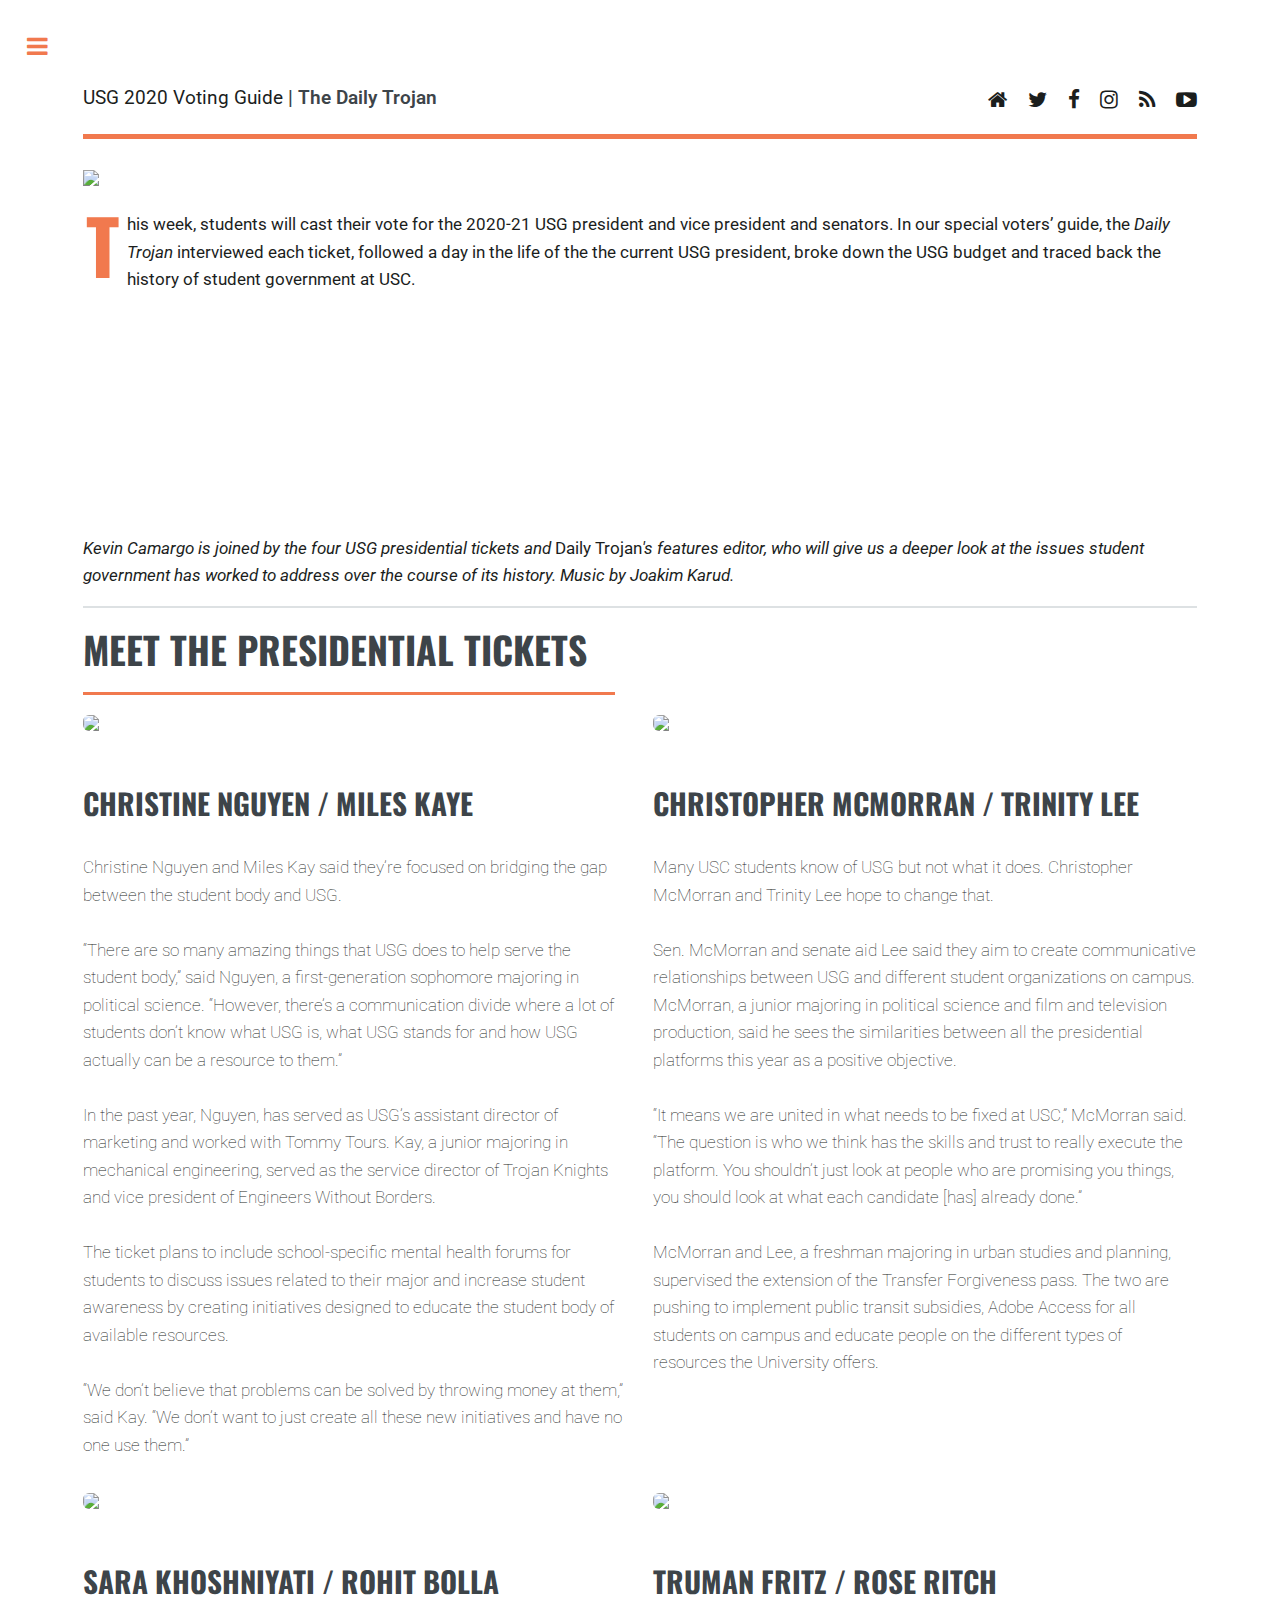
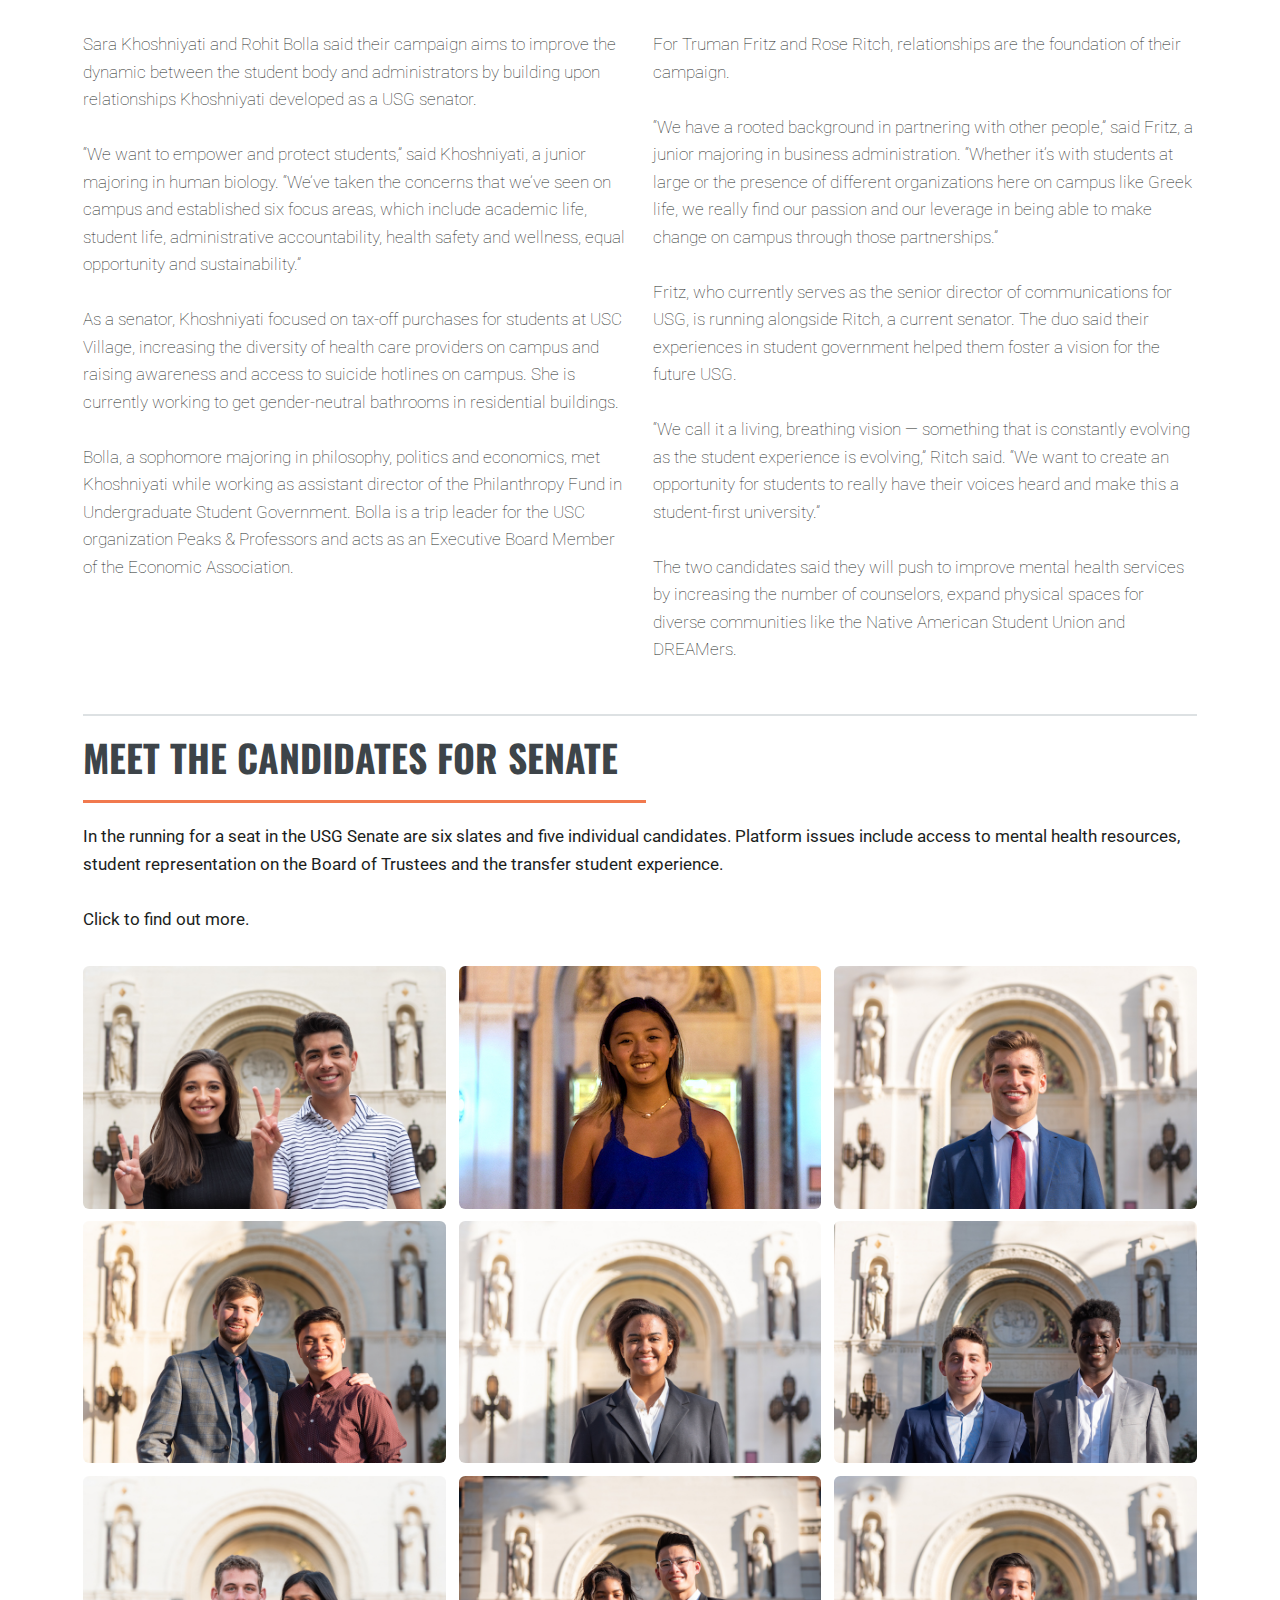
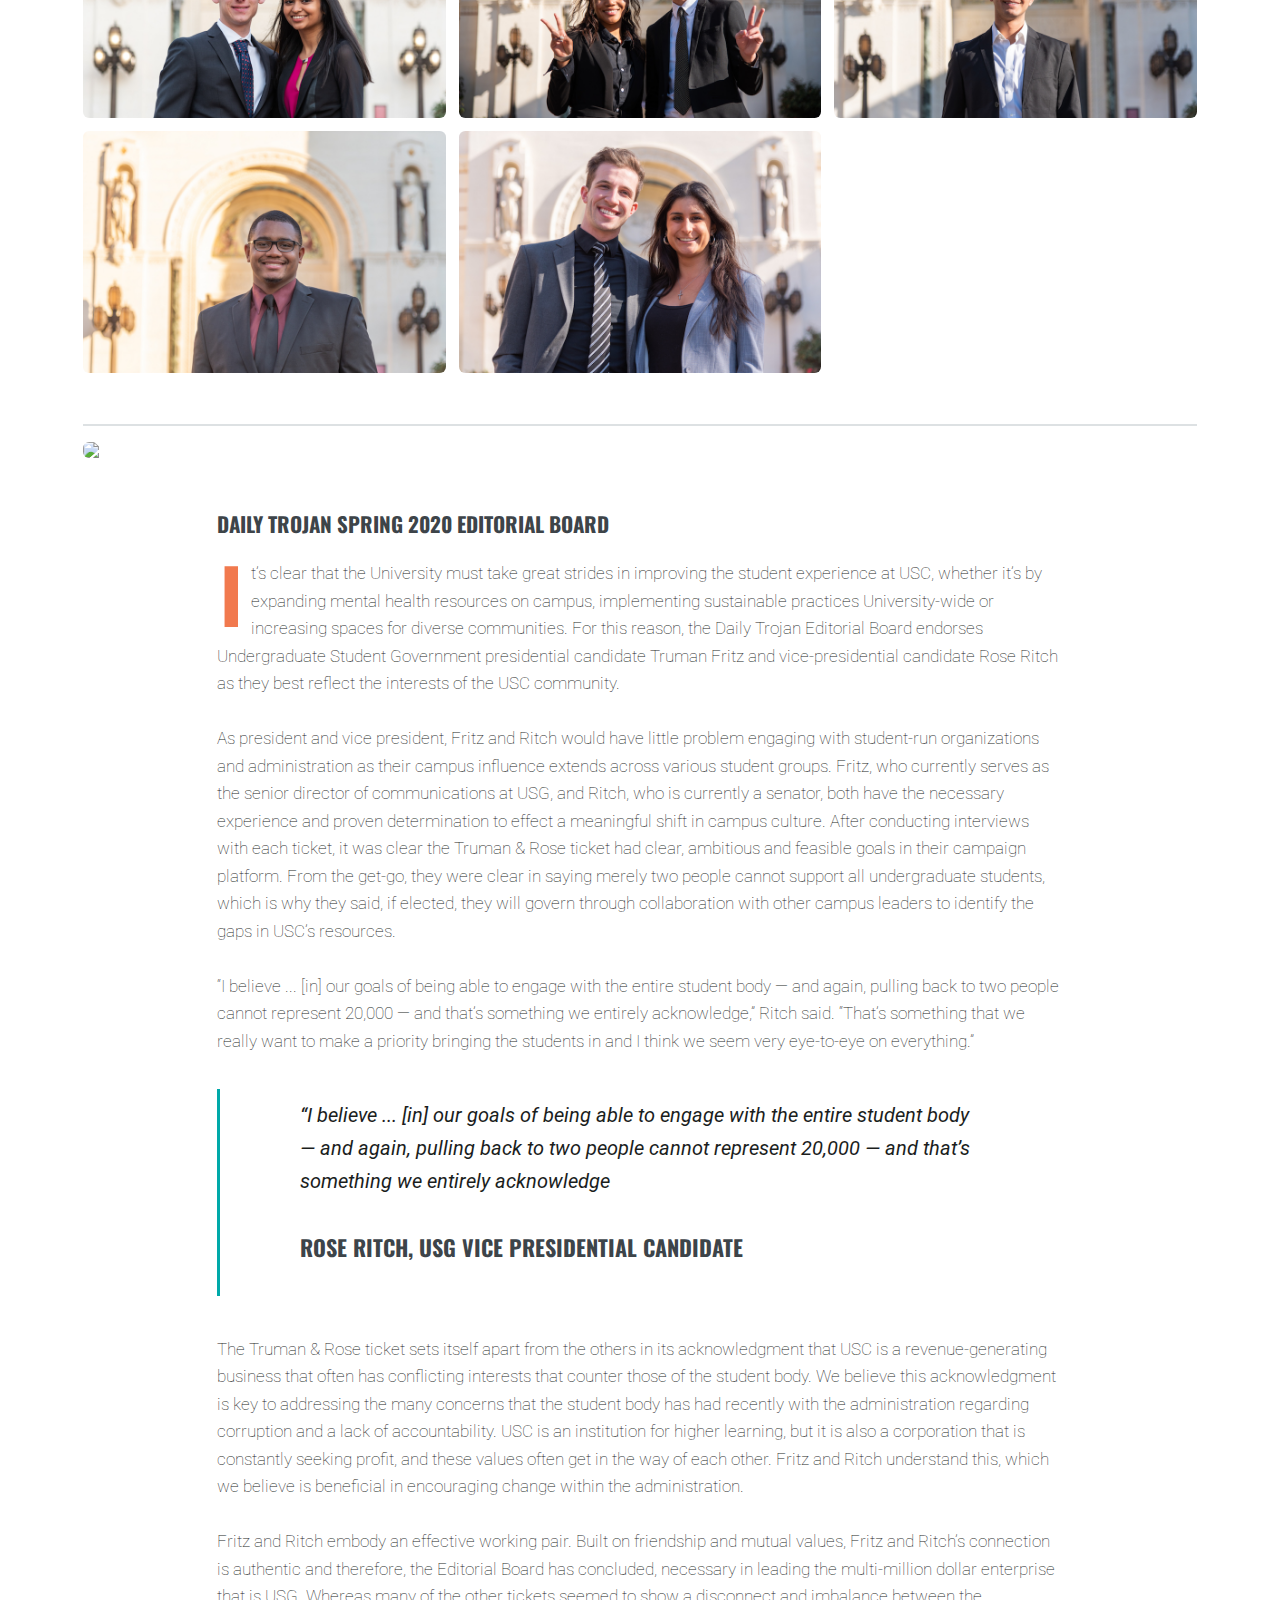
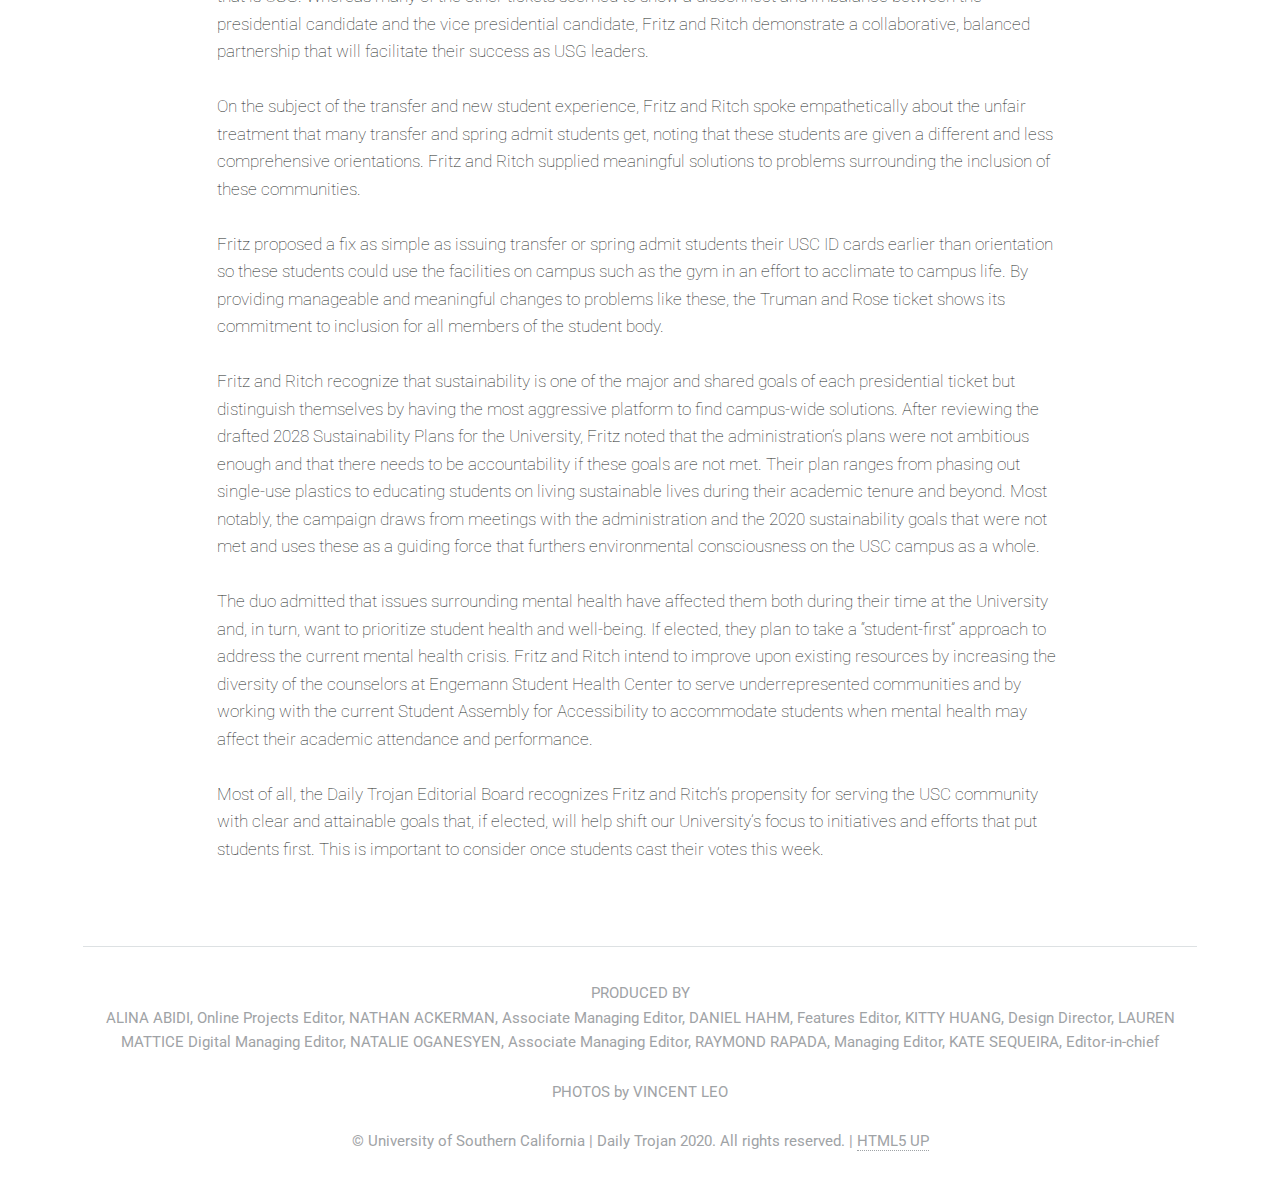
==== index.html @ ed48e62e "add photo credits" ====
<!DOCTYPE HTML>
<html>

<head>
    <link rel="icon" href="images/favicon.png">
    <title>USG 2020 Voting Guide</title>
    <meta charset="utf-8" />
    <meta name="viewport" content="width=device-width, initial-scale=1" />
    <link rel="stylesheet" href="assets/css/main.css" />
    <meta property="og:type" content="article" />
    <meta property="og:title" content="USG 2020 Voting Guide" />
    <meta property="og:description" content="This week, students will cast their vote for the 2020-21 USG president and vice president and senators. In our special voters’ guide, the Daily Trojan interviewed each ticket, followed a day in the life of the the current USG president, broke down the USG budget and traced back the history of student government at USC." />
    <meta property="og:image" content="https://alinaf.github.io/usg20/img/header.jpg" />
    <meta name="twitter:card" content="summary_large_image">
<meta name="twitter:site" content="@dailytrojan">
<meta name="twitter:title" content="USG 2020 Voting Guide">
<meta name="twitter:description" content="This week, students will cast their vote for the 2020-21 USG president and vice president and senators. In our special voters’ guide, the Daily Trojan interviewed each ticket, followed a day in the life of the the current USG president, broke down the USG budget and traced back the history of student government at USC.">
<meta name="twitter:image" content="https://alinaf.github.io/usg20/img/header.jpg">
</head>
<script src="https://ajax.googleapis.com/ajax/libs/jquery/3.3.1/jquery.min.js"></script>

<script>
    $(document).ready(function() {
        // Add smooth scrolling to all links
        $("a").on('click', function(event) {

            // Make sure this.hash has a value before overriding default behavior
            if (this.hash !== "" && $(this.hash).offset()) {
                // Prevent default anchor click behavior
                event.preventDefault();

                // Store hash
                var hash = this.hash;

                // Using jQuery's animate() method to add smooth page scroll
                // The optional number (800) specifies the number of milliseconds it takes to scroll to the specified area
                $('html, body').animate({
                    scrollTop: $(hash).offset().top
                }, 800, function() {

                    // Add hash (#) to URL when done scrolling (default click behavior)
                    window.location.hash = hash;
                });
            } // End if
        });
    });

    $(document).ready(function() {
        $('#show-hidden-menu').click(function() {
            $('.hidden-menu').slideToggle("show");
        });
    });
</script>

<body>

    <!-- Wrapper -->
    <div id="wrapper">

        <!-- Main -->
        <div id="main">
            <div class="inner">

                <!-- Header -->
                <header id="header">
                    <a href="index.html" class="logo">USG 2020 Voting Guide<strong> | The Daily Trojan </strong></a>
                    <ul class="icons">
                       <li><a href="http://dailytrojan.com/" class="icon fa-home"><span class="label" target=_blank>Dribbble</span></a></li>
                       <li><a href="https://twitter.com/dailytrojan" class="icon fa-twitter"><span class="label">Twitter</span></a></li>
                       <li><a href="https://www.facebook.com/DailyTrojan" class="icon fa-facebook"><span class="label">Facebook</span></a></li>
                       <li><a href="https://www.instagram.com/dailytrojan/" class="icon fa-instagram"><span class="label">Instagram</span></a></li>
                       <li><a href="http://dailytrojan.com/feeds/" class="icon fa-rss"><span class="label" target=_blank>RSS</span></a></li>
                       <li><a href="https://www.youtube.com/user/DailyTrojan" class="icon fa-youtube-play"><span class="label" target=_blank>RSS</span></a></li>
                   </ul>
               </header>

               <!-- Content -->
               <br><img id="bannerImage" src="img/header.jpg">

               <section id="intro">
                <span class="firstcharacter">T</span>his week, students will cast their vote for the 2020-21 USG president and vice president and senators. In our special voters’ guide, the <i>Daily Trojan</i> interviewed each ticket, followed a day in the life of the the current USG president, broke down the USG budget and traced back the history of student government at USC.
                <br><br><br>


                <iframe src="https://anchor.fm/dailytrojan/embed/episodes/A-look-at-the-2020-presidential-elections-eao8ns/a-a1ebiph" width="100%" frameborder="0" scrolling="no"></iframe>
                <br><br><i>
                Kevin Camargo is joined by the four USG presidential tickets and </i>Daily Trojan<i>'s features editor, who will give us a deeper look at the issues student government has worked to address over the course of its history. Music by Joakim Karud.</i>
            </section>

            <section style="margin-top: 0px;" id="pres">
                <header class="major">
                    <h1>MEET THE PRESIDENTIAL TICKETS</h1>
                </header>
                <div id="pres-blurbs">

                    <div class="row">
                        <div class="6u 12u$(small)">
                            <span class="image main"><img src="img/pres/miles-christine.jpg" /></span>

                            <h2>CHRISTINE NGUYEN / MILES KAYE
                            </h2>
                            <p>Christine Nguyen and Miles Kay said they’re focused on bridging the gap between the student body and USG. <br><br>
                                “There are so many amazing things that USG does to help serve the student body,” said Nguyen, a first-generation sophomore majoring in political science. “However, there’s a communication divide where a lot of students don’t know what USG is, what USG stands for and how USG actually can be a resource to them.” <br><br>
                                In the past year, Nguyen, has served as USG’s assistant director of marketing and worked with Tommy Tours. Kay, a junior majoring in mechanical engineering, served as the service director of Trojan Knights and vice president of Engineers Without Borders. <br><br>
                                The ticket plans to include school-specific mental health forums for students to discuss issues related to their major and increase student awareness by creating initiatives designed to educate the student body of available resources.  <br><br>
                                “We don’t believe that problems can be solved by throwing money at them,” said Kay. “We don’t want to just create all these new initiatives and have no one use them.”
                            </p>

                        </div>
                        <div class="6u$ 12u$(small)">
                         <span class="image main"><img src="img/pres/christopher-trinity.jpg" /></span>

                         <h2>CHRISTOPHER MCMORRAN / TRINITY LEE
                         </h2>

                         <p>Many USC students know of USG but not what it does. Christopher McMorran and Trinity Lee hope to change that. <br><br>
                            Sen. McMorran and senate aid Lee said they aim to create communicative relationships between USG and different student organizations on campus.
                            McMorran, a junior majoring in political science and film and television production, said he sees the similarities between all the presidential platforms this year as a positive objective.<br><br>
                            “It means we are united in what needs to be fixed at USC,” McMorran said. “The question is who we think has the skills and trust to really execute the platform. You shouldn’t just look at people who are promising you things, you should look at what each candidate [has] already done.”<br><br>
                            McMorran and Lee, a freshman majoring in urban studies and planning, supervised the extension of the Transfer Forgiveness pass. The two are pushing to implement public transit subsidies, Adobe Access for all students on campus and educate people on the different types of resources the University offers. 
                        </p>

                    </div>
                </div>

                <div class="row">
                    <div class="6u 12u$(small)">
                        <span class="image main"><img src="img/pres/sara-rohit.jpg" /></span>

                        <h2>SARA KHOSHNIYATI / ROHIT BOLLA

                        </h2>
                        <p>Sara Khoshniyati and Rohit Bolla said their campaign aims to improve the dynamic between the student body and administrators by building upon relationships Khoshniyati developed as a USG senator.<br><br>
                            “We want to empower and protect students,” said Khoshniyati, a junior majoring in human biology. “We’ve taken the concerns that we’ve seen on campus and established six focus areas, which include academic life, student life, administrative accountability, health safety and wellness, equal opportunity and sustainability.”<br><br>
                            As a senator, Khoshniyati focused on tax-off purchases for students at USC Village, increasing the diversity of health care providers on campus and raising awareness and access to suicide hotlines on campus. She is currently working to get gender-neutral bathrooms in residential buildings.<br><br>
                            Bolla, a sophomore majoring in philosophy, politics and economics, met Khoshniyati while working as assistant director of the Philanthropy Fund in Undergraduate Student Government. Bolla is a trip leader for the USC organization Peaks & Professors and acts as an Executive Board Member of the Economic Association. 
                        </p>
                    </div>
                    <div class="6u$ 12u$(small)">
                     <span class="image main"><img src="img/pres/truman-rose.jpg" /></span>

                     <h2>TRUMAN FRITZ / ROSE RITCH
                     </h2>

                     <p>For Truman Fritz and Rose Ritch, relationships are the foundation of their campaign.<br><br>
                        “We have a rooted background in partnering with other people,” said Fritz, a junior majoring in business administration. “Whether it’s with students at large or the presence of different organizations here on campus like Greek life, we really find our passion and our leverage in being able to make change on campus through those partnerships.”<br><br>
                        Fritz, who currently serves as the senior director of communications for USG, is running alongside Ritch, a current senator. The duo said their experiences in student government  helped them foster a vision for the future USG. <br><br>
                        “We call it a living, breathing vision — something that is constantly evolving as the student experience is evolving,” Ritch said. “We want to create an opportunity for students to really have their voices heard and make this a student-first university.”<br><br>
                        The two candidates said they will push to improve mental health services by increasing the number of counselors, expand physical spaces for diverse communities like the Native American Student Union and DREAMers.
                    </p>
                </div>
            </div>
        </div>

    </section>

    <section id="sen">
        <header class="major">
            <h1>MEET THE CANDIDATES FOR SENATE</h1>
        </header>
        <p> In the running for a seat in the USG Senate are six slates and five individual candidates. Platform issues include access to mental health resources, student representation on the Board of Trustees and the transfer student experience.<br><br>
         Click to find out more.
     </p>

     <div class="box alt">
        <div class="row gtr-50 gtr-uniform">

            <div class="col-4"><span class="image fit"><a href="senate.html#senate1"><img src="img/senators/alexis-max.jpg" alt="" /></a></span></div>
            <div class="col-4"><span class="image fit"><a href="senate.html#senate2"><img src="img/senators/cathy.jpg" alt="" /></a></span></div>
            <!-- Break -->
            <div class="col-4"><span class="image fit"><a href="senate.html#senate3"><img src="img/senators/dario.jpg" alt="" /></a></span></div>
            <div class="col-4"><span class="image fit"><a href="senate.html#senate4"><img src="img/senators/gabe-ruben.jpg" alt="" /></a></span></div>
            <div class="col-4"><span class="image fit"><a href="senate.html#senate5"><img src="img/senators/isabel.jpg" alt="" /></a></span></div>
            <!-- Break -->
            <div class="col-4"><span class="image fit"><a href="senate.html#senate6"><img src="img/senators/jonathan-vahim.jpg" alt="" /></a></span></div>
            <div class="col-4"><span class="image fit"><a href="senate.html#senate7"><img src="img/senators/joshua-shreya.jpg" alt="" /></a></span></div>
            <div class="col-4"><span class="image fit"><a href="senate.html#senate8"><img src="img/senators/julian-trinity.jpg" alt="" /></a></span></div>
            <!-- Break -->
            <div class="col-4"><span class="image fit"><a href="senate.html#senate9"><img src="img/senators/kevin.jpg" alt="" /></a></span></div>
            <div class="col-4"><span class="image fit"><a href="senate.html#senate10"><img src="img/senators/lennon.jpg" alt="" /></a></span></div>
            <div class="col-4"><span class="image fit"><a href="senate.html#senate11"><img src="img/senators/mayra-nathan.jpg" alt="" /></a></span></div>
        </div>
    </div>

</section>

<section id="endorse">
  <span class="image main"><img src="img/endorsement.png"></span>

  <div class="story">
                <h3>DAILY TROJAN SPRING 2020 EDITORIAL BOARD</h3>

      <p><span class="firstcharacter">I</span>t’s clear that the University must take great strides in improving the student experience at USC, whether it’s by expanding mental health resources on campus, implementing sustainable practices University-wide or increasing spaces for diverse communities. For this reason, the Daily Trojan Editorial Board endorses Undergraduate Student Government presidential candidate Truman Fritz and vice-presidential candidate Rose Ritch as they best reflect the interests of the USC community.<br><br>
        As president and vice president, Fritz and Ritch would have little problem engaging with student-run organizations and administration as their campus influence extends across various student groups. Fritz, who currently serves as the senior director of communications at USG, and Ritch, who is currently a senator, both have the necessary experience and proven determination to effect a meaningful shift in campus culture. 
        After conducting interviews with each ticket, it was clear the Truman & Rose ticket had clear, ambitious and feasible goals in their campaign platform. From the get-go, they were clear in saying merely two people cannot support all undergraduate students, which is why they said, if elected, they will govern through collaboration with other campus leaders to identify the gaps in USC’s resources. <br><br>
    “I believe ... [in] our goals of being able to engage with the entire student body — and again, pulling back to two people cannot represent 20,000 — and that’s something we entirely acknowledge,” Ritch said. “That’s something that we really want to make a priority bringing the students in and I think we seem very eye-to-eye on everything.”</p>
    <blockquote>“I believe ... [in] our goals of being able to engage with
        the entire student body — and again, pulling back to two
        people cannot represent 20,000 — and that’s something
        we entirely acknowledge<br><br><h4>ROSE RITCH, USG VICE PRESIDENTIAL CANDIDATE</h4></blockquote><p>


            The Truman & Rose ticket sets itself apart from the others in its acknowledgment that USC is a revenue-generating business that often has conflicting interests that counter those of the student body. We believe this acknowledgment is key to addressing the many concerns that the student body has had recently with the administration regarding corruption and a lack of accountability. USC is an institution for higher learning, but it is also a corporation that is constantly seeking profit, and these values often get in the way of each other. Fritz and Ritch understand this, which we believe is beneficial in encouraging change within the administration.<br><br>
            Fritz and Ritch embody an effective working pair. Built on friendship and mutual values, Fritz and Ritch’s connection is authentic and therefore, the Editorial Board has concluded, necessary in leading the multi-million dollar enterprise that is USG. Whereas many of the other tickets seemed to show a disconnect and imbalance between the presidential candidate and the vice presidential candidate, Fritz and Ritch demonstrate a collaborative, balanced partnership that will facilitate their success as USG leaders.<br><br>
            On the subject of the transfer and new student experience, Fritz and Ritch spoke empathetically about the unfair treatment that many transfer and spring admit students get, noting that these students are given a different and less comprehensive orientations. Fritz and Ritch supplied meaningful solutions to problems surrounding the inclusion of these communities. <br><br>
            Fritz proposed a fix as simple as issuing transfer or spring admit students their USC ID cards earlier than orientation so these students could use the facilities on campus such as the gym in an effort to acclimate to campus life. By providing manageable and meaningful changes to problems like these, the Truman and Rose ticket shows its commitment to inclusion for all members of the student body.<br><br>
            Fritz and Ritch recognize that sustainability is one of the major and shared goals of each presidential ticket but distinguish themselves by having the most aggressive platform to find campus-wide solutions. After reviewing the drafted 2028 Sustainability Plans for the University, Fritz noted that the administration’s plans were not ambitious enough and that there needs to be accountability if these goals are not met. 
            Their plan ranges from phasing out single-use plastics to educating students on living sustainable lives during their academic tenure and beyond. Most notably, the campaign draws from meetings with the administration and the 2020 sustainability goals that were not met and uses these as a guiding force that furthers environmental consciousness on the USC campus as a whole. <br><br>
            The duo admitted that issues surrounding mental health have affected them both during their time at the University and, in turn, want to prioritize student health and well-being. If elected, they plan to take a “student-first” approach to address the current mental health crisis. Fritz and Ritch intend to improve upon existing resources by increasing the diversity of the counselors at Engemann Student Health Center to serve underrepresented communities and by working with the current Student Assembly for Accessibility to accommodate students when mental health may affect their academic attendance and performance.<br><br>
            Most of all, the Daily Trojan Editorial Board recognizes Fritz and Ritch’s propensity for serving the USC community with clear and attainable goals that, if elected, will help shift our University’s focus to initiatives and efforts that put students first. This is important to consider once students cast their votes this week.

           </p>
        </div>
    </section>

    <!-- Footer -->
    <footer id="footer">
        <hr>
        <p class="copyright" style="text-align:center;">
            PRODUCED BY <br>
            ALINA ABIDI, Online Projects Editor, NATHAN ACKERMAN, Associate Managing Editor, DANIEL HAHM, Features Editor, KITTY HUANG, Design Director, LAUREN MATTICE Digital Managing Editor, NATALIE OGANESYEN, Associate Managing Editor, RAYMOND RAPADA, Managing Editor, KATE SEQUEIRA, Editor-in-chief<br><br>

            PHOTOS by VINCENT LEO
          
            <br>
            <br> &copy; University of Southern California | Daily Trojan 2020. All rights reserved. | <a href="http://html5up.net">HTML5 UP</a></p>
        </footer>

    </div>
</div>

<!-- Sidebar -->
<div id="sidebar">
    <div class="inner">
        <!-- Menu -->
        <nav id="menu">
            <header class="major">
                <h2>MENU</h2>
            </header>
            <ul>
                <li><a href=#pres>Meet the Presidential Candidates</a></li>
                <li><a href=#sen>About The Senators</a></li>
                <li><a href=#endorse>Our Endorsement</a></li>
                <li>
                    <span class="opener">More stories</span>
                    <ul>
                      <li><a target=_blank href="http://dailytrojan.com/2020/02/09/unpacking-a-hectic-day/">A day in the life of the USG President</a></li>
                      <li><a target=_blank href="http://dailytrojan.com/2020/02/09/how-uscs-1962-student-elections-created-the-path-to-watergate/">How USC’s 1962 student elections created the path to Watergate</a></li>
                      <li><a target=_blank href="http://dailytrojan.com/2020/02/09/evaluating-usgs-multi-million-dollar-budget/">Evaluating USG’s multi-million dollar budget</a></li>
                  </ul>
              </li>
              <li>
              </ul>
          </li>
      </ul>

  </nav>
</div>
</div>

</div>

<!-- Scripts -->
<script src="assets/js/jquery.min.js"></script>
<script src="assets/js/skel.min.js"></script>
<script src="assets/js/util.js"></script>
<!--[if lte IE 8]><script src="assets/js/ie/respond.min.js"></script><![endif]-->
<script src="assets/js/main.js"></script>

</body>

</html>
---- assets/css/main.css ----
/*
colors: 
main: #F1794E (orange)
accent: #00a9a9 ()
 */

@import url('https://fonts.googleapis.com/css?family=Roboto:300,400,500&display=swap');
@import url(font-awesome.min.css);
@import url('https://fonts.googleapis.com/css?family=Oswald&display=swap');

	.firstcharacter {
	  color: #F1794E;
	  float: left;
	  font-family: 'Oswald', sans-serif;
	  font-weight: bold;
	  font-size: 75px;
	  line-height: 60px;
	  padding-top: 4px;
	  padding-right: 8px;
	  padding-left: 3px;
	}

	.firstcharacterRed {
	  color: #00a9a9;
	  float: left;
	  font-family: 'Oswald', sans-serif;;
	  font-weight: bold;
	  font-size: 75px;
	  line-height: 60px;
	  padding-top: 4px;
	  padding-right: 8px;
	  padding-left: 3px;
	}

	audio {
		width: 80%;
		background-color: #f3e2c0;
	}

	h1 {
		font-family: 'Oswald', sans-serif;;
		font-weight: bold;
	}

	html, body, div, span, applet, object, iframe, h1, h2, h3, h4, h5, h6, p, blockquote, pre, a, abbr, acronym, address, big, cite, code, del, dfn, em, img, ins, kbd, q, s, samp, small, strike, strong, sub, sup, tt, var, b, u, i, center, dl, dt, dd, ol, ul, li, fieldset, form, label, legend, table, caption, tbody, tfoot, thead, tr, th, td, article, aside, canvas, details, embed, figure, figcaption, footer, header, hgroup, menu, nav, output, ruby, section, summary, time, mark, audio, video {
		margin: 0;
		padding: 0;
		border: 0;
		font-size: 100%;
		font-family: 'Roboto', 'sans-serif';
		font-weight: 400;
		vertical-align: baseline;
	}

	article, aside, details, figcaption, figure, footer, header, hgroup, menu, nav, section {
		display: block;
	}

	body {
		line-height: 1;
	}

	ol, ul {
		list-style: none;
	}

	blockquote, q {
		quotes: none;
	}

	blockquote:before, blockquote:after, q:before, q:after {
		content: '';
		content: none;
	}

	table {
		border-collapse: collapse;
		border-spacing: 0;
	}

	body {
		-webkit-text-size-adjust: none;
	}

	/* Box Model */

	*, *:before, *:after {
		-moz-box-sizing: border-box;
		-webkit-box-sizing: border-box;
		box-sizing: border-box;
	}

	/* Grid */

	.row {
		border-bottom: solid 1px transparent;
		-moz-box-sizing: border-box;
		-webkit-box-sizing: border-box;
		box-sizing: border-box;
	}

	.row > * {
		float: left;
		-moz-box-sizing: border-box;
		-webkit-box-sizing: border-box;
		box-sizing: border-box;
	}

	.row:after, .row:before {
		content: '';
		display: block;
		clear: both;
		height: 0;
	}

	.row.uniform > * > :first-child {
		margin-top: 0;
	}

	.row.uniform > * > :last-child {
		margin-bottom: 0;
	}

	.row.\30 \25 > * {
		padding: 0 0 0 0em;
	}

	.row.\30 \25 {
		margin: 0 0 -1px 0em;
	}

	.row.uniform.\30 \25 > * {
		padding: 0em 0 0 0em;
	}

	.row.uniform.\30 \25 {
		margin: 0em 0 -1px 0em;
	}

	.row > * {
		padding: 0 0 0 1.5em;
	}

	.row {
		margin: 0 0 -1px -1.5em;
	}

	.row.uniform > * {
		padding: 1.5em 0 0 1.5em;
	}

	.row.uniform {
		margin: -1.5em 0 -1px -1.5em;
	}

	.row.\32 00\25 > * {
		padding: 0 0 0 3em;
	}

	.row.\32 00\25 {
		margin: 0 0 -1px -3em;
	}

	.row.uniform.\32 00\25 > * {
		padding: 3em 0 0 3em;
	}

	.row.uniform.\32 00\25 {
		margin: -3em 0 -1px -3em;
	}

	.row.\31 50\25 > * {
		padding: 0 0 0 2.25em;
	}

	.row.\31 50\25 {
		margin: 0 0 -1px -2.25em;
	}

	.row.uniform.\31 50\25 > * {
		padding: 2.25em 0 0 2.25em;
	}

	.row.uniform.\31 50\25 {
		margin: -2.25em 0 -1px -2.25em;
	}

	.row.\35 0\25 > * {
		padding: 0 0 0 0.75em;
	}

	.row.\35 0\25 {
		margin: 0 0 -1px -0.75em;
	}

	.row.uniform.\35 0\25 > * {
		padding: 0.75em 0 0 0.75em;
	}

	.row.uniform.\35 0\25 {
		margin: -0.75em 0 -1px -0.75em;
	}

	.row.\32 5\25 > * {
		padding: 0 0 0 0.375em;
	}

	.row.\32 5\25 {
		margin: 0 0 -1px -0.375em;
	}

	.row.uniform.\32 5\25 > * {
		padding: 0.375em 0 0 0.375em;
	}

	.row.uniform.\32 5\25 {
		margin: -0.375em 0 -1px -0.375em;
	}

	.\31 2u, .\31 2u\24 {
		width: 100%;
		clear: none;
		margin-left: 0;
	}

	.\31 1u, .\31 1u\24 {
		width: 91.6666666667%;
		clear: none;
		margin-left: 0;
	}

	.\31 0u, .\31 0u\24 {
		width: 83.3333333333%;
		clear: none;
		margin-left: 0;
	}

	.\39 u, .\39 u\24 {
		width: 75%;
		clear: none;
		margin-left: 0;
	}

	.\38 u, .\38 u\24 {
		width: 66.6666666667%;
		clear: none;
		margin-left: 0;
	}

	.\37 u, .\37 u\24 {
		width: 58.3333333333%;
		clear: none;
		margin-left: 0;
	}

	.\36 u, .\36 u\24 {
		width: 50%;
		clear: none;
		margin-left: 0;
	}

	.\35 u, .\35 u\24 {
		width: 41.6666666667%;
		clear: none;
		margin-left: 0;
	}

	.\34 u, .\34 u\24 {
		width: 33.3333333333%;
		clear: none;
		margin-left: 0;
	}

	.\33 u, .\33 u\24 {
		width: 25%;
		clear: none;
		margin-left: 0;
	}

	.\32 u, .\32 u\24 {
		width: 16.6666666667%;
		clear: none;
		margin-left: 0;
	}

	.\31 u, .\31 u\24 {
		width: 8.3333333333%;
		clear: none;
		margin-left: 0;
	}

	.\31 2u\24 + *,
	.\31 1u\24 + *,
	.\31 0u\24 + *,
	.\39 u\24 + *,
	.\38 u\24 + *,
	.\37 u\24 + *,
	.\36 u\24 + *,
	.\35 u\24 + *,
	.\34 u\24 + *,
	.\33 u\24 + *,
	.\32 u\24 + *,
	.\31 u\24 + * {
		clear: left;
	}

	.\-11u {
		margin-left: 91.66667%;
	}

	.\-10u {
		margin-left: 83.33333%;
	}

	.\-9u {
		margin-left: 75%;
	}

	.\-8u {
		margin-left: 66.66667%;
	}

	.\-7u {
		margin-left: 58.33333%;
	}

	.\-6u {
		margin-left: 50%;
	}

	.\-5u {
		margin-left: 41.66667%;
	}

	.\-4u {
		margin-left: 33.33333%;
	}

	.\-3u {
		margin-left: 25%;
	}

	.\-2u {
		margin-left: 16.66667%;
	}

	.\-1u {
		margin-left: 8.33333%;
	}

	@media screen and (max-width: 1680px) {

		.row > * {
			padding: 0 0 0 1.5em;
		}

		.row {
			margin: 0 0 -1px -1.5em;
		}

		.row.uniform > * {
			padding: 1.5em 0 0 1.5em;
		}

		.row.uniform {
			margin: -1.5em 0 -1px -1.5em;
		}

		.row.\32 00\25 > * {
			padding: 0 0 0 3em;
		}

		.row.\32 00\25 {
			margin: 0 0 -1px -3em;
		}

		.row.uniform.\32 00\25 > * {
			padding: 3em 0 0 3em;
		}

		.row.uniform.\32 00\25 {
			margin: -3em 0 -1px -3em;
		}

		.row.\31 50\25 > * {
			padding: 0 0 0 2.25em;
		}

		.row.\31 50\25 {
			margin: 0 0 -1px -2.25em;
		}

		.row.uniform.\31 50\25 > * {
			padding: 2.25em 0 0 2.25em;
		}

		.row.uniform.\31 50\25 {
			margin: -2.25em 0 -1px -2.25em;
		}

		.row.\35 0\25 > * {
			padding: 0 0 0 0.75em;
		}

		.row.\35 0\25 {
			margin: 0 0 -1px -0.75em;
		}

		.row.uniform.\35 0\25 > * {
			padding: 0.75em 0 0 0.75em;
		}

		.row.uniform.\35 0\25 {
			margin: -0.75em 0 -1px -0.75em;
		}

		.row.\32 5\25 > * {
			padding: 0 0 0 0.375em;
		}

		.row.\32 5\25 {
			margin: 0 0 -1px -0.375em;
		}

		.row.uniform.\32 5\25 > * {
			padding: 0.375em 0 0 0.375em;
		}

		.row.uniform.\32 5\25 {
			margin: -0.375em 0 -1px -0.375em;
		}

		.\31 2u\28xlarge\29, .\31 2u\24\28xlarge\29 {
			width: 100%;
			clear: none;
			margin-left: 0;
		}

		.\31 1u\28xlarge\29, .\31 1u\24\28xlarge\29 {
			width: 91.6666666667%;
			clear: none;
			margin-left: 0;
		}

		.\31 0u\28xlarge\29, .\31 0u\24\28xlarge\29 {
			width: 83.3333333333%;
			clear: none;
			margin-left: 0;
		}

		.\39 u\28xlarge\29, .\39 u\24\28xlarge\29 {
			width: 75%;
			clear: none;
			margin-left: 0;
		}

		.\38 u\28xlarge\29, .\38 u\24\28xlarge\29 {
			width: 66.6666666667%;
			clear: none;
			margin-left: 0;
		}

		.\37 u\28xlarge\29, .\37 u\24\28xlarge\29 {
			width: 58.3333333333%;
			clear: none;
			margin-left: 0;
		}

		.\36 u\28xlarge\29, .\36 u\24\28xlarge\29 {
			width: 50%;
			clear: none;
			margin-left: 0;
		}

		.\35 u\28xlarge\29, .\35 u\24\28xlarge\29 {
			width: 41.6666666667%;
			clear: none;
			margin-left: 0;
		}

		.\34 u\28xlarge\29, .\34 u\24\28xlarge\29 {
			width: 33.3333333333%;
			clear: none;
			margin-left: 0;
		}

		.\33 u\28xlarge\29, .\33 u\24\28xlarge\29 {
			width: 25%;
			clear: none;
			margin-left: 0;
		}

		.\32 u\28xlarge\29, .\32 u\24\28xlarge\29 {
			width: 16.6666666667%;
			clear: none;
			margin-left: 0;
		}

		.\31 u\28xlarge\29, .\31 u\24\28xlarge\29 {
			width: 8.3333333333%;
			clear: none;
			margin-left: 0;
		}

		.\31 2u\24\28xlarge\29 + *,
		.\31 1u\24\28xlarge\29 + *,
		.\31 0u\24\28xlarge\29 + *,
		.\39 u\24\28xlarge\29 + *,
		.\38 u\24\28xlarge\29 + *,
		.\37 u\24\28xlarge\29 + *,
		.\36 u\24\28xlarge\29 + *,
		.\35 u\24\28xlarge\29 + *,
		.\34 u\24\28xlarge\29 + *,
		.\33 u\24\28xlarge\29 + *,
		.\32 u\24\28xlarge\29 + *,
		.\31 u\24\28xlarge\29 + * {
			clear: left;
		}

		.\-11u\28xlarge\29 {
			margin-left: 91.66667%;
		}

		.\-10u\28xlarge\29 {
			margin-left: 83.33333%;
		}

		.\-9u\28xlarge\29 {
			margin-left: 75%;
		}

		.\-8u\28xlarge\29 {
			margin-left: 66.66667%;
		}

		.\-7u\28xlarge\29 {
			margin-left: 58.33333%;
		}

		.\-6u\28xlarge\29 {
			margin-left: 50%;
		}

		.\-5u\28xlarge\29 {
			margin-left: 41.66667%;
		}

		.\-4u\28xlarge\29 {
			margin-left: 33.33333%;
		}

		.\-3u\28xlarge\29 {
			margin-left: 25%;
		}

		.\-2u\28xlarge\29 {
			margin-left: 16.66667%;
		}

		.\-1u\28xlarge\29 {
			margin-left: 8.33333%;
		}

	}

	@media screen and (max-width: 1000px) {

		.row > * {
			padding: 0 0 0 1.5em;
		}

		.row {
			margin: 0 0 -1px -1.5em;
		}

		.row.uniform > * {
			padding: 1.5em 0 0 1.5em;
		}

		.row.uniform {
			margin: -1.5em 0 -1px -1.5em;
		}

		.row.\32 00\25 > * {
			padding: 0 0 0 3em;
		}

		.row.\32 00\25 {
			margin: 0 0 -1px -3em;
		}

		.row.uniform.\32 00\25 > * {
			padding: 3em 0 0 3em;
		}

		.row.uniform.\32 00\25 {
			margin: -3em 0 -1px -3em;
		}

		.row.\31 50\25 > * {
			padding: 0 0 0 2.25em;
		}

		.row.\31 50\25 {
			margin: 0 0 -1px -2.25em;
		}

		.row.uniform.\31 50\25 > * {
			padding: 2.25em 0 0 2.25em;
		}

		.row.uniform.\31 50\25 {
			margin: -2.25em 0 -1px -2.25em;
		}

		.row.\35 0\25 > * {
			padding: 0 0 0 0.75em;
		}

		.row.\35 0\25 {
			margin: 0 0 -1px -0.75em;
		}

		.row.uniform.\35 0\25 > * {
			padding: 0.75em 0 0 0.75em;
		}

		.row.uniform.\35 0\25 {
			margin: -0.75em 0 -1px -0.75em;
		}

		.row.\32 5\25 > * {
			padding: 0 0 0 0.375em;
		}

		.row.\32 5\25 {
			margin: 0 0 -1px -0.375em;
		}

		.row.uniform.\32 5\25 > * {
			padding: 0.375em 0 0 0.375em;
		}

		.row.uniform.\32 5\25 {
			margin: -0.375em 0 -1px -0.375em;
		}

		.\31 2u\28large\29, .\31 2u\24\28large\29 {
			width: 100%;
			clear: none;
			margin-left: 0;
		}

		.\31 1u\28large\29, .\31 1u\24\28large\29 {
			width: 91.6666666667%;
			clear: none;
			margin-left: 0;
		}

		.\31 0u\28large\29, .\31 0u\24\28large\29 {
			width: 83.3333333333%;
			clear: none;
			margin-left: 0;
		}

		.\39 u\28large\29, .\39 u\24\28large\29 {
			width: 75%;
			clear: none;
			margin-left: 0;
		}

		.\38 u\28large\29, .\38 u\24\28large\29 {
			width: 66.6666666667%;
			clear: none;
			margin-left: 0;
		}

		.\37 u\28large\29, .\37 u\24\28large\29 {
			width: 58.3333333333%;
			clear: none;
			margin-left: 0;
		}

		.\36 u\28large\29, .\36 u\24\28large\29 {
			width: 50%;
			clear: none;
			margin-left: 0;
		}

		.\35 u\28large\29, .\35 u\24\28large\29 {
			width: 41.6666666667%;
			clear: none;
			margin-left: 0;
		}

		.\34 u\28large\29, .\34 u\24\28large\29 {
			width: 33.3333333333%;
			clear: none;
			margin-left: 0;
		}

		.\33 u\28large\29, .\33 u\24\28large\29 {
			width: 25%;
			clear: none;
			margin-left: 0;
		}

		.\32 u\28large\29, .\32 u\24\28large\29 {
			width: 16.6666666667%;
			clear: none;
			margin-left: 0;
		}

		.\31 u\28large\29, .\31 u\24\28large\29 {
			width: 8.3333333333%;
			clear: none;
			margin-left: 0;
		}

		.\31 2u\24\28large\29 + *,
		.\31 1u\24\28large\29 + *,
		.\31 0u\24\28large\29 + *,
		.\39 u\24\28large\29 + *,
		.\38 u\24\28large\29 + *,
		.\37 u\24\28large\29 + *,
		.\36 u\24\28large\29 + *,
		.\35 u\24\28large\29 + *,
		.\34 u\24\28large\29 + *,
		.\33 u\24\28large\29 + *,
		.\32 u\24\28large\29 + *,
		.\31 u\24\28large\29 + * {
			clear: left;
		}

		.\-11u\28large\29 {
			margin-left: 91.66667%;
		}

		.\-10u\28large\29 {
			margin-left: 83.33333%;
		}

		.\-9u\28large\29 {
			margin-left: 75%;
		}

		.\-8u\28large\29 {
			margin-left: 66.66667%;
		}

		.\-7u\28large\29 {
			margin-left: 58.33333%;
		}

		.\-6u\28large\29 {
			margin-left: 50%;
		}

		.\-5u\28large\29 {
			margin-left: 41.66667%;
		}

		.\-4u\28large\29 {
			margin-left: 33.33333%;
		}

		.\-3u\28large\29 {
			margin-left: 25%;
		}

		.\-2u\28large\29 {
			margin-left: 16.66667%;
		}

		.\-1u\28large\29 {
			margin-left: 8.33333%;
		}

	}

	@media screen and (max-width: 980px) {

		.row > * {
			padding: 0 0 0 1.5em;
		}

		.row {
			margin: 0 0 -1px -1.5em;
		}

		.row.uniform > * {
			padding: 1.5em 0 0 1.5em;
		}

		.row.uniform {
			margin: -1.5em 0 -1px -1.5em;
		}

		.row.\32 00\25 > * {
			padding: 0 0 0 3em;
		}

		.row.\32 00\25 {
			margin: 0 0 -1px -3em;
		}

		.row.uniform.\32 00\25 > * {
			padding: 3em 0 0 3em;
		}

		.row.uniform.\32 00\25 {
			margin: -3em 0 -1px -3em;
		}

		.row.\31 50\25 > * {
			padding: 0 0 0 2.25em;
		}

		.row.\31 50\25 {
			margin: 0 0 -1px -2.25em;
		}

		.row.uniform.\31 50\25 > * {
			padding: 2.25em 0 0 2.25em;
		}

		.row.uniform.\31 50\25 {
			margin: -2.25em 0 -1px -2.25em;
		}

		.row.\35 0\25 > * {
			padding: 0 0 0 0.75em;
		}

		.row.\35 0\25 {
			margin: 0 0 -1px -0.75em;
		}

		.row.uniform.\35 0\25 > * {
			padding: 0.75em 0 0 0.75em;
		}

		.row.uniform.\35 0\25 {
			margin: -0.75em 0 -1px -0.75em;
		}

		.row.\32 5\25 > * {
			padding: 0 0 0 0.375em;
		}

		.row.\32 5\25 {
			margin: 0 0 -1px -0.375em;
		}

		.row.uniform.\32 5\25 > * {
			padding: 0.375em 0 0 0.375em;
		}

		.row.uniform.\32 5\25 {
			margin: -0.375em 0 -1px -0.375em;
		}

		.\31 2u\28medium\29, .\31 2u\24\28medium\29 {
			width: 100%;
			clear: none;
			margin-left: 0;
		}

		.\31 1u\28medium\29, .\31 1u\24\28medium\29 {
			width: 91.6666666667%;
			clear: none;
			margin-left: 0;
		}

		.\31 0u\28medium\29, .\31 0u\24\28medium\29 {
			width: 83.3333333333%;
			clear: none;
			margin-left: 0;
		}

		.\39 u\28medium\29, .\39 u\24\28medium\29 {
			width: 75%;
			clear: none;
			margin-left: 0;
		}

		.\38 u\28medium\29, .\38 u\24\28medium\29 {
			width: 66.6666666667%;
			clear: none;
			margin-left: 0;
		}

		.\37 u\28medium\29, .\37 u\24\28medium\29 {
			width: 58.3333333333%;
			clear: none;
			margin-left: 0;
		}

		.\36 u\28medium\29, .\36 u\24\28medium\29 {
			width: 50%;
			clear: none;
			margin-left: 0;
		}

		.\35 u\28medium\29, .\35 u\24\28medium\29 {
			width: 41.6666666667%;
			clear: none;
			margin-left: 0;
		}

		.\34 u\28medium\29, .\34 u\24\28medium\29 {
			width: 33.3333333333%;
			clear: none;
			margin-left: 0;
		}

		.\33 u\28medium\29, .\33 u\24\28medium\29 {
			width: 25%;
			clear: none;
			margin-left: 0;
		}

		.\32 u\28medium\29, .\32 u\24\28medium\29 {
			width: 16.6666666667%;
			clear: none;
			margin-left: 0;
		}

		.\31 u\28medium\29, .\31 u\24\28medium\29 {
			width: 8.3333333333%;
			clear: none;
			margin-left: 0;
		}

		.\31 2u\24\28medium\29 + *,
		.\31 1u\24\28medium\29 + *,
		.\31 0u\24\28medium\29 + *,
		.\39 u\24\28medium\29 + *,
		.\38 u\24\28medium\29 + *,
		.\37 u\24\28medium\29 + *,
		.\36 u\24\28medium\29 + *,
		.\35 u\24\28medium\29 + *,
		.\34 u\24\28medium\29 + *,
		.\33 u\24\28medium\29 + *,
		.\32 u\24\28medium\29 + *,
		.\31 u\24\28medium\29 + * {
			clear: left;
		}

		.\-11u\28medium\29 {
			margin-left: 91.66667%;
		}

		.\-10u\28medium\29 {
			margin-left: 83.33333%;
		}

		.\-9u\28medium\29 {
			margin-left: 75%;
		}

		.\-8u\28medium\29 {
			margin-left: 66.66667%;
		}

		.\-7u\28medium\29 {
			margin-left: 58.33333%;
		}

		.\-6u\28medium\29 {
			margin-left: 50%;
		}

		.\-5u\28medium\29 {
			margin-left: 41.66667%;
		}

		.\-4u\28medium\29 {
			margin-left: 33.33333%;
		}

		.\-3u\28medium\29 {
			margin-left: 25%;
		}

		.\-2u\28medium\29 {
			margin-left: 16.66667%;
		}

		.\-1u\28medium\29 {
			margin-left: 8.33333%;
		}

	}

	@media screen and (max-width: 736px) {

		.row > * {
			padding: 0 0 0 1.5em;
		}

		.row {
			margin: 0 0 -1px -1.5em;
		}

		.row.uniform > * {
			padding: 1.5em 0 0 1.5em;
		}

		.row.uniform {
			margin: -1.5em 0 -1px -1.5em;
		}

		.row.\32 00\25 > * {
			padding: 0 0 0 3em;
		}

		.row.\32 00\25 {
			margin: 0 0 -1px -3em;
		}

		.row.uniform.\32 00\25 > * {
			padding: 3em 0 0 3em;
		}

		.row.uniform.\32 00\25 {
			margin: -3em 0 -1px -3em;
		}

		.row.\31 50\25 > * {
			padding: 0 0 0 2.25em;
		}

		.row.\31 50\25 {
			margin: 0 0 -1px -2.25em;
		}

		.row.uniform.\31 50\25 > * {
			padding: 2.25em 0 0 2.25em;
		}

		.row.uniform.\31 50\25 {
			margin: -2.25em 0 -1px -2.25em;
		}

		.row.\35 0\25 > * {
			padding: 0 0 0 0.75em;
		}

		.row.\35 0\25 {
			margin: 0 0 -1px -0.75em;
		}

		.row.uniform.\35 0\25 > * {
			padding: 0.75em 0 0 0.75em;
		}

		.row.uniform.\35 0\25 {
			margin: -0.75em 0 -1px -0.75em;
		}

		.row.\32 5\25 > * {
			padding: 0 0 0 0.375em;
		}

		.row.\32 5\25 {
			margin: 0 0 -1px -0.375em;
		}

		.row.uniform.\32 5\25 > * {
			padding: 0.375em 0 0 0.375em;
		}

		.row.uniform.\32 5\25 {
			margin: -0.375em 0 -1px -0.375em;
		}

		.\31 2u\28small\29, .\31 2u\24\28small\29 {
			width: 100%;
			clear: none;
			margin-left: 0;
		}

		.\31 1u\28small\29, .\31 1u\24\28small\29 {
			width: 91.6666666667%;
			clear: none;
			margin-left: 0;
		}

		.\31 0u\28small\29, .\31 0u\24\28small\29 {
			width: 83.3333333333%;
			clear: none;
			margin-left: 0;
		}

		.\39 u\28small\29, .\39 u\24\28small\29 {
			width: 75%;
			clear: none;
			margin-left: 0;
		}

		.\38 u\28small\29, .\38 u\24\28small\29 {
			width: 66.6666666667%;
			clear: none;
			margin-left: 0;
		}

		.\37 u\28small\29, .\37 u\24\28small\29 {
			width: 58.3333333333%;
			clear: none;
			margin-left: 0;
		}

		.\36 u\28small\29, .\36 u\24\28small\29 {
			width: 50%;
			clear: none;
			margin-left: 0;
		}

		.\35 u\28small\29, .\35 u\24\28small\29 {
			width: 41.6666666667%;
			clear: none;
			margin-left: 0;
		}

		.\34 u\28small\29, .\34 u\24\28small\29 {
			width: 33.3333333333%;
			clear: none;
			margin-left: 0;
		}

		.\33 u\28small\29, .\33 u\24\28small\29 {
			width: 25%;
			clear: none;
			margin-left: 0;
		}

		.\32 u\28small\29, .\32 u\24\28small\29 {
			width: 16.6666666667%;
			clear: none;
			margin-left: 0;
		}

		.\31 u\28small\29, .\31 u\24\28small\29 {
			width: 8.3333333333%;
			clear: none;
			margin-left: 0;
		}

		.\31 2u\24\28small\29 + *,
		.\31 1u\24\28small\29 + *,
		.\31 0u\24\28small\29 + *,
		.\39 u\24\28small\29 + *,
		.\38 u\24\28small\29 + *,
		.\37 u\24\28small\29 + *,
		.\36 u\24\28small\29 + *,
		.\35 u\24\28small\29 + *,
		.\34 u\24\28small\29 + *,
		.\33 u\24\28small\29 + *,
		.\32 u\24\28small\29 + *,
		.\31 u\24\28small\29 + * {
			clear: left;
		}

		.\-11u\28small\29 {
			margin-left: 91.66667%;
		}

		.\-10u\28small\29 {
			margin-left: 83.33333%;
		}

		.\-9u\28small\29 {
			margin-left: 75%;
		}

		.\-8u\28small\29 {
			margin-left: 66.66667%;
		}

		.\-7u\28small\29 {
			margin-left: 58.33333%;
		}

		.\-6u\28small\29 {
			margin-left: 50%;
		}

		.\-5u\28small\29 {
			margin-left: 41.66667%;
		}

		.\-4u\28small\29 {
			margin-left: 33.33333%;
		}

		.\-3u\28small\29 {
			margin-left: 25%;
		}

		.\-2u\28small\29 {
			margin-left: 16.66667%;
		}

		.\-1u\28small\29 {
			margin-left: 8.33333%;
		}

	}

	@media screen and (max-width: 480px) {

		.row > * {
			padding: 0 0 0 1.5em;
		}

		.row {
			margin: 0 0 -1px -1.5em;
		}

		.row.uniform > * {
			padding: 1.5em 0 0 1.5em;
		}

		.row.uniform {
			margin: -1.5em 0 -1px -1.5em;
		}

		.row.\32 00\25 > * {
			padding: 0 0 0 3em;
		}

		.row.\32 00\25 {
			margin: 0 0 -1px -3em;
		}

		.row.uniform.\32 00\25 > * {
			padding: 3em 0 0 3em;
		}

		.row.uniform.\32 00\25 {
			margin: -3em 0 -1px -3em;
		}

		.row.\31 50\25 > * {
			padding: 0 0 0 2.25em;
		}

		.row.\31 50\25 {
			margin: 0 0 -1px -2.25em;
		}

		.row.uniform.\31 50\25 > * {
			padding: 2.25em 0 0 2.25em;
		}

		.row.uniform.\31 50\25 {
			margin: -2.25em 0 -1px -2.25em;
		}

		.row.\35 0\25 > * {
			padding: 0 0 0 0.75em;
		}

		.row.\35 0\25 {
			margin: 0 0 -1px -0.75em;
		}

		.row.uniform.\35 0\25 > * {
			padding: 0.75em 0 0 0.75em;
		}

		.row.uniform.\35 0\25 {
			margin: -0.75em 0 -1px -0.75em;
		}

		.row.\32 5\25 > * {
			padding: 0 0 0 0.375em;
		}

		.row.\32 5\25 {
			margin: 0 0 -1px -0.375em;
		}

		.row.uniform.\32 5\25 > * {
			padding: 0.375em 0 0 0.375em;
		}

		.row.uniform.\32 5\25 {
			margin: -0.375em 0 -1px -0.375em;
		}

		.\31 2u\28xsmall\29, .\31 2u\24\28xsmall\29 {
			width: 100%;
			clear: none;
			margin-left: 0;
		}

		.\31 1u\28xsmall\29, .\31 1u\24\28xsmall\29 {
			width: 91.6666666667%;
			clear: none;
			margin-left: 0;
		}

		.\31 0u\28xsmall\29, .\31 0u\24\28xsmall\29 {
			width: 83.3333333333%;
			clear: none;
			margin-left: 0;
		}

		.\39 u\28xsmall\29, .\39 u\24\28xsmall\29 {
			width: 75%;
			clear: none;
			margin-left: 0;
		}

		.\38 u\28xsmall\29, .\38 u\24\28xsmall\29 {
			width: 66.6666666667%;
			clear: none;
			margin-left: 0;
		}

		.\37 u\28xsmall\29, .\37 u\24\28xsmall\29 {
			width: 58.3333333333%;
			clear: none;
			margin-left: 0;
		}

		.\36 u\28xsmall\29, .\36 u\24\28xsmall\29 {
			width: 50%;
			clear: none;
			margin-left: 0;
		}

		.\35 u\28xsmall\29, .\35 u\24\28xsmall\29 {
			width: 41.6666666667%;
			clear: none;
			margin-left: 0;
		}

		.\34 u\28xsmall\29, .\34 u\24\28xsmall\29 {
			width: 33.3333333333%;
			clear: none;
			margin-left: 0;
		}

		.\33 u\28xsmall\29, .\33 u\24\28xsmall\29 {
			width: 25%;
			clear: none;
			margin-left: 0;
		}

		.\32 u\28xsmall\29, .\32 u\24\28xsmall\29 {
			width: 16.6666666667%;
			clear: none;
			margin-left: 0;
		}

		.\31 u\28xsmall\29, .\31 u\24\28xsmall\29 {
			width: 8.3333333333%;
			clear: none;
			margin-left: 0;
		}

		.\31 2u\24\28xsmall\29 + *,
		.\31 1u\24\28xsmall\29 + *,
		.\31 0u\24\28xsmall\29 + *,
		.\39 u\24\28xsmall\29 + *,
		.\38 u\24\28xsmall\29 + *,
		.\37 u\24\28xsmall\29 + *,
		.\36 u\24\28xsmall\29 + *,
		.\35 u\24\28xsmall\29 + *,
		.\34 u\24\28xsmall\29 + *,
		.\33 u\24\28xsmall\29 + *,
		.\32 u\24\28xsmall\29 + *,
		.\31 u\24\28xsmall\29 + * {
			clear: left;
		}

		.\-11u\28xsmall\29 {
			margin-left: 91.66667%;
		}

		.\-10u\28xsmall\29 {
			margin-left: 83.33333%;
		}

		.\-9u\28xsmall\29 {
			margin-left: 75%;
		}

		.\-8u\28xsmall\29 {
			margin-left: 66.66667%;
		}

		.\-7u\28xsmall\29 {
			margin-left: 58.33333%;
		}

		.\-6u\28xsmall\29 {
			margin-left: 50%;
		}

		.\-5u\28xsmall\29 {
			margin-left: 41.66667%;
		}

		.\-4u\28xsmall\29 {
			margin-left: 33.33333%;
		}

		.\-3u\28xsmall\29 {
			margin-left: 25%;
		}

		.\-2u\28xsmall\29 {
			margin-left: 16.66667%;
		}

		.\-1u\28xsmall\29 {
			margin-left: 8.33333%;
		}

	}

	@media screen and (max-width: 360px) {

		.row > * {
			padding: 0 0 0 1.5em;
		}

		.row {
			margin: 0 0 -1px -1.5em;
		}

		.row.uniform > * {
			padding: 1.5em 0 0 1.5em;
		}

		.row.uniform {
			margin: -1.5em 0 -1px -1.5em;
		}

		.row.\32 00\25 > * {
			padding: 0 0 0 3em;
		}

		.row.\32 00\25 {
			margin: 0 0 -1px -3em;
		}

		.row.uniform.\32 00\25 > * {
			padding: 3em 0 0 3em;
		}

		.row.uniform.\32 00\25 {
			margin: -3em 0 -1px -3em;
		}

		.row.\31 50\25 > * {
			padding: 0 0 0 2.25em;
		}

		.row.\31 50\25 {
			margin: 0 0 -1px -2.25em;
		}

		.row.uniform.\31 50\25 > * {
			padding: 2.25em 0 0 2.25em;
		}

		.row.uniform.\31 50\25 {
			margin: -2.25em 0 -1px -2.25em;
		}

		.row.\35 0\25 > * {
			padding: 0 0 0 0.75em;
		}

		.row.\35 0\25 {
			margin: 0 0 -1px -0.75em;
		}

		.row.uniform.\35 0\25 > * {
			padding: 0.75em 0 0 0.75em;
		}

		.row.uniform.\35 0\25 {
			margin: -0.75em 0 -1px -0.75em;
		}

		.row.\32 5\25 > * {
			padding: 0 0 0 0.375em;
		}

		.row.\32 5\25 {
			margin: 0 0 -1px -0.375em;
		}

		.row.uniform.\32 5\25 > * {
			padding: 0.375em 0 0 0.375em;
		}

		.row.uniform.\32 5\25 {
			margin: -0.375em 0 -1px -0.375em;
		}

		.\31 2u\28xxsmall\29, .\31 2u\24\28xxsmall\29 {
			width: 100%;
			clear: none;
			margin-left: 0;
		}

		.\31 1u\28xxsmall\29, .\31 1u\24\28xxsmall\29 {
			width: 91.6666666667%;
			clear: none;
			margin-left: 0;
		}

		.\31 0u\28xxsmall\29, .\31 0u\24\28xxsmall\29 {
			width: 83.3333333333%;
			clear: none;
			margin-left: 0;
		}

		.\39 u\28xxsmall\29, .\39 u\24\28xxsmall\29 {
			width: 75%;
			clear: none;
			margin-left: 0;
		}

		.\38 u\28xxsmall\29, .\38 u\24\28xxsmall\29 {
			width: 66.6666666667%;
			clear: none;
			margin-left: 0;
		}

		.\37 u\28xxsmall\29, .\37 u\24\28xxsmall\29 {
			width: 58.3333333333%;
			clear: none;
			margin-left: 0;
		}

		.\36 u\28xxsmall\29, .\36 u\24\28xxsmall\29 {
			width: 50%;
			clear: none;
			margin-left: 0;
		}

		.\35 u\28xxsmall\29, .\35 u\24\28xxsmall\29 {
			width: 41.6666666667%;
			clear: none;
			margin-left: 0;
		}

		.\34 u\28xxsmall\29, .\34 u\24\28xxsmall\29 {
			width: 33.3333333333%;
			clear: none;
			margin-left: 0;
		}

		.\33 u\28xxsmall\29, .\33 u\24\28xxsmall\29 {
			width: 25%;
			clear: none;
			margin-left: 0;
		}

		.\32 u\28xxsmall\29, .\32 u\24\28xxsmall\29 {
			width: 16.6666666667%;
			clear: none;
			margin-left: 0;
		}

		.\31 u\28xxsmall\29, .\31 u\24\28xxsmall\29 {
			width: 8.3333333333%;
			clear: none;
			margin-left: 0;
		}

		.\31 2u\24\28xxsmall\29 + *,
		.\31 1u\24\28xxsmall\29 + *,
		.\31 0u\24\28xxsmall\29 + *,
		.\39 u\24\28xxsmall\29 + *,
		.\38 u\24\28xxsmall\29 + *,
		.\37 u\24\28xxsmall\29 + *,
		.\36 u\24\28xxsmall\29 + *,
		.\35 u\24\28xxsmall\29 + *,
		.\34 u\24\28xxsmall\29 + *,
		.\33 u\24\28xxsmall\29 + *,
		.\32 u\24\28xxsmall\29 + *,
		.\31 u\24\28xxsmall\29 + * {
			clear: left;
		}

		.\-11u\28xxsmall\29 {
			margin-left: 91.66667%;
		}

		.\-10u\28xxsmall\29 {
			margin-left: 83.33333%;
		}

		.\-9u\28xxsmall\29 {
			margin-left: 75%;
		}

		.\-8u\28xxsmall\29 {
			margin-left: 66.66667%;
		}

		.\-7u\28xxsmall\29 {
			margin-left: 58.33333%;
		}

		.\-6u\28xxsmall\29 {
			margin-left: 50%;
		}

		.\-5u\28xxsmall\29 {
			margin-left: 41.66667%;
		}

		.\-4u\28xxsmall\29 {
			margin-left: 33.33333%;
		}

		.\-3u\28xxsmall\29 {
			margin-left: 25%;
		}

		.\-2u\28xxsmall\29 {
			margin-left: 16.66667%;
		}

		.\-1u\28xxsmall\29 {
			margin-left: 8.33333%;
		}

	}

	@media screen and (min-width: 1681px) {

		.row > * {
			padding: 0 0 0 1.5em;
		}

		.row {
			margin: 0 0 -1px -1.5em;
		}

		.row.uniform > * {
			padding: 1.5em 0 0 1.5em;
		}

		.row.uniform {
			margin: -1.5em 0 -1px -1.5em;
		}

		.row.\32 00\25 > * {
			padding: 0 0 0 3em;
		}

		.row.\32 00\25 {
			margin: 0 0 -1px -3em;
		}

		.row.uniform.\32 00\25 > * {
			padding: 3em 0 0 3em;
		}

		.row.uniform.\32 00\25 {
			margin: -3em 0 -1px -3em;
		}

		.row.\31 50\25 > * {
			padding: 0 0 0 2.25em;
		}

		.row.\31 50\25 {
			margin: 0 0 -1px -2.25em;
		}

		.row.uniform.\31 50\25 > * {
			padding: 2.25em 0 0 2.25em;
		}

		.row.uniform.\31 50\25 {
			margin: -2.25em 0 -1px -2.25em;
		}

		.row.\35 0\25 > * {
			padding: 0 0 0 0.75em;
		}

		.row.\35 0\25 {
			margin: 0 0 -1px -0.75em;
		}

		.row.uniform.\35 0\25 > * {
			padding: 0.75em 0 0 0.75em;
		}

		.row.uniform.\35 0\25 {
			margin: -0.75em 0 -1px -0.75em;
		}

		.row.\32 5\25 > * {
			padding: 0 0 0 0.375em;
		}

		.row.\32 5\25 {
			margin: 0 0 -1px -0.375em;
		}

		.row.uniform.\32 5\25 > * {
			padding: 0.375em 0 0 0.375em;
		}

		.row.uniform.\32 5\25 {
			margin: -0.375em 0 -1px -0.375em;
		}

		.\31 2u\28xlarge-to-max\29, .\31 2u\24\28xlarge-to-max\29 {
			width: 100%;
			clear: none;
			margin-left: 0;
		}

		.\31 1u\28xlarge-to-max\29, .\31 1u\24\28xlarge-to-max\29 {
			width: 91.6666666667%;
			clear: none;
			margin-left: 0;
		}

		.\31 0u\28xlarge-to-max\29, .\31 0u\24\28xlarge-to-max\29 {
			width: 83.3333333333%;
			clear: none;
			margin-left: 0;
		}

		.\39 u\28xlarge-to-max\29, .\39 u\24\28xlarge-to-max\29 {
			width: 75%;
			clear: none;
			margin-left: 0;
		}

		.\38 u\28xlarge-to-max\29, .\38 u\24\28xlarge-to-max\29 {
			width: 66.6666666667%;
			clear: none;
			margin-left: 0;
		}

		.\37 u\28xlarge-to-max\29, .\37 u\24\28xlarge-to-max\29 {
			width: 58.3333333333%;
			clear: none;
			margin-left: 0;
		}

		.\36 u\28xlarge-to-max\29, .\36 u\24\28xlarge-to-max\29 {
			width: 50%;
			clear: none;
			margin-left: 0;
		}

		.\35 u\28xlarge-to-max\29, .\35 u\24\28xlarge-to-max\29 {
			width: 41.6666666667%;
			clear: none;
			margin-left: 0;
		}

		.\34 u\28xlarge-to-max\29, .\34 u\24\28xlarge-to-max\29 {
			width: 33.3333333333%;
			clear: none;
			margin-left: 0;
		}

		.\33 u\28xlarge-to-max\29, .\33 u\24\28xlarge-to-max\29 {
			width: 25%;
			clear: none;
			margin-left: 0;
		}

		.\32 u\28xlarge-to-max\29, .\32 u\24\28xlarge-to-max\29 {
			width: 16.6666666667%;
			clear: none;
			margin-left: 0;
		}

		.\31 u\28xlarge-to-max\29, .\31 u\24\28xlarge-to-max\29 {
			width: 8.3333333333%;
			clear: none;
			margin-left: 0;
		}

		.\31 2u\24\28xlarge-to-max\29 + *,
		.\31 1u\24\28xlarge-to-max\29 + *,
		.\31 0u\24\28xlarge-to-max\29 + *,
		.\39 u\24\28xlarge-to-max\29 + *,
		.\38 u\24\28xlarge-to-max\29 + *,
		.\37 u\24\28xlarge-to-max\29 + *,
		.\36 u\24\28xlarge-to-max\29 + *,
		.\35 u\24\28xlarge-to-max\29 + *,
		.\34 u\24\28xlarge-to-max\29 + *,
		.\33 u\24\28xlarge-to-max\29 + *,
		.\32 u\24\28xlarge-to-max\29 + *,
		.\31 u\24\28xlarge-to-max\29 + * {
			clear: left;
		}

		.\-11u\28xlarge-to-max\29 {
			margin-left: 91.66667%;
		}

		.\-10u\28xlarge-to-max\29 {
			margin-left: 83.33333%;
		}

		.\-9u\28xlarge-to-max\29 {
			margin-left: 75%;
		}

		.\-8u\28xlarge-to-max\29 {
			margin-left: 66.66667%;
		}

		.\-7u\28xlarge-to-max\29 {
			margin-left: 58.33333%;
		}

		.\-6u\28xlarge-to-max\29 {
			margin-left: 50%;
		}

		.\-5u\28xlarge-to-max\29 {
			margin-left: 41.66667%;
		}

		.\-4u\28xlarge-to-max\29 {
			margin-left: 33.33333%;
		}

		.\-3u\28xlarge-to-max\29 {
			margin-left: 25%;
		}

		.\-2u\28xlarge-to-max\29 {
			margin-left: 16.66667%;
		}

		.\-1u\28xlarge-to-max\29 {
			margin-left: 8.33333%;
		}

	}

	@media screen and (min-width: 481px) and (max-width: 1680px) {

		.row > * {
			padding: 0 0 0 1.5em;
		}

		.row {
			margin: 0 0 -1px -1.5em;
		}

		.row.uniform > * {
			padding: 1.5em 0 0 1.5em;
		}

		.row.uniform {
			margin: -1.5em 0 -1px -1.5em;
		}

		.row.\32 00\25 > * {
			padding: 0 0 0 3em;
		}

		.row.\32 00\25 {
			margin: 0 0 -1px -3em;
		}

		.row.uniform.\32 00\25 > * {
			padding: 3em 0 0 3em;
		}

		.row.uniform.\32 00\25 {
			margin: -3em 0 -1px -3em;
		}

		.row.\31 50\25 > * {
			padding: 0 0 0 2.25em;
		}

		.row.\31 50\25 {
			margin: 0 0 -1px -2.25em;
		}

		.row.uniform.\31 50\25 > * {
			padding: 2.25em 0 0 2.25em;
		}

		.row.uniform.\31 50\25 {
			margin: -2.25em 0 -1px -2.25em;
		}

		.row.\35 0\25 > * {
			padding: 0 0 0 0.75em;
		}

		.row.\35 0\25 {
			margin: 0 0 -1px -0.75em;
		}

		.row.uniform.\35 0\25 > * {
			padding: 0.75em 0 0 0.75em;
		}

		.row.uniform.\35 0\25 {
			margin: -0.75em 0 -1px -0.75em;
		}

		.row.\32 5\25 > * {
			padding: 0 0 0 0.375em;
		}

		.row.\32 5\25 {
			margin: 0 0 -1px -0.375em;
		}

		.row.uniform.\32 5\25 > * {
			padding: 0.375em 0 0 0.375em;
		}

		.row.uniform.\32 5\25 {
			margin: -0.375em 0 -1px -0.375em;
		}

		.\31 2u\28small-to-xlarge\29, .\31 2u\24\28small-to-xlarge\29 {
			width: 100%;
			clear: none;
			margin-left: 0;
		}

		.\31 1u\28small-to-xlarge\29, .\31 1u\24\28small-to-xlarge\29 {
			width: 91.6666666667%;
			clear: none;
			margin-left: 0;
		}

		.\31 0u\28small-to-xlarge\29, .\31 0u\24\28small-to-xlarge\29 {
			width: 83.3333333333%;
			clear: none;
			margin-left: 0;
		}

		.\39 u\28small-to-xlarge\29, .\39 u\24\28small-to-xlarge\29 {
			width: 75%;
			clear: none;
			margin-left: 0;
		}

		.\38 u\28small-to-xlarge\29, .\38 u\24\28small-to-xlarge\29 {
			width: 66.6666666667%;
			clear: none;
			margin-left: 0;
		}

		.\37 u\28small-to-xlarge\29, .\37 u\24\28small-to-xlarge\29 {
			width: 58.3333333333%;
			clear: none;
			margin-left: 0;
		}

		.\36 u\28small-to-xlarge\29, .\36 u\24\28small-to-xlarge\29 {
			width: 50%;
			clear: none;
			margin-left: 0;
		}

		.\35 u\28small-to-xlarge\29, .\35 u\24\28small-to-xlarge\29 {
			width: 41.6666666667%;
			clear: none;
			margin-left: 0;
		}

		.\34 u\28small-to-xlarge\29, .\34 u\24\28small-to-xlarge\29 {
			width: 33.3333333333%;
			clear: none;
			margin-left: 0;
		}

		.\33 u\28small-to-xlarge\29, .\33 u\24\28small-to-xlarge\29 {
			width: 25%;
			clear: none;
			margin-left: 0;
		}

		.\32 u\28small-to-xlarge\29, .\32 u\24\28small-to-xlarge\29 {
			width: 16.6666666667%;
			clear: none;
			margin-left: 0;
		}

		.\31 u\28small-to-xlarge\29, .\31 u\24\28small-to-xlarge\29 {
			width: 8.3333333333%;
			clear: none;
			margin-left: 0;
		}

		.\31 2u\24\28small-to-xlarge\29 + *,
		.\31 1u\24\28small-to-xlarge\29 + *,
		.\31 0u\24\28small-to-xlarge\29 + *,
		.\39 u\24\28small-to-xlarge\29 + *,
		.\38 u\24\28small-to-xlarge\29 + *,
		.\37 u\24\28small-to-xlarge\29 + *,
		.\36 u\24\28small-to-xlarge\29 + *,
		.\35 u\24\28small-to-xlarge\29 + *,
		.\34 u\24\28small-to-xlarge\29 + *,
		.\33 u\24\28small-to-xlarge\29 + *,
		.\32 u\24\28small-to-xlarge\29 + *,
		.\31 u\24\28small-to-xlarge\29 + * {
			clear: left;
		}

		.\-11u\28small-to-xlarge\29 {
			margin-left: 91.66667%;
		}

		.\-10u\28small-to-xlarge\29 {
			margin-left: 83.33333%;
		}

		.\-9u\28small-to-xlarge\29 {
			margin-left: 75%;
		}

		.\-8u\28small-to-xlarge\29 {
			margin-left: 66.66667%;
		}

		.\-7u\28small-to-xlarge\29 {
			margin-left: 58.33333%;
		}

		.\-6u\28small-to-xlarge\29 {
			margin-left: 50%;
		}

		.\-5u\28small-to-xlarge\29 {
			margin-left: 41.66667%;
		}

		.\-4u\28small-to-xlarge\29 {
			margin-left: 33.33333%;
		}

		.\-3u\28small-to-xlarge\29 {
			margin-left: 25%;
		}

		.\-2u\28small-to-xlarge\29 {
			margin-left: 16.66667%;
		}

		.\-1u\28small-to-xlarge\29 {
			margin-left: 8.33333%;
		}

	}

	/* Basic */

	@-ms-viewport {
		width: device-width;
	}

	body {
		-ms-overflow-style: scrollbar;
	}

	@media screen and (max-width: 480px) {

		html, body {
			min-width: 320px;
		}

	}

	body {
		background: #ffffff;
	}

	body.is-loading *, body.is-loading *:before, body.is-loading *:after, body.is-resizing *, body.is-resizing *:before, body.is-resizing *:after {
		-moz-animation: none !important;
		-webkit-animation: none !important;
		-ms-animation: none !important;
		animation: none !important;
		-moz-transition: none !important;
		-webkit-transition: none !important;
		-ms-transition: none !important;
		transition: none !important;
	}

	/* Type */

	body, input, select, textarea {
		color: #1b1e1d;
		font-size: 13pt;
		font-weight: 100;
		line-height: 1.65;
	}

	@media screen and (max-width: 1680px) {

		body, input, select, textarea {
			font-size: 12.5pt;
		}

	}

	@media screen and (max-width: 1000px) {

		body, input, select, textarea {
			font-size: 12pt;
		}

	}

	@media screen and (max-width: 360px) {

		body, input, select, textarea {
			font-size: 11.5pt;
		}
	}

	a {
		-moz-transition: color 0.2s ease-in-out, border-bottom-color 0.2s ease-in-out;
		-webkit-transition: color 0.2s ease-in-out, border-bottom-color 0.2s ease-in-out;
		-ms-transition: color 0.2s ease-in-out, border-bottom-color 0.2s ease-in-out;
		transition: color 0.2s ease-in-out, border-bottom-color 0.2s ease-in-out;
		border-bottom: dotted 1px;
		color: #F1794E;
		text-decoration: none;
	}

	a:hover {
		border-bottom-color: #F1794E;
		color: #F1794E !important;
	}

	a:hover strong {
		color: inherit;
	}

	strong, b {
		color: #3d4449;
		font-weight: 600;
	}

	em, i {
		font-style: italic;
	}

	p {
		margin: 0 0 2em 0;
	}

	h1, h2, h3, h4, h5, h6 {
		color: #3d4449;
		font-family: 'Oswald', sans-serif;, serif;
		font-weight: 700;
		line-height: 1.5;
		margin: 0 0 1em 0;
		text-transform: uppercase;
	}

	h1 a, h2 a, h3 a, h4 a, h5 a, h6 a {
		color: inherit;
		text-decoration: none;
	}

	h1 {
		font-size: 2em;
		line-height: 1.3;
	}

	h2 {
		font-size: 1.75em;
	}

	h3 {
		font-size: 1.25em;
	}

	h4 {
		font-size: 1.1em;
	}

	h5 {
		font-family: 'Oswald', sans-serif;;
		font-weight: lighter;
		font-size: 0.9em;
	}

	h6 {
		font-size: 0.7em;
	}

	@media screen and (max-width: 1680px) {

		h1 {
			font-size: 3em;
		}

	}

	@media screen and (max-width: 980px) {

		h1 {
			font-size: 3.25em;
		}

	}

	@media screen and (max-width: 736px) {

		h1 {
			font-size: 2em;
			line-height: 1.4;
		}

		h2 {
			font-size: 1.5em;
		}

	}

	sub {
		font-size: 0.8em;
		position: relative;
		top: 0.5em;
	}

	sup {
		font-size: 0.8em;
		position: relative;
		top: -0.5em;
	}

	blockquote{
		border-left: solid 3px #00a9a9;
		margin: 0 0 2em 0;
		padding: 0.5em 4em 0.5em 4em;
		font-style: italic;
		font-size: 1.2em;
	}

	blockquote h4 {
		font-style: normal;

	}

	code {
		background: rgba(230, 235, 237, 0.25);
		border-radius: 0.375em;
		border: solid 1px rgba(210, 215, 217, 0.75);
		font-family: "Courier New", monospace;
		font-size: 0.9em;
		margin: 0 0.25em;
		padding: 0.25em 0.65em;
	}

	pre {
		-webkit-overflow-scrolling: touch;
		font-family: "Courier New", monospace;
		font-size: 0.9em;
		margin: 0 0 2em 0;
	}

	pre code {
		display: block;
		line-height: 1.75;
		padding: 1em 1.5em;
		overflow-x: auto;
	}

	hr {
		border: 0;
		border-bottom: solid 1px rgba(210, 215, 217, 0.75);
		margin: 2em 0;
	}

	hr.major {
		margin: 3em 0;
	}

	.align-left {
		text-align: left;
	}

	.align-center {
		text-align: center;
	}

	.align-right {
		text-align: right;
	}

	/* Sections with paragraphs */
	.story {
		margin-left: 12%;
		margin-right: 12%;
	}

	.story p {
		font-weight: lighter;
	}

	/* Senate grid */

	#sen .col-4:hover img {
		-moz-transform: scale(1.075);
		-webkit-transform: scale(1.075);
		-ms-transform: scale(1.075);
		transform: scale(1.075);
	}

	/* Pres blurbs */

	#pres-blurbs p {
		/*font-size: 12.5px;*/
		font-weight: lighter;
	}

	/* Senate Blurbs */
	.senateProfile {
		margin-left: 15%;
		margin-right: 15%;
		font-weight: lighter;
	}

	.senateIntro {
		text-align: center;
	}

	/* Row */
.row {
  display: flex;
  flex-wrap: wrap;
  box-sizing: border-box;
  align-items: stretch; }
  .row > * {
    box-sizing: border-box; }
  .row.gtr-uniform > * > :last-child {
    margin-bottom: 0; }
  .row.aln-left {
    justify-content: flex-start; }
  .row.aln-center {
    justify-content: center; }
  .row.aln-right {
    justify-content: flex-end; }
  .row.aln-top {
    align-items: flex-start; }
  .row.aln-middle {
    align-items: center; }
  .row.aln-bottom {
    align-items: flex-end; }
  .row > .imp {
    order: -1; }
  .row > .col-1 {
    width: 8.33333%; }
  .row > .off-1 {
    margin-left: 8.33333%; }
  .row > .col-2 {
    width: 16.66667%; }
  .row > .off-2 {
    margin-left: 16.66667%; }
  .row > .col-3 {
    width: 25%; }
  .row > .off-3 {
    margin-left: 25%; }
  .row > .col-4 {
    width: 33.33333%; }
  .row > .off-4 {
    margin-left: 33.33333%; }
  .row > .col-5 {
    width: 41.66667%; }
  .row > .off-5 {
    margin-left: 41.66667%; }
  .row > .col-6 {
    width: 50%; }
  .row > .off-6 {
    margin-left: 50%; }
  .row > .col-7 {
    width: 58.33333%; }
  .row > .off-7 {
    margin-left: 58.33333%; }
  .row > .col-8 {
    width: 66.66667%; }
  .row > .off-8 {
    margin-left: 66.66667%; }
  .row > .col-9 {
    width: 75%; }
  .row > .off-9 {
    margin-left: 75%; }
  .row > .col-10 {
    width: 83.33333%; }
  .row > .off-10 {
    margin-left: 83.33333%; }
  .row > .col-11 {
    width: 91.66667%; }
  .row > .off-11 {
    margin-left: 91.66667%; }
  .row > .col-12 {
    width: 100%; }
  .row > .off-12 {
    margin-left: 100%; }
  .row.gtr-0 {
    margin-top: 0;
    margin-left: 0em; }
    .row.gtr-0 > * {
      padding: 0 0 0 0em; }
    .row.gtr-0.gtr-uniform {
      margin-top: 0em; }
      .row.gtr-0.gtr-uniform > * {
        padding-top: 0em; }
  .row.gtr-25 {
    margin-top: 0;
    margin-left: -0.375em; }
    .row.gtr-25 > * {
      padding: 0 0 0 0.375em; }
    .row.gtr-25.gtr-uniform {
      margin-top: -0.375em; }
      .row.gtr-25.gtr-uniform > * {
        padding-top: 0.375em; }
  .row.gtr-50 {
    margin-top: 0;
    margin-left: -0.75em; }
    .row.gtr-50 > * {
      padding: 0 0 0 0.75em; }
    .row.gtr-50.gtr-uniform {
      margin-top: -0.75em; }
      .row.gtr-50.gtr-uniform > * {
        padding-top: 0.75em; }
  .row {
    margin-top: 0;
    margin-left: -1.5em; }
    .row > * {
      padding: 0 0 0 1.5em; }
    .row.gtr-uniform {
      margin-top: -1.5em; }
      .row.gtr-uniform > * {
        padding-top: 1.5em; }
  .row.gtr-150 {
    margin-top: 0;
    margin-left: -2.25em; }
    .row.gtr-150 > * {
      padding: 0 0 0 2.25em; }
    .row.gtr-150.gtr-uniform {
      margin-top: -2.25em; }
      .row.gtr-150.gtr-uniform > * {
        padding-top: 2.25em; }
  .row.gtr-200 {
    margin-top: 0;
    margin-left: -3em; }
    .row.gtr-200 > * {
      padding: 0 0 0 3em; }
    .row.gtr-200.gtr-uniform {
      margin-top: -3em; }
      .row.gtr-200.gtr-uniform > * {
        padding-top: 3em; }
  @media screen and (max-width: 1680px) {
    .row {
      display: flex;
      flex-wrap: wrap;
      box-sizing: border-box;
      align-items: stretch; }
      .row > * {
        box-sizing: border-box; }
      .row.gtr-uniform > * > :last-child {
        margin-bottom: 0; }
      .row.aln-left {
        justify-content: flex-start; }
      .row.aln-center {
        justify-content: center; }
      .row.aln-right {
        justify-content: flex-end; }
      .row.aln-top {
        align-items: flex-start; }
      .row.aln-middle {
        align-items: center; }
      .row.aln-bottom {
        align-items: flex-end; }
      .row > .imp-xlarge {
        order: -1; }
      .row > .col-1-xlarge {
        width: 8.33333%; }
      .row > .off-1-xlarge {
        margin-left: 8.33333%; }
      .row > .col-2-xlarge {
        width: 16.66667%; }
      .row > .off-2-xlarge {
        margin-left: 16.66667%; }
      .row > .col-3-xlarge {
        width: 25%; }
      .row > .off-3-xlarge {
        margin-left: 25%; }
      .row > .col-4-xlarge {
        width: 33.33333%; }
      .row > .off-4-xlarge {
        margin-left: 33.33333%; }
      .row > .col-5-xlarge {
        width: 41.66667%; }
      .row > .off-5-xlarge {
        margin-left: 41.66667%; }
      .row > .col-6-xlarge {
        width: 50%; }
      .row > .off-6-xlarge {
        margin-left: 50%; }
      .row > .col-7-xlarge {
        width: 58.33333%; }
      .row > .off-7-xlarge {
        margin-left: 58.33333%; }
      .row > .col-8-xlarge {
        width: 66.66667%; }
      .row > .off-8-xlarge {
        margin-left: 66.66667%; }
      .row > .col-9-xlarge {
        width: 75%; }
      .row > .off-9-xlarge {
        margin-left: 75%; }
      .row > .col-10-xlarge {
        width: 83.33333%; }
      .row > .off-10-xlarge {
        margin-left: 83.33333%; }
      .row > .col-11-xlarge {
        width: 91.66667%; }
      .row > .off-11-xlarge {
        margin-left: 91.66667%; }
      .row > .col-12-xlarge {
        width: 100%; }
      .row > .off-12-xlarge {
        margin-left: 100%; }
      .row.gtr-0 {
        margin-top: 0;
        margin-left: 0em; }
        .row.gtr-0 > * {
          padding: 0 0 0 0em; }
        .row.gtr-0.gtr-uniform {
          margin-top: 0em; }
          .row.gtr-0.gtr-uniform > * {
            padding-top: 0em; }
      .row.gtr-25 {
        margin-top: 0;
        margin-left: -0.375em; }
        .row.gtr-25 > * {
          padding: 0 0 0 0.375em; }
        .row.gtr-25.gtr-uniform {
          margin-top: -0.375em; }
          .row.gtr-25.gtr-uniform > * {
            padding-top: 0.375em; }
      .row.gtr-50 {
        margin-top: 0;
        margin-left: -0.75em; }
        .row.gtr-50 > * {
          padding: 0 0 0 0.75em; }
        .row.gtr-50.gtr-uniform {
          margin-top: -0.75em; }
          .row.gtr-50.gtr-uniform > * {
            padding-top: 0.75em; }
      .row {
        margin-top: 0;
        margin-left: -1.5em; }
        .row > * {
          padding: 0 0 0 1.5em; }
        .row.gtr-uniform {
          margin-top: -1.5em; }
          .row.gtr-uniform > * {
            padding-top: 1.5em; }
      .row.gtr-150 {
        margin-top: 0;
        margin-left: -2.25em; }
        .row.gtr-150 > * {
          padding: 0 0 0 2.25em; }
        .row.gtr-150.gtr-uniform {
          margin-top: -2.25em; }
          .row.gtr-150.gtr-uniform > * {
            padding-top: 2.25em; }
      .row.gtr-200 {
        margin-top: 0;
        margin-left: -3em; }
        .row.gtr-200 > * {
          padding: 0 0 0 3em; }
        .row.gtr-200.gtr-uniform {
          margin-top: -3em; }
          .row.gtr-200.gtr-uniform > * {
            padding-top: 3em; } }
  @media screen and (max-width: 1280px) {
    .row {
      display: flex;
      flex-wrap: wrap;
      box-sizing: border-box;
      align-items: stretch; }
      .row > * {
        box-sizing: border-box; }
      .row.gtr-uniform > * > :last-child {
        margin-bottom: 0; }
      .row.aln-left {
        justify-content: flex-start; }
      .row.aln-center {
        justify-content: center; }
      .row.aln-right {
        justify-content: flex-end; }
      .row.aln-top {
        align-items: flex-start; }
      .row.aln-middle {
        align-items: center; }
      .row.aln-bottom {
        align-items: flex-end; }
      .row > .imp-large {
        order: -1; }
      .row > .col-1-large {
        width: 8.33333%; }
      .row > .off-1-large {
        margin-left: 8.33333%; }
      .row > .col-2-large {
        width: 16.66667%; }
      .row > .off-2-large {
        margin-left: 16.66667%; }
      .row > .col-3-large {
        width: 25%; }
      .row > .off-3-large {
        margin-left: 25%; }
      .row > .col-4-large {
        width: 33.33333%; }
      .row > .off-4-large {
        margin-left: 33.33333%; }
      .row > .col-5-large {
        width: 41.66667%; }
      .row > .off-5-large {
        margin-left: 41.66667%; }
      .row > .col-6-large {
        width: 50%; }
      .row > .off-6-large {
        margin-left: 50%; }
      .row > .col-7-large {
        width: 58.33333%; }
      .row > .off-7-large {
        margin-left: 58.33333%; }
      .row > .col-8-large {
        width: 66.66667%; }
      .row > .off-8-large {
        margin-left: 66.66667%; }
      .row > .col-9-large {
        width: 75%; }
      .row > .off-9-large {
        margin-left: 75%; }
      .row > .col-10-large {
        width: 83.33333%; }
      .row > .off-10-large {
        margin-left: 83.33333%; }
      .row > .col-11-large {
        width: 91.66667%; }
      .row > .off-11-large {
        margin-left: 91.66667%; }
      .row > .col-12-large {
        width: 100%; }
      .row > .off-12-large {
        margin-left: 100%; }
      .row.gtr-0 {
        margin-top: 0;
        margin-left: 0em; }
        .row.gtr-0 > * {
          padding: 0 0 0 0em; }
        .row.gtr-0.gtr-uniform {
          margin-top: 0em; }
          .row.gtr-0.gtr-uniform > * {
            padding-top: 0em; }
      .row.gtr-25 {
        margin-top: 0;
        margin-left: -0.375em; }
        .row.gtr-25 > * {
          padding: 0 0 0 0.375em; }
        .row.gtr-25.gtr-uniform {
          margin-top: -0.375em; }
          .row.gtr-25.gtr-uniform > * {
            padding-top: 0.375em; }
      .row.gtr-50 {
        margin-top: 0;
        margin-left: -0.75em; }
        .row.gtr-50 > * {
          padding: 0 0 0 0.75em; }
        .row.gtr-50.gtr-uniform {
          margin-top: -0.75em; }
          .row.gtr-50.gtr-uniform > * {
            padding-top: 0.75em; }
      .row {
        margin-top: 0;
        margin-left: -1.5em; }
        .row > * {
          padding: 0 0 0 1.5em; }
        .row.gtr-uniform {
          margin-top: -1.5em; }
          .row.gtr-uniform > * {
            padding-top: 1.5em; }
      .row.gtr-150 {
        margin-top: 0;
        margin-left: -2.25em; }
        .row.gtr-150 > * {
          padding: 0 0 0 2.25em; }
        .row.gtr-150.gtr-uniform {
          margin-top: -2.25em; }
          .row.gtr-150.gtr-uniform > * {
            padding-top: 2.25em; }
      .row.gtr-200 {
        margin-top: 0;
        margin-left: -3em; }
        .row.gtr-200 > * {
          padding: 0 0 0 3em; }
        .row.gtr-200.gtr-uniform {
          margin-top: -3em; }
          .row.gtr-200.gtr-uniform > * {
            padding-top: 3em; } }
  @media screen and (max-width: 980px) {
    .row {
      display: flex;
      flex-wrap: wrap;
      box-sizing: border-box;
      align-items: stretch; }
      .row > * {
        box-sizing: border-box; }
      .row.gtr-uniform > * > :last-child {
        margin-bottom: 0; }
      .row.aln-left {
        justify-content: flex-start; }
      .row.aln-center {
        justify-content: center; }
      .row.aln-right {
        justify-content: flex-end; }
      .row.aln-top {
        align-items: flex-start; }
      .row.aln-middle {
        align-items: center; }
      .row.aln-bottom {
        align-items: flex-end; }
      .row > .imp-medium {
        order: -1; }
      .row > .col-1-medium {
        width: 8.33333%; }
      .row > .off-1-medium {
        margin-left: 8.33333%; }
      .row > .col-2-medium {
        width: 16.66667%; }
      .row > .off-2-medium {
        margin-left: 16.66667%; }
      .row > .col-3-medium {
        width: 25%; }
      .row > .off-3-medium {
        margin-left: 25%; }
      .row > .col-4-medium {
        width: 33.33333%; }
      .row > .off-4-medium {
        margin-left: 33.33333%; }
      .row > .col-5-medium {
        width: 41.66667%; }
      .row > .off-5-medium {
        margin-left: 41.66667%; }
      .row > .col-6-medium {
        width: 50%; }
      .row > .off-6-medium {
        margin-left: 50%; }
      .row > .col-7-medium {
        width: 58.33333%; }
      .row > .off-7-medium {
        margin-left: 58.33333%; }
      .row > .col-8-medium {
        width: 66.66667%; }
      .row > .off-8-medium {
        margin-left: 66.66667%; }
      .row > .col-9-medium {
        width: 75%; }
      .row > .off-9-medium {
        margin-left: 75%; }
      .row > .col-10-medium {
        width: 83.33333%; }
      .row > .off-10-medium {
        margin-left: 83.33333%; }
      .row > .col-11-medium {
        width: 91.66667%; }
      .row > .off-11-medium {
        margin-left: 91.66667%; }
      .row > .col-12-medium {
        width: 100%; }
      .row > .off-12-medium {
        margin-left: 100%; }
      .row.gtr-0 {
        margin-top: 0;
        margin-left: 0em; }
        .row.gtr-0 > * {
          padding: 0 0 0 0em; }
        .row.gtr-0.gtr-uniform {
          margin-top: 0em; }
          .row.gtr-0.gtr-uniform > * {
            padding-top: 0em; }
      .row.gtr-25 {
        margin-top: 0;
        margin-left: -0.375em; }
        .row.gtr-25 > * {
          padding: 0 0 0 0.375em; }
        .row.gtr-25.gtr-uniform {
          margin-top: -0.375em; }
          .row.gtr-25.gtr-uniform > * {
            padding-top: 0.375em; }
      .row.gtr-50 {
        margin-top: 0;
        margin-left: -0.75em; }
        .row.gtr-50 > * {
          padding: 0 0 0 0.75em; }
        .row.gtr-50.gtr-uniform {
          margin-top: -0.75em; }
          .row.gtr-50.gtr-uniform > * {
            padding-top: 0.75em; }
      .row {
        margin-top: 0;
        margin-left: -1.5em; }
        .row > * {
          padding: 0 0 0 1.5em; }
        .row.gtr-uniform {
          margin-top: -1.5em; }
          .row.gtr-uniform > * {
            padding-top: 1.5em; }
      .row.gtr-150 {
        margin-top: 0;
        margin-left: -2.25em; }
        .row.gtr-150 > * {
          padding: 0 0 0 2.25em; }
        .row.gtr-150.gtr-uniform {
          margin-top: -2.25em; }
          .row.gtr-150.gtr-uniform > * {
            padding-top: 2.25em; }
      .row.gtr-200 {
        margin-top: 0;
        margin-left: -3em; }
        .row.gtr-200 > * {
          padding: 0 0 0 3em; }
        .row.gtr-200.gtr-uniform {
          margin-top: -3em; }
          .row.gtr-200.gtr-uniform > * {
            padding-top: 3em; } }
  @media screen and (max-width: 736px) {
    .row {
      display: flex;
      flex-wrap: wrap;
      box-sizing: border-box;
      align-items: stretch; }
      .row > * {
        box-sizing: border-box; }
      .row.gtr-uniform > * > :last-child {
        margin-bottom: 0; }
      .row.aln-left {
        justify-content: flex-start; }
      .row.aln-center {
        justify-content: center; }
      .row.aln-right {
        justify-content: flex-end; }
      .row.aln-top {
        align-items: flex-start; }
      .row.aln-middle {
        align-items: center; }
      .row.aln-bottom {
        align-items: flex-end; }
      .row > .imp-small {
        order: -1; }
      .row > .col-1-small {
        width: 8.33333%; }
      .row > .off-1-small {
        margin-left: 8.33333%; }
      .row > .col-2-small {
        width: 16.66667%; }
      .row > .off-2-small {
        margin-left: 16.66667%; }
      .row > .col-3-small {
        width: 25%; }
      .row > .off-3-small {
        margin-left: 25%; }
      .row > .col-4-small {
        width: 33.33333%; }
      .row > .off-4-small {
        margin-left: 33.33333%; }
      .row > .col-5-small {
        width: 41.66667%; }
      .row > .off-5-small {
        margin-left: 41.66667%; }
      .row > .col-6-small {
        width: 50%; }
      .row > .off-6-small {
        margin-left: 50%; }
      .row > .col-7-small {
        width: 58.33333%; }
      .row > .off-7-small {
        margin-left: 58.33333%; }
      .row > .col-8-small {
        width: 66.66667%; }
      .row > .off-8-small {
        margin-left: 66.66667%; }
      .row > .col-9-small {
        width: 75%; }
      .row > .off-9-small {
        margin-left: 75%; }
      .row > .col-10-small {
        width: 83.33333%; }
      .row > .off-10-small {
        margin-left: 83.33333%; }
      .row > .col-11-small {
        width: 91.66667%; }
      .row > .off-11-small {
        margin-left: 91.66667%; }
      .row > .col-12-small {
        width: 100%; }
      .row > .off-12-small {
        margin-left: 100%; }
      .row.gtr-0 {
        margin-top: 0;
        margin-left: 0em; }
        .row.gtr-0 > * {
          padding: 0 0 0 0em; }
        .row.gtr-0.gtr-uniform {
          margin-top: 0em; }
          .row.gtr-0.gtr-uniform > * {
            padding-top: 0em; }
      .row.gtr-25 {
        margin-top: 0;
        margin-left: -0.375em; }
        .row.gtr-25 > * {
          padding: 0 0 0 0.375em; }
        .row.gtr-25.gtr-uniform {
          margin-top: -0.375em; }
          .row.gtr-25.gtr-uniform > * {
            padding-top: 0.375em; }
      .row.gtr-50 {
        margin-top: 0;
        margin-left: -0.75em; }
        .row.gtr-50 > * {
          padding: 0 0 0 0.75em; }
        .row.gtr-50.gtr-uniform {
          margin-top: -0.75em; }
          .row.gtr-50.gtr-uniform > * {
            padding-top: 0.75em; }
      .row {
        margin-top: 0;
        margin-left: -1.5em; }
        .row > * {
          padding: 0 0 0 1.5em; }
        .row.gtr-uniform {
          margin-top: -1.5em; }
          .row.gtr-uniform > * {
            padding-top: 1.5em; }
      .row.gtr-150 {
        margin-top: 0;
        margin-left: -2.25em; }
        .row.gtr-150 > * {
          padding: 0 0 0 2.25em; }
        .row.gtr-150.gtr-uniform {
          margin-top: -2.25em; }
          .row.gtr-150.gtr-uniform > * {
            padding-top: 2.25em; }
      .row.gtr-200 {
        margin-top: 0;
        margin-left: -3em; }
        .row.gtr-200 > * {
          padding: 0 0 0 3em; }
        .row.gtr-200.gtr-uniform {
          margin-top: -3em; }
          .row.gtr-200.gtr-uniform > * {
            padding-top: 3em; } }
  @media screen and (max-width: 480px) {
    .row {
      display: flex;
      flex-wrap: wrap;
      box-sizing: border-box;
      align-items: stretch; }
      .row > * {
        box-sizing: border-box; }
      .row.gtr-uniform > * > :last-child {
        margin-bottom: 0; }
      .row.aln-left {
        justify-content: flex-start; }
      .row.aln-center {
        justify-content: center; }
      .row.aln-right {
        justify-content: flex-end; }
      .row.aln-top {
        align-items: flex-start; }
      .row.aln-middle {
        align-items: center; }
      .row.aln-bottom {
        align-items: flex-end; }
      .row > .imp-xsmall {
        order: -1; }
      .row > .col-1-xsmall {
        width: 8.33333%; }
      .row > .off-1-xsmall {
        margin-left: 8.33333%; }
      .row > .col-2-xsmall {
        width: 16.66667%; }
      .row > .off-2-xsmall {
        margin-left: 16.66667%; }
      .row > .col-3-xsmall {
        width: 25%; }
      .row > .off-3-xsmall {
        margin-left: 25%; }
      .row > .col-4-xsmall {
        width: 33.33333%; }
      .row > .off-4-xsmall {
        margin-left: 33.33333%; }
      .row > .col-5-xsmall {
        width: 41.66667%; }
      .row > .off-5-xsmall {
        margin-left: 41.66667%; }
      .row > .col-6-xsmall {
        width: 50%; }
      .row > .off-6-xsmall {
        margin-left: 50%; }
      .row > .col-7-xsmall {
        width: 58.33333%; }
      .row > .off-7-xsmall {
        margin-left: 58.33333%; }
      .row > .col-8-xsmall {
        width: 66.66667%; }
      .row > .off-8-xsmall {
        margin-left: 66.66667%; }
      .row > .col-9-xsmall {
        width: 75%; }
      .row > .off-9-xsmall {
        margin-left: 75%; }
      .row > .col-10-xsmall {
        width: 83.33333%; }
      .row > .off-10-xsmall {
        margin-left: 83.33333%; }
      .row > .col-11-xsmall {
        width: 91.66667%; }
      .row > .off-11-xsmall {
        margin-left: 91.66667%; }
      .row > .col-12-xsmall {
        width: 100%; }
      .row > .off-12-xsmall {
        margin-left: 100%; }
      .row.gtr-0 {
        margin-top: 0;
        margin-left: 0em; }
        .row.gtr-0 > * {
          padding: 0 0 0 0em; }
        .row.gtr-0.gtr-uniform {
          margin-top: 0em; }
          .row.gtr-0.gtr-uniform > * {
            padding-top: 0em; }
      .row.gtr-25 {
        margin-top: 0;
        margin-left: -0.375em; }
        .row.gtr-25 > * {
          padding: 0 0 0 0.375em; }
        .row.gtr-25.gtr-uniform {
          margin-top: -0.375em; }
          .row.gtr-25.gtr-uniform > * {
            padding-top: 0.375em; }
      .row.gtr-50 {
        margin-top: 0;
        margin-left: -0.75em; }
        .row.gtr-50 > * {
          padding: 0 0 0 0.75em; }
        .row.gtr-50.gtr-uniform {
          margin-top: -0.75em; }
          .row.gtr-50.gtr-uniform > * {
            padding-top: 0.75em; }
      .row {
        margin-top: 0;
        margin-left: -1.5em; }
        .row > * {
          padding: 0 0 0 1.5em; }
        .row.gtr-uniform {
          margin-top: -1.5em; }
          .row.gtr-uniform > * {
            padding-top: 1.5em; }
      .row.gtr-150 {
        margin-top: 0;
        margin-left: -2.25em; }
        .row.gtr-150 > * {
          padding: 0 0 0 2.25em; }
        .row.gtr-150.gtr-uniform {
          margin-top: -2.25em; }
          .row.gtr-150.gtr-uniform > * {
            padding-top: 2.25em; }
      .row.gtr-200 {
        margin-top: 0;
        margin-left: -3em; }
        .row.gtr-200 > * {
          padding: 0 0 0 3em; }
        .row.gtr-200.gtr-uniform {
          margin-top: -3em; }
          .row.gtr-200.gtr-uniform > * {
            padding-top: 3em; } }

	/* Section/Article */

	section.special, article.special {
		text-align: center;
	}

	header p {
		font-family: 'Roboto', sans-serif;, serif;
		font-size: 1em;
		font-weight: 400;
		letter-spacing: 0.075em;
		margin-top: -0.5em;
		text-transform: uppercase;
	}

	header.major > :last-child {
		border-bottom: solid 3px #F1794E;
		display: inline-block;
		margin: 0 0 2em 0;
		padding: 0 0.75em 0.5em 0;
	}

	header.main > :last-child {
		margin: 0 0 1em 0;
	}

	/* Form */

	form {
		margin: 0 0 2em 0;
	}

	label {
		color: #3d4449;
		display: block;
		font-size: 0.9em;
		font-weight: 600;
		margin: 0 0 1em 0;
	}

	input[type="text"],
	input[type="password"],
	input[type="email"],
	input[type="tel"],
	input[type="search"],
	input[type="url"],
	select,
	textarea {
		-moz-appearance: none;
		-webkit-appearance: none;
		-ms-appearance: none;
		appearance: none;
		background: #ffffff;
		border-radius: 0.375em;
		border: none;
		border: solid 1px rgba(210, 215, 217, 0.75);
		color: inherit;
		display: block;
		outline: 0;
		padding: 0 1em;
		text-decoration: none;
		width: 100%;
	}

	input[type="text"]:invalid,
	input[type="password"]:invalid,
	input[type="email"]:invalid,
	input[type="tel"]:invalid,
	input[type="search"]:invalid,
	input[type="url"]:invalid,
	select:invalid,
	textarea:invalid {
		box-shadow: none;
	}

	input[type="text"]:focus,
	input[type="password"]:focus,
	input[type="email"]:focus,
	input[type="tel"]:focus,
	input[type="search"]:focus,
	input[type="url"]:focus,
	select:focus,
	textarea:focus {
		border-color: #F1794E;
		box-shadow: 0 0 0 1px #F1794E;
	}

	.select-wrapper {
		text-decoration: none;
		display: block;
		position: relative;
	}

	.select-wrapper:before {
		-moz-osx-font-smoothing: grayscale;
		-webkit-font-smoothing: antialiased;
		font-family: FontAwesome;
		font-style: normal;
		font-weight: normal;
		text-transform: none !important;
	}

	.select-wrapper:before {
		color: rgba(210, 215, 217, 0.75);
		content: '\f078';
		display: block;
		height: 2.75em;
		line-height: 2.75em;
		pointer-events: none;
		position: absolute;
		right: 0;
		text-align: center;
		top: 0;
		width: 2.75em;
	}

	.select-wrapper select::-ms-expand {
		display: none;
	}

	input[type="text"],
	input[type="password"],
	input[type="email"],
	input[type="tel"],
	input[type="search"],
	input[type="url"],
	select {
		height: 2.75em;
	}

	textarea {
		padding: 0.75em 1em;
	}

	input[type="checkbox"],
	input[type="radio"] {
		-moz-appearance: none;
		-webkit-appearance: none;
		-ms-appearance: none;
		appearance: none;
		display: block;
		float: left;
		margin-right: -2em;
		opacity: 0;
		width: 1em;
		z-index: -1;
	}

	input[type="checkbox"] + label,
	input[type="radio"] + label {
		text-decoration: none;
		color: #7f888f;
		cursor: pointer;
		display: inline-block;
		font-size: 1em;
		font-weight: 400;
		padding-left: 2.4em;
		padding-right: 0.75em;
		position: relative;
	}

	input[type="checkbox"] + label:before,
	input[type="radio"] + label:before {
		-moz-osx-font-smoothing: grayscale;
		-webkit-font-smoothing: antialiased;
		font-family: FontAwesome;
		font-style: normal;
		font-weight: normal;
		text-transform: none !important;
	}

	input[type="checkbox"] + label:before,
	input[type="radio"] + label:before {
		background: #ffffff;
		border-radius: 0.375em;
		border: solid 1px rgba(210, 215, 217, 0.75);
		content: '';
		display: inline-block;
		height: 1.65em;
		left: 0;
		line-height: 1.58125em;
		position: absolute;
		text-align: center;
		top: 0;
		width: 1.65em;
	}

	input[type="checkbox"]:checked + label:before,
	input[type="radio"]:checked + label:before {
		background: #3d4449;
		border-color: #3d4449;
		color: #ffffff;
		content: '\f00c';
	}

	input[type="checkbox"]:focus + label:before,
	input[type="radio"]:focus + label:before {
		border-color: #F1794E;
		box-shadow: 0 0 0 1px #F1794E;
	}

	input[type="checkbox"] + label:before {
		border-radius: 0.375em;
	}

	input[type="radio"] + label:before {
		border-radius: 100%;
	}

	::-webkit-input-placeholder {
		color: #9fa3a6 !important;
		opacity: 1.0;
	}

	:-moz-placeholder {
		color: #9fa3a6 !important;
		opacity: 1.0;
	}

	::-moz-placeholder {
		color: #9fa3a6 !important;
		opacity: 1.0;
	}

	:-ms-input-placeholder {
		color: #9fa3a6 !important;
		opacity: 1.0;
	}

	.formerize-placeholder {
		color: #9fa3a6 !important;
		opacity: 1.0;
	}

	/* Box */

	.box {
		border-radius: 0.375em;
		border: solid 1px rgba(210, 215, 217, 0.75);
		margin-bottom: 2em;
		padding: 1.5em;
	}

	.box img {
		width: 200px;
	}

	.box > :last-child,
	.box > :last-child > :last-child,
	.box > :last-child > :last-child > :last-child {
		margin-bottom: 0;
	}

	.box.alt {
		border: 0;
		border-radius: 0;
		padding: 0;
	}

	/* Icon */

	.icon {
		text-decoration: none;
		border-bottom: none;
		position: relative;
	}

	.icon:before {
		-moz-osx-font-smoothing: grayscale;
		-webkit-font-smoothing: antialiased;
		font-family: FontAwesome;
		font-style: normal;
		font-weight: normal;
		text-transform: none !important;
	}

	.icon > .label {
		display: none;
	}

	/* Image */

	.image {
		border-radius: 0.375em;
		border: 0;
		display: inline-block;
		position: relative;
	}

	.image img {
		border-radius: 0.375em;
		display: block;
	}

	.image video {
		border-radius: 0.375em;
		display: block;
	}

	.image.left, .image.right {
		max-width: 40%;
	}

	.image.left img, .image.right img {
		width: 100%;
	}

	.image.left video, .image.right video {
		width: 100%;
	}

	.image.left {
		float: left;
		padding: 0 1.5em 1em 0;
		top: 0.25em;
	}

	.image.right {
		float: right;
		padding: 0 0 1em 1.5em;
		top: 0.25em;
	}

	.image.fit {
		display: block;
		margin: 0 0 2em 0;
		width: 100%;
	}

	.image.fit img {
		width: 100%;
	}

	.image.fit video {
		width: 100%;
	}

	.image.main {
		display: block;
		margin: 0 0 3em 0;
		width: 100%;
	}

	.image.main img {
		width: 100%;
	}

	.image.main video {
		width: 100%;
	}

	a.image {
		overflow: hidden;
	}

	a.image img {
		-moz-transition: -moz-transform 0.2s ease;
		-webkit-transition: -webkit-transform 0.2s ease;
		-ms-transition: -ms-transform 0.2s ease;
		transition: transform 0.2s ease;
	}

	a.image:hover img {
		-moz-transform: scale(1.075);
		-webkit-transform: scale(1.075);
		-ms-transform: scale(1.075);
		transform: scale(1.075);
	}

	/* List */

	ol {
		list-style: decimal;
		margin: 0 0 2em 0;
		padding-left: 1.25em;
	}

	ol li {
		padding-left: 0.25em;
	}

	ul {
		list-style: disc;
		margin: 0 0 2em 0;
		padding-left: 1em;
	}

	ul li {
		padding-left: 0.5em;
	}

	ul.alt {
		list-style: none;
		padding-left: 0;
	}

	ul.alt li {
		border-top: solid 1px rgba(210, 215, 217, 0.75);
		padding: 0.5em 0;
	}

	ul.alt li:first-child {
		border-top: 0;
		padding-top: 0;
	}

	ul.icons {
		cursor: default;
		list-style: none;
		padding-left: 0;
	}

	ul.icons li {
		display: inline-block;
		padding: 0 1em 0 0;
	}

	ul.icons li:last-child {
		padding-right: 0;
	}

	ul.icons li .icon {
		color: inherit;
	}

	ul.icons li .icon:before {
		font-size: 1.25em;
	}

	ul.contact {
		list-style: none;
		padding: 0;
	}

	ul.contact li {
		text-decoration: none;
		border-top: solid 1px rgba(210, 215, 217, 0.75);
		margin: 1.5em 0 0 0;
		padding: 1.5em 0 0 3em;
		position: relative;
	}

	ul.contact li:before {
		-moz-osx-font-smoothing: grayscale;
		-webkit-font-smoothing: antialiased;
		font-family: FontAwesome;
		font-style: normal;
		font-weight: normal;
		text-transform: none !important;
	}

	ul.contact li:before {
		color: #F1794E;
		display: inline-block;
		font-size: 1.5em;
		height: 1.125em;
		left: 0;
		line-height: 1.125em;
		position: absolute;
		text-align: center;
		top: 1em;
		width: 1.5em;
	}

	ul.contact li:first-child {
		border-top: 0;
		margin-top: 0;
		padding-top: 0;
	}

	ul.contact li:first-child:before {
		top: 0;
	}

	ul.contact li a {
		color: inherit;
	}

	ul.actions {
		cursor: default;
		list-style: none;
		padding-left: 0;
	}

	ul.actions li {
		display: inline-block;
		padding: 0 1em 0 0;
		vertical-align: middle;
	}

	ul.actions li:last-child {
		padding-right: 0;
	}

	ul.actions.small li {
		padding: 0 0.5em 0 0;
	}

	ul.actions.vertical li {
		display: block;
		padding: 1em 0 0 0;
	}

	ul.actions.vertical li:first-child {
		padding-top: 0;
	}

	ul.actions.vertical li > * {
		margin-bottom: 0;
	}

	ul.actions.vertical.small li {
		padding: 0.5em 0 0 0;
	}

	ul.actions.vertical.small li:first-child {
		padding-top: 0;
	}

	ul.actions.fit {
		display: table;
		margin-left: -1em;
		padding: 0;
		table-layout: fixed;
		width: calc(100% + 1em);
	}

	ul.actions.fit li {
		display: table-cell;
		padding: 0 0 0 1em;
	}

	ul.actions.fit li > * {
		margin-bottom: 0;
	}

	ul.actions.fit.small {
		margin-left: -0.5em;
		width: calc(100% + 0.5em);
	}

	ul.actions.fit.small li {
		padding: 0 0 0 0.5em;
	}

	ul.pagination {
		cursor: default;
		list-style: none;
		padding-left: 0;
	}

	ul.pagination li {
		display: inline-block;
		padding-left: 0;
		vertical-align: middle;
	}

	ul.pagination li > .page {
		-moz-transition: background-color 0.2s ease-in-out, color 0.2s ease-in-out;
		-webkit-transition: background-color 0.2s ease-in-out, color 0.2s ease-in-out;
		-ms-transition: background-color 0.2s ease-in-out, color 0.2s ease-in-out;
		transition: background-color 0.2s ease-in-out, color 0.2s ease-in-out;
		border-bottom: 0;
		border-radius: 0.375em;
		display: inline-block;
		font-size: 0.8em;
		font-weight: 600;
		height: 2em;
		line-height: 2em;
		margin: 0 0.125em;
		min-width: 2em;
		padding: 0 0.5em;
		text-align: center;
	}

	ul.pagination li > .page.active {
		background-color: #F1794E;
		color: #ffffff !important;
	}

	ul.pagination li > .page.active:hover {
		background-color: #f67878;
	}

	ul.pagination li > .page.active:active {
		background-color: #f45c5c;
	}

	ul.pagination li:first-child {
		padding-right: 0.75em;
	}

	ul.pagination li:last-child {
		padding-left: 0.75em;
	}

	@media screen and (max-width: 480px) {

		ul.pagination li:nth-child(n+2):nth-last-child(n+2) {
			display: none;
		}

		ul.pagination li:first-child {
			padding-right: 0;
		}

	}

	dl {
		margin: 0 0 2em 0;
	}

	dl dt {
		display: block;
		font-weight: 600;
		margin: 0 0 1em 0;
	}

	dl dd {
		margin-left: 2em;
	}

	/* Table */

	.table-wrapper {
		-webkit-overflow-scrolling: touch;
		overflow-x: auto;
	}

	table {
		margin: 0 0 0em 0;
		width: 100%;
	}

	table {
		font-size: .85em;
	}

	table img {
		width:  100%;
	}

	table tbody tr {
		border: solid 1px rgba(210, 215, 217, 0.75);
		border-left: 0;
		border-right: 0;
	}

	table tbody tr:nth-child(2n + 1) {
		background-color: rgba(230, 235, 237, 0.25);
	}

	table td {
		padding: 0.75em 0.75em;
	}

	table th {
		color: #3d4449;
		font-size: 0.9em;
		font-weight: 600;
		padding: 0 0.75em 0.75em 0.75em;
		text-align: left;
	}

	table thead {
		border-bottom: solid 2px rgba(210, 215, 217, 0.75);
	}

	table tfoot {
		border-top: solid 2px rgba(210, 215, 217, 0.75);
	}

	table.alt {
		border-collapse: separate;
	}

	table.alt tbody tr td {
		border: solid 1px rgba(210, 215, 217, 0.75);
		border-left-width: 0;
		border-top-width: 0;
	}

	table.alt tbody tr td:first-child {
		border-left-width: 1px;
	}

	table.alt tbody tr:first-child td {
		border-top-width: 1px;
	}

	table.alt thead {
		border-bottom: 0;
	}

	table.alt tfoot {
		border-top: 0;
	}

	/* Button */

	input[type="submit"],
	input[type="reset"],
	input[type="button"],
	button,
	.button {
		-moz-appearance: none;
		-webkit-appearance: none;
		-ms-appearance: none;
		appearance: none;
		-moz-transition: background-color 0.2s ease-in-out, color 0.2s ease-in-out;
		-webkit-transition: background-color 0.2s ease-in-out, color 0.2s ease-in-out;
		-ms-transition: background-color 0.2s ease-in-out, color 0.2s ease-in-out;
		transition: background-color 0.2s ease-in-out, color 0.2s ease-in-out;
		background-color: transparent;
		border-radius: 0.375em;
		border: 0;
		box-shadow: inset 0 0 0 2px #F1794E;
		color: #F1794E !important;
		cursor: pointer;
		display: inline-block;
		font-family: "Roboto Slab", serif;
		font-size: 0.8em;
		font-weight: 700;
		height: 3.5em;
		letter-spacing: 0.075em;
		line-height: 3.5em;
		padding: 0 2.25em;
		text-align: center;
		text-decoration: none;
		text-transform: uppercase;
		white-space: nowrap;
	}

	input[type="submit"]:hover,
	input[type="reset"]:hover,
	input[type="button"]:hover,
	button:hover,
	.button:hover {
		background-color: rgba(245, 106, 106, 0.05);
	}

	input[type="submit"]:active,
	input[type="reset"]:active,
	input[type="button"]:active,
	button:active,
	.button:active {
		background-color: rgba(245, 106, 106, 0.15);
	}

	input[type="submit"].icon:before,
	input[type="reset"].icon:before,
	input[type="button"].icon:before,
	button.icon:before,
	.button.icon:before {
		margin-right: 0.5em;
	}

	input[type="submit"].fit,
	input[type="reset"].fit,
	input[type="button"].fit,
	button.fit,
	.button.fit {
		display: block;
		margin: 0 0 1em 0;
		width: 100%;
	}

	input[type="submit"].small,
	input[type="reset"].small,
	input[type="button"].small,
	button.small,
	.button.small {
		font-size: 0.6em;
	}

	input[type="submit"].big,
	input[type="reset"].big,
	input[type="button"].big,
	button.big,
	.button.big {
		font-size: 1em;
		height: 3.65em;
		line-height: 3.65em;
	}

	input[type="submit"].special,
	input[type="reset"].special,
	input[type="button"].special,
	button.special,
	.button.special {
		background-color: #F1794E;
		box-shadow: none;
		color: #ffffff !important;
	}

	input[type="submit"].special:hover,
	input[type="reset"].special:hover,
	input[type="button"].special:hover,
	button.special:hover,
	.button.special:hover {
		background-color: #f67878;
	}

	input[type="submit"].special:active,
	input[type="reset"].special:active,
	input[type="button"].special:active,
	button.special:active,
	.button.special:active {
		background-color: #f45c5c;
	}

	input[type="submit"].disabled, input[type="submit"]:disabled,
	input[type="reset"].disabled,
	input[type="reset"]:disabled,
	input[type="button"].disabled,
	input[type="button"]:disabled,
	button.disabled,
	button:disabled,
	.button.disabled,
	.button:disabled {
		-moz-pointer-events: none;
		-webkit-pointer-events: none;
		-ms-pointer-events: none;
		pointer-events: none;
		opacity: 0.25;
	}

	/* Mini Posts */

	.mini-posts article {
		border-top: solid 1px rgba(210, 215, 217, 0.75);
		text-align: center;
	}

	.mini-posts article .image {

	}

	.mini-posts p {
		margin-bottom: 5px;
	}

	.mini-posts article .image img {
		margin-left: auto;
		margin-right: auto;
		width: 77%;
	}

	.mini-posts article:first-child {
		border-top: 0;
		margin-top: -8px;
		padding-top: 0;
	}

	/* Features */

	.features {
		display: -moz-flex;
		display: -webkit-flex;
		display: -ms-flex;
		display: flex;
		-moz-flex-wrap: wrap;
		-webkit-flex-wrap: wrap;
		-ms-flex-wrap: wrap;
		flex-wrap: wrap;
		margin: 0 0 2em -3em;
		width: calc(100% + 3em);
	}

	.features article {
		-moz-align-items: center;
		-webkit-align-items: center;
		-ms-align-items: center;
		align-items: center;
		display: -moz-flex;
		display: -webkit-flex;
		display: -ms-flex;
		display: flex;
		margin: 0 0 3em 3em;
		position: relative;
		width: calc(50% - 3em);
	}

	.features article:nth-child(2n - 1) {
		margin-right: 1.5em;
	}

	.features article:nth-child(2n) {
		margin-left: 1.5em;
	}

	.features article:nth-last-child(1), .features article:nth-last-child(2) {
		margin-bottom: 0;
	}

	.features article .icon {
		-moz-flex-grow: 0;
		-webkit-flex-grow: 0;
		-ms-flex-grow: 0;
		flex-grow: 0;
		-moz-flex-shrink: 0;
		-webkit-flex-shrink: 0;
		-ms-flex-shrink: 0;
		flex-shrink: 0;
		display: block;
		height: 10em;
		line-height: 10em;
		margin: 0 2em 0 0;
		text-align: center;
		width: 10em;
	}

	.features article .icon:before {
		color: #F1794E;
		font-size: 2.75rem;
		position: relative;
		top: 0.05em;
	}

	.features article .icon:after {
		-moz-transform: rotate(45deg);
		-webkit-transform: rotate(45deg);
		-ms-transform: rotate(45deg);
		transform: rotate(45deg);
		border-radius: 0.25rem;
		border: solid 2px rgba(210, 215, 217, 0.75);
		content: '';
		display: block;
		height: 7em;
		left: 50%;
		margin: -3.5em 0 0 -3.5em;
		position: absolute;
		top: 50%;
		width: 7em;
	}

	.features article .content {
		-moz-flex-grow: 1;
		-webkit-flex-grow: 1;
		-ms-flex-grow: 1;
		flex-grow: 1;
		-moz-flex-shrink: 1;
		-webkit-flex-shrink: 1;
		-ms-flex-shrink: 1;
		flex-shrink: 1;
		width: 100%;
	}

	.features article .content > :last-child {
		margin-bottom: 0;
	}

	@media screen and (max-width: 980px) {

		.features {
			margin: 0 0 2em 0;
			width: 100%;
		}

		.features article {
			margin: 0 0 3em 0;
			width: 100%;
		}

		.features article:nth-child(2n - 1) {
			margin-right: 0;
		}

		.features article:nth-child(2n) {
			margin-left: 0;
		}

		.features article:nth-last-child(1), .features article:nth-last-child(2) {
			margin-bottom: 3em;
		}

		.features article:last-child {
			margin-bottom: 0;
		}

		.features article .icon {
			height: 8em;
			line-height: 8em;
			width: 8em;
		}

		.features article .icon:before {
			font-size: 2.25rem;
		}

		.features article .icon:after {
			height: 6em;
			margin: -3em 0 0 -3em;
			width: 6em;
		}

	}

	@media screen and (max-width: 480px) {

		.features article {
			-moz-flex-direction: column;
			-webkit-flex-direction: column;
			-ms-flex-direction: column;
			flex-direction: column;
			-moz-align-items: -moz-flex-start;
			-webkit-align-items: -webkit-flex-start;
			-ms-align-items: -ms-flex-start;
			align-items: flex-start;
		}

		.features article .icon {
			height: 6em;
			line-height: 6em;
			margin: 0 0 1.5em 0;
			width: 6em;
		}

		.features article .icon:before {
			font-size: 1.5rem;
		}

		.features article .icon:after {
			height: 4em;
			margin: -2em 0 0 -2em;
			width: 4em;
		}

	}

	@media screen and (max-width: 480px) {

		.features article .icon:before {
			font-size: 1.25rem;
		}

	}

	/* Posts */

	.posts {
		display: -moz-flex;
		display: -webkit-flex;
		display: -ms-flex;
		display: flex;
		-moz-flex-wrap: wrap;
		-webkit-flex-wrap: wrap;
		-ms-flex-wrap: wrap;
		flex-wrap: wrap;
		margin: 0 0 2em -6em;
		width: calc(100% + 6em);
	}

	.posts article {
		-moz-flex-grow: 0;
		-webkit-flex-grow: 0;
		-ms-flex-grow: 0;
		flex-grow: 0;
		-moz-flex-shrink: 1;
		-webkit-flex-shrink: 1;
		-ms-flex-shrink: 1;
		flex-shrink: 1;
		margin: 0 0 6em 6em;
		position: relative;
		width: calc(33.33333% - 6em);
	}

	.posts article:before {
		background: rgba(210, 215, 217, 0.75);
		content: '';
		display: block;
		height: calc(100% + 6em);
		left: -3em;
		position: absolute;
		top: 0;
		width: 1px;
	}

	.posts article:after {
		background: rgba(210, 215, 217, 0.75);
		bottom: -3em;
		content: '';
		display: block;
		height: 1px;
		position: absolute;
		right: 0;
		width: calc(100% + 6em);
	}

	.posts article > :last-child {
		margin-bottom: 0;
	}

	.posts article .image {
		display: block;
		margin: 0 0 2em 0;
	}

	.posts article .image img {
		display: block;
		width: 100%;
	}

	@media screen and (min-width: 1681px) {

		.posts article:nth-child(3n + 1):before {
			display: none;
		}

		.posts article:nth-child(3n + 1):after {
			width: 100%;
		}

		.posts article:nth-last-child(1), .posts article:nth-last-child(2), .posts article:nth-last-child(3) {
			margin-bottom: 0;
		}

		.posts article:nth-last-child(1):before, .posts article:nth-last-child(2):before, .posts article:nth-last-child(3):before {
			height: 100%;
		}

		.posts article:nth-last-child(1):after, .posts article:nth-last-child(2):after, .posts article:nth-last-child(3):after {
			display: none;
		}

	}

	@media screen and (max-width: 1680px) {

		.posts article {
			width: calc(50% - 6em);
		}

		.posts article:nth-last-child(3) {
			margin-bottom: 6em;
		}

	}

	@media screen and (min-width: 481px) and (max-width: 1680px) {

		.posts article:nth-child(2n + 1):before {
			display: none;
		}

		.posts article:nth-child(2n + 1):after {
			width: 100%;
		}

		.posts article:nth-last-child(1), .posts article:nth-last-child(2) {
			margin-bottom: 0;
		}

		.posts article:nth-last-child(1):before, .posts article:nth-last-child(2):before {
			height: 100%;
		}

		.posts article:nth-last-child(1):after, .posts article:nth-last-child(2):after {
			display: none;
		}

	}

	@media screen and (max-width: 736px) {

		.posts {
			margin: 0 0 2em -4.5em;
			width: calc(100% + 4.5em);
		}

		.posts article {
			margin: 0 0 4.5em 4.5em;
			width: calc(50% - 4.5em);
		}

		.posts article:before {
			height: calc(100% + 4.5em);
			left: -2.25em;
		}

		.posts article:after {
			bottom: -2.25em;
			width: calc(100% + 4.5em);
		}

		.posts article:nth-last-child(3) {
			margin-bottom: 4.5em;
		}

	}

	@media screen and (max-width: 480px) {

		.posts {
			margin: 0 0 2em 0;
			width: 100%;
		}

		.posts article {
			margin: 0 0 4.5em 0;
			width: 100%;
		}

		.posts article:before {
			display: none;
		}

		.posts article:after {
			width: 100%;
		}

		.posts article:last-child {
			margin-bottom: 0;
		}

		.posts article:last-child:after {
			display: none;
		}

	}

	/* Wrapper */

	#wrapper {
		display: -moz-flex;
		display: -webkit-flex;
		display: -ms-flex;
		display: flex;
		-moz-flex-direction: row-reverse;
		-webkit-flex-direction: row-reverse;
		-ms-flex-direction: row-reverse;
		flex-direction: row-reverse;
		min-height: 100vh;
	}

	/* Main */

	#main {
		-moz-flex-grow: 1;
		-webkit-flex-grow: 1;
		-ms-flex-grow: 1;
		flex-grow: 1;
		-moz-flex-shrink: 1;
		-webkit-flex-shrink: 1;
		-ms-flex-shrink: 1;
		flex-shrink: 1;
		width: 100%;
	}

	#main h1 {
		margin-bottom: 20px;
		font-size: 2.25em;
	}

	#main > .inner {
		padding: 0 6em 0.1em 6em ;
		margin: 0 auto;
		max-width: 110em;
	}

	#main > .inner > section {
		padding: 6em 0 4em 0 ;
		border-top: solid 2px rgba(210, 215, 217, 0.75);
	}

	#main > .inner > section:first-of-type {
		border-top: 0 !important;
	}

	@media screen and (max-width: 1680px) {

		#main > .inner {
			padding: 0 5em 0.1em 5em ;
		}

		#main > .inner > section {
			padding: 1em 0 1em 0 ;
		}

		#main > .inner > section .senateProfile {
			padding: 2em 0 2em 0 ;
		}

	}

	@media screen and (max-width: 1000px) {

		#main > .inner {
			padding: 0 4em 0.1em 4em ;
		}

		#main > .inner > section {
			padding: 4em 0 2em 0 ;
		}
	}

	@media screen and (max-width: 736px) {

		#main > .inner {
			padding: 0 2em 0.1em 2em ;
		}

		#main > .inner > section {
			padding: 3em 0 1em 0 ;
		}

	}

	/* Sidebar */

	#sidebar {
		margin-top: 0px;
		-moz-flex-grow: 0;
		-webkit-flex-grow: 0;
		-ms-flex-grow: 0;
		flex-grow: 0;
		-moz-flex-shrink: 0;
		-webkit-flex-shrink: 0;
		-ms-flex-shrink: 0;
		flex-shrink: 0;
		-moz-transition: margin-left 0.5s ease, box-shadow 0.5s ease;
		-webkit-transition: margin-left 0.5s ease, box-shadow 0.5s ease;
		-ms-transition: margin-left 0.5s ease, box-shadow 0.5s ease;
		transition: margin-left 0.5s ease, box-shadow 0.5s ease;
		background-color: #f5f6f7;
		font-size: 0.9em;
		position: relative;
		width: 26em;
	}

	#sidebar h2 {
		font-size: 1.38889em;
	}
}

#sidebar > .inner {
	padding: 0.22222em 2.22222em 2.44444em 2.22222em ;
	position: relative;
	width: 26em;
}

#sidebar > .inner > * {
	border-bottom: solid 2px rgba(210, 215, 217, 0.75);
	margin: 0 0 3.5em 0;
	padding: 0 0 3.5em 0;
}

#sidebar > .inner > * > :last-child {
	margin-bottom: 0;
}

#sidebar > .inner > *:last-child {
	border-bottom: 0;
	margin-bottom: 0;
	padding-bottom: 0;
}

#sidebar > .inner > .alt {
	background-color: #eff1f2;
	border-bottom: 0;
	margin: -2.22222em 0 4.44444em -2.22222em;
	padding: 2.22222em;
	width: calc(100% + 4.44444em);
}

#sidebar .toggle {
	text-decoration: none;
	-moz-transition: left 0.5s ease;
	-webkit-transition: left 0.5s ease;
	-ms-transition: left 0.5s ease;
	transition: left 0.5s ease;
	-webkit-tap-highlight-color: rgba(255, 255, 255, 0);
	border: 0;
	display: block;
	height: 7.5em;
	left: 26em;
	line-height: 7.5em;
	outline: 0;
	overflow: hidden;
	position: absolute;
	text-align: center;
	text-indent: 7.5em;
	top: 0;
	width: 6em;
	z-index: 10000;
}

#sidebar .toggle:before {
	-moz-osx-font-smoothing: grayscale;
	-webkit-font-smoothing: antialiased;
	font-family: FontAwesome;
	font-style: normal;
	font-weight: normal;
	text-transform: none !important;
}

#sidebar .toggle:before {
	content: '\f0c9';
	font-size: 2rem;
	height: inherit;
	left: 0;
	line-height: inherit;
	position: absolute;
	text-indent: 0;
	top: 0;
	width: inherit;
}

#sidebar.inactive {
	margin-left: -26em;
}

@media screen and (max-width: 1680px) {

	#sidebar {
		width: 24em;
	}

	#sidebar > .inner {
		padding: 1.66667em 1.66667em 0em 1.66667em ;
		width: 24em;
	}

	#sidebar > .inner > .alt {
		margin: -1.66667em 0 3.33333em -1.66667em;
		padding: 1.66667em;
		width: calc(100% + 3.33333em);
	}

	#sidebar .toggle {
		height: 6.25em;
		left: 24em;
		line-height: 6.25em;
		text-indent: 5em;
		width: 5em;
	}

	#sidebar .toggle:before {
		font-size: 1.5rem;
	}

	#sidebar.inactive {
		margin-left: -24em;
	}

}

@media screen and (max-width: 1000px) {

	#sidebar {
		box-shadow: 0 0 5em 0 rgba(0, 0, 0, 0.175);
		height: 100%;
		left: 0;
		position: fixed;
		top: 0;
		z-index: 10000;
	}

	#sidebar.inactive {
		box-shadow: none;
	}

	#sidebar > .inner {
		-webkit-overflow-scrolling: touch;
		height: 100%;
		left: 0;
		overflow-x: hidden;
		overflow-y: auto;
		position: absolute;
		top: 0;
	}

	#sidebar > .inner:after {
		content: '';
		display: block;
		height: 4em;
		width: 100%;
	}

	#sidebar .toggle {
		text-indent: 6em;
		width: 6em;
	}

	#sidebar .toggle:before {
		font-size: 1.5rem;
		margin-left: -0.4375em;
	}

	body.is-loading #sidebar {
		display: none;
	}

}

@media screen and (max-width: 736px) {

	#sidebar .toggle {
		text-indent: 7.25em;
		width: 7.25em;
	}

	#sidebar .toggle:before {
		color: #7f888f;
		margin-left: -0.0625em;
		margin-top: -0.25em;
		font-size: 1.1rem;
		z-index: 1;
	}

	#sidebar .toggle:after {
		background: rgba(222, 225, 226, 0.75);
		border-radius: 0.375em;
		content: '';
		height: 3.5em;
		left: 1em;
		position: absolute;
		top: 1em;
		width: 5em;
	}

}

/* Header */

#header {
	display: -moz-flex;
	display: -webkit-flex;
	display: -ms-flex;
	display: flex;
	border-bottom: solid 5px #F1794E;
	padding: 6em 0 1em 0;
	position: relative;
}

#bannerImage {
	width: 100%;
	margin-bottom: 0px;
}

#header > * {
	-moz-flex: 1;
	-webkit-flex: 1;
	-ms-flex: 1;
	flex: 1;
	margin-bottom: 0;
}

#header .logo {
	border-bottom: 0;
	color: inherit;
	font-family: 'Roboto', sans-serif;, serif;
	font-size: 1.125em;
}

#header .icons {
	text-align: right;
}

@media screen and (max-width: 1680px) {

	#header {
		padding-top: 5em;
	}

}

@media screen and (max-width: 736px) {

	#header {
		padding-top: 6.5em;
	}

	#header .logo {
		font-size: 1.25em;
		margin: 0;
	}

	#header .icons {
		height: 5em;
		line-height: 5em;
		position: absolute;
		right: -0.5em;
		top: 0;
	}

}

/* Banner */

#banner {
	padding: 6em 0 4em 0 ;
	display: -moz-flex;
	display: -webkit-flex;
	display: -ms-flex;
	display: flex;
}

#banner h1 {
	margin-top: -0.125em;
}

#banner .content {
	-moz-flex-grow: 1;
	-webkit-flex-grow: 1;
	-ms-flex-grow: 1;
	flex-grow: 1;
	-moz-flex-shrink: 1;
	-webkit-flex-shrink: 1;
	-ms-flex-shrink: 1;
	flex-shrink: 1;
	width: 50%;
}

#banner .image {
	-moz-flex-grow: 0;
	-webkit-flex-grow: 0;
	-ms-flex-grow: 0;
	flex-grow: 0;
	-moz-flex-shrink: 0;
	-webkit-flex-shrink: 0;
	-ms-flex-shrink: 0;
	flex-shrink: 0;
	display: block;
	margin: 0 0 2em 4em;
	width: 50%;
}

#banner .image img {
	height: 100%;
	-moz-object-fit: cover;
	-webkit-object-fit: cover;
	-ms-object-fit: cover;
	object-fit: cover;
	-moz-object-position: center;
	-webkit-object-position: center;
	-ms-object-position: center;
	object-position: center;
	width: 100%;
}

@media screen and (orientation: portrait) {

	#banner {
		-moz-flex-direction: column-reverse;
		-webkit-flex-direction: column-reverse;
		-ms-flex-direction: column-reverse;
		flex-direction: column-reverse;
	}

	#banner h1 br {
		display: none;
	}

	#banner .content {
		-moz-flex-grow: 0;
		-webkit-flex-grow: 0;
		-ms-flex-grow: 0;
		flex-grow: 0;
		-moz-flex-shrink: 0;
		-webkit-flex-shrink: 0;
		-ms-flex-shrink: 0;
		flex-shrink: 0;
		width: 100%;
	}

	#banner .image {
		-moz-flex-grow: 0;
		-webkit-flex-grow: 0;
		-ms-flex-grow: 0;
		flex-grow: 0;
		-moz-flex-shrink: 0;
		-webkit-flex-shrink: 0;
		-ms-flex-shrink: 0;
		flex-shrink: 0;
		margin: 0 0 4em 0;
		height: 25em;
		max-height: 50vh;
		min-height: 18em;
		width: 100%;
	}

}

@media screen and (orientation: portrait) and (max-width: 480px) {

	#banner .image {
		max-height: 35vh;
	}

}

/* Footer */

#footer .copyright {
	color: #9fa3a6;
	font-size: 0.9em;
}

#footer .copyright a {
	color: inherit;
}

#footer {
	margin-bottom: 0px;
}
/* Menu */

#menu h2 {
	margin-bottom: 20px;
	margin-top: -40px;
}

#menu ul {
	-moz-user-select: none;
	-webkit-user-select: none;
	-ms-user-select: none;
	user-select: none;
	color: #3d4449;
	font-family: 'Oswald', sans-serif;, serif;
	font-family: 400;
	letter-spacing: 0.075em;
	list-style: none;
	margin-bottom: 0;
	padding: 0;
	text-transform: uppercase;
}

#menu ul a, #menu ul span {
	border-bottom: 0;
	color: inherit;
	cursor: pointer;
	display: block;
	font-size: 0.9em;
	padding: 0.625em 0;
}

#menu ul a:hover, #menu ul span:hover {
	color: #F1794E;
}

#menu ul a.opener, #menu ul span.opener {
	-moz-transition: color 0.2s ease-in-out;
	-webkit-transition: color 0.2s ease-in-out;
	-ms-transition: color 0.2s ease-in-out;
	transition: color 0.2s ease-in-out;
	text-decoration: none;
	-webkit-tap-highlight-color: rgba(255, 255, 255, 0);
	position: relative;
}

#menu ul a.opener:before, #menu ul span.opener:before {
	-moz-osx-font-smoothing: grayscale;
	-webkit-font-smoothing: antialiased;
	font-family: FontAwesome;
	font-style: normal;
	font-weight: normal;
	text-transform: none !important;
}

#menu ul a.opener:before, #menu ul span.opener:before {
	-moz-transition: color 0.2s ease-in-out, -moz-transform 0.2s ease-in-out;
	-webkit-transition: color 0.2s ease-in-out, -webkit-transform 0.2s ease-in-out;
	-ms-transition: color 0.2s ease-in-out, -ms-transform 0.2s ease-in-out;
	transition: color 0.2s ease-in-out, transform 0.2s ease-in-out;
	color: #9fa3a6;
	content: '\f078';
	position: absolute;
	right: 0;
}

#menu ul a.opener:hover:before, #menu ul span.opener:hover:before {
	color: #F1794E;
}

#menu ul a.opener.active + ul, #menu ul span.opener.active + ul {
	display: block;
}

#menu ul a.opener.active:before, #menu ul span.opener.active:before {
	-moz-transform: rotate(-180deg);
	-webkit-transform: rotate(-180deg);
	-ms-transform: rotate(-180deg);
	transform: rotate(-180deg);
}

#menu > ul > li {
	border-top: solid 1px rgba(210, 215, 217, 0.75);
	margin: 0.5em 0 0 0;
	padding: 0.5em 0 0 0;
}

#menu > ul > li > ul {
	color: #9fa3a6;
	display: none;
	margin: 0.5em 0 1.5em 0;
	padding-left: 1em;
}

#menu > ul > li > ul a, #menu > ul > li > ul span {
	font-size: 0.8em;
}

#menu > ul > li > ul > li {
	margin: 0.125em 0 0 0;
	padding: 0.125em 0 0 0;
}

#menu > ul > li:first-child {
	border-top: 0;
	margin-top: 0;
	padding-top: 0;
}
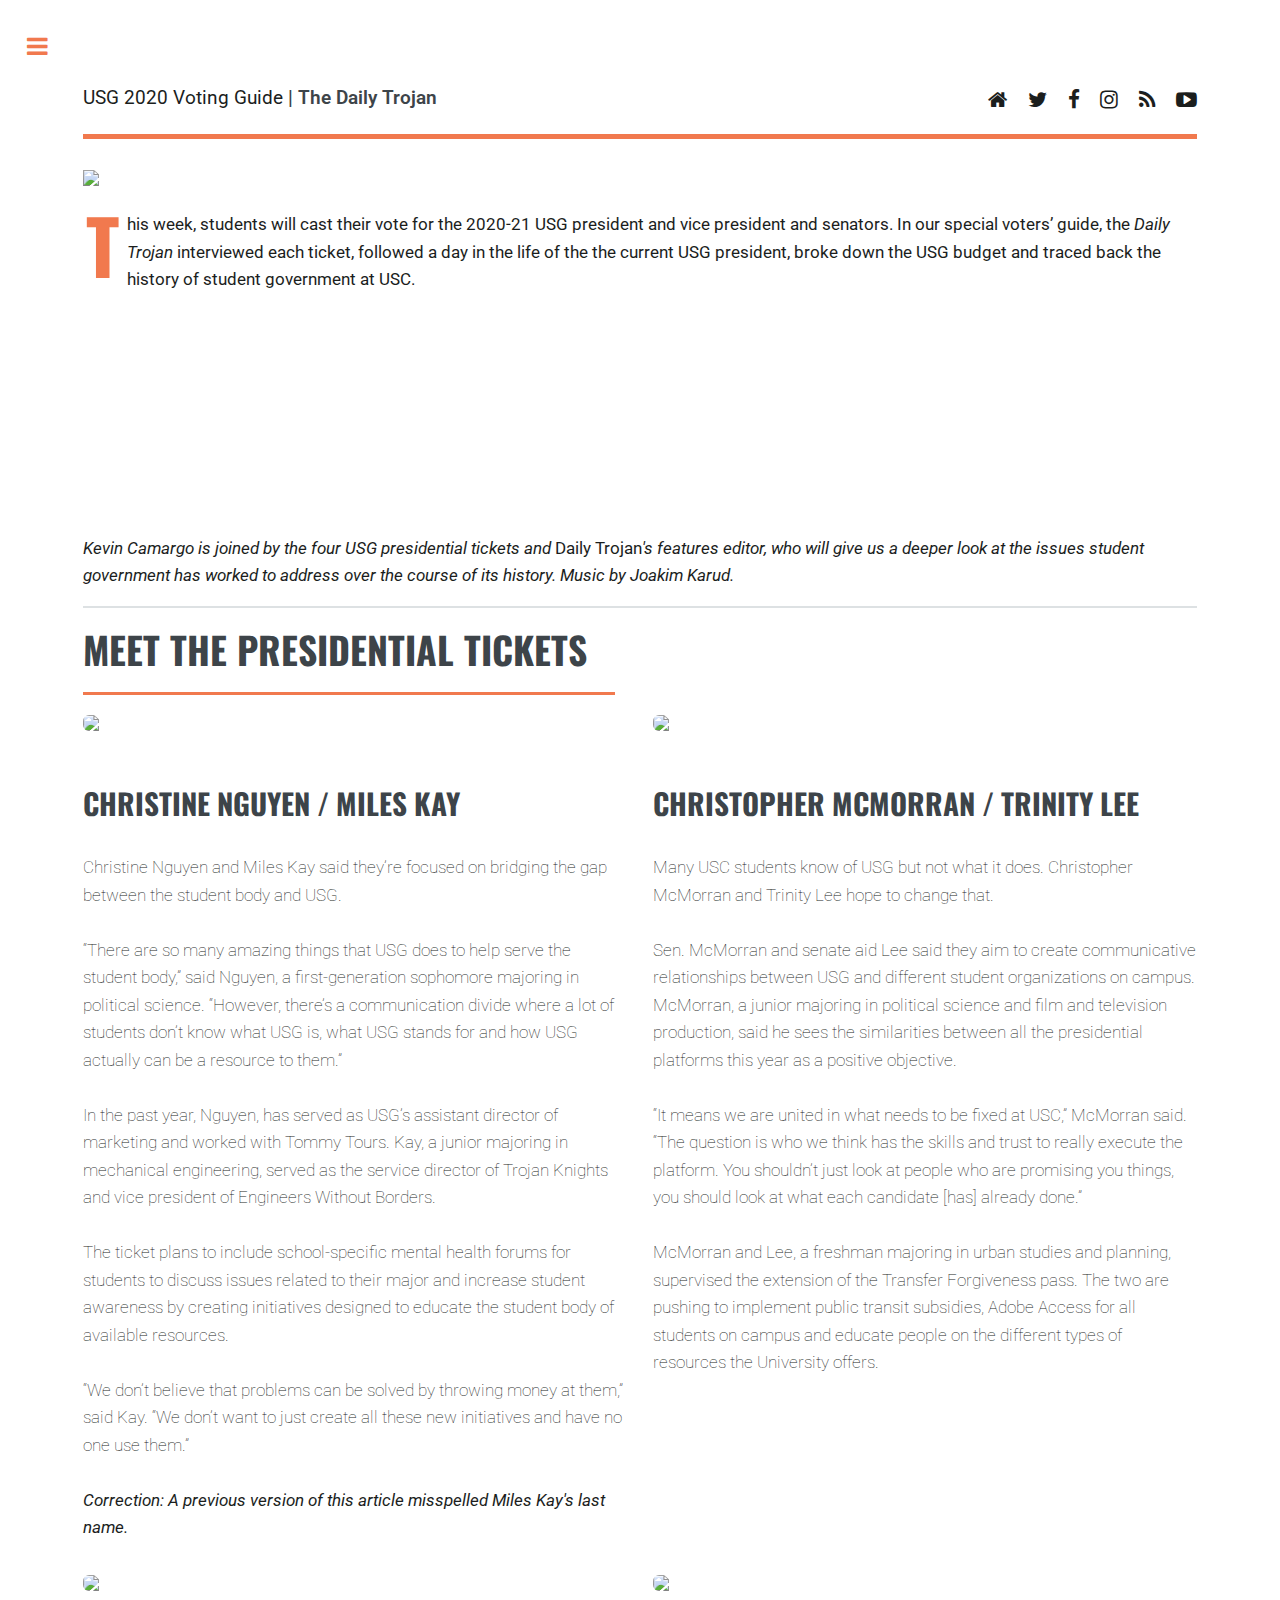
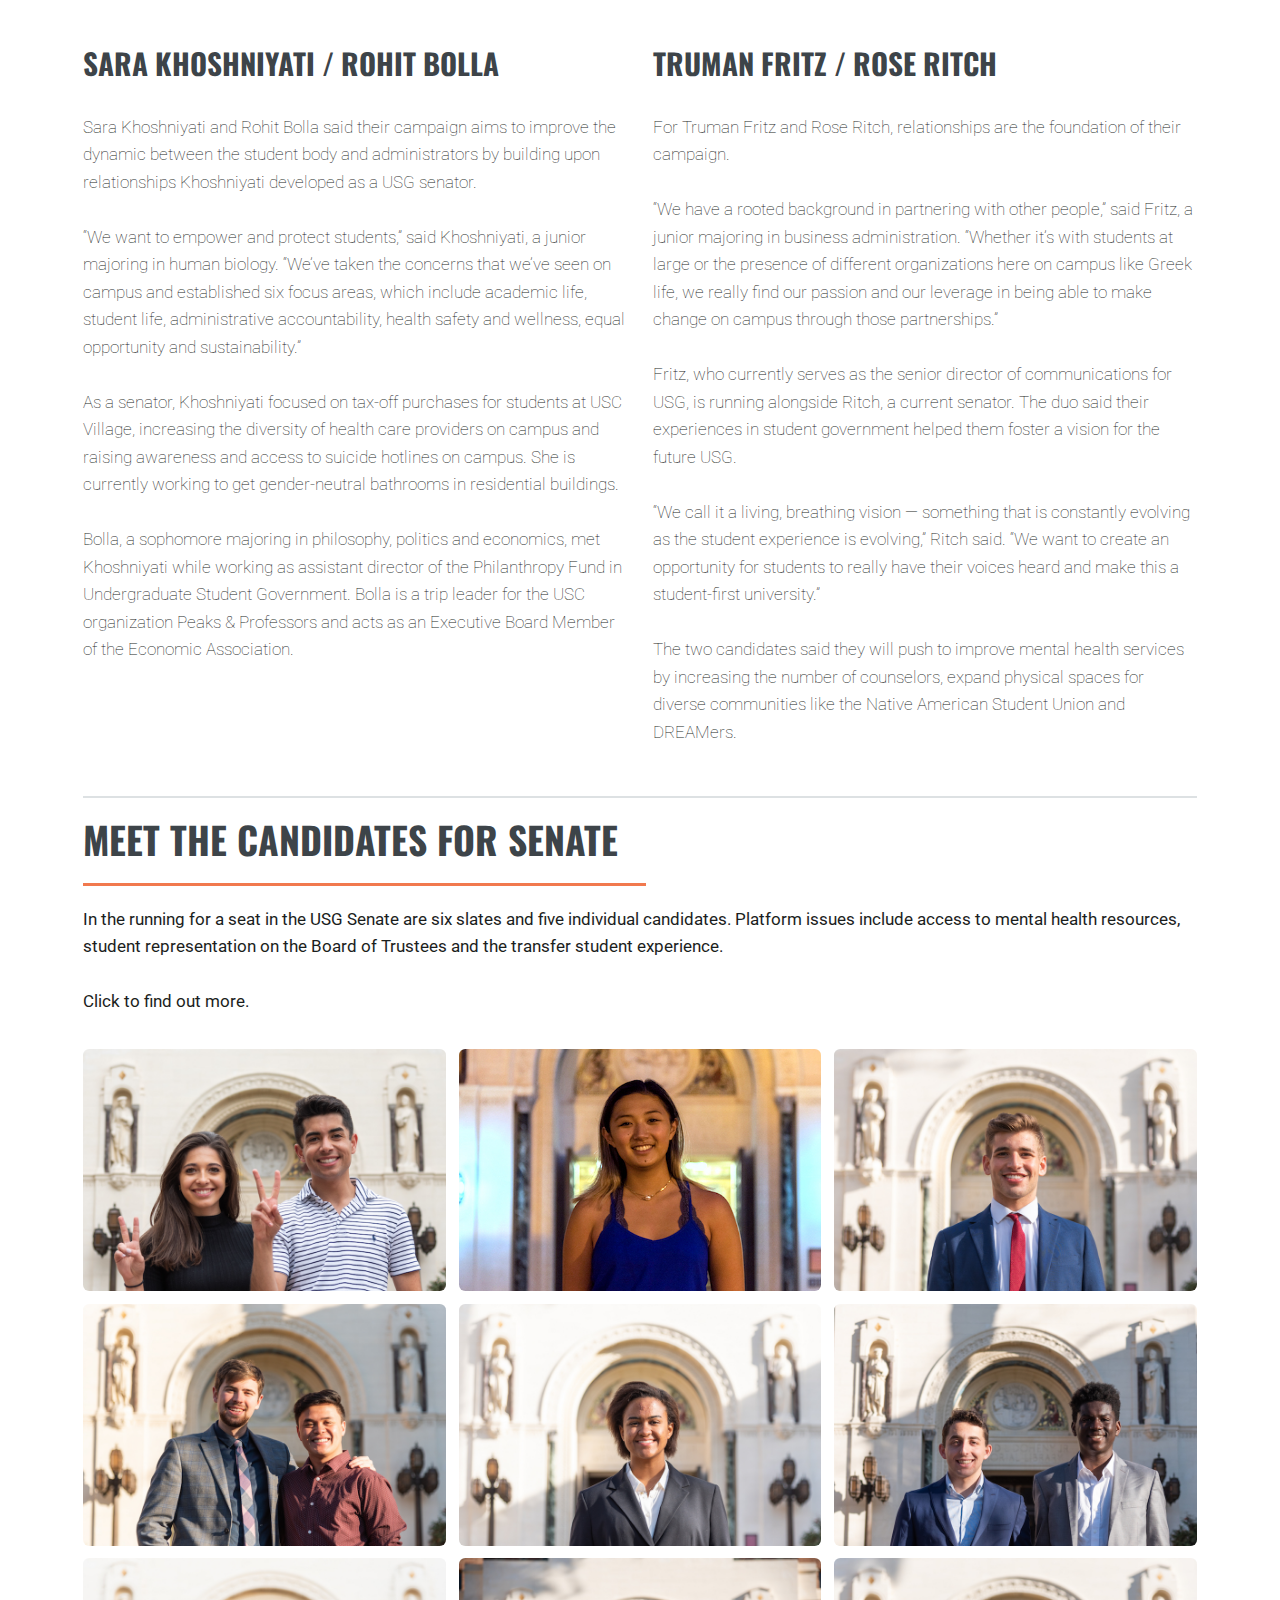
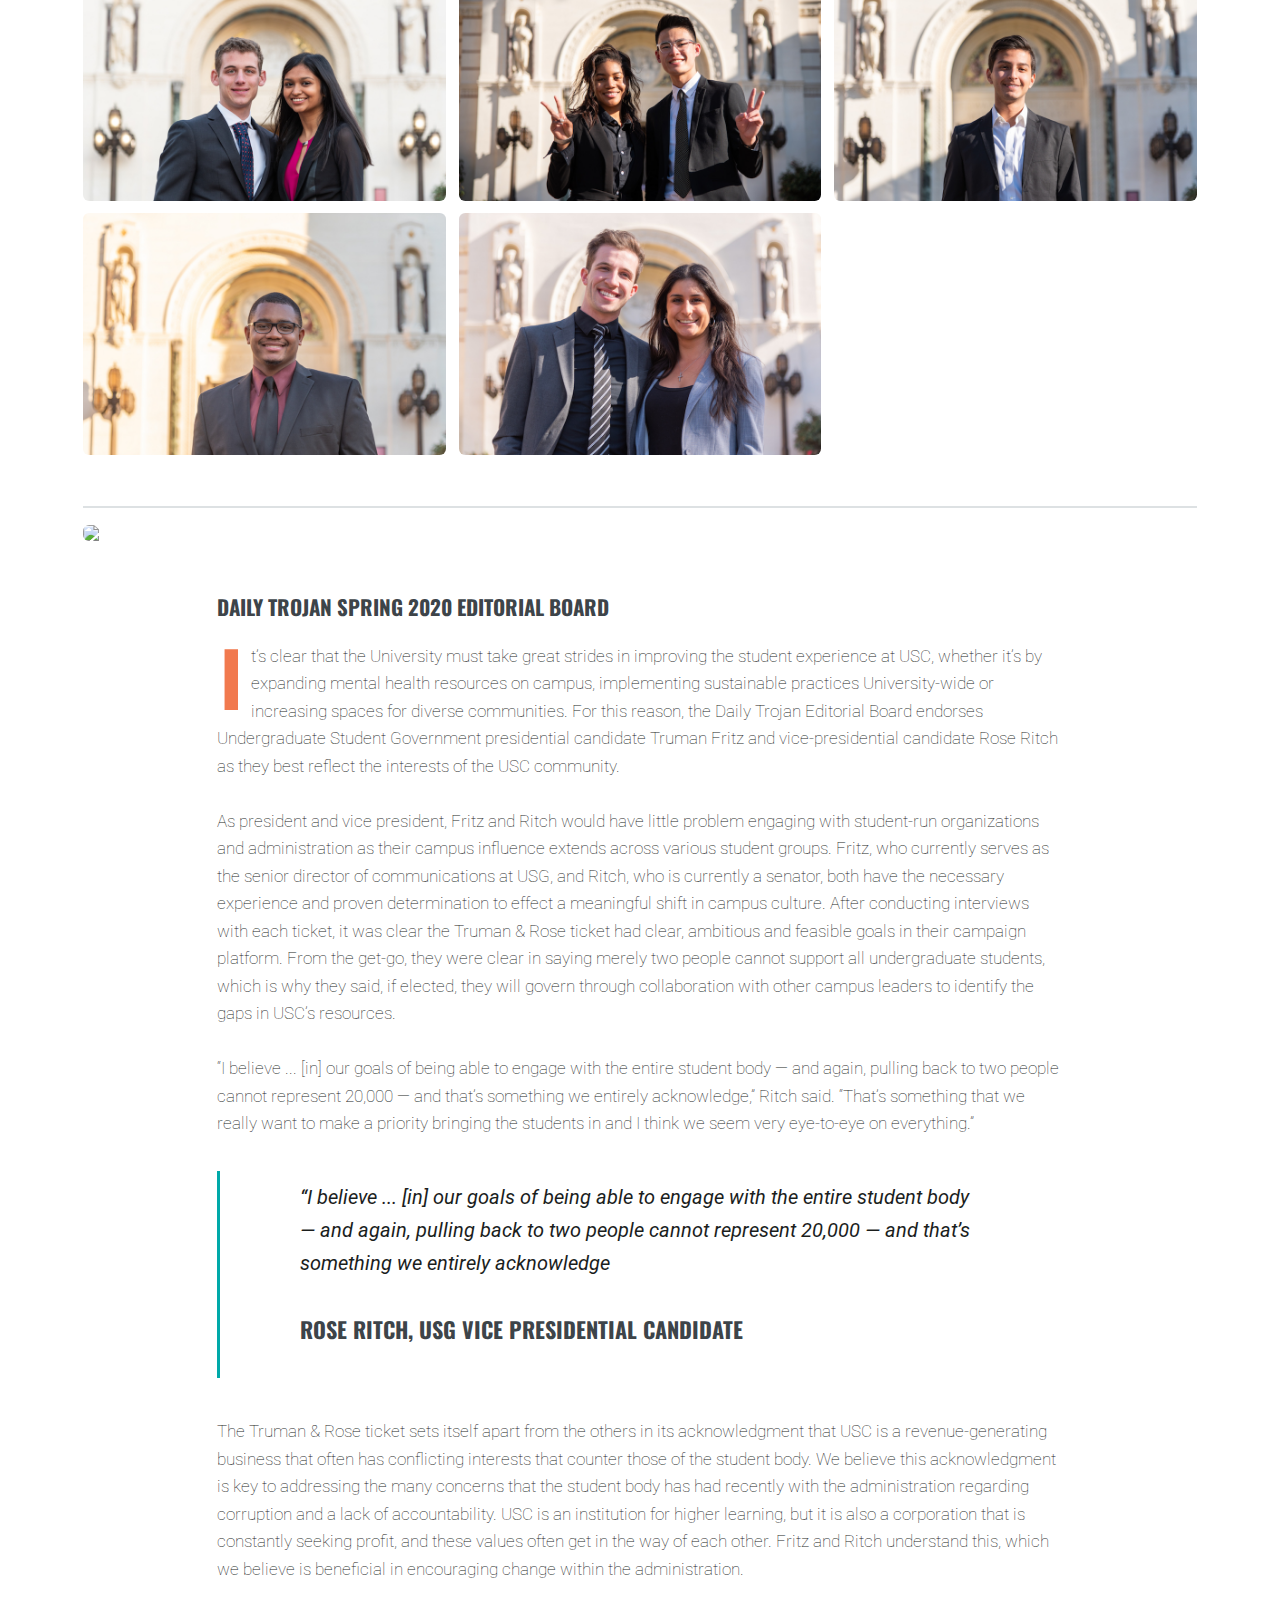
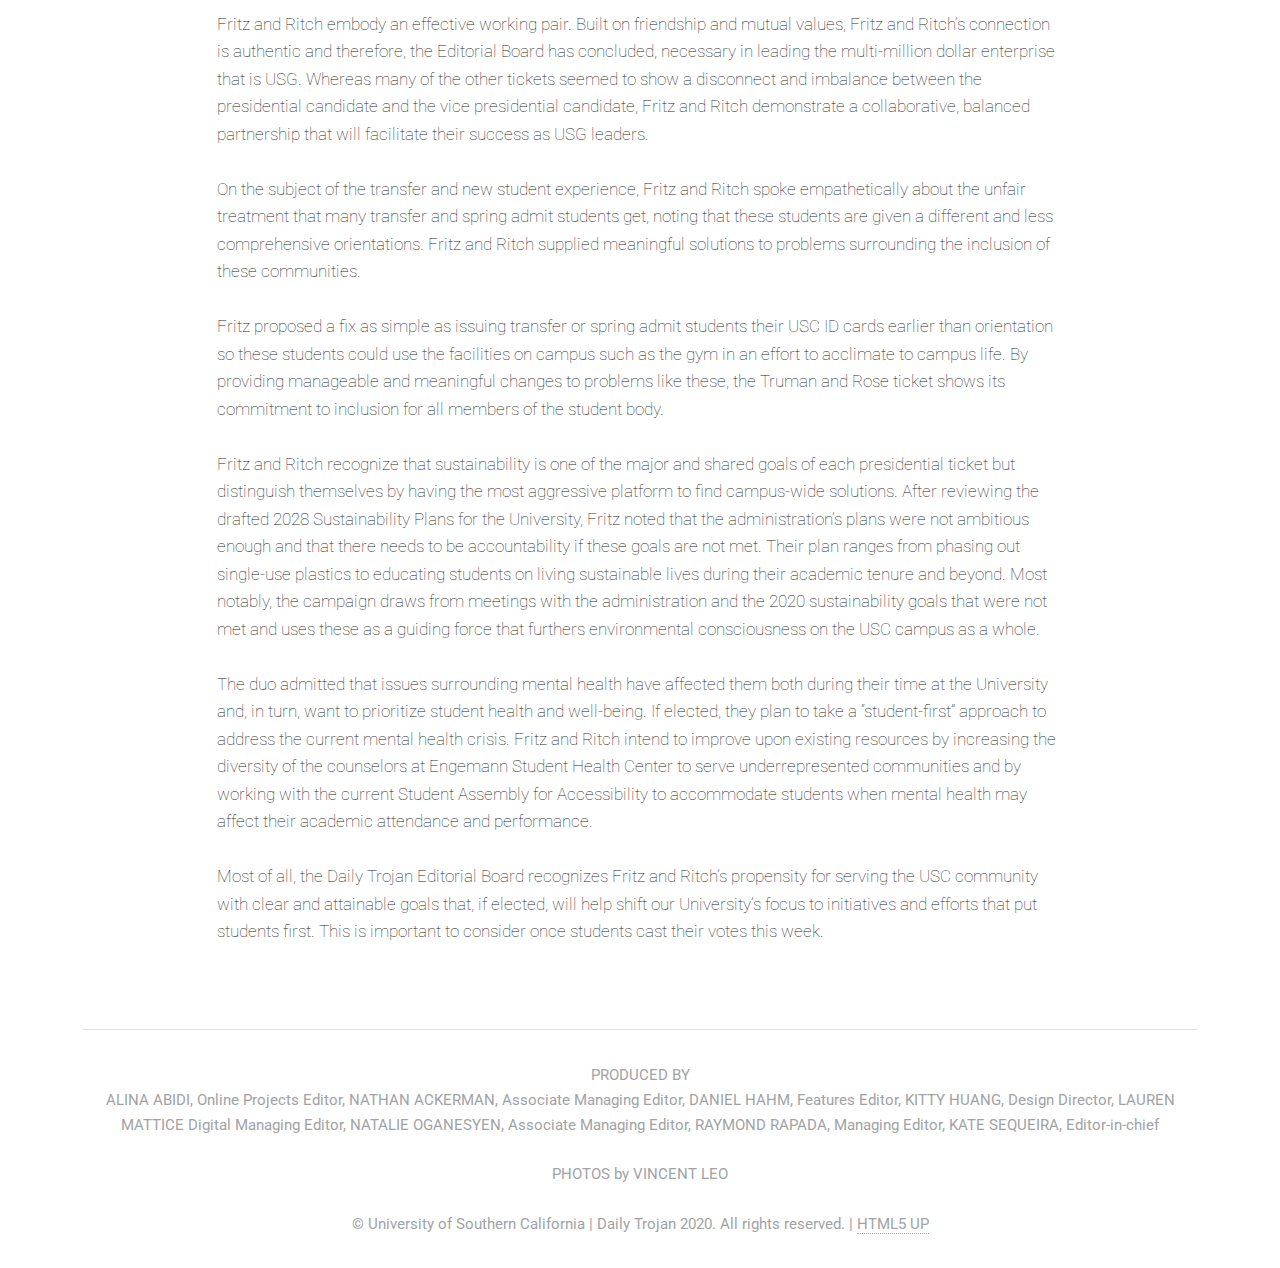
==== commit 8734d606: "fix typo" ====
--- a/index.html
+++ b/index.html
@@ -82,7 +82,7 @@
                 <br><br><br>
 
 
-                <iframe src="https://anchor.fm/dailytrojan/embed/episodes/A-look-at-the-2020-presidential-elections-eao8ns/a-a1ebiph" width="100%" frameborder="0" scrolling="no"></iframe>
+                <iframe src="https://anchor.fm/daily-trojan-pods/embed/episodes/A-look-at-the-2020-USG-presidential-elections-eapmtk/a-a1esd2p" width="100%" frameborder="0" scrolling="no"></iframe>
                 <br><br><i>
                 Kevin Camargo is joined by the four USG presidential tickets and </i>Daily Trojan<i>'s features editor, who will give us a deeper look at the issues student government has worked to address over the course of its history. Music by Joakim Karud.</i>
             </section>
@@ -97,13 +97,15 @@
                         <div class="6u 12u$(small)">
                             <span class="image main"><img src="img/pres/miles-christine.jpg" /></span>
 
-                            <h2>CHRISTINE NGUYEN / MILES KAYE
+                            <h2>CHRISTINE NGUYEN / MILES KAY
                             </h2>
                             <p>Christine Nguyen and Miles Kay said they’re focused on bridging the gap between the student body and USG. <br><br>
                                 “There are so many amazing things that USG does to help serve the student body,” said Nguyen, a first-generation sophomore majoring in political science. “However, there’s a communication divide where a lot of students don’t know what USG is, what USG stands for and how USG actually can be a resource to them.” <br><br>
                                 In the past year, Nguyen, has served as USG’s assistant director of marketing and worked with Tommy Tours. Kay, a junior majoring in mechanical engineering, served as the service director of Trojan Knights and vice president of Engineers Without Borders. <br><br>
                                 The ticket plans to include school-specific mental health forums for students to discuss issues related to their major and increase student awareness by creating initiatives designed to educate the student body of available resources.  <br><br>
                                 “We don’t believe that problems can be solved by throwing money at them,” said Kay. “We don’t want to just create all these new initiatives and have no one use them.”
+                                <br><br>
+                                <i>Correction: A previous version of this article misspelled Miles Kay's last name.</i>
                             </p>
 
                         </div>
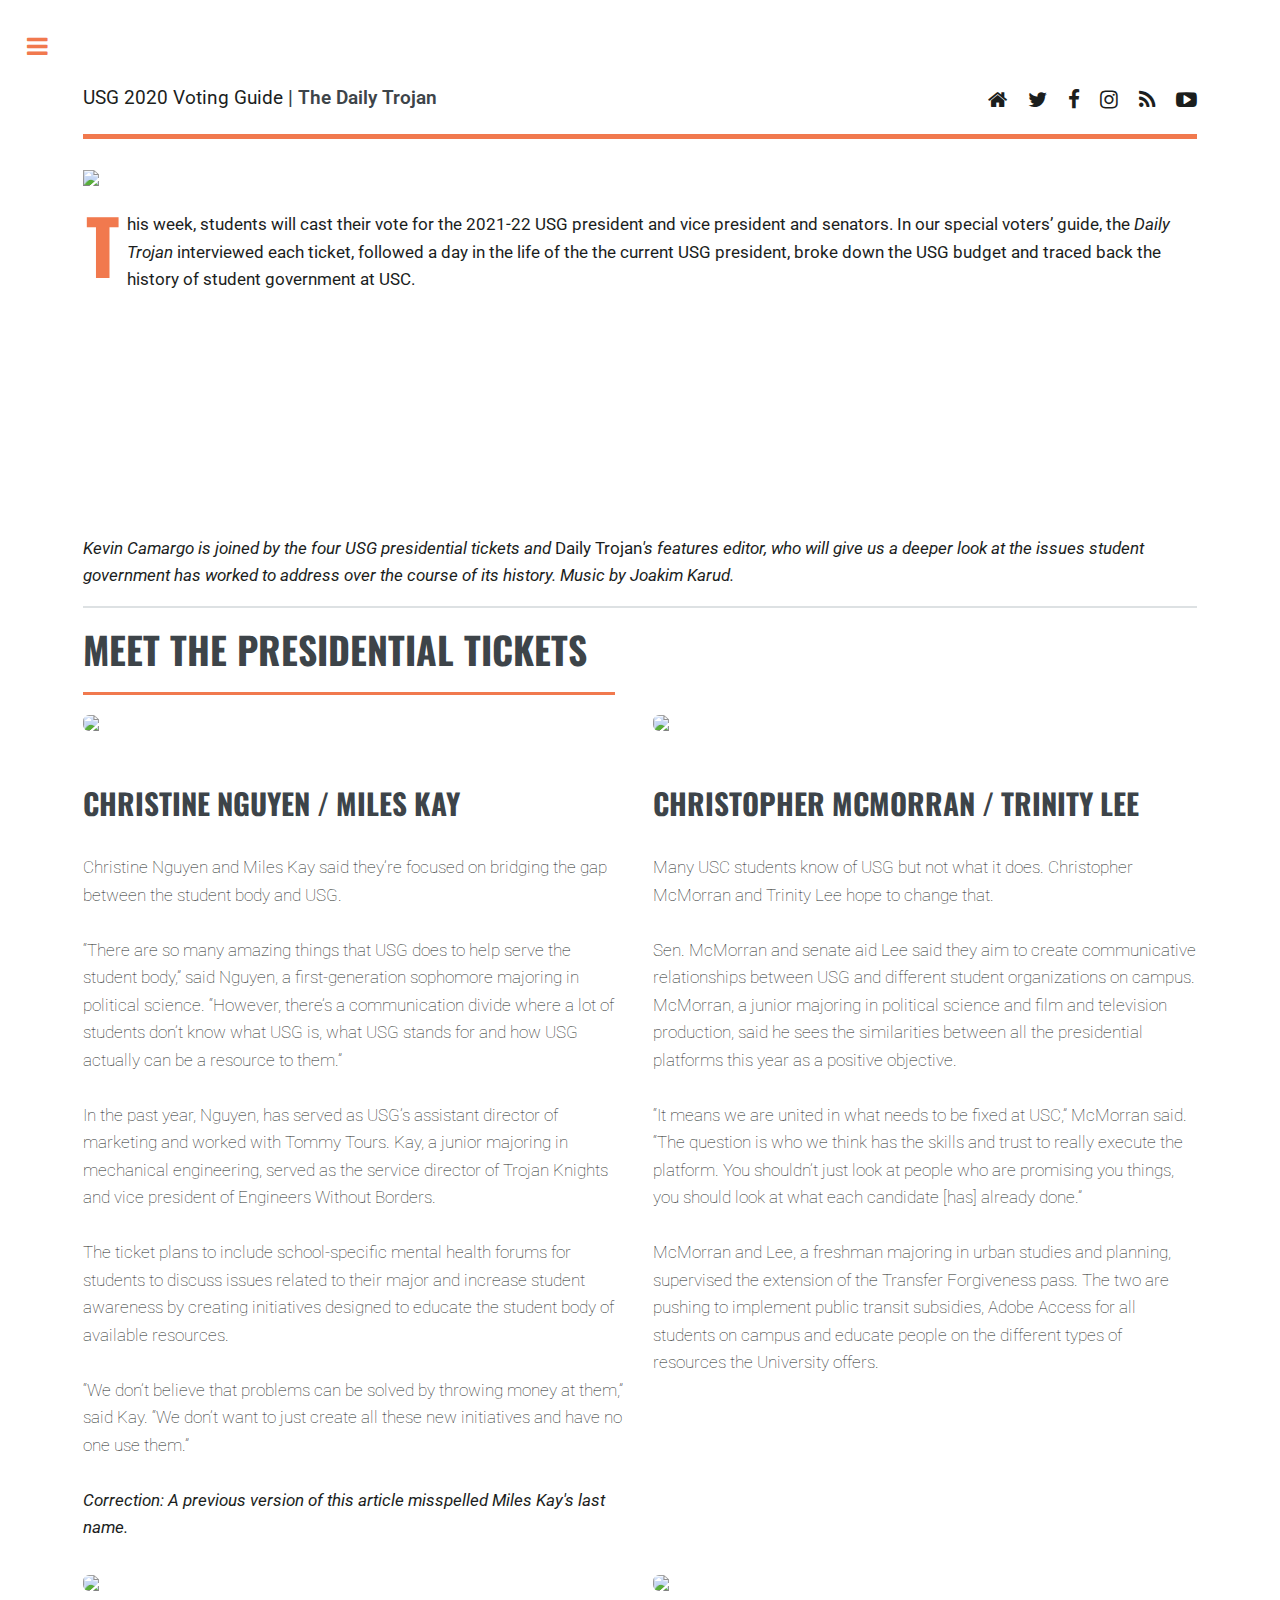
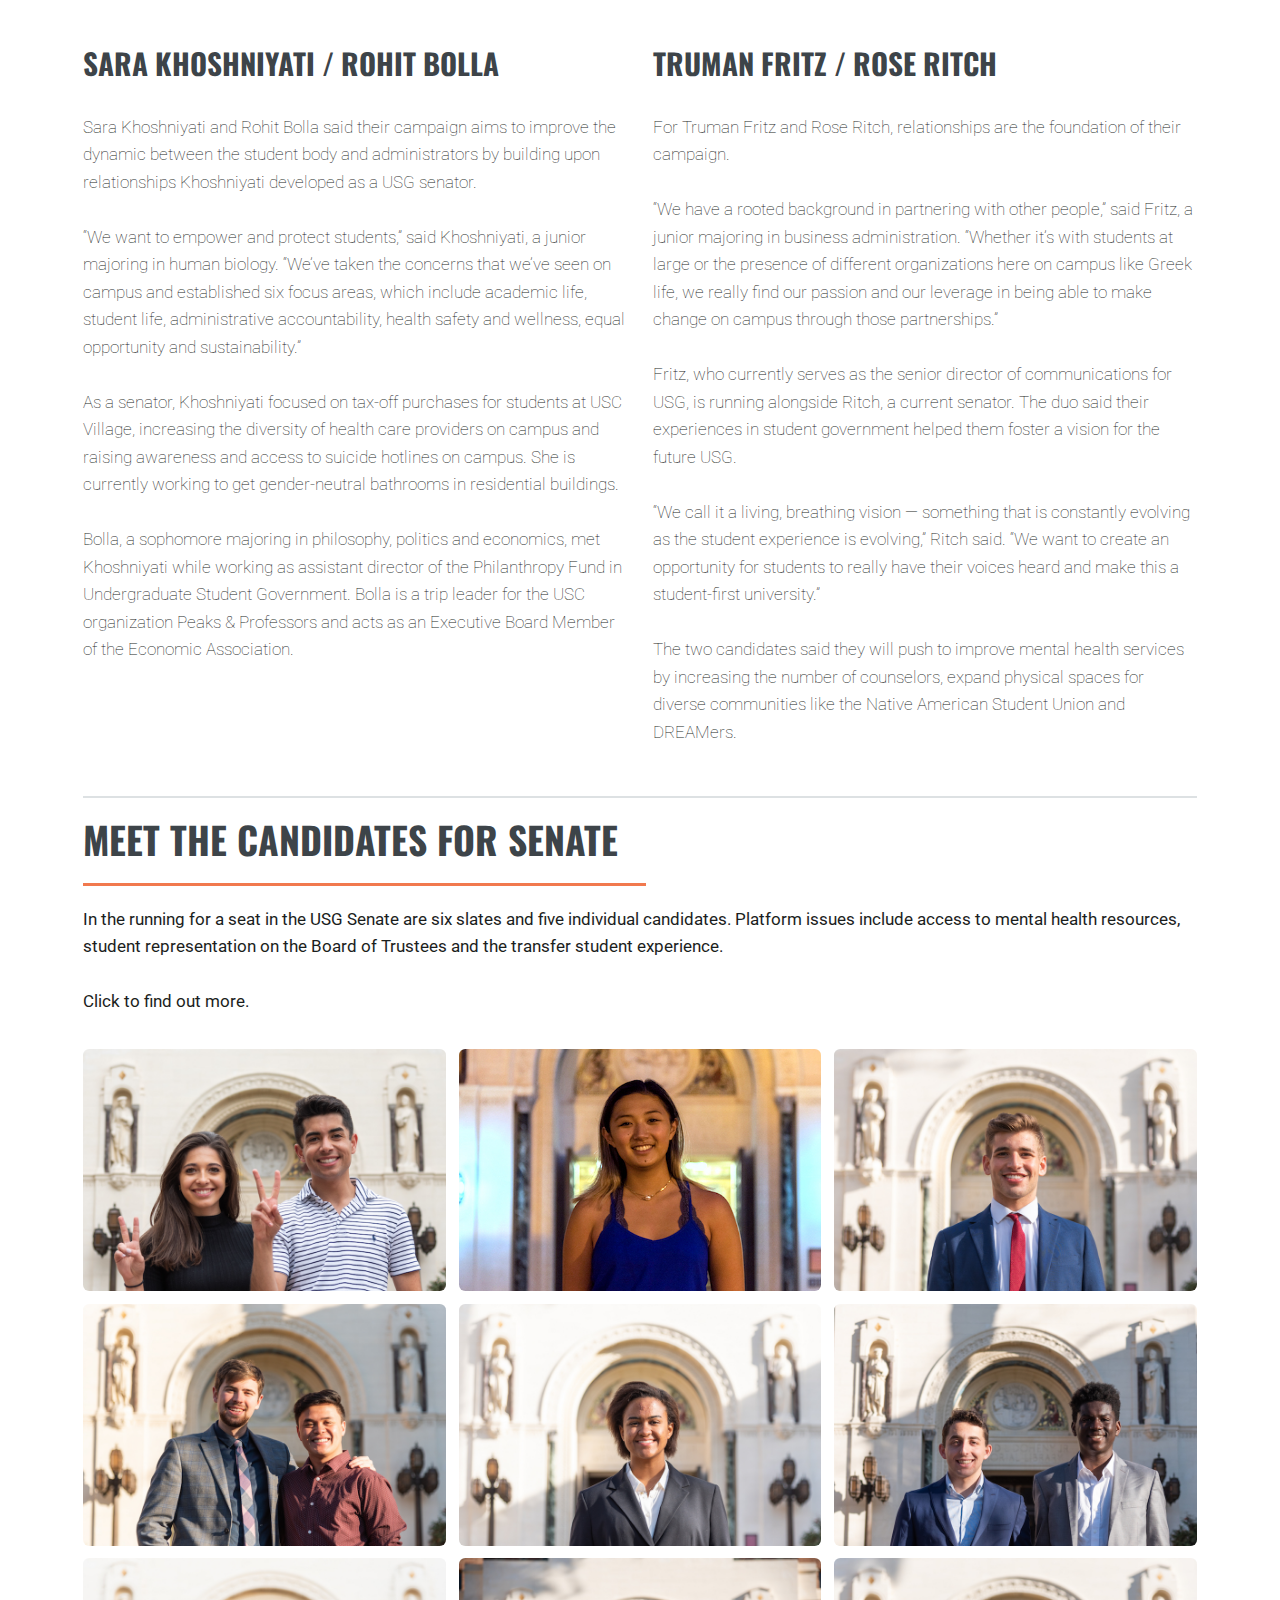
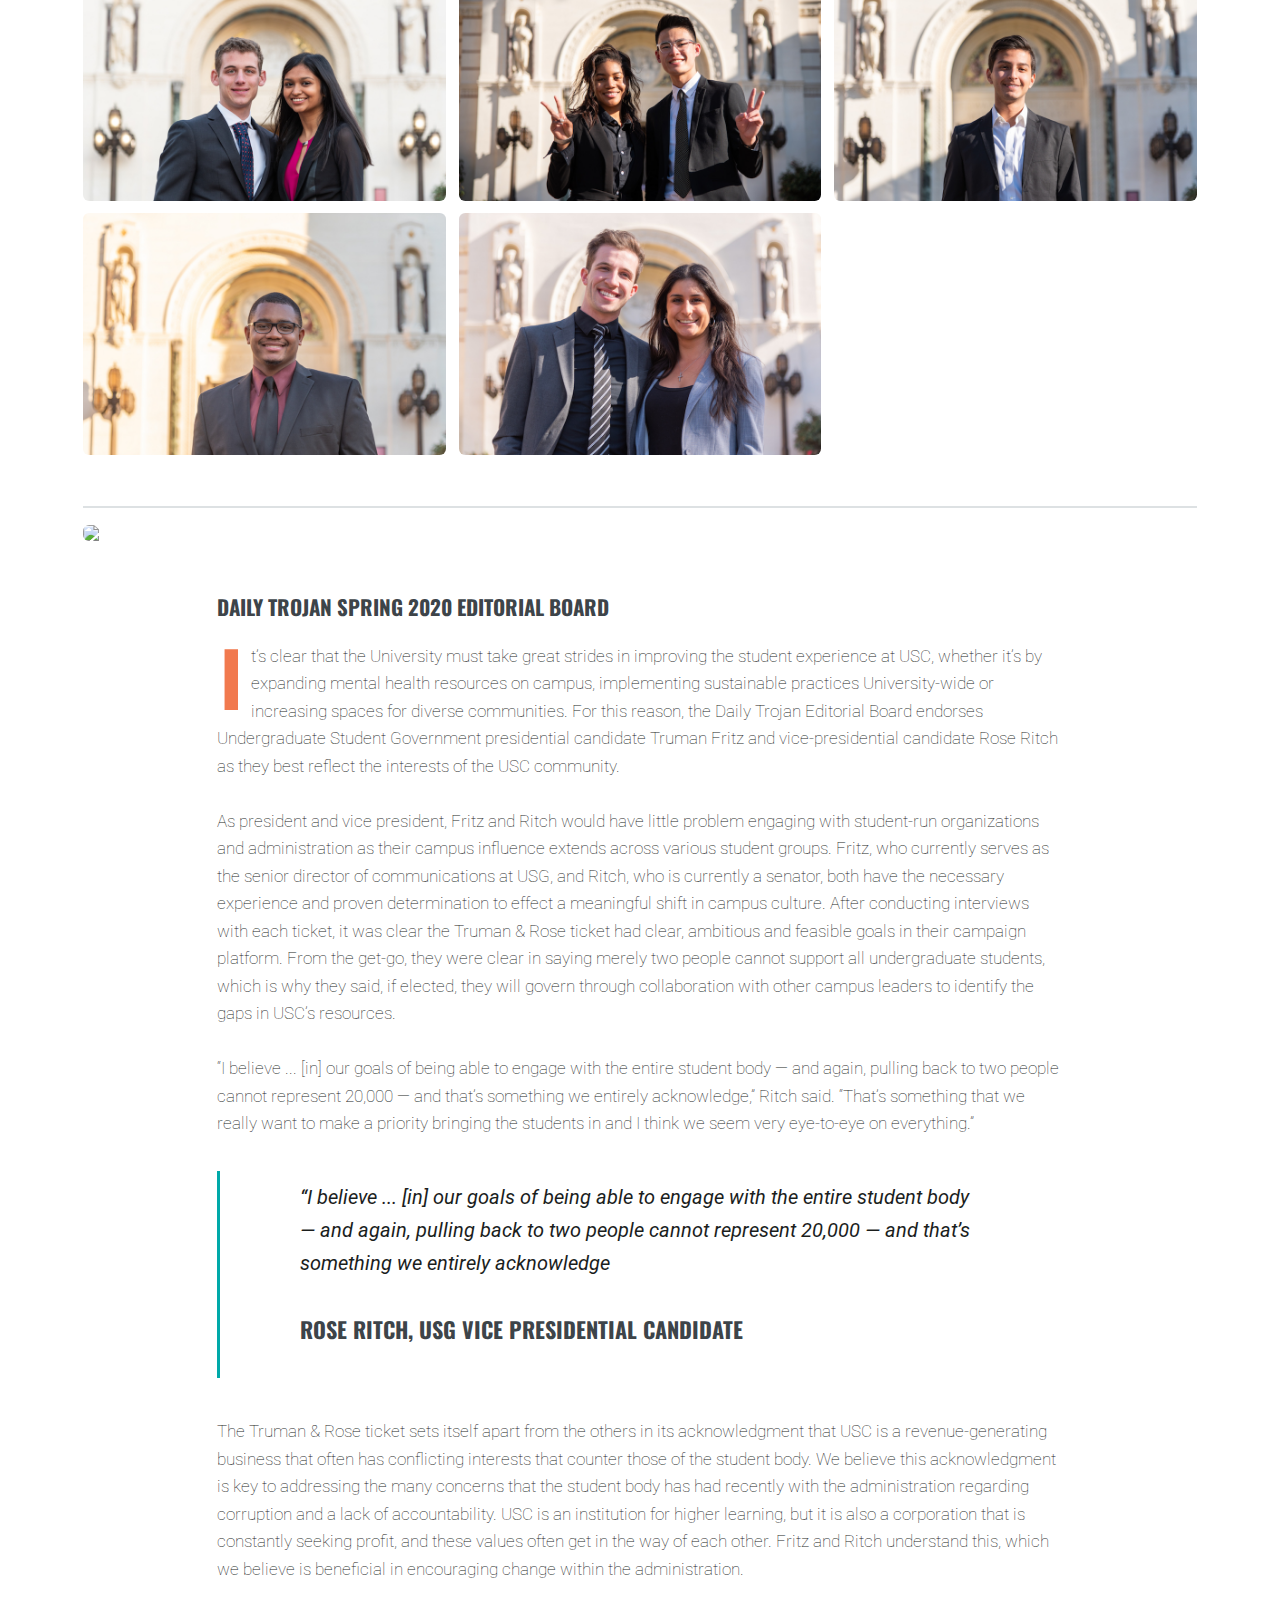
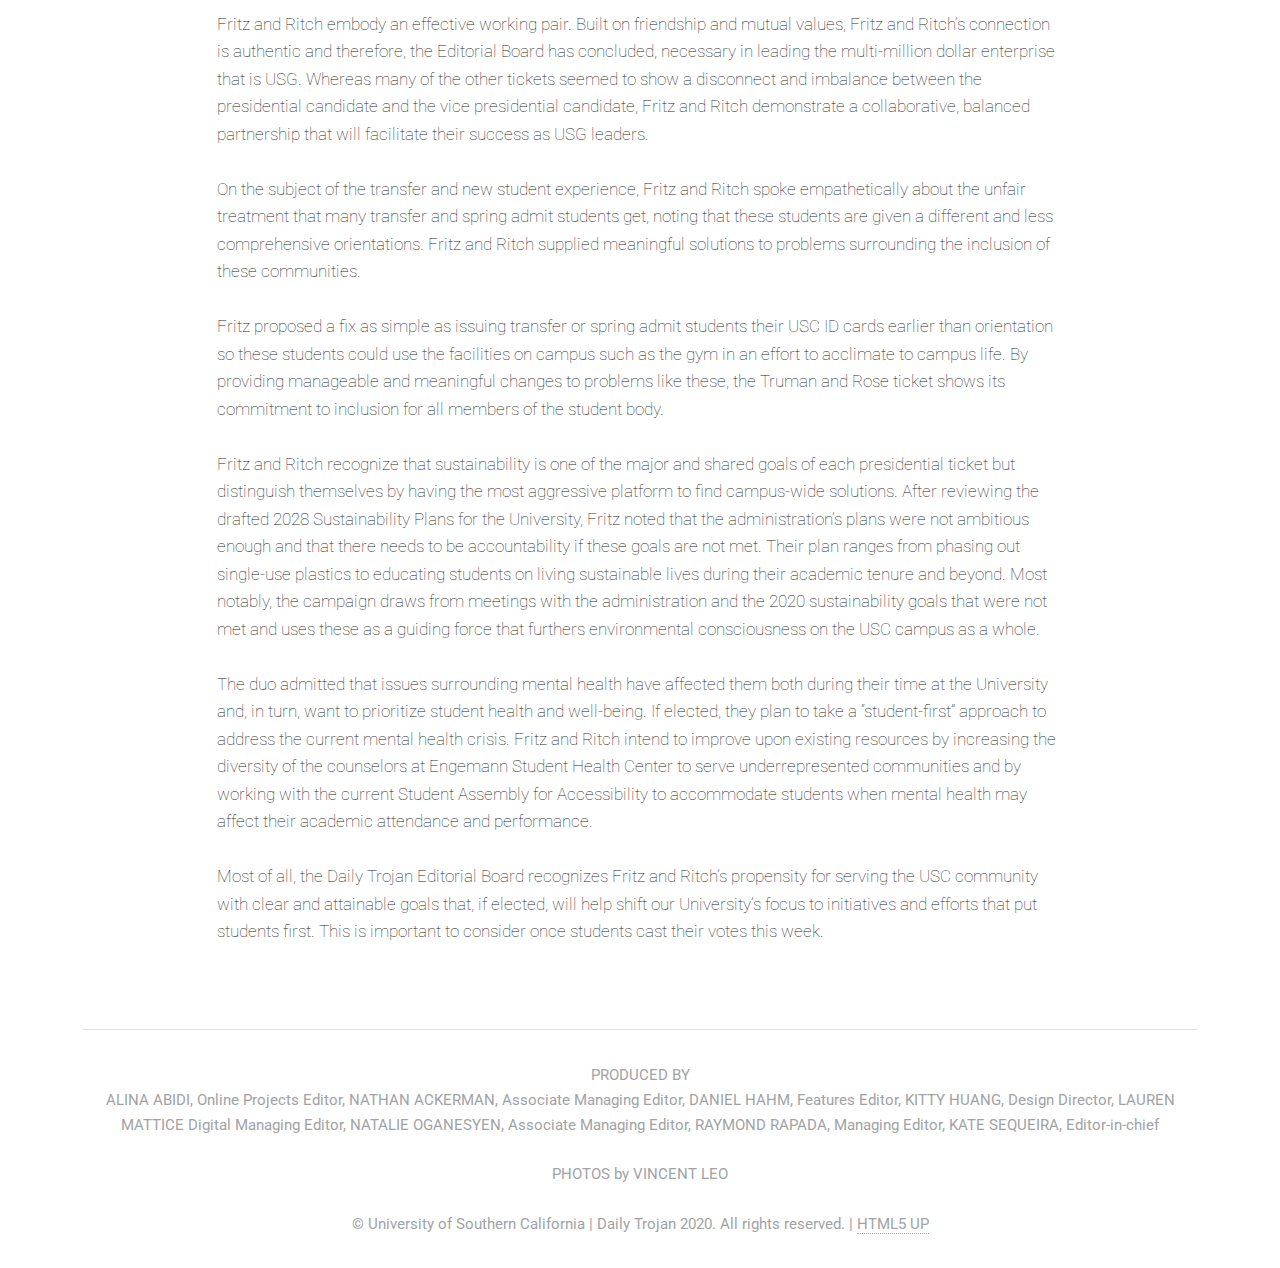
==== commit 65b04964: "test" ====
--- a/index.html
+++ b/index.html
@@ -78,7 +78,7 @@
                <br><img id="bannerImage" src="img/header.jpg">
 
                <section id="intro">
-                <span class="firstcharacter">T</span>his week, students will cast their vote for the 2020-21 USG president and vice president and senators. In our special voters’ guide, the <i>Daily Trojan</i> interviewed each ticket, followed a day in the life of the the current USG president, broke down the USG budget and traced back the history of student government at USC.
+                <span class="firstcharacter">T</span>his week, students will cast their vote for the 2021-22 USG president and vice president and senators. In our special voters’ guide, the <i>Daily Trojan</i> interviewed each ticket, followed a day in the life of the the current USG president, broke down the USG budget and traced back the history of student government at USC.
                 <br><br><br>
 
 
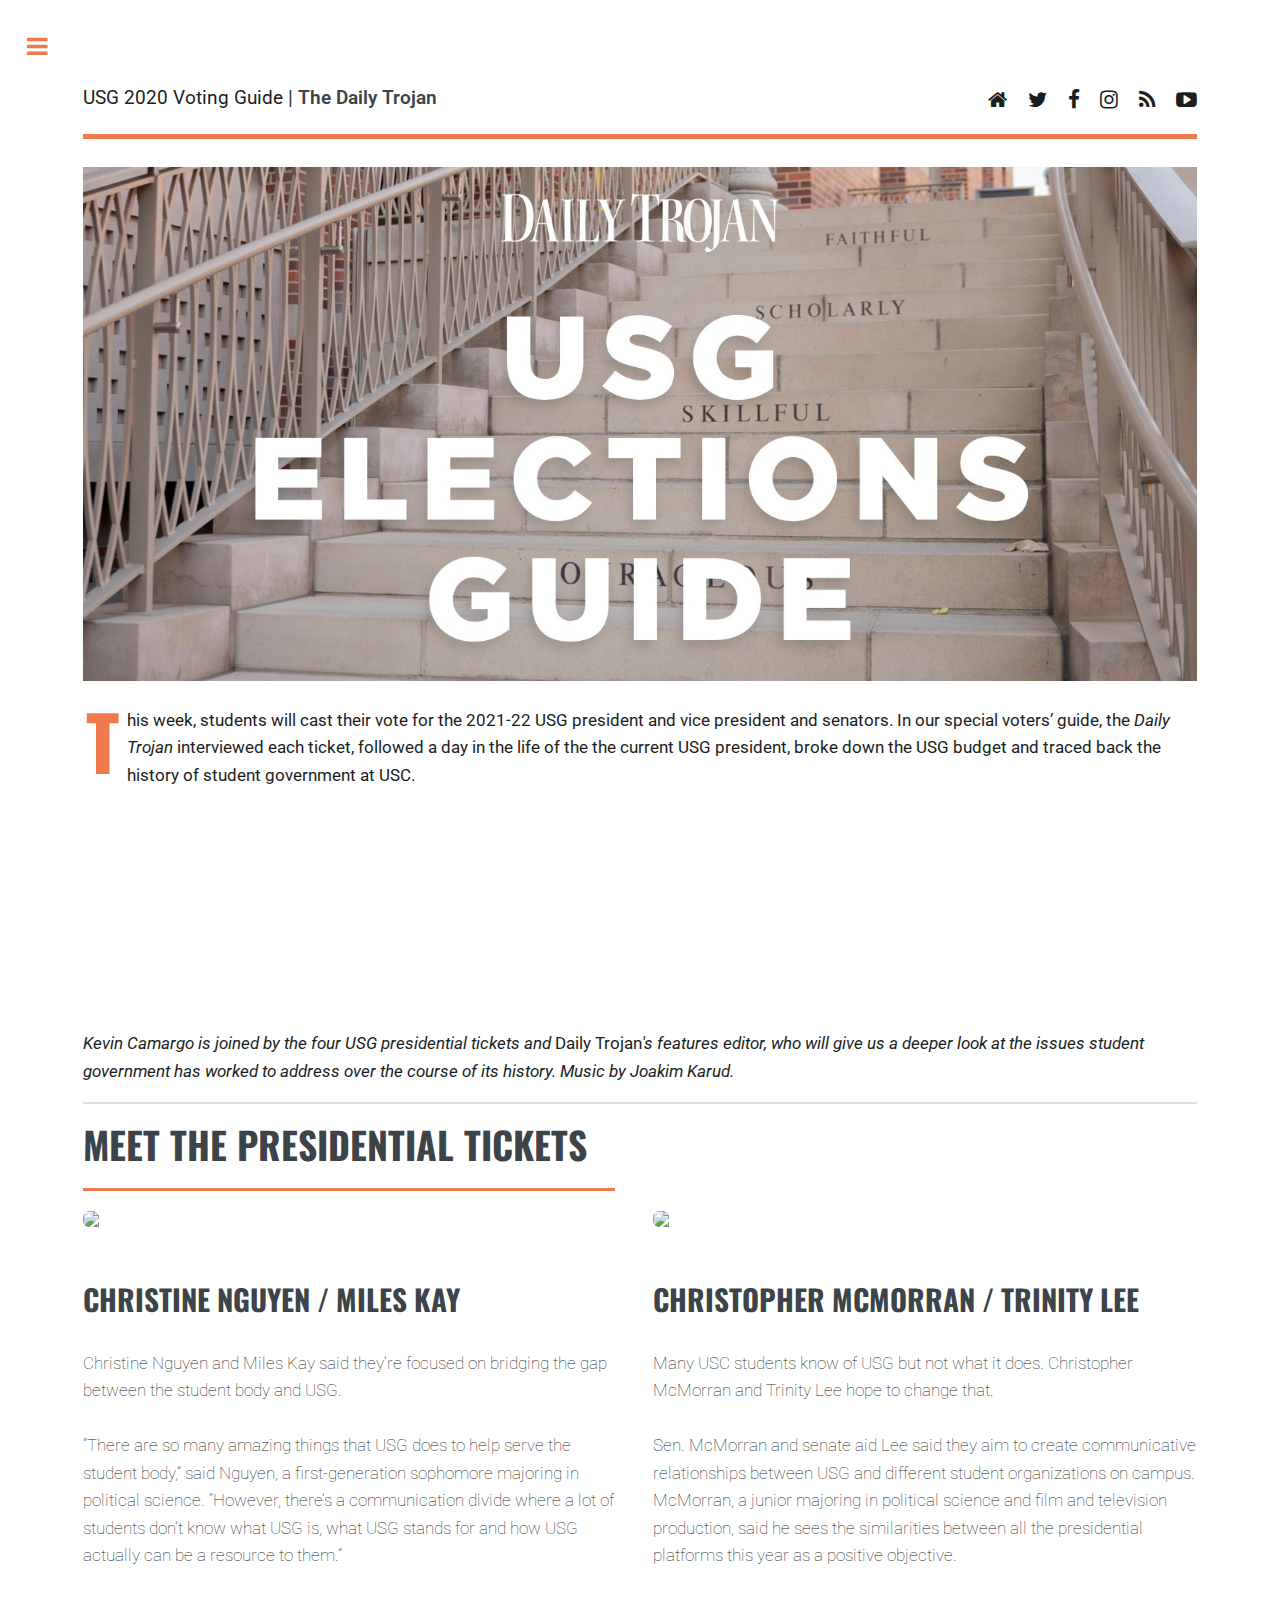
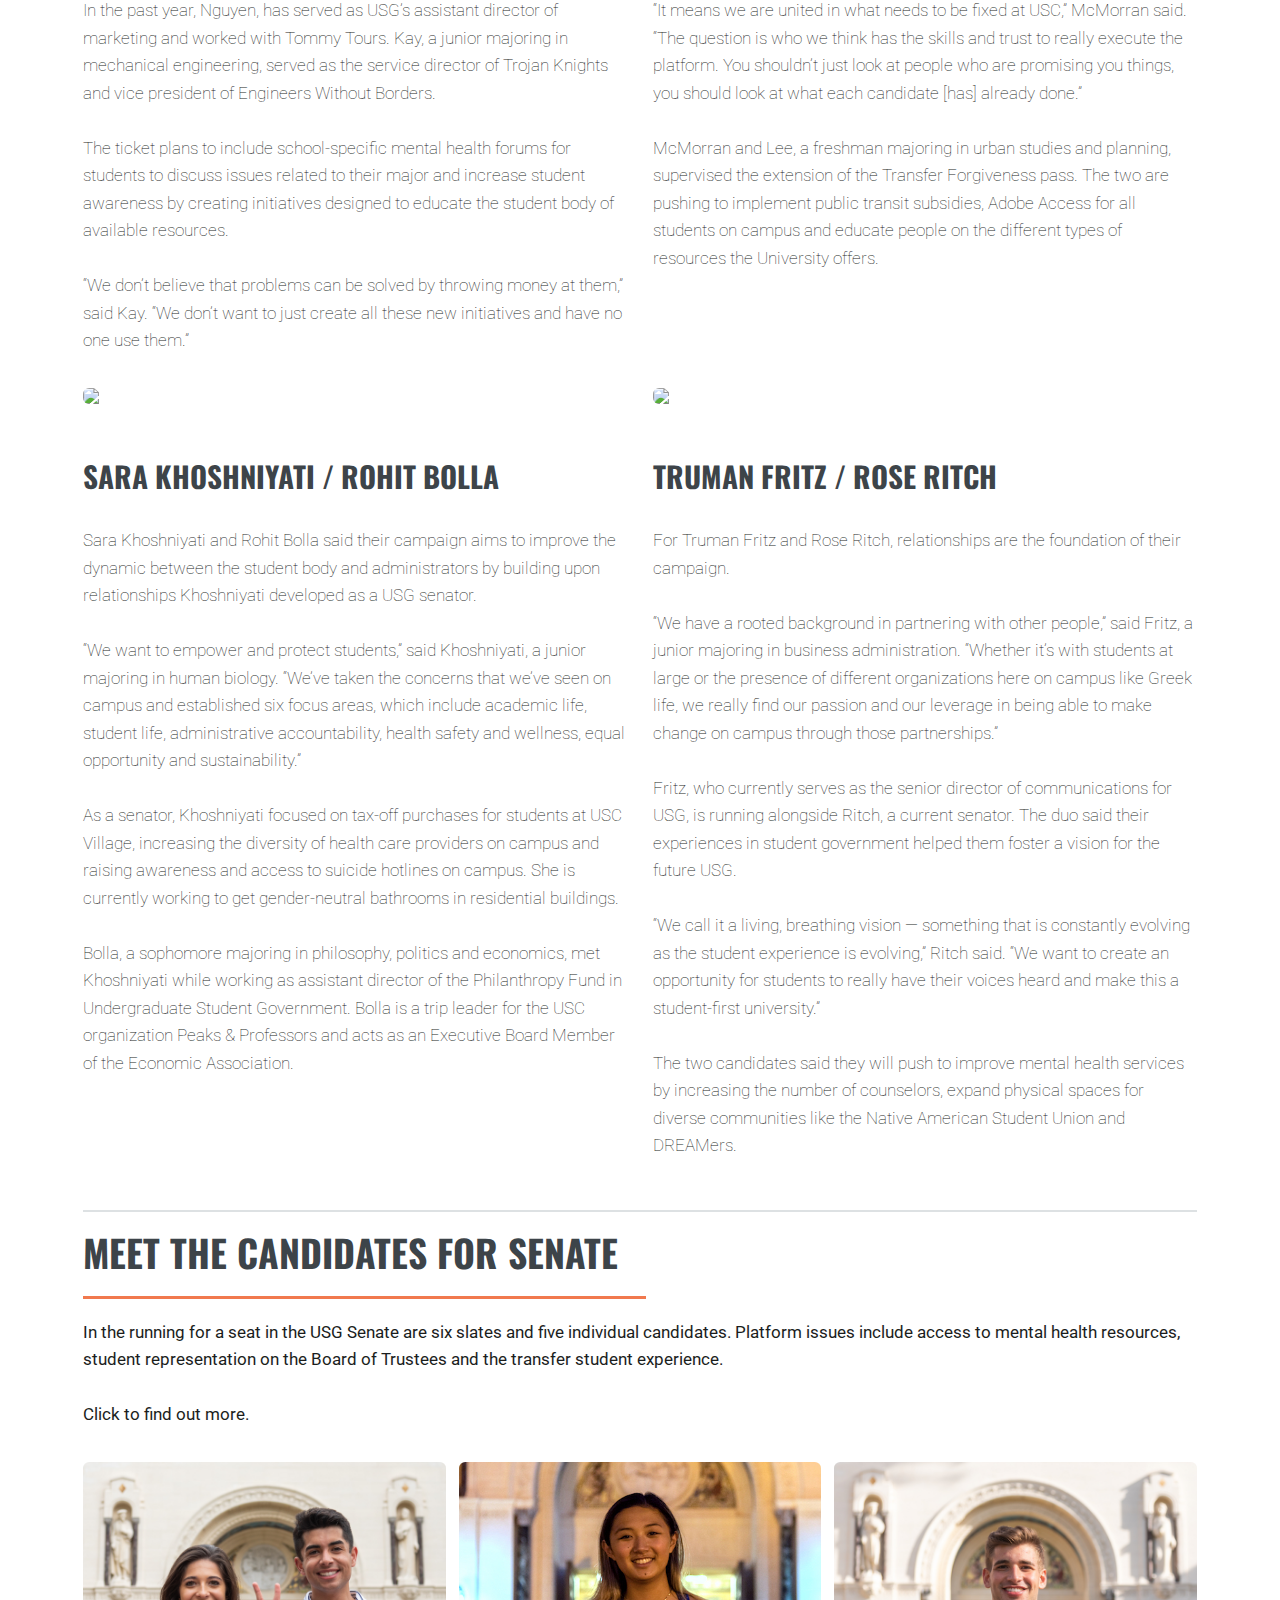
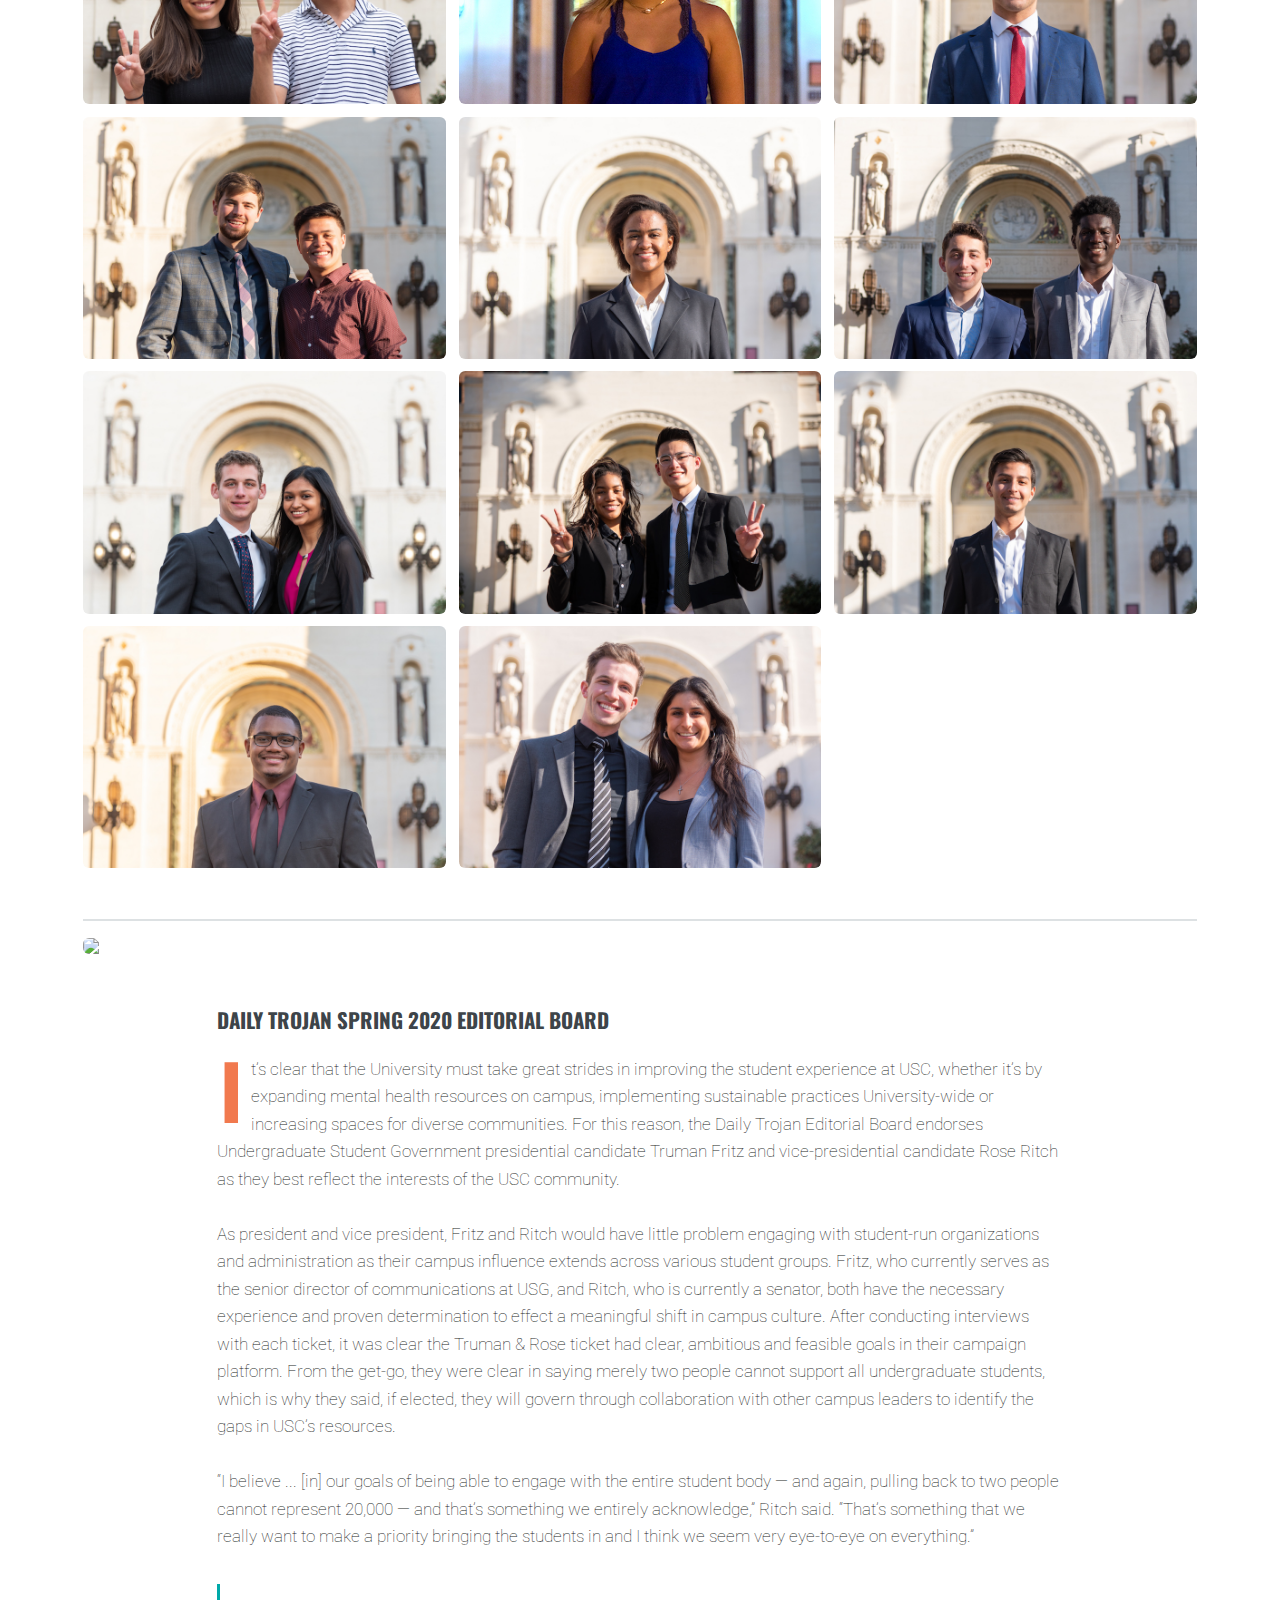
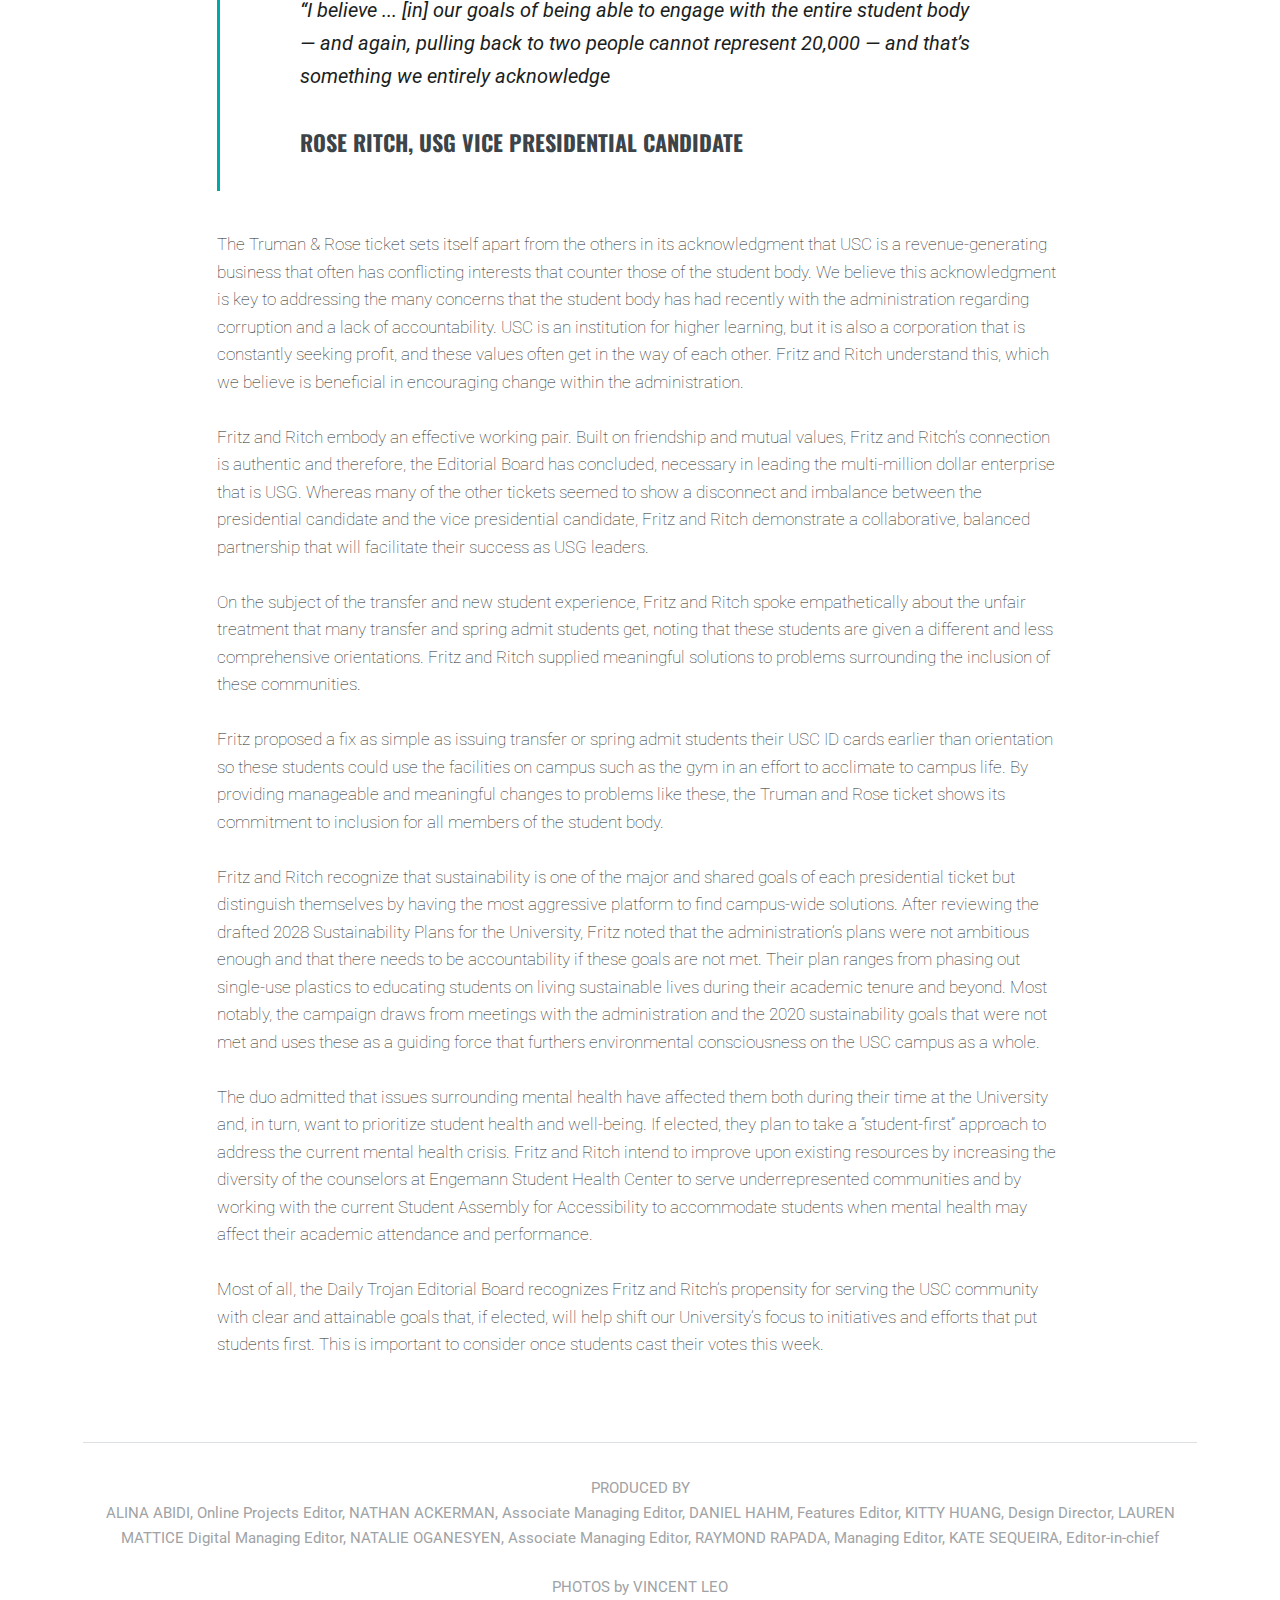
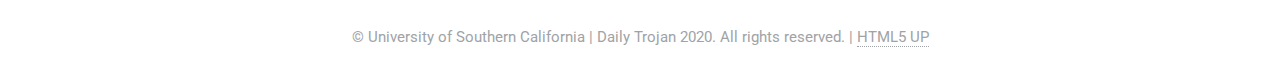
==== commit cb4513db: "update header" ====
--- a/index.html
+++ b/index.html
@@ -81,8 +81,9 @@
                 <span class="firstcharacter">T</span>his week, students will cast their vote for the 2021-22 USG president and vice president and senators. In our special voters’ guide, the <i>Daily Trojan</i> interviewed each ticket, followed a day in the life of the the current USG president, broke down the USG budget and traced back the history of student government at USC.
                 <br><br><br>
 
-
-                <iframe src="https://anchor.fm/daily-trojan-pods/embed/episodes/A-look-at-the-2020-USG-presidential-elections-eapmtk/a-a1esd2p" width="100%" frameborder="0" scrolling="no"></iframe>
+                <iframe src="https://anchor.fm/daily-trojan-pods/embed/episodes/Profiling-the-2021-USG-candidates-eqhaff" width="100%" frameborder="0" scrolling="no"></iframe>
+
+
                 <br><br><i>
                 Kevin Camargo is joined by the four USG presidential tickets and </i>Daily Trojan<i>'s features editor, who will give us a deeper look at the issues student government has worked to address over the course of its history. Music by Joakim Karud.</i>
             </section>
@@ -104,8 +105,6 @@
                                 In the past year, Nguyen, has served as USG’s assistant director of marketing and worked with Tommy Tours. Kay, a junior majoring in mechanical engineering, served as the service director of Trojan Knights and vice president of Engineers Without Borders. <br><br>
                                 The ticket plans to include school-specific mental health forums for students to discuss issues related to their major and increase student awareness by creating initiatives designed to educate the student body of available resources.  <br><br>
                                 “We don’t believe that problems can be solved by throwing money at them,” said Kay. “We don’t want to just create all these new initiatives and have no one use them.”
-                                <br><br>
-                                <i>Correction: A previous version of this article misspelled Miles Kay's last name.</i>
                             </p>
 
                         </div>
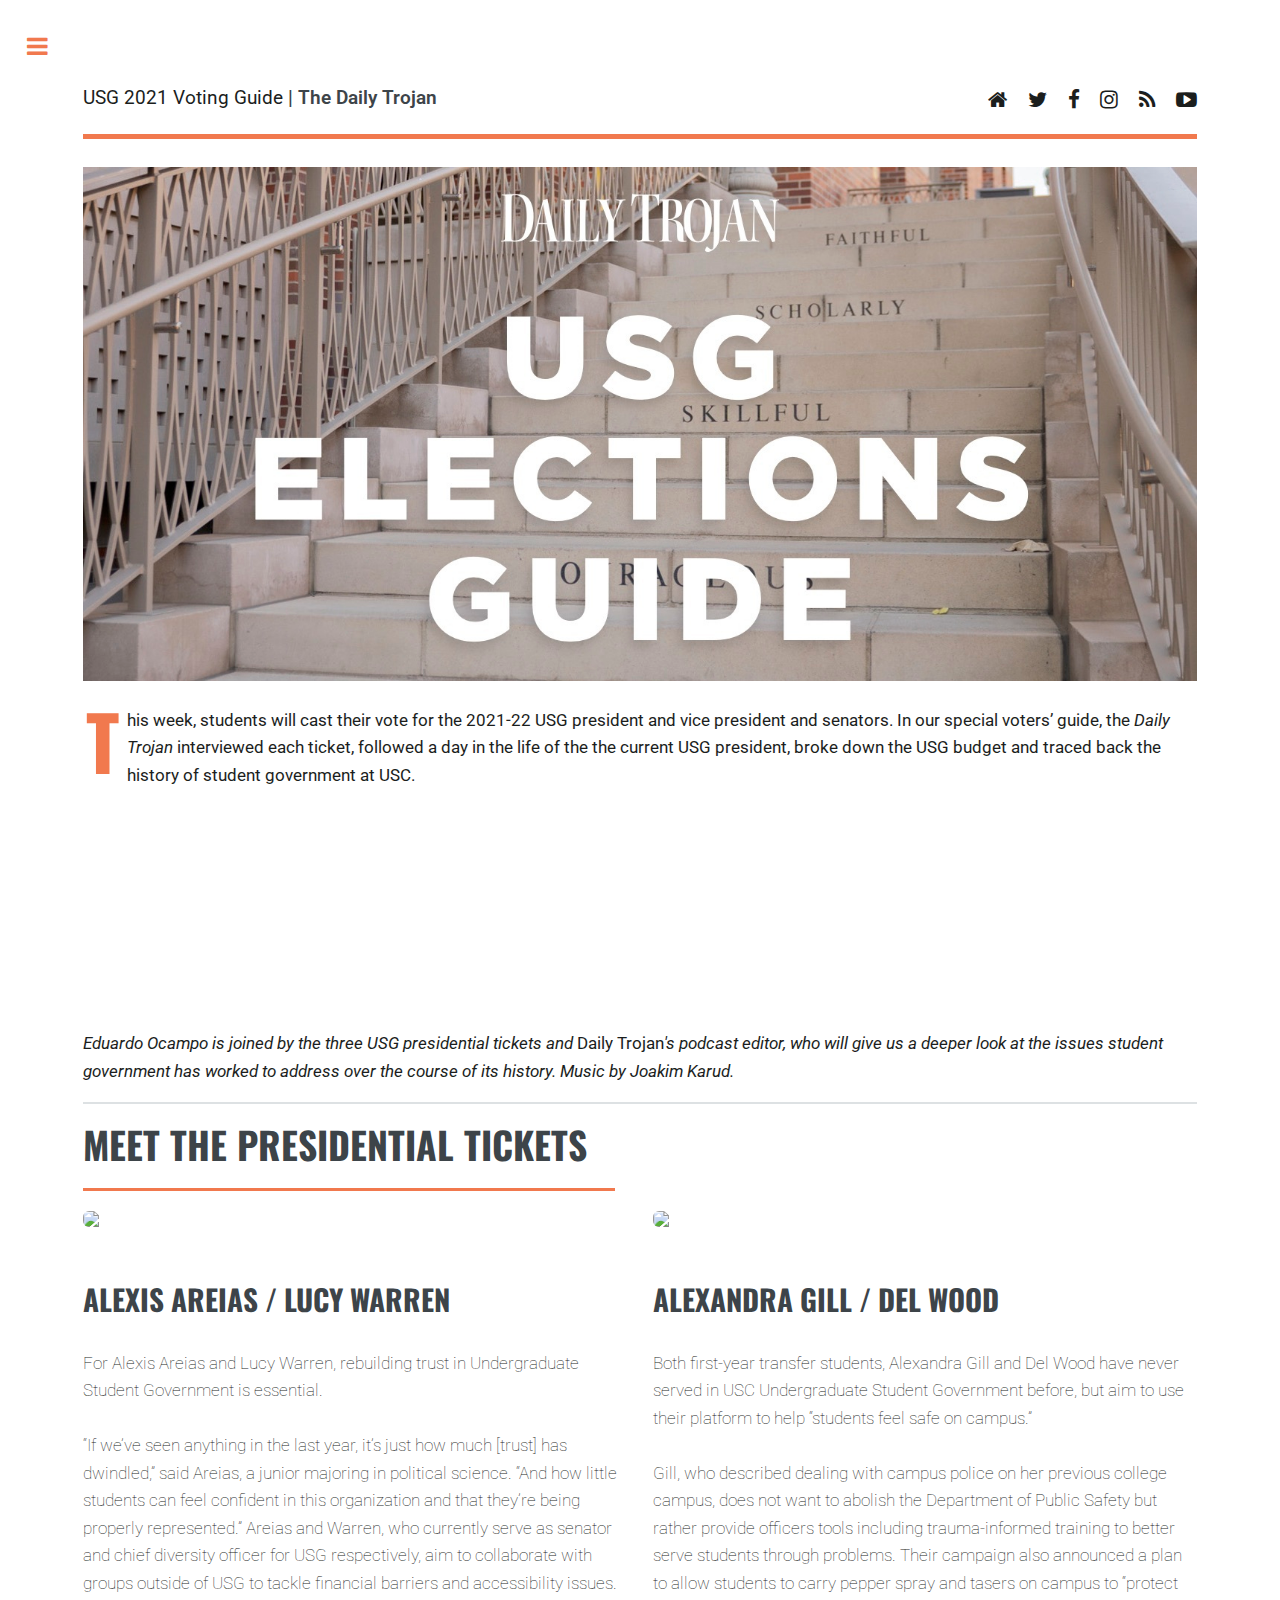
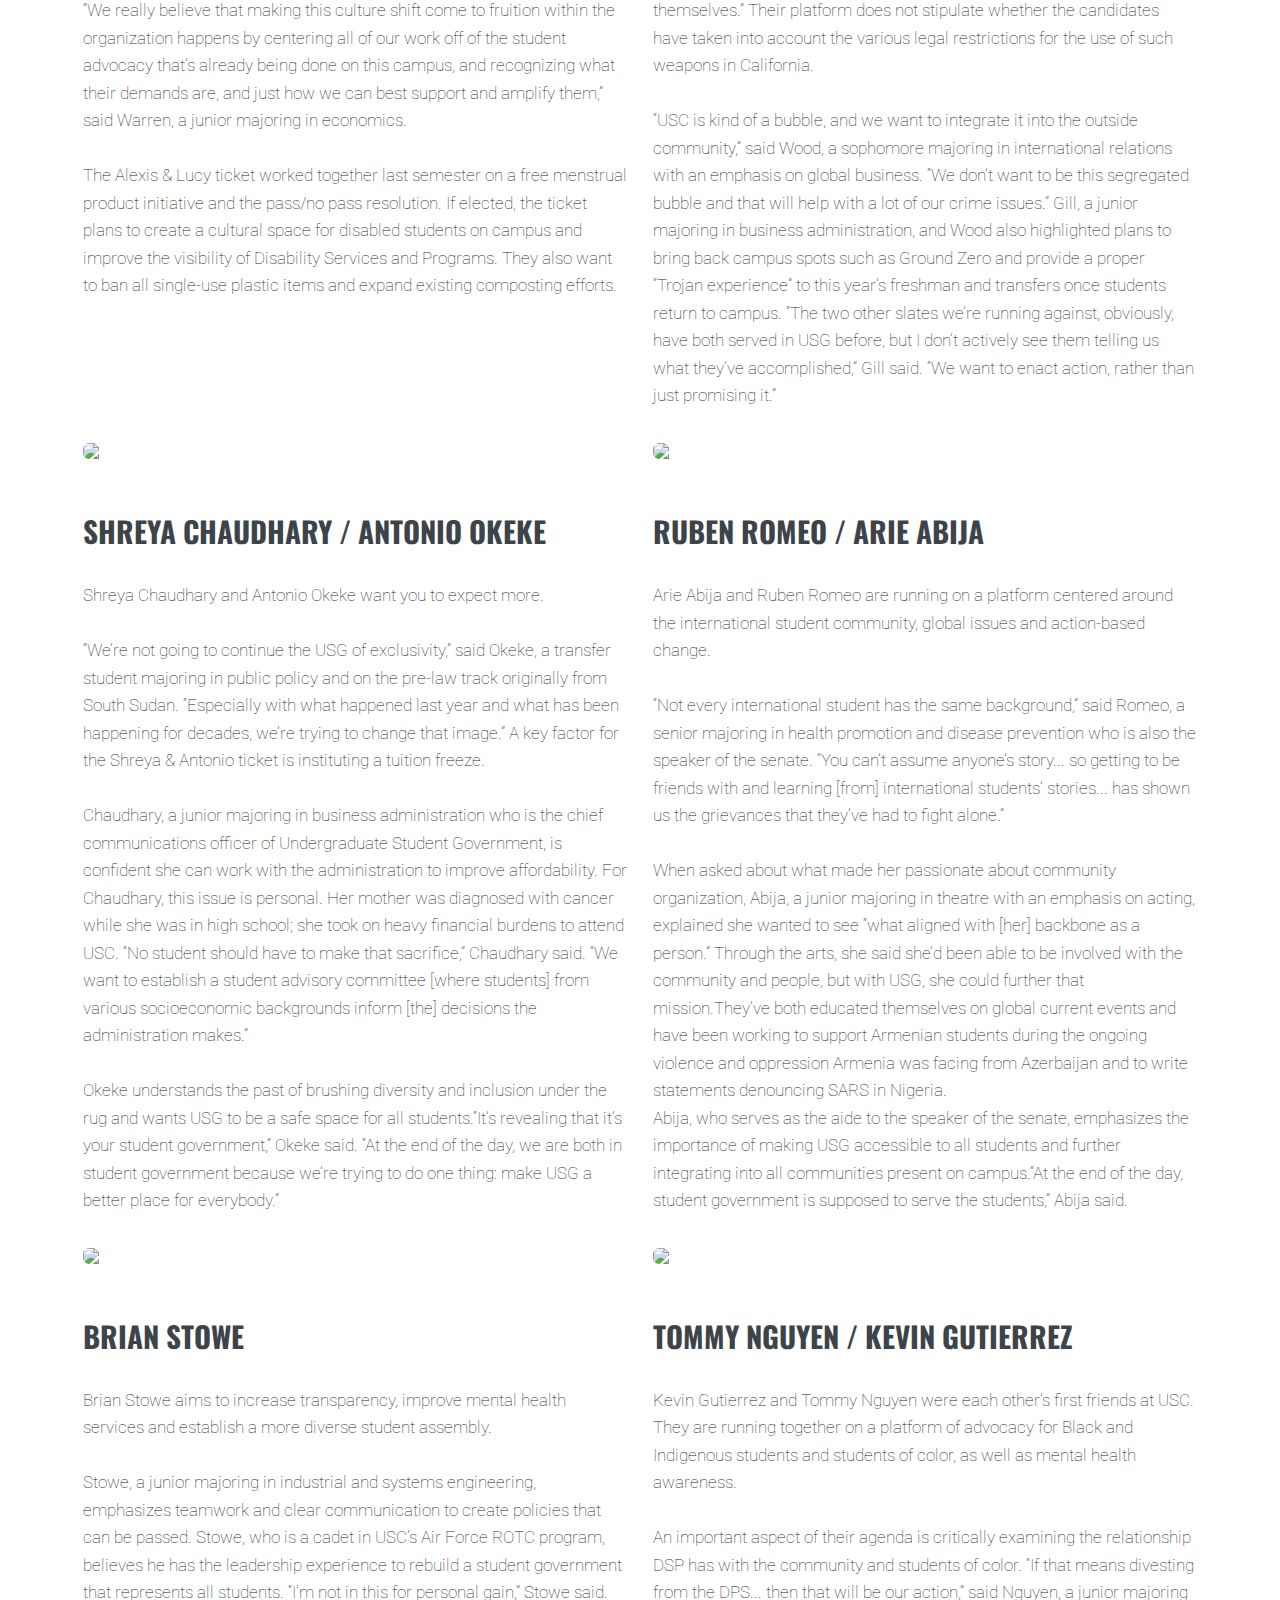
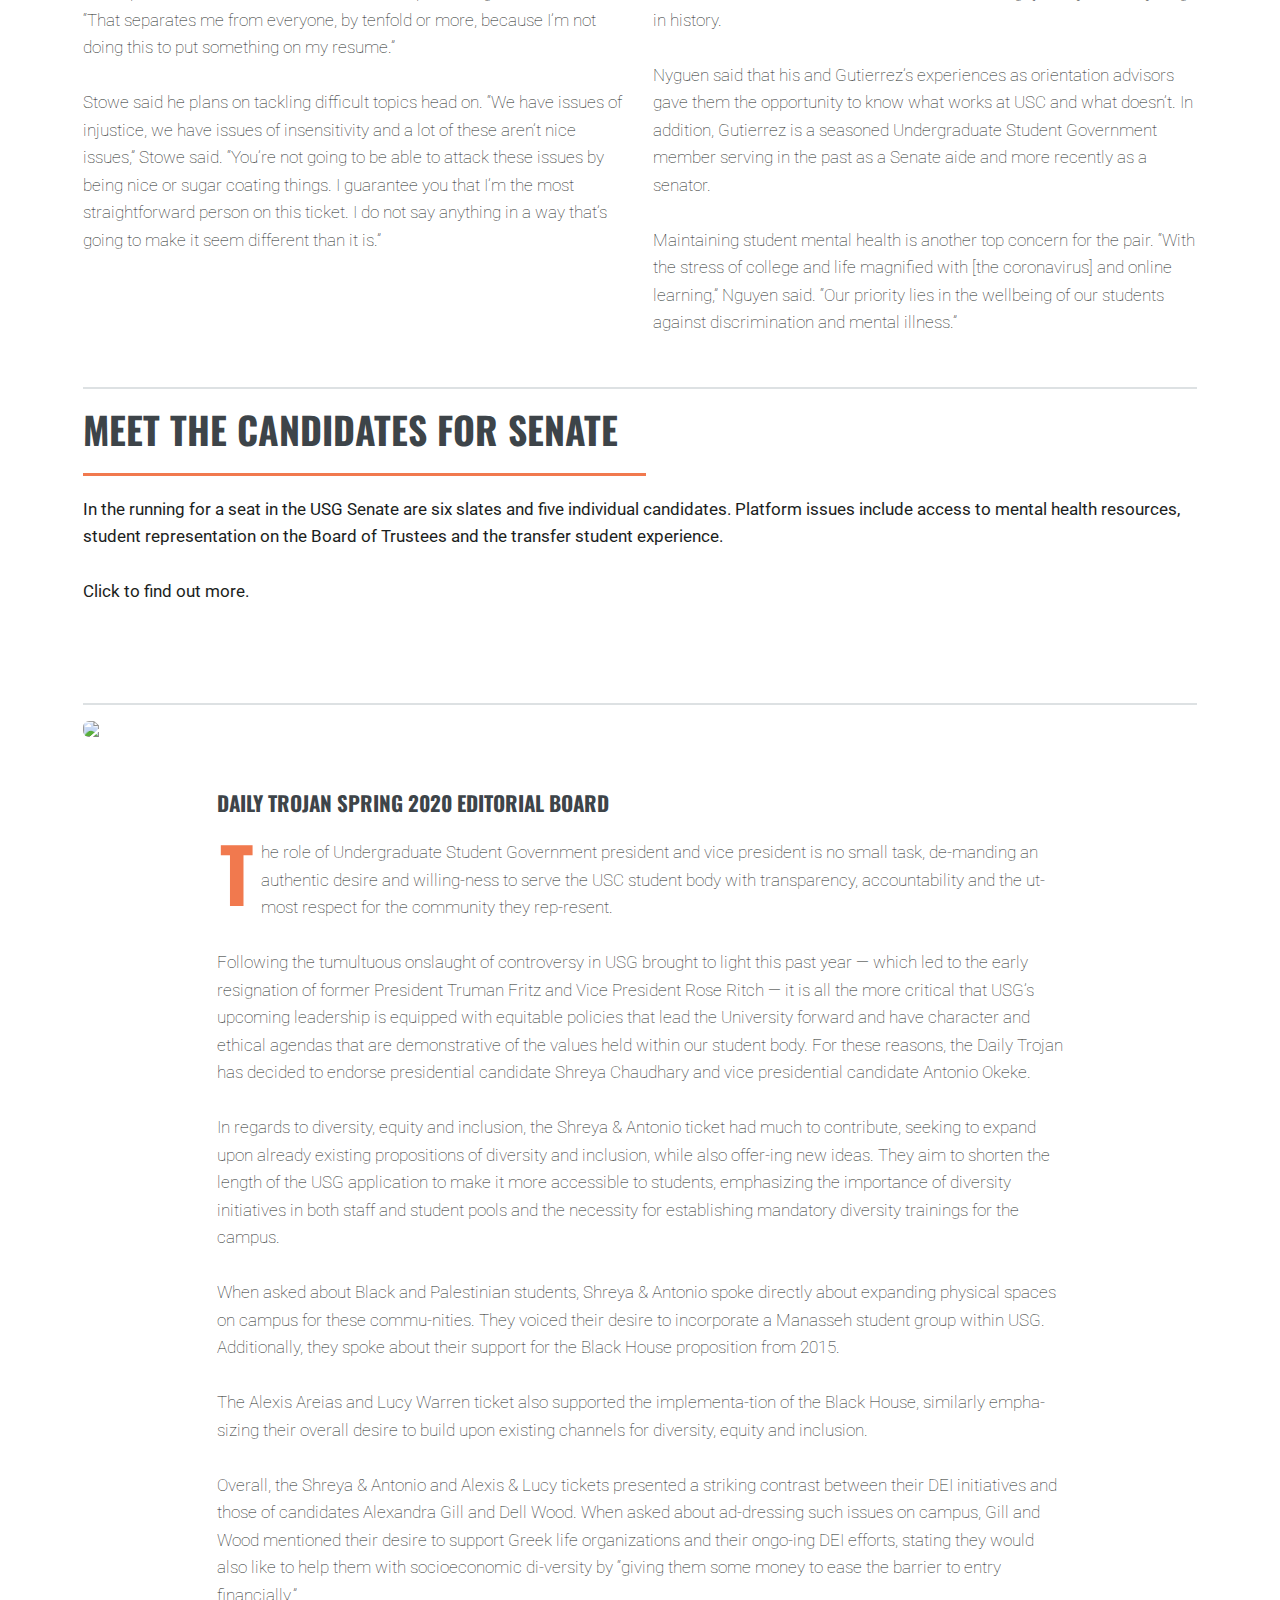
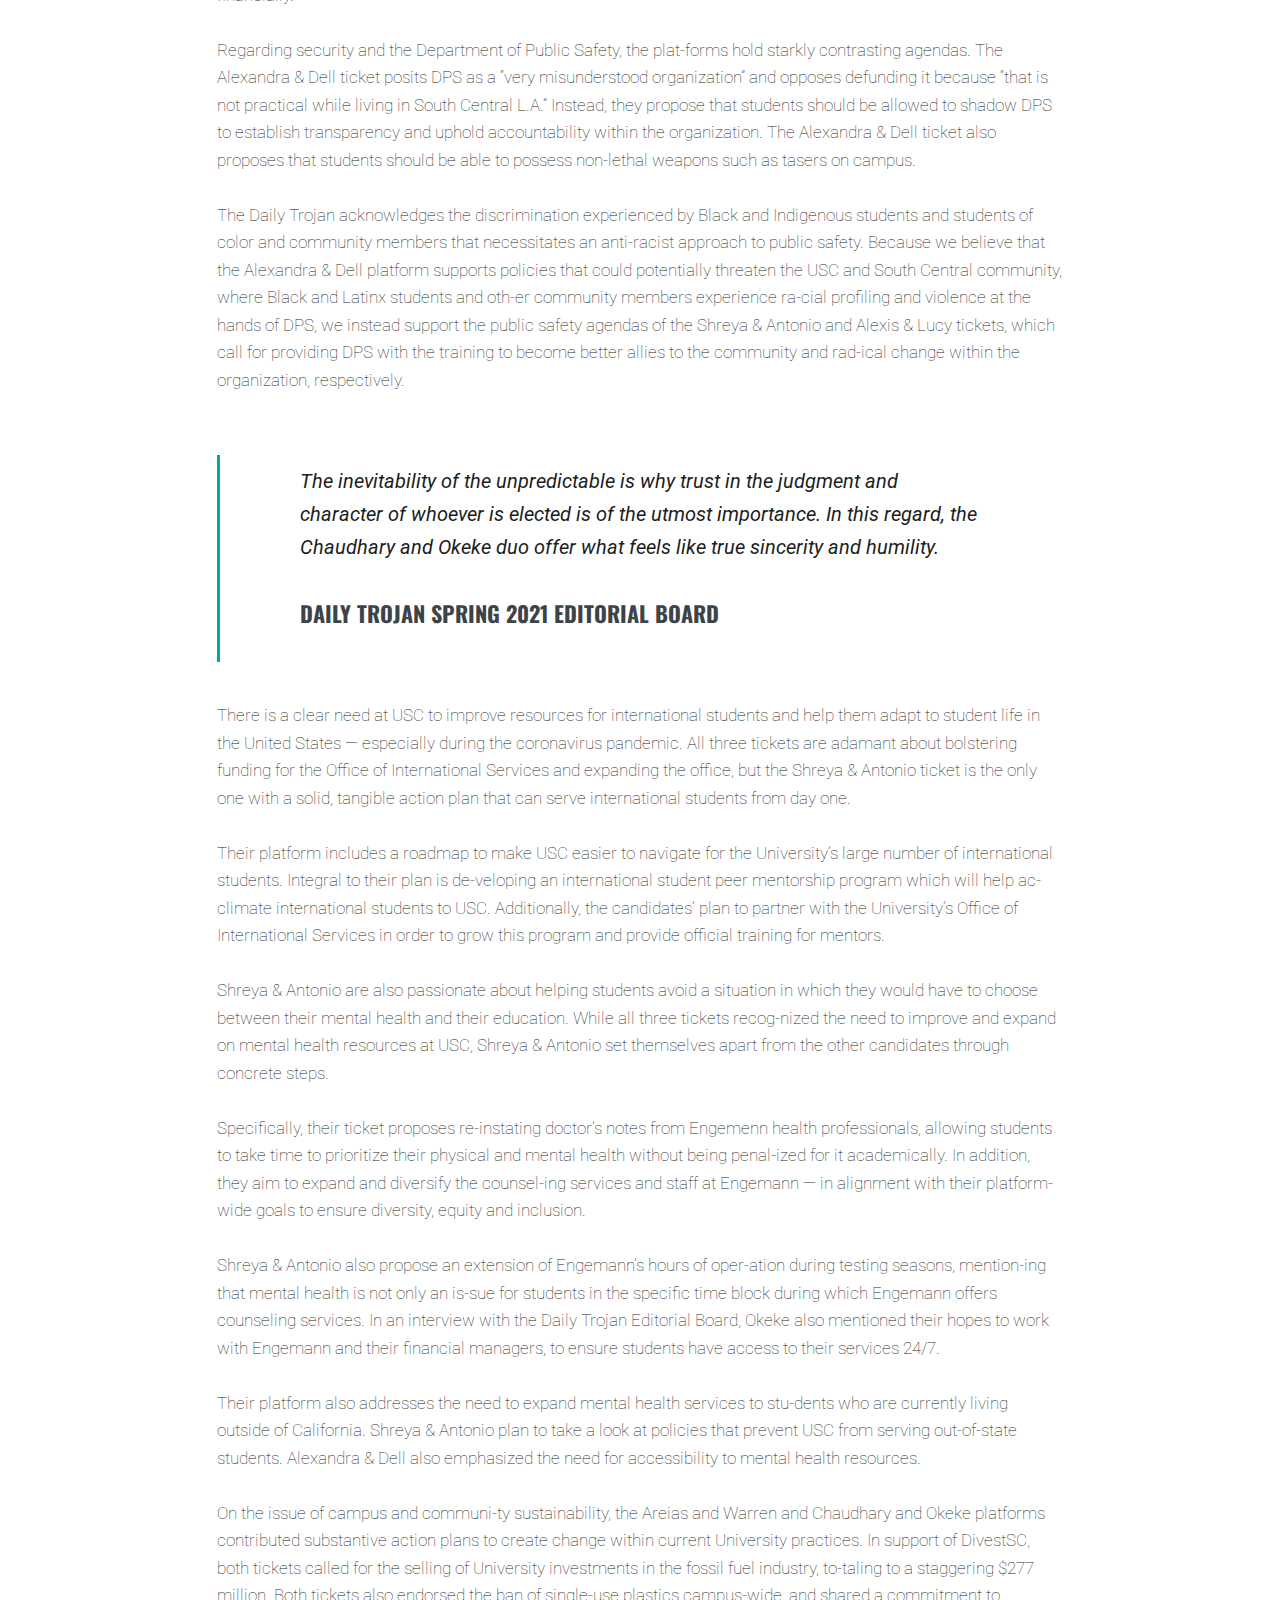
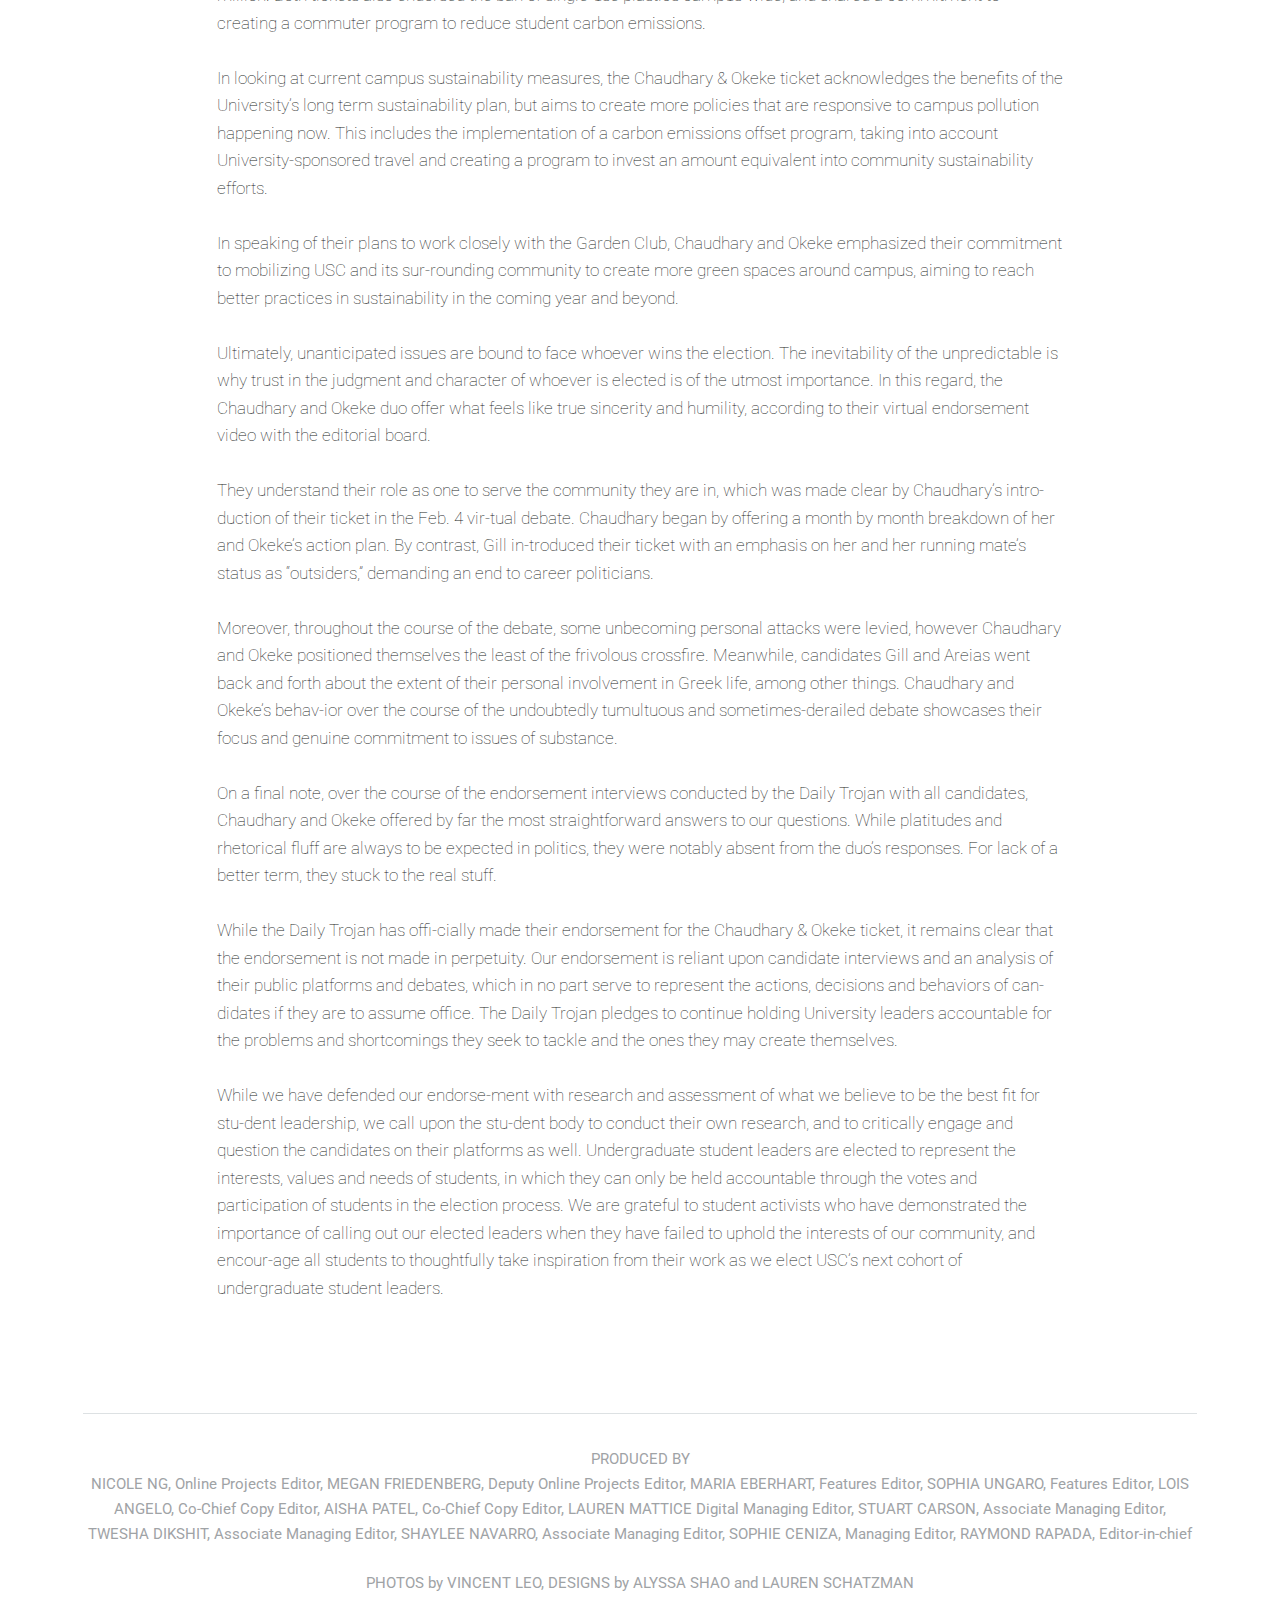
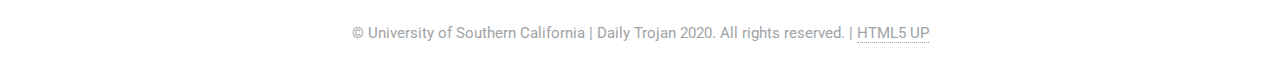
==== commit 8427ea50: "only senate left descriptions left" ====
--- a/index.html
+++ b/index.html
@@ -63,7 +63,7 @@
 
                 <!-- Header -->
                 <header id="header">
-                    <a href="index.html" class="logo">USG 2020 Voting Guide<strong> | The Daily Trojan </strong></a>
+                    <a href="index.html" class="logo">USG 2021 Voting Guide<strong> | The Daily Trojan </strong></a>
                     <ul class="icons">
                        <li><a href="http://dailytrojan.com/" class="icon fa-home"><span class="label" target=_blank>Dribbble</span></a></li>
                        <li><a href="https://twitter.com/dailytrojan" class="icon fa-twitter"><span class="label">Twitter</span></a></li>
@@ -85,7 +85,7 @@
 
 
                 <br><br><i>
-                Kevin Camargo is joined by the four USG presidential tickets and </i>Daily Trojan<i>'s features editor, who will give us a deeper look at the issues student government has worked to address over the course of its history. Music by Joakim Karud.</i>
+               Eduardo Ocampo is joined by the three USG presidential tickets and </i>Daily Trojan<i>'s podcast editor, who will give us a deeper look at the issues student government has worked to address over the course of its history. Music by Joakim Karud.</i>
             </section>
 
             <section style="margin-top: 0px;" id="pres">
@@ -96,29 +96,27 @@
 
                     <div class="row">
                         <div class="6u 12u$(small)">
-                            <span class="image main"><img src="img/pres/miles-christine.jpg" /></span>
-
-                            <h2>CHRISTINE NGUYEN / MILES KAY
+                            <span class="image main"><img src="img/screenshots/alexis-lucy.png" /></span>
+
+                            <h2>ALEXIS AREIAS / LUCY WARREN
                             </h2>
-                            <p>Christine Nguyen and Miles Kay said they’re focused on bridging the gap between the student body and USG. <br><br>
-                                “There are so many amazing things that USG does to help serve the student body,” said Nguyen, a first-generation sophomore majoring in political science. “However, there’s a communication divide where a lot of students don’t know what USG is, what USG stands for and how USG actually can be a resource to them.” <br><br>
-                                In the past year, Nguyen, has served as USG’s assistant director of marketing and worked with Tommy Tours. Kay, a junior majoring in mechanical engineering, served as the service director of Trojan Knights and vice president of Engineers Without Borders. <br><br>
-                                The ticket plans to include school-specific mental health forums for students to discuss issues related to their major and increase student awareness by creating initiatives designed to educate the student body of available resources.  <br><br>
-                                “We don’t believe that problems can be solved by throwing money at them,” said Kay. “We don’t want to just create all these new initiatives and have no one use them.”
+                            <p>For Alexis Areias and Lucy Warren, rebuilding trust in Undergraduate Student Government is essential.<br><br> “If  we’ve  seen  anything  in  the  last  year,  it’s  just  how much [trust] has dwindled,” said Areias, a junior majoring in political science. “And how little students can feel confident in this organization and that they’re being properly represented.” Areias and Warren, who currently serve as senator and  chief  diversity  officer  for  USG  respectively,  aim  to  collaborate  with  groups  outside  of  USG  to  tackle  financial barriers and accessibility issues. “We  really  believe  that  making  this  culture  shift  come  to  fruition  within  the  organization  happens  by  centering  all  of  our  work  off  of  the  student  advocacy  that’s   already   being   done   on   this   campus,   and   recognizing what their demands are, and just how we can  best  support  and  amplify  them,”  said  Warren,  a  junior majoring in economics.<br><br> 
+                            The  Alexis  &  Lucy  ticket  worked  together  last  semester   on   a   free   menstrual   product   initiative   and   the   pass/no   pass   resolution.   If   elected,   the   ticket  plans  to  create  a  cultural  space  for  disabled  students  on  campus  and  improve  the  visibility  of  Disability  Services  and  Programs.  They  also  want  to  ban  all  single-use  plastic  items  and  expand  existing  composting efforts.
+                                
                             </p>
 
                         </div>
                         <div class="6u$ 12u$(small)">
-                         <span class="image main"><img src="img/pres/christopher-trinity.jpg" /></span>
-
-                         <h2>CHRISTOPHER MCMORRAN / TRINITY LEE
+                         <span class="image main"><img src="img/screenshots/alexandra-del.png" /></span>
+
+                         <h2>ALEXANDRA GILL / DEL WOOD
                          </h2>
 
-                         <p>Many USC students know of USG but not what it does. Christopher McMorran and Trinity Lee hope to change that. <br><br>
-                            Sen. McMorran and senate aid Lee said they aim to create communicative relationships between USG and different student organizations on campus.
-                            McMorran, a junior majoring in political science and film and television production, said he sees the similarities between all the presidential platforms this year as a positive objective.<br><br>
-                            “It means we are united in what needs to be fixed at USC,” McMorran said. “The question is who we think has the skills and trust to really execute the platform. You shouldn’t just look at people who are promising you things, you should look at what each candidate [has] already done.”<br><br>
-                            McMorran and Lee, a freshman majoring in urban studies and planning, supervised the extension of the Transfer Forgiveness pass. The two are pushing to implement public transit subsidies, Adobe Access for all students on campus and educate people on the different types of resources the University offers. 
+                         <p>
+                            Both  first-year  transfer  students,  Alexandra  Gill  and  Del   Wood   have   never   served   in   USC   Undergraduate   Student Government before, but aim to use their platform to help “students feel safe on campus.”
+                            <br><br>
+                            Gill, who described dealing with campus police on her previous  college  campus,  does  not  want  to  abolish  the  Department  of  Public  Safety  but  rather  provide  officers  tools   including   trauma-informed   training   to   better   serve  students  through  problems.  Their  campaign  also  announced a plan to allow students to carry pepper spray and  tasers  on  campus  to  “protect  themselves.”  Their  platform  does  not  stipulate  whether  the  candidates  have  taken into account the various legal restrictions for the use of such weapons in California.<br><br>
+                            “USC  is  kind  of  a  bubble,  and  we  want  to  integrate  it  into  the  outside  community,”  said  Wood,  a  sophomore  majoring  in  international  relations  with  an  emphasis  on  global  business.  “We  don’t  want  to  be  this  segregated  bubble and that will help with a lot of our crime issues.” Gill, a junior  majoring  in  business  administration,  and  Wood  also  highlighted  plans  to  bring  back  campus  spots  such  as  Ground  Zero  and  provide  a  proper  “Trojan  experience”  to  this  year’s  freshman  and  transfers  once  students return to campus. “The two other slates we’re running against, obviously, have  both  served  in  USG  before,  but  I  don’t  actively  see  them telling us what they’ve accomplished,” Gill said. “We want to enact action, rather than just promising it.”
                         </p>
 
                     </div>
@@ -126,28 +124,48 @@
 
                 <div class="row">
                     <div class="6u 12u$(small)">
-                        <span class="image main"><img src="img/pres/sara-rohit.jpg" /></span>
-
-                        <h2>SARA KHOSHNIYATI / ROHIT BOLLA
+                        <span class="image main"><img src="img/screenshots/shreya-antonio.png" /></span>
+
+                        <h2>SHREYA CHAUDHARY / ANTONIO OKEKE
 
                         </h2>
-                        <p>Sara Khoshniyati and Rohit Bolla said their campaign aims to improve the dynamic between the student body and administrators by building upon relationships Khoshniyati developed as a USG senator.<br><br>
-                            “We want to empower and protect students,” said Khoshniyati, a junior majoring in human biology. “We’ve taken the concerns that we’ve seen on campus and established six focus areas, which include academic life, student life, administrative accountability, health safety and wellness, equal opportunity and sustainability.”<br><br>
-                            As a senator, Khoshniyati focused on tax-off purchases for students at USC Village, increasing the diversity of health care providers on campus and raising awareness and access to suicide hotlines on campus. She is currently working to get gender-neutral bathrooms in residential buildings.<br><br>
-                            Bolla, a sophomore majoring in philosophy, politics and economics, met Khoshniyati while working as assistant director of the Philanthropy Fund in Undergraduate Student Government. Bolla is a trip leader for the USC organization Peaks & Professors and acts as an Executive Board Member of the Economic Association. 
+                        <p>Shreya Chaudhary and Antonio Okeke want you to expect more.<br><br>
+                        “We’re not going to continue the USG of exclusivity,” said Okeke, a transfer student majoring in public policy and on the pre-law track originally from South Sudan. “Especially with what happened last year and what has been happening for decades, we’re trying to change that image.” A key factor for the Shreya & Antonio ticket is instituting a tuition freeze.<br><br>
+                        Chaudhary, a junior majoring in business administration who is the chief communications officer of Undergraduate Student Government, is confident she can work with the administration to improve affordability. For  Chaudhary,  this  issue  is  personal.  Her  mother  was  diagnosed with cancer while she was in high school; she took on heavy financial burdens to attend USC. “No   student   should   have   to   make   that   sacrifice,”   Chaudhary  said.  “We  want  to  establish  a  student  advisory committee [where students] from various socioeconomic backgrounds inform [the] decisions the administration makes.” <br><br>Okeke  understands  the  past  of  brushing  diversity  and  inclusion under the rug and wants USG to be a safe space for all students.“It’s revealing that it’s your student government,” Okeke said. “At the end of the day, we are both in student government  because  we’re  trying  to  do  one  thing:  make  USG  a  better place for everybody.” 
                         </p>
                     </div>
                     <div class="6u$ 12u$(small)">
-                     <span class="image main"><img src="img/pres/truman-rose.jpg" /></span>
-
-                     <h2>TRUMAN FRITZ / ROSE RITCH
+                     <span class="image main"><img src="img/screenshots/ruben-arie.png" /></span>
+
+                     <h2>RUBEN ROMEO / ARIE ABIJA
                      </h2>
 
-                     <p>For Truman Fritz and Rose Ritch, relationships are the foundation of their campaign.<br><br>
-                        “We have a rooted background in partnering with other people,” said Fritz, a junior majoring in business administration. “Whether it’s with students at large or the presence of different organizations here on campus like Greek life, we really find our passion and our leverage in being able to make change on campus through those partnerships.”<br><br>
-                        Fritz, who currently serves as the senior director of communications for USG, is running alongside Ritch, a current senator. The duo said their experiences in student government  helped them foster a vision for the future USG. <br><br>
-                        “We call it a living, breathing vision — something that is constantly evolving as the student experience is evolving,” Ritch said. “We want to create an opportunity for students to really have their voices heard and make this a student-first university.”<br><br>
-                        The two candidates said they will push to improve mental health services by increasing the number of counselors, expand physical spaces for diverse communities like the Native American Student Union and DREAMers.
+                     <p>Arie  Abija  and  Ruben  Romeo  are  running  on  a  platform  centered  around  the  international  student  community, global issues and action-based change.<br><br>
+                    “Not every international student has the same background,” said Romeo, a senior majoring in health promotion and  disease  prevention who is also the speaker of the senate. “You can’t assume anyone’s story... so  getting  to  be  friends with and learning  [from] international students’ stories... has shown us the grievances that they’ve had to fight alone.”<br><br>
+                    When asked about what made her passionate about community  organization, Abija, a junior majoring  in  theatre with an emphasis on acting, explained she wanted to see “what aligned with [her] backbone as a person.” Through the arts, she said she’d been able to  be  involved  with  the  community  and  people,  but  with USG, she could further that mission.They’ve both educated themselves on global current events  and  have  been  working  to  support  Armenian  students  during  the  ongoing  violence  and  oppression  Armenia  was  facing  from  Azerbaijan  and  to  write  statements denouncing SARS in Nigeria. <br><btr>
+                    Abija,  who  serves  as  the  aide  to  the  speaker  of  the  senate,  emphasizes  the  importance  of  making  USG  accessible to all students and further integrating into all communities present on campus.“At   the   end   of   the   day,   student   government   is   supposed to serve the students,” Abija said.
+                    </p>
+                </div>
+                    <div class="6u$ 12u$(small)">
+                     <span class="image main"><img src="img/screenshots/brian.png" /></span>
+
+                     <h2>BRIAN STOWE
+                     </h2>
+
+                     <p>Brian   Stowe   aims   to   increase   transparency,   improve  mental  health  services  and  establish  a  more diverse student assembly. <br><br>
+                    Stowe, a junior majoring in industrial and systems engineering, emphasizes teamwork and clear communication to create policies that can be passed. Stowe,  who  is  a  cadet  in  USC’s  Air  Force  ROTC  program, believes he has the leadership experience to rebuild a student government that represents all students. “I’m  not  in  this  for  personal  gain,”  Stowe  said.  “That  separates  me  from  everyone,  by  tenfold  or  more, because I’m not doing this to put something on my resume.”<br><br>
+                    Stowe said he plans on tackling difficult topics head on. “We  have  issues  of  injustice,  we  have  issues  of  insensitivity and a lot of these aren’t nice issues,” Stowe  said. “You’re not going to be able to attack  these issues by being nice or sugar coating things. I guarantee you that I’m the most straightforward person on this ticket. I do not say anything in a way that’s going to make it seem different than it is.” 
+                    </p>
+                </div>
+                    <div class="6u$ 12u$(small)">
+                     <span class="image main"><img src="img/screenshots/tommy-kevin2.png" /></span>
+
+                     <h2>TOMMY NGUYEN / KEVIN GUTIERREZ
+                     </h2>
+
+                     <p>Kevin  Gutierrez  and  Tommy  Nguyen  were  each  other’s   first   friends   at   USC.   They   are   running   together  on  a  platform  of  advocacy  for  Black  and  Indigenous students and students of color, as well as mental health awareness.<br><br>
+                    An important aspect of their agenda is critically examining   the   relationship   DSP   has   with   the   community and students of color. “If that means divesting from the DPS... then that will be our action,” said Nguyen, a junior  majoring in history.<br><br> Nyguen said that his and Gutierrez’s experiences as orientation advisors gave them the opportunity to know what works at USC and what doesn’t. In addition, Gutierrez is a seasoned Undergraduate Student  Government member serving in the past as a Senate aide and more recently as a senator. <br><br> Maintaining  student  mental  health is another top concern for the pair. “With the stress of college and life magnified with [the coronavirus]  and online learning,” Nguyen said. “Our priority lies in the wellbeing of our students against discrimination and mental illness.”
+
                     </p>
                 </div>
             </div>
@@ -166,20 +184,15 @@
      <div class="box alt">
         <div class="row gtr-50 gtr-uniform">
 
-            <div class="col-4"><span class="image fit"><a href="senate.html#senate1"><img src="img/senators/alexis-max.jpg" alt="" /></a></span></div>
-            <div class="col-4"><span class="image fit"><a href="senate.html#senate2"><img src="img/senators/cathy.jpg" alt="" /></a></span></div>
+            <div class="col-4"><span class="image fit"><a href="senate.html#senate1"><img src="img/senators/devin.png" alt="" /></a></span></div>
+            <div class="col-4"><span class="image fit"><a href="senate.html#senate2"><img src="img/senators/matthew-hana.png" alt="" /></a></span></div>
             <!-- Break -->
-            <div class="col-4"><span class="image fit"><a href="senate.html#senate3"><img src="img/senators/dario.jpg" alt="" /></a></span></div>
-            <div class="col-4"><span class="image fit"><a href="senate.html#senate4"><img src="img/senators/gabe-ruben.jpg" alt="" /></a></span></div>
-            <div class="col-4"><span class="image fit"><a href="senate.html#senate5"><img src="img/senators/isabel.jpg" alt="" /></a></span></div>
+            <div class="col-4"><span class="image fit"><a href="senate.html#senate3"><img src="img/senators/diego.png" alt="" /></a></span></div>
+            <div class="col-4"><span class="image fit"><a href="senate.html#senate4"><img src="img/senators/nicholas-henry.png" alt="" /></a></span></div>
+            <div class="col-4"><span class="image fit"><a href="senate.html#senate5"><img src="img/senators/hunter.png" alt="" /></a></span></div>
             <!-- Break -->
-            <div class="col-4"><span class="image fit"><a href="senate.html#senate6"><img src="img/senators/jonathan-vahim.jpg" alt="" /></a></span></div>
-            <div class="col-4"><span class="image fit"><a href="senate.html#senate7"><img src="img/senators/joshua-shreya.jpg" alt="" /></a></span></div>
-            <div class="col-4"><span class="image fit"><a href="senate.html#senate8"><img src="img/senators/julian-trinity.jpg" alt="" /></a></span></div>
-            <!-- Break -->
-            <div class="col-4"><span class="image fit"><a href="senate.html#senate9"><img src="img/senators/kevin.jpg" alt="" /></a></span></div>
-            <div class="col-4"><span class="image fit"><a href="senate.html#senate10"><img src="img/senators/lennon.jpg" alt="" /></a></span></div>
-            <div class="col-4"><span class="image fit"><a href="senate.html#senate11"><img src="img/senators/mayra-nathan.jpg" alt="" /></a></span></div>
+            <div class="col-4"><span class="image fit"><a href="senate.html#senate6"><img src="img/senators/russell-nivea.png" alt="" /></a></span></div>
+ 
         </div>
     </div>
 
@@ -191,24 +204,39 @@
   <div class="story">
                 <h3>DAILY TROJAN SPRING 2020 EDITORIAL BOARD</h3>
 
-      <p><span class="firstcharacter">I</span>t’s clear that the University must take great strides in improving the student experience at USC, whether it’s by expanding mental health resources on campus, implementing sustainable practices University-wide or increasing spaces for diverse communities. For this reason, the Daily Trojan Editorial Board endorses Undergraduate Student Government presidential candidate Truman Fritz and vice-presidential candidate Rose Ritch as they best reflect the interests of the USC community.<br><br>
-        As president and vice president, Fritz and Ritch would have little problem engaging with student-run organizations and administration as their campus influence extends across various student groups. Fritz, who currently serves as the senior director of communications at USG, and Ritch, who is currently a senator, both have the necessary experience and proven determination to effect a meaningful shift in campus culture. 
-        After conducting interviews with each ticket, it was clear the Truman & Rose ticket had clear, ambitious and feasible goals in their campaign platform. From the get-go, they were clear in saying merely two people cannot support all undergraduate students, which is why they said, if elected, they will govern through collaboration with other campus leaders to identify the gaps in USC’s resources. <br><br>
-    “I believe ... [in] our goals of being able to engage with the entire student body — and again, pulling back to two people cannot represent 20,000 — and that’s something we entirely acknowledge,” Ritch said. “That’s something that we really want to make a priority bringing the students in and I think we seem very eye-to-eye on everything.”</p>
-    <blockquote>“I believe ... [in] our goals of being able to engage with
-        the entire student body — and again, pulling back to two
-        people cannot represent 20,000 — and that’s something
-        we entirely acknowledge<br><br><h4>ROSE RITCH, USG VICE PRESIDENTIAL CANDIDATE</h4></blockquote><p>
-
-
-            The Truman & Rose ticket sets itself apart from the others in its acknowledgment that USC is a revenue-generating business that often has conflicting interests that counter those of the student body. We believe this acknowledgment is key to addressing the many concerns that the student body has had recently with the administration regarding corruption and a lack of accountability. USC is an institution for higher learning, but it is also a corporation that is constantly seeking profit, and these values often get in the way of each other. Fritz and Ritch understand this, which we believe is beneficial in encouraging change within the administration.<br><br>
-            Fritz and Ritch embody an effective working pair. Built on friendship and mutual values, Fritz and Ritch’s connection is authentic and therefore, the Editorial Board has concluded, necessary in leading the multi-million dollar enterprise that is USG. Whereas many of the other tickets seemed to show a disconnect and imbalance between the presidential candidate and the vice presidential candidate, Fritz and Ritch demonstrate a collaborative, balanced partnership that will facilitate their success as USG leaders.<br><br>
-            On the subject of the transfer and new student experience, Fritz and Ritch spoke empathetically about the unfair treatment that many transfer and spring admit students get, noting that these students are given a different and less comprehensive orientations. Fritz and Ritch supplied meaningful solutions to problems surrounding the inclusion of these communities. <br><br>
-            Fritz proposed a fix as simple as issuing transfer or spring admit students their USC ID cards earlier than orientation so these students could use the facilities on campus such as the gym in an effort to acclimate to campus life. By providing manageable and meaningful changes to problems like these, the Truman and Rose ticket shows its commitment to inclusion for all members of the student body.<br><br>
-            Fritz and Ritch recognize that sustainability is one of the major and shared goals of each presidential ticket but distinguish themselves by having the most aggressive platform to find campus-wide solutions. After reviewing the drafted 2028 Sustainability Plans for the University, Fritz noted that the administration’s plans were not ambitious enough and that there needs to be accountability if these goals are not met. 
-            Their plan ranges from phasing out single-use plastics to educating students on living sustainable lives during their academic tenure and beyond. Most notably, the campaign draws from meetings with the administration and the 2020 sustainability goals that were not met and uses these as a guiding force that furthers environmental consciousness on the USC campus as a whole. <br><br>
-            The duo admitted that issues surrounding mental health have affected them both during their time at the University and, in turn, want to prioritize student health and well-being. If elected, they plan to take a “student-first” approach to address the current mental health crisis. Fritz and Ritch intend to improve upon existing resources by increasing the diversity of the counselors at Engemann Student Health Center to serve underrepresented communities and by working with the current Student Assembly for Accessibility to accommodate students when mental health may affect their academic attendance and performance.<br><br>
-            Most of all, the Daily Trojan Editorial Board recognizes Fritz and Ritch’s propensity for serving the USC community with clear and attainable goals that, if elected, will help shift our University’s focus to initiatives and efforts that put students first. This is important to consider once students cast their votes this week.
+      <p><span class="firstcharacter">T</span>he  role  of  Undergraduate  Student  Government   president   and   vice   president   is   no   small   task,   de-manding an authentic desire and willing-ness to serve the USC student body with transparency,  accountability  and  the  ut-most respect for the community they rep-resent. <br><br> 
+    Following  the  tumultuous  onslaught  of  controversy  in  USG  brought  to  light  this  past  year  —  which  led  to  the  early  resignation  of  former  President  Truman  Fritz   and   Vice   President   Rose   Ritch   —  it  is  all  the  more  critical  that  USG’s  upcoming  leadership  is  equipped  with  equitable policies that lead the University forward  and  have  character  and  ethical  agendas  that  are  demonstrative  of  the  values   held   within   our   student   body.   For  these  reasons,  the  Daily  Trojan  has  decided to endorse presidential candidate Shreya  Chaudhary  and  vice  presidential  candidate Antonio Okeke.<br><br>
+    In  regards  to  diversity,  equity  and  inclusion, the Shreya & Antonio ticket had much  to  contribute,  seeking  to  expand  upon already existing propositions of diversity  and  inclusion,  while  also  offer-ing  new  ideas.  They  aim  to  shorten  the  length of the USG application to make it more accessible to students, emphasizing the importance of diversity initiatives in both  staff  and  student  pools  and  the  necessity for establishing mandatory diversity trainings for the campus.<br><br>
+    When      asked      about      Black      and      Palestinian  students,  Shreya  &  Antonio  spoke  directly  about  expanding  physical  spaces  on  campus  for  these  commu-nities.  They  voiced  their  desire  to  incorporate a Manasseh student group within USG. Additionally, they spoke about their support  for  the  Black  House  proposition  from 2015. <br><br>
+    The  Alexis  Areias  and  Lucy  Warren  ticket  also  supported  the  implementa-tion of the Black House, similarly empha-sizing  their  overall  desire  to  build  upon  existing   channels   for   diversity,   equity   and inclusion.<br><br>
+    Overall,   the   Shreya   &   Antonio   and   Alexis  &  Lucy  tickets  presented  a  striking contrast between their DEI initiatives and  those  of  candidates  Alexandra  Gill  and  Dell  Wood.  When  asked  about  ad-dressing such issues on campus, Gill and Wood  mentioned  their  desire  to  support  Greek  life  organizations  and  their  ongo-ing  DEI  efforts,  stating  they  would  also  like to help them with socioeconomic di-versity  by  “giving  them  some  money  to  ease the barrier to entry financially.”<br><br> Regarding        security        and        the        Department  of  Public  Safety,  the  plat-forms  hold  starkly  contrasting  agendas.  The  Alexandra  &  Dell  ticket  posits  DPS  as  a  “very  misunderstood  organization”  and  opposes  defunding  it  because  “that  is   not   practical   while   living   in   South   Central  L.A.”  Instead,  they  propose  that  students  should  be  allowed  to  shadow  DPS  to  establish  transparency  and  uphold  accountability  within  the  organization.  The  Alexandra  &  Dell  ticket  also  proposes that students should be able to possess  non-lethal  weapons  such  as  tasers on campus.<br><br>
+    The Daily   Trojan   acknowledges   the   discrimination    experienced    by    Black    and  Indigenous  students  and  students  of  color  and  community  members  that  necessitates  an  anti-racist  approach  to  public  safety.  Because  we  believe  that  the  Alexandra  &  Dell  platform  supports  policies  that  could  potentially  threaten  the  USC  and  South  Central  community,  where Black and Latinx students and oth-er  community  members  experience  ra-cial profiling and violence at the hands of DPS, we instead support the public safety  agendas  of  the  Shreya  &  Antonio  and  Alexis & Lucy tickets, which call for providing  DPS  with  the  training  to  become  better  allies  to  the  community  and  rad-ical  change  within  the  organization, respectively.<br><br>
+   
+   </p>
+    <blockquote>The inevitability of the unpredictable is why trust in the judgment and character of whoever is elected is of the utmost importance. In this regard, the Chaudhary and Okeke duo offer what feels like true sincerity and humility.<br><br><h4>DAILY TROJAN SPRING 2021 EDITORIAL BOARD</h4></blockquote><p>
+
+
+            There is a clear need at USC to improve resources  for  international  students  and  help  them  adapt  to  student  life  in  the  United  States  —  especially  during  the  coronavirus  pandemic.  All  three  tickets  are  adamant  about  bolstering  funding for  the  Office  of  International  Services  and expanding the office, but the Shreya &  Antonio  ticket  is  the  only  one  with  a  solid, tangible action plan that can serve international students from day one.<br><br>
+            Their   platform   includes   a   roadmap   to  make  USC  easier  to  navigate  for  the  University’s large number of international  students.  Integral  to  their  plan  is  de-veloping  an  international  student  peer  mentorship  program  which  will  help  ac-climate  international  students  to  USC.  Additionally,   the   candidates’   plan   to   partner  with  the  University’s  Office  of  International  Services  in  order  to  grow  this  program  and  provide  official  training for mentors.<br><br>
+            Shreya  &  Antonio  are  also  passionate  about  helping  students  avoid  a  situation  in  which  they  would  have  to  choose  between  their  mental  health  and  their  education.  While  all  three  tickets  recog-nized the need to improve and expand on mental  health  resources  at  USC,  Shreya  & Antonio set themselves apart from the other candidates through concrete steps.<br><br>
+            Specifically,  their  ticket  proposes  re-instating  doctor’s  notes  from  Engemenn  health  professionals,  allowing  students  to  take  time  to  prioritize  their  physical  and  mental  health  without  being  penal-ized for it academically. In addition, they aim to expand and diversify the counsel-ing services and staff at Engemann — in alignment with their platform-wide goals to ensure diversity, equity and inclusion.<br><br>
+            Shreya & Antonio also propose an extension  of  Engemann’s  hours  of  oper-ation  during  testing  seasons,  mention-ing  that  mental  health  is  not  only  an  is-sue for students in the specific time block during   which   Engemann   offers   counseling services. In   an   interview   with   the Daily  Trojan  Editorial  Board,  Okeke  also mentioned their hopes to work with Engemann and their financial managers, to  ensure  students  have  access  to their services 24/7. <br><br>
+            Their platform also addresses the need to expand mental health services to stu-dents who are currently living outside of California. Shreya & Antonio plan to take a  look  at  policies  that  prevent  USC  from  serving  out-of-state  students.  Alexandra  &  Dell  also  emphasized  the  need  for  accessibility to mental health resources.<br><br>
+            On the issue of campus and communi-ty  sustainability,  the  Areias  and  Warren  and   Chaudhary   and   Okeke   platforms   contributed  substantive  action  plans  to  create  change  within  current  University  practices.  In  support  of  DivestSC, both tickets called for the selling of University investments in the fossil fuel industry, to-taling to a staggering $277 million. Both tickets  also  endorsed  the  ban  of  single-use   plastics   campus-wide,   and   shared   a  commitment  to  creating  a  commuter  program to reduce student carbon emissions. <br><br>
+            In   looking   at   current   campus   sustainability  measures,  the  Chaudhary  &  Okeke  ticket  acknowledges  the  benefits  of the University’s long term sustainability plan, but aims to create more policies that  are  responsive  to  campus  pollution  happening now. This includes the implementation  of  a  carbon  emissions  offset  program, taking into account University-sponsored travel and creating a program to invest an amount equivalent into community sustainability efforts.<br><br>
+            In   speaking   of   their   plans   to   work   closely with the Garden Club, Chaudhary and   Okeke   emphasized   their   commitment   to   mobilizing   USC   and   its   sur-rounding   community   to   create   more   green  spaces  around  campus,  aiming  to  reach better practices in sustainability in the coming year and beyond.<br><br>
+            Ultimately,   unanticipated   issues   are   bound to face whoever wins the election. The  inevitability  of  the  unpredictable  is  why trust in the judgment and character of whoever is elected is of the utmost importance.  In  this  regard,  the  Chaudhary  and  Okeke  duo  offer  what  feels  like  true  sincerity    and    humility,    according    to    their virtual endorsement video with the editorial board. <br><br>
+            They  understand  their  role  as  one  to  serve  the  community  they  are  in,  which  was  made  clear  by  Chaudhary’s  intro-duction  of  their  ticket  in  the  Feb.  4  vir-tual debate. Chaudhary began by offering a month by month breakdown of her and Okeke’s  action  plan.  By  contrast,  Gill  in-troduced  their  ticket  with  an  emphasis  on  her  and  her  running  mate’s  status  as  “outsiders,”  demanding  an  end  to  career  politicians.<br><br> Moreover,   throughout   the   course   of   the  debate,  some  unbecoming  personal  attacks  were  levied,  however  Chaudhary  and   Okeke   positioned   themselves   the   least of the frivolous crossfire. Meanwhile, candidates Gill and Areias went back and forth  about  the  extent  of  their  personal  involvement  in  Greek  life,  among  other  things.  Chaudhary  and  Okeke’s  behav-ior  over  the  course  of  the  undoubtedly  tumultuous  and  sometimes-derailed  debate  showcases  their  focus  and  genuine  commitment to issues of substance. <br><br> On  a  final  note,  over  the  course  of  the  endorsement  interviews  conducted  by  the  Daily  Trojan  with  all  candidates,  Chaudhary  and  Okeke  offered  by  far  the  most   straightforward   answers   to   our   questions.  While  platitudes  and  rhetorical fluff are always to be expected in politics,  they  were  notably  absent  from  the  duo’s responses. For lack of a better term, they stuck to the real stuff. <br><br> While    the    Daily    Trojan    has    offi-cially  made  their  endorsement  for  the  Chaudhary  &  Okeke  ticket,  it  remains  clear  that  the  endorsement  is  not  made  in perpetuity. Our endorsement is reliant upon candidate interviews and an analysis of their public platforms and debates, which  in  no  part  serve  to  represent  the  actions,  decisions  and  behaviors  of  can-didates  if  they  are  to  assume  office.  The  Daily  Trojan  pledges  to  continue  holding University leaders accountable for the problems   and   shortcomings   they   seek   to  tackle  and  the  ones  they  may  create  themselves. <br><br> While  we  have  defended  our  endorse-ment  with  research  and  assessment  of  what we believe to be the best fit for stu-dent  leadership,  we  call  upon  the  stu-dent body to conduct their own research, and to critically engage and question the candidates  on  their  platforms  as  well.  Undergraduate student leaders are elected  to  represent  the  interests,  values  and  needs of students, in which they can only be  held  accountable  through  the  votes  and participation of students in the election  process.  We  are  grateful  to  student  activists who have demonstrated the importance  of  calling  out  our  elected  leaders  when  they  have  failed  to  uphold  the  interests  of  our  community,  and  encour-age  all  students  to  thoughtfully  take  inspiration  from  their  work  as  we  elect  USC’s  next  cohort  of  undergraduate  student leaders. <br><br>
+
+
+
+
+
+
+
+
+
+            
 
            </p>
         </div>
@@ -219,9 +247,9 @@
         <hr>
         <p class="copyright" style="text-align:center;">
             PRODUCED BY <br>
-            ALINA ABIDI, Online Projects Editor, NATHAN ACKERMAN, Associate Managing Editor, DANIEL HAHM, Features Editor, KITTY HUANG, Design Director, LAUREN MATTICE Digital Managing Editor, NATALIE OGANESYEN, Associate Managing Editor, RAYMOND RAPADA, Managing Editor, KATE SEQUEIRA, Editor-in-chief<br><br>
-
-            PHOTOS by VINCENT LEO
+            NICOLE NG, Online Projects Editor, MEGAN FRIEDENBERG, Deputy Online Projects Editor, MARIA EBERHART, Features Editor, SOPHIA UNGARO, Features Editor, LOIS ANGELO, Co-Chief Copy Editor, AISHA PATEL, Co-Chief Copy Editor, LAUREN MATTICE Digital Managing Editor, STUART CARSON, Associate Managing Editor, TWESHA DIKSHIT, Associate Managing Editor, SHAYLEE NAVARRO, Associate Managing Editor, SOPHIE CENIZA, Managing Editor, RAYMOND RAPADA, Editor-in-chief<br><br>
+
+            PHOTOS by VINCENT LEO, DESIGNS by ALYSSA SHAO and LAUREN SCHATZMAN
           
             <br>
             <br> &copy; University of Southern California | Daily Trojan 2020. All rights reserved. | <a href="http://html5up.net">HTML5 UP</a></p>
@@ -245,9 +273,8 @@
                 <li>
                     <span class="opener">More stories</span>
                     <ul>
-                      <li><a target=_blank href="http://dailytrojan.com/2020/02/09/unpacking-a-hectic-day/">A day in the life of the USG President</a></li>
-                      <li><a target=_blank href="http://dailytrojan.com/2020/02/09/how-uscs-1962-student-elections-created-the-path-to-watergate/">How USC’s 1962 student elections created the path to Watergate</a></li>
-                      <li><a target=_blank href="http://dailytrojan.com/2020/02/09/evaluating-usgs-multi-million-dollar-budget/">Evaluating USG’s multi-million dollar budget</a></li>
+                      <li><a target=_blank href="https://dailytrojan.com/2021/02/17/usg-attempts-to-move-forward-in-aftermath-of-racial-reckoning/">USG attempts to move forward in aftermath of racial reckoning</a></li>
+                      <li><a target=_blank href="https://dailytrojan.com/2021/02/16/lack-of-transparency-creates-frustration-in-usg/">Lack of transparency creates frustration in USG</a></li>
                   </ul>
               </li>
               <li>
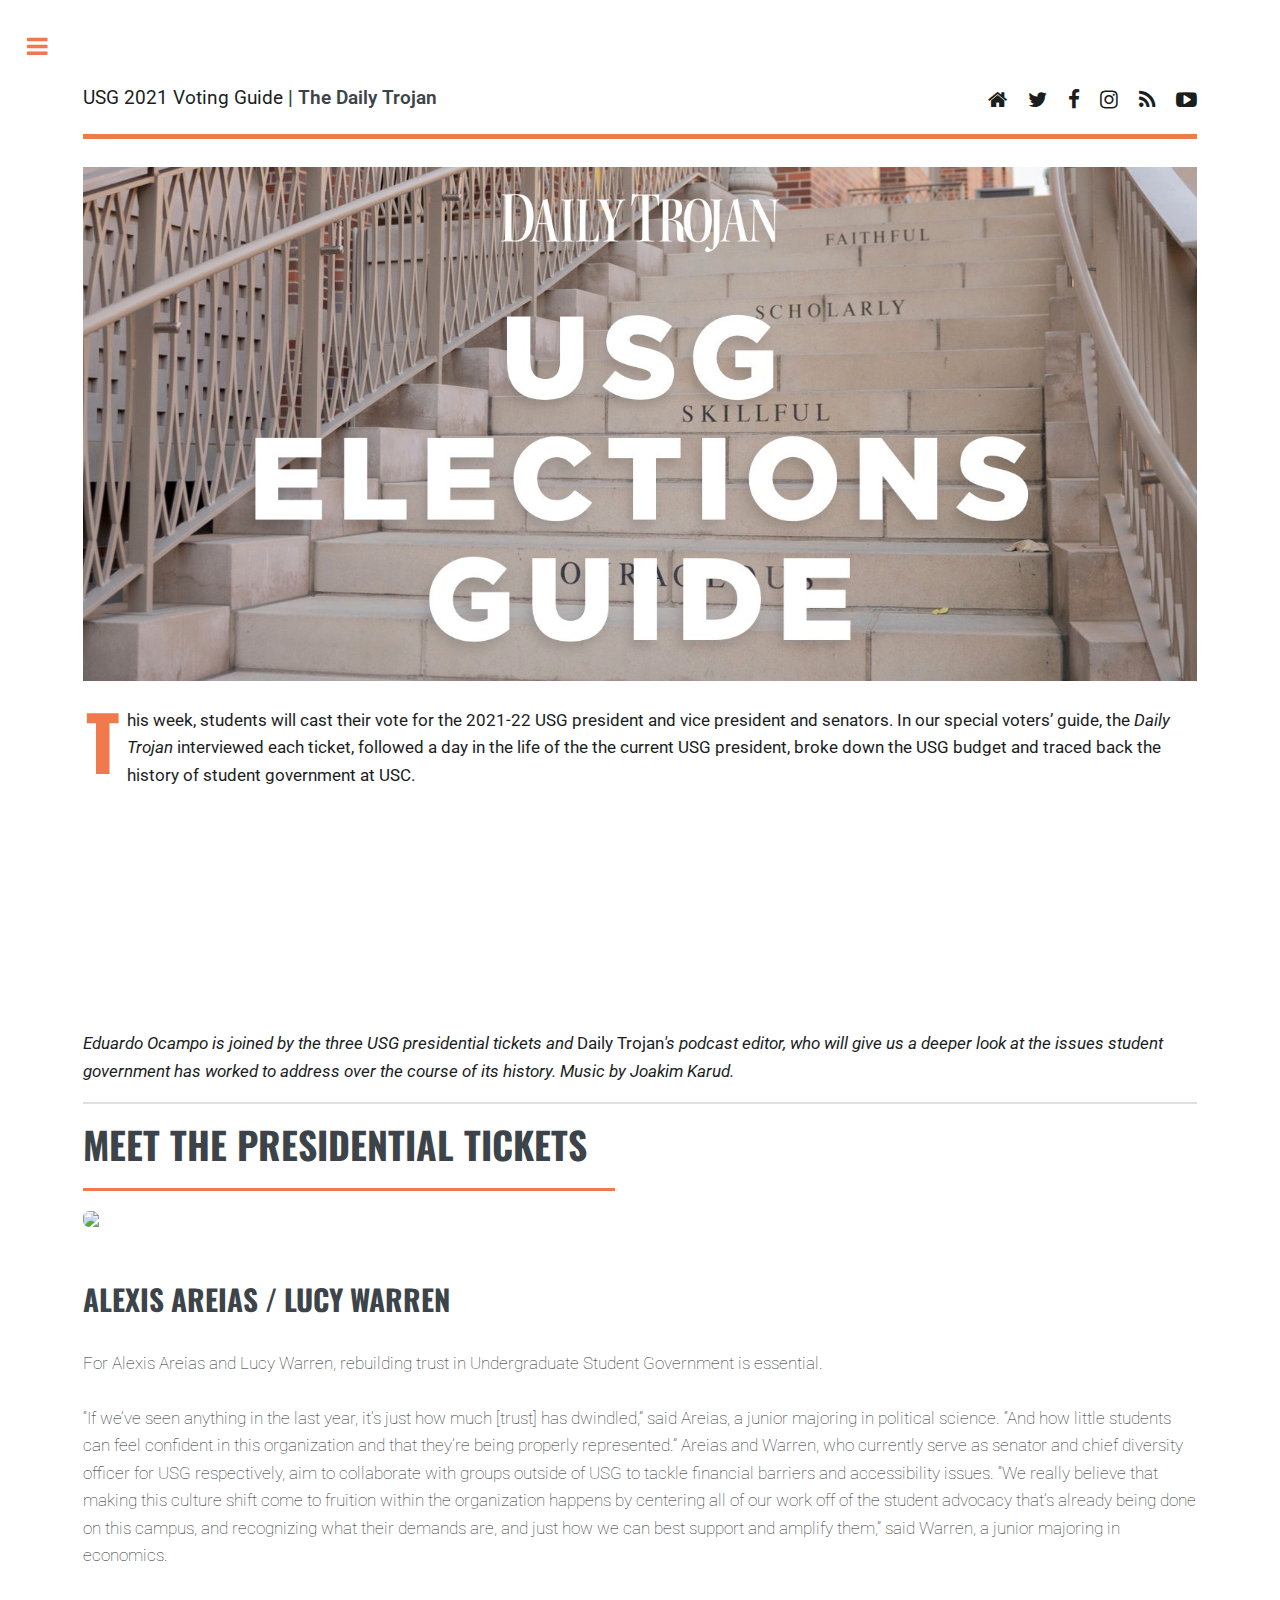
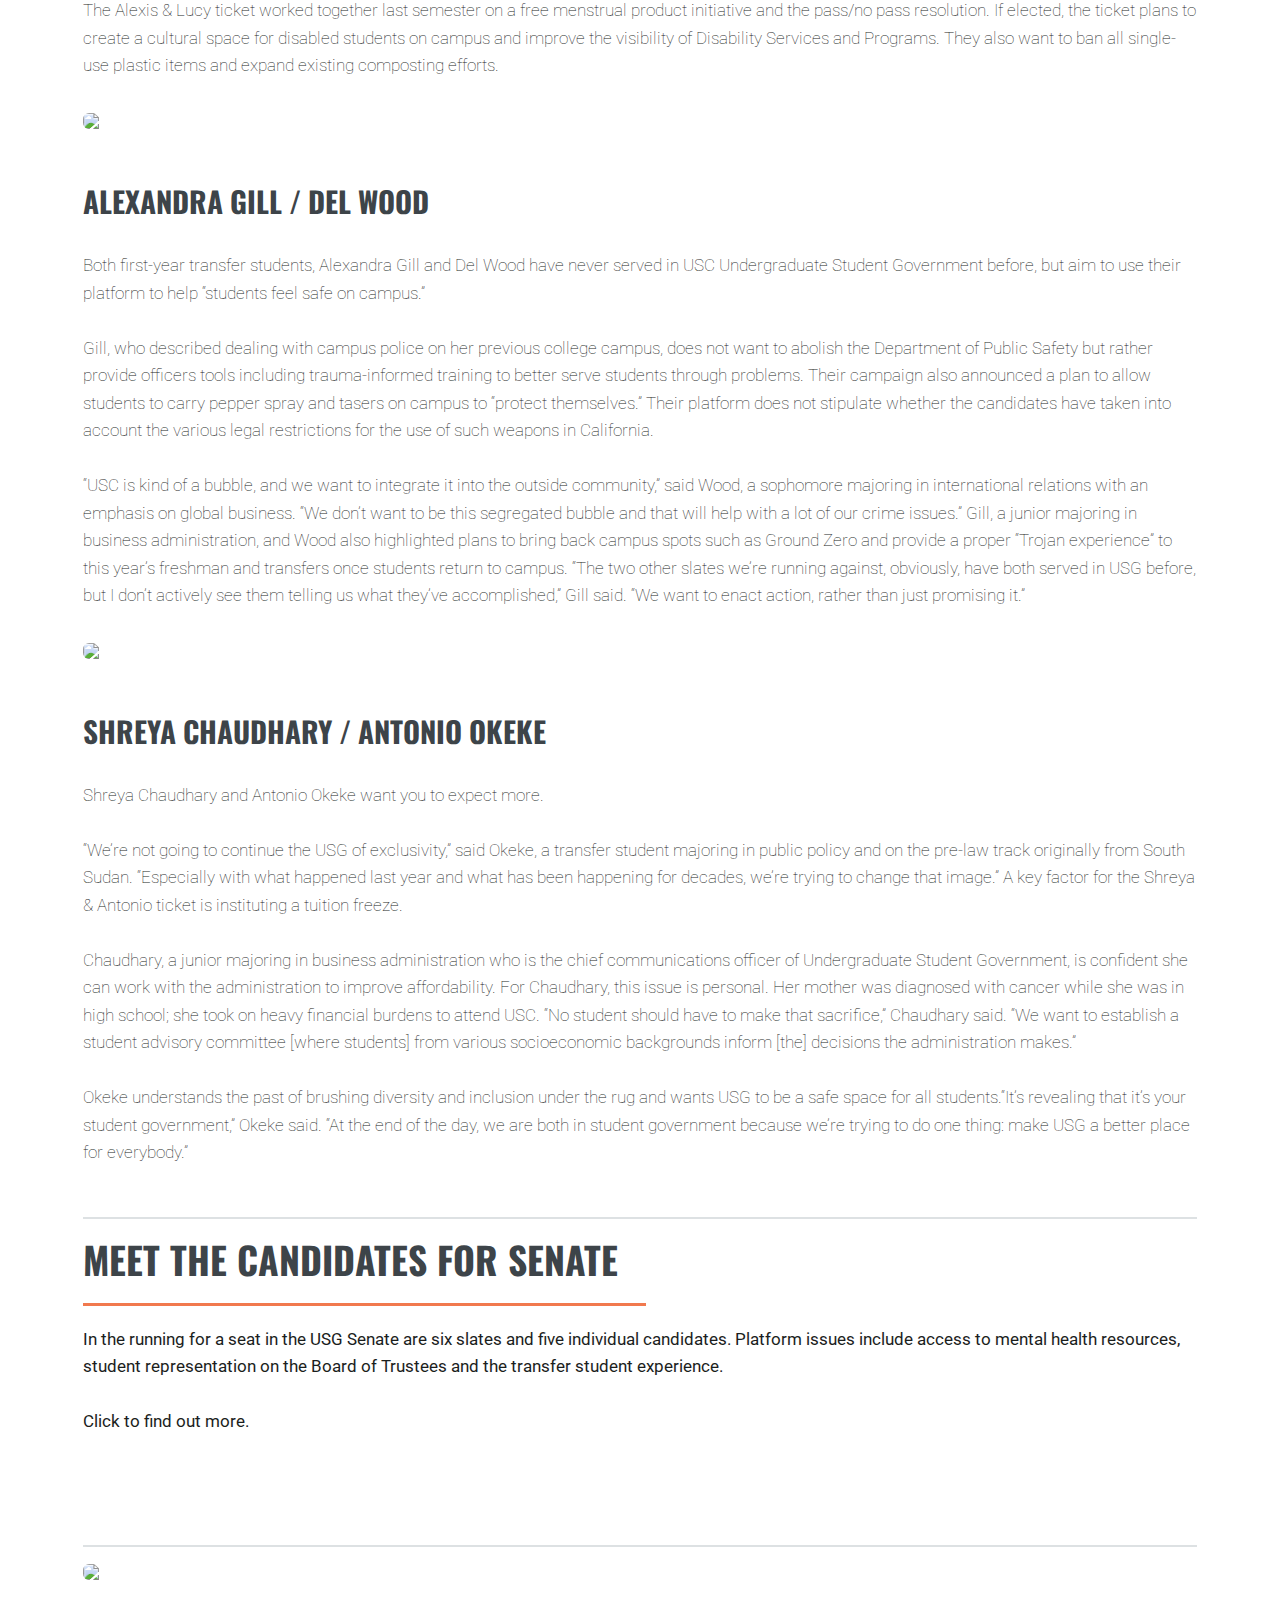
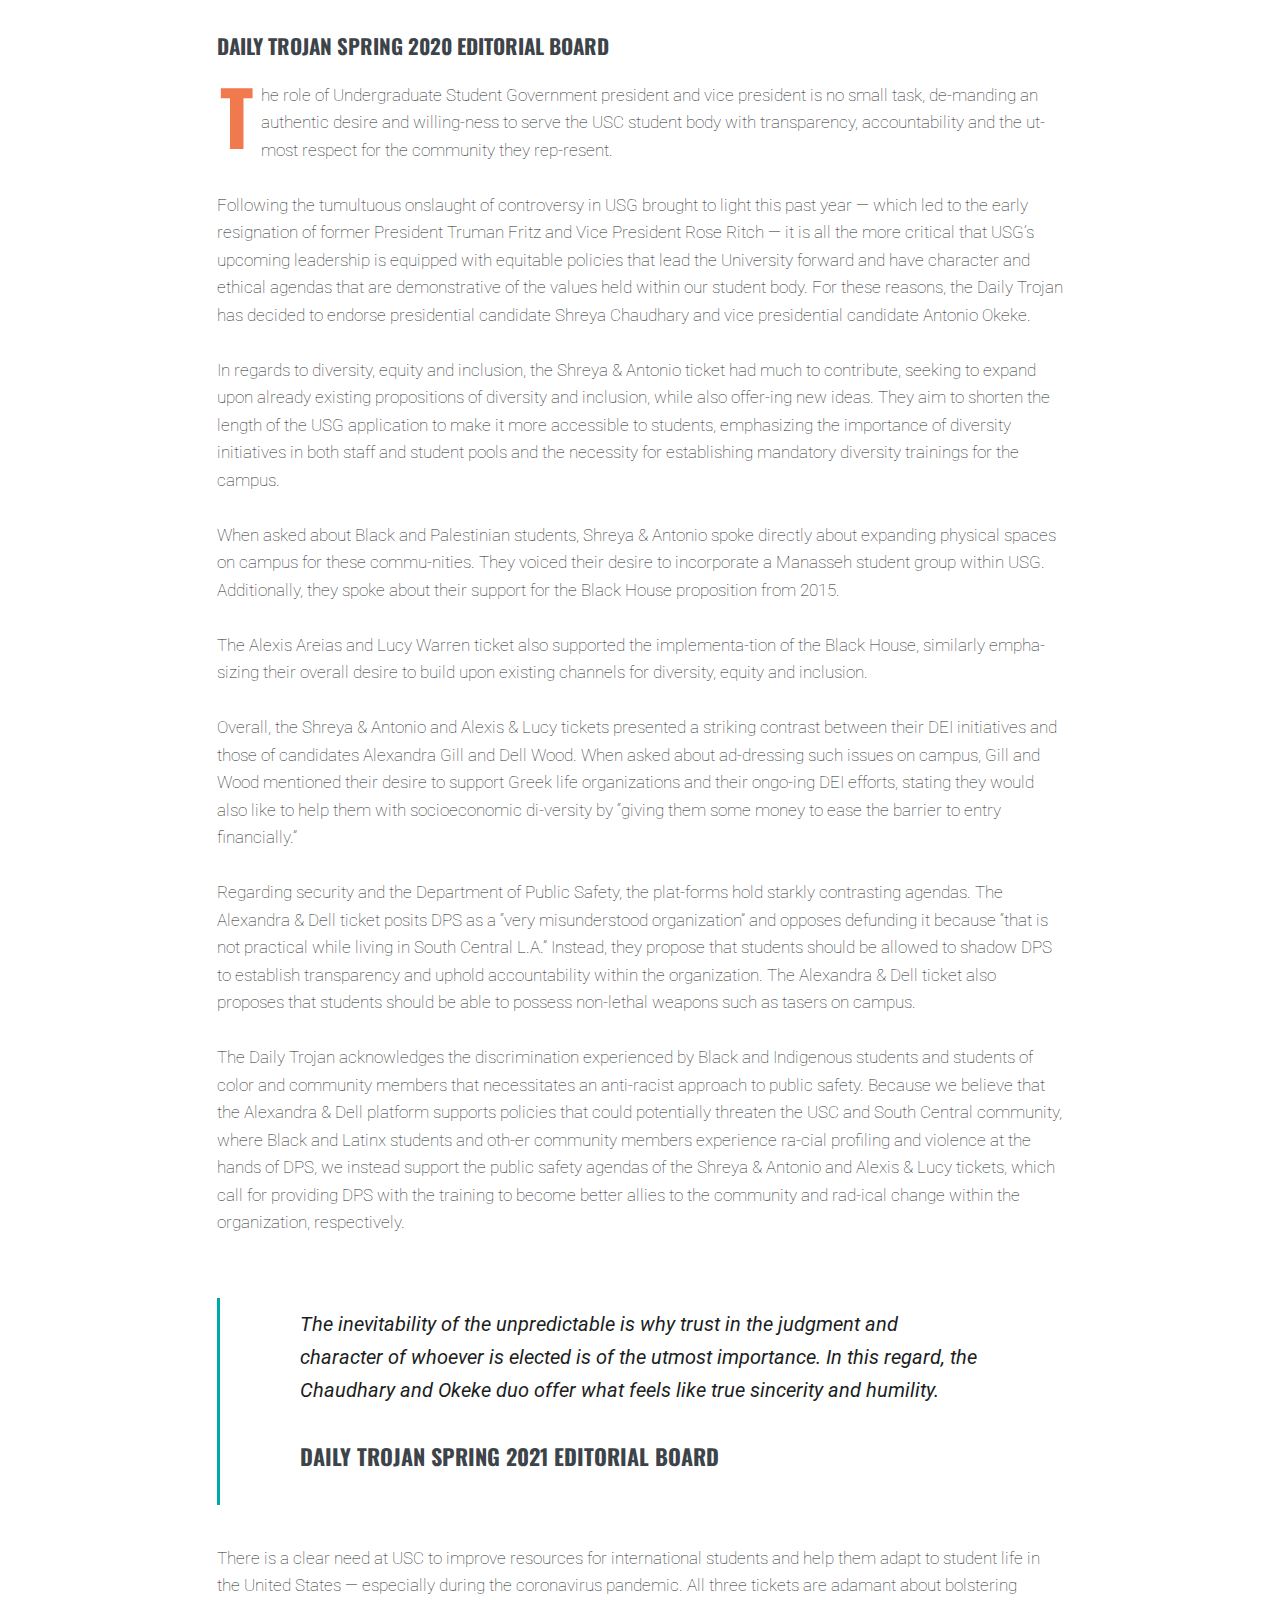
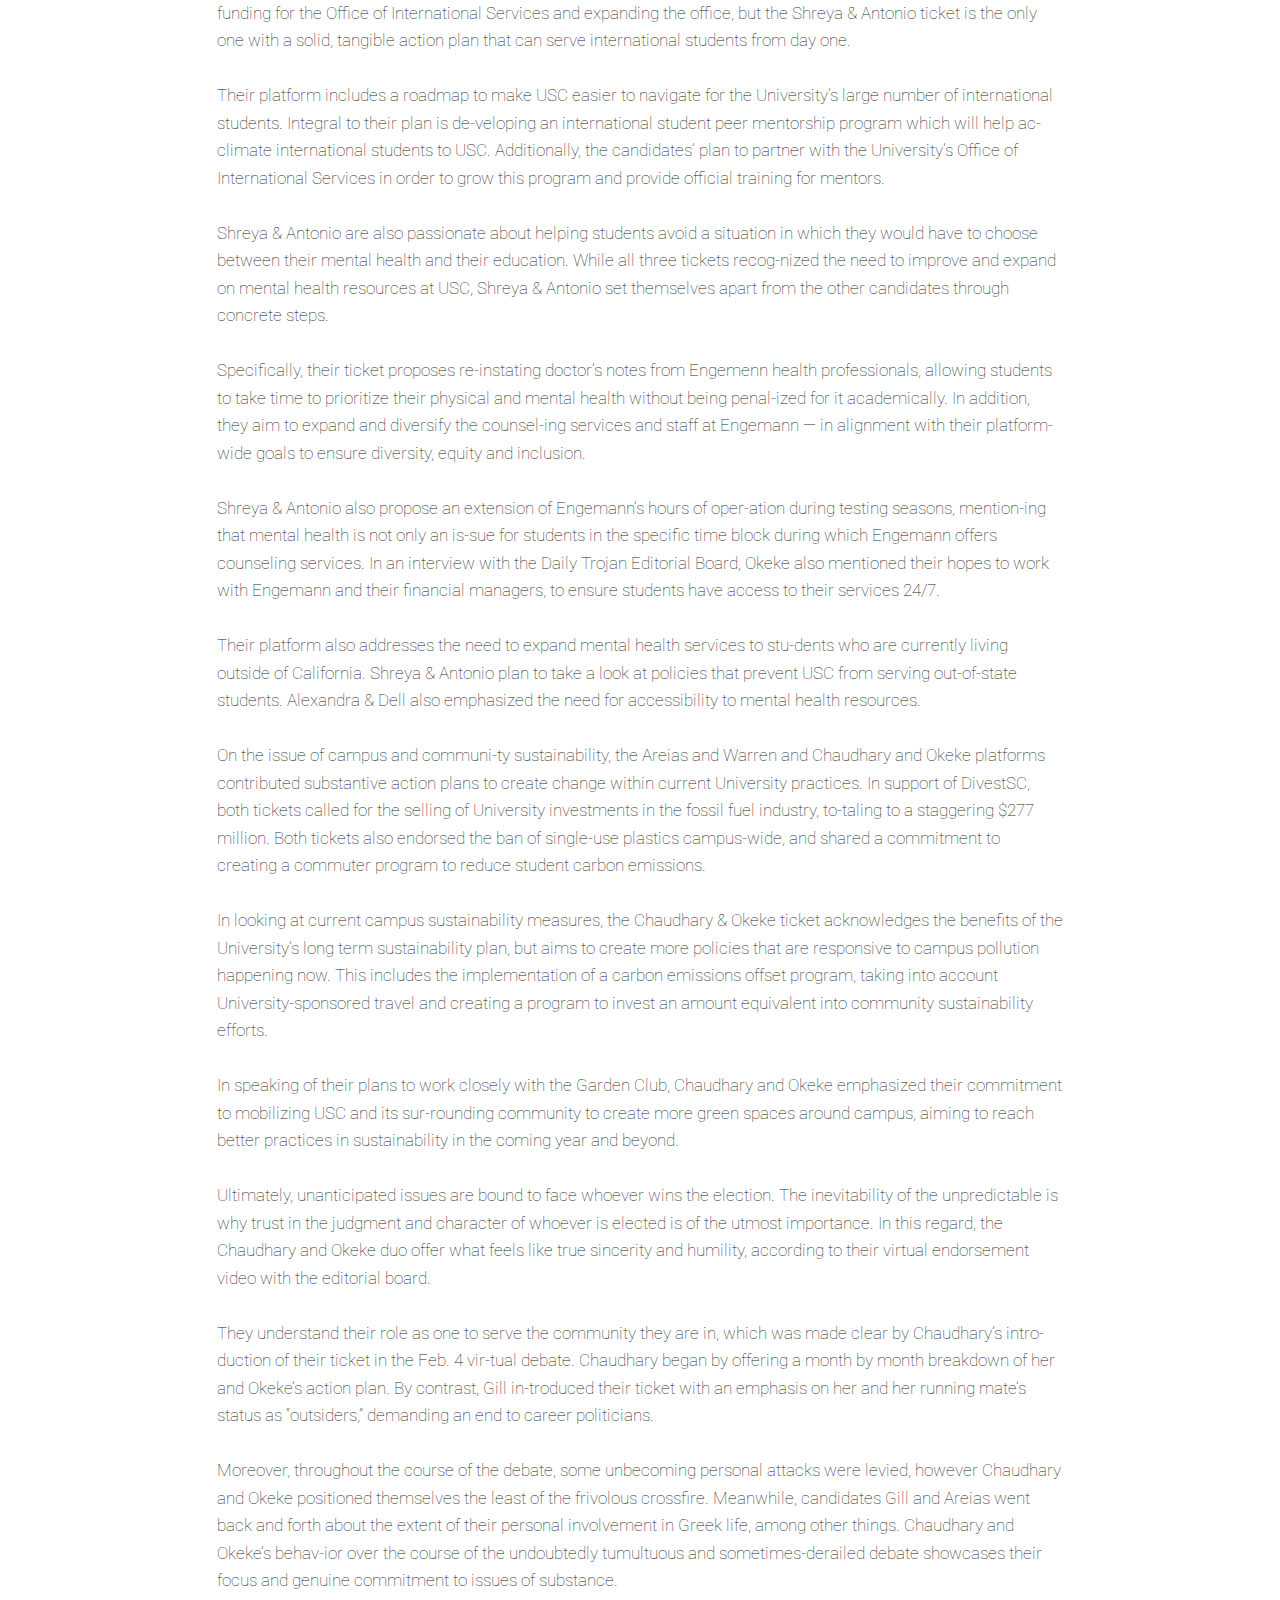
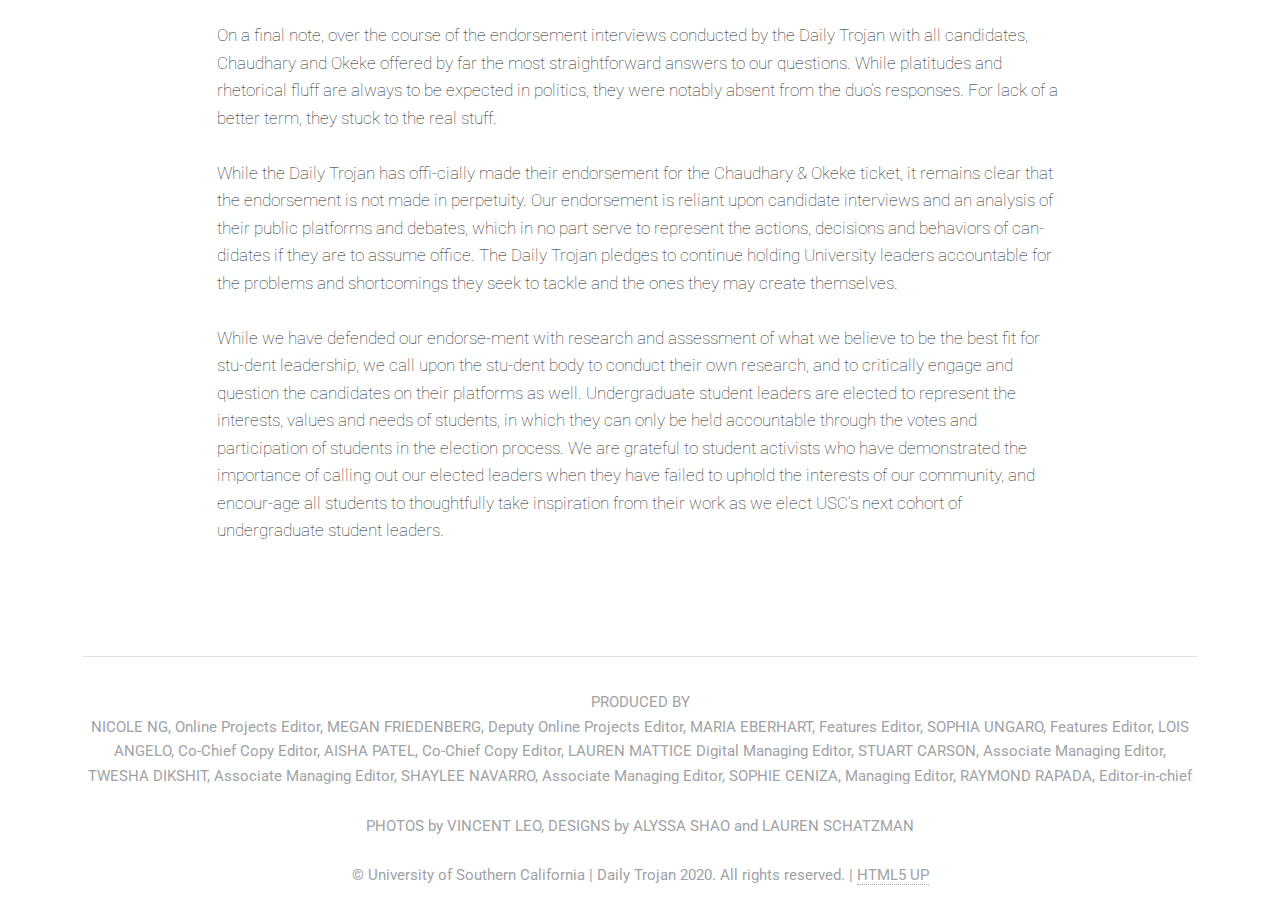
==== commit 6a226185: "update to 1-col view" ====
--- a/index.html
+++ b/index.html
@@ -95,7 +95,7 @@
                 <div id="pres-blurbs">
 
                     <div class="row">
-                        <div class="6u 12u$(small)">
+                        <div class="">
                             <span class="image main"><img src="img/screenshots/alexis-lucy.png" /></span>
 
                             <h2>ALEXIS AREIAS / LUCY WARREN
@@ -106,69 +106,71 @@
                             </p>
 
                         </div>
+                    </div>
+                    <div class="row">
+                        <div class="">
+                             <span class="image main"><img src="img/screenshots/alexandra-del.png" /></span>
+
+                             <h2>ALEXANDRA GILL / DEL WOOD
+                             </h2>
+
+                             <p>
+                                Both  first-year  transfer  students,  Alexandra  Gill  and  Del   Wood   have   never   served   in   USC   Undergraduate   Student Government before, but aim to use their platform to help “students feel safe on campus.”
+                                <br><br>
+                                Gill, who described dealing with campus police on her previous  college  campus,  does  not  want  to  abolish  the  Department  of  Public  Safety  but  rather  provide  officers  tools   including   trauma-informed   training   to   better   serve  students  through  problems.  Their  campaign  also  announced a plan to allow students to carry pepper spray and  tasers  on  campus  to  “protect  themselves.”  Their  platform  does  not  stipulate  whether  the  candidates  have  taken into account the various legal restrictions for the use of such weapons in California.<br><br>
+                                “USC  is  kind  of  a  bubble,  and  we  want  to  integrate  it  into  the  outside  community,”  said  Wood,  a  sophomore  majoring  in  international  relations  with  an  emphasis  on  global  business.  “We  don’t  want  to  be  this  segregated  bubble and that will help with a lot of our crime issues.” Gill, a junior  majoring  in  business  administration,  and  Wood  also  highlighted  plans  to  bring  back  campus  spots  such  as  Ground  Zero  and  provide  a  proper  “Trojan  experience”  to  this  year’s  freshman  and  transfers  once  students return to campus. “The two other slates we’re running against, obviously, have  both  served  in  USG  before,  but  I  don’t  actively  see  them telling us what they’ve accomplished,” Gill said. “We want to enact action, rather than just promising it.”
+                            </p>
+
+                        </div>
+                    </div>
+
+                    <div class="row">
+                        <div class="">
+                            <span class="image main"><img src="img/screenshots/shreya-antonio.png" /></span>
+
+                            <h2>SHREYA CHAUDHARY / ANTONIO OKEKE
+
+                            </h2>
+                            <p>Shreya Chaudhary and Antonio Okeke want you to expect more.<br><br>
+                            “We’re not going to continue the USG of exclusivity,” said Okeke, a transfer student majoring in public policy and on the pre-law track originally from South Sudan. “Especially with what happened last year and what has been happening for decades, we’re trying to change that image.” A key factor for the Shreya & Antonio ticket is instituting a tuition freeze.<br><br>
+                            Chaudhary, a junior majoring in business administration who is the chief communications officer of Undergraduate Student Government, is confident she can work with the administration to improve affordability. For  Chaudhary,  this  issue  is  personal.  Her  mother  was  diagnosed with cancer while she was in high school; she took on heavy financial burdens to attend USC. “No   student   should   have   to   make   that   sacrifice,”   Chaudhary  said.  “We  want  to  establish  a  student  advisory committee [where students] from various socioeconomic backgrounds inform [the] decisions the administration makes.” <br><br>Okeke  understands  the  past  of  brushing  diversity  and  inclusion under the rug and wants USG to be a safe space for all students.“It’s revealing that it’s your student government,” Okeke said. “At the end of the day, we are both in student government  because  we’re  trying  to  do  one  thing:  make  USG  a  better place for everybody.” 
+                            </p>
+                        </div>
+    <!--                     <div class="6u$ 12u$(small)">
+                         <span class="image main"><img src="img/screenshots/ruben-arie.png" /></span>
+
+                         <h2>RUBEN ROMEO / ARIE ABIJA
+                         </h2>
+
+                         <p>Arie  Abija  and  Ruben  Romeo  are  running  on  a  platform  centered  around  the  international  student  community, global issues and action-based change.<br><br>
+                        “Not every international student has the same background,” said Romeo, a senior majoring in health promotion and  disease  prevention who is also the speaker of the senate. “You can’t assume anyone’s story... so  getting  to  be  friends with and learning  [from] international students’ stories... has shown us the grievances that they’ve had to fight alone.”<br><br>
+                        When asked about what made her passionate about community  organization, Abija, a junior majoring  in  theatre with an emphasis on acting, explained she wanted to see “what aligned with [her] backbone as a person.” Through the arts, she said she’d been able to  be  involved  with  the  community  and  people,  but  with USG, she could further that mission.They’ve both educated themselves on global current events  and  have  been  working  to  support  Armenian  students  during  the  ongoing  violence  and  oppression  Armenia  was  facing  from  Azerbaijan  and  to  write  statements denouncing SARS in Nigeria. <br><btr>
+                        Abija,  who  serves  as  the  aide  to  the  speaker  of  the  senate,  emphasizes  the  importance  of  making  USG  accessible to all students and further integrating into all communities present on campus.“At   the   end   of   the   day,   student   government   is   supposed to serve the students,” Abija said.
+                        </p>
+                    </div>
                         <div class="6u$ 12u$(small)">
-                         <span class="image main"><img src="img/screenshots/alexandra-del.png" /></span>
-
-                         <h2>ALEXANDRA GILL / DEL WOOD
+                         <span class="image main"><img src="img/screenshots/brian.png" /></span>
+
+                         <h2>BRIAN STOWE
                          </h2>
 
-                         <p>
-                            Both  first-year  transfer  students,  Alexandra  Gill  and  Del   Wood   have   never   served   in   USC   Undergraduate   Student Government before, but aim to use their platform to help “students feel safe on campus.”
-                            <br><br>
-                            Gill, who described dealing with campus police on her previous  college  campus,  does  not  want  to  abolish  the  Department  of  Public  Safety  but  rather  provide  officers  tools   including   trauma-informed   training   to   better   serve  students  through  problems.  Their  campaign  also  announced a plan to allow students to carry pepper spray and  tasers  on  campus  to  “protect  themselves.”  Their  platform  does  not  stipulate  whether  the  candidates  have  taken into account the various legal restrictions for the use of such weapons in California.<br><br>
-                            “USC  is  kind  of  a  bubble,  and  we  want  to  integrate  it  into  the  outside  community,”  said  Wood,  a  sophomore  majoring  in  international  relations  with  an  emphasis  on  global  business.  “We  don’t  want  to  be  this  segregated  bubble and that will help with a lot of our crime issues.” Gill, a junior  majoring  in  business  administration,  and  Wood  also  highlighted  plans  to  bring  back  campus  spots  such  as  Ground  Zero  and  provide  a  proper  “Trojan  experience”  to  this  year’s  freshman  and  transfers  once  students return to campus. “The two other slates we’re running against, obviously, have  both  served  in  USG  before,  but  I  don’t  actively  see  them telling us what they’ve accomplished,” Gill said. “We want to enact action, rather than just promising it.”
+                         <p>Brian   Stowe   aims   to   increase   transparency,   improve  mental  health  services  and  establish  a  more diverse student assembly. <br><br>
+                        Stowe, a junior majoring in industrial and systems engineering, emphasizes teamwork and clear communication to create policies that can be passed. Stowe,  who  is  a  cadet  in  USC’s  Air  Force  ROTC  program, believes he has the leadership experience to rebuild a student government that represents all students. “I’m  not  in  this  for  personal  gain,”  Stowe  said.  “That  separates  me  from  everyone,  by  tenfold  or  more, because I’m not doing this to put something on my resume.”<br><br>
+                        Stowe said he plans on tackling difficult topics head on. “We  have  issues  of  injustice,  we  have  issues  of  insensitivity and a lot of these aren’t nice issues,” Stowe  said. “You’re not going to be able to attack  these issues by being nice or sugar coating things. I guarantee you that I’m the most straightforward person on this ticket. I do not say anything in a way that’s going to make it seem different than it is.” 
                         </p>
-
-                    </div>
-                </div>
-
-                <div class="row">
-                    <div class="6u 12u$(small)">
-                        <span class="image main"><img src="img/screenshots/shreya-antonio.png" /></span>
-
-                        <h2>SHREYA CHAUDHARY / ANTONIO OKEKE
-
-                        </h2>
-                        <p>Shreya Chaudhary and Antonio Okeke want you to expect more.<br><br>
-                        “We’re not going to continue the USG of exclusivity,” said Okeke, a transfer student majoring in public policy and on the pre-law track originally from South Sudan. “Especially with what happened last year and what has been happening for decades, we’re trying to change that image.” A key factor for the Shreya & Antonio ticket is instituting a tuition freeze.<br><br>
-                        Chaudhary, a junior majoring in business administration who is the chief communications officer of Undergraduate Student Government, is confident she can work with the administration to improve affordability. For  Chaudhary,  this  issue  is  personal.  Her  mother  was  diagnosed with cancer while she was in high school; she took on heavy financial burdens to attend USC. “No   student   should   have   to   make   that   sacrifice,”   Chaudhary  said.  “We  want  to  establish  a  student  advisory committee [where students] from various socioeconomic backgrounds inform [the] decisions the administration makes.” <br><br>Okeke  understands  the  past  of  brushing  diversity  and  inclusion under the rug and wants USG to be a safe space for all students.“It’s revealing that it’s your student government,” Okeke said. “At the end of the day, we are both in student government  because  we’re  trying  to  do  one  thing:  make  USG  a  better place for everybody.” 
+                    </div>
+                        <div class="6u$ 12u$(small)">
+                         <span class="image main"><img src="img/screenshots/tommy-kevin2.png" /></span>
+
+                         <h2>TOMMY NGUYEN / KEVIN GUTIERREZ
+                         </h2>
+
+                         <p>Kevin  Gutierrez  and  Tommy  Nguyen  were  each  other’s   first   friends   at   USC.   They   are   running   together  on  a  platform  of  advocacy  for  Black  and  Indigenous students and students of color, as well as mental health awareness.<br><br>
+                        An important aspect of their agenda is critically examining   the   relationship   DSP   has   with   the   community and students of color. “If that means divesting from the DPS... then that will be our action,” said Nguyen, a junior  majoring in history.<br><br> Nyguen said that his and Gutierrez’s experiences as orientation advisors gave them the opportunity to know what works at USC and what doesn’t. In addition, Gutierrez is a seasoned Undergraduate Student  Government member serving in the past as a Senate aide and more recently as a senator. <br><br> Maintaining  student  mental  health is another top concern for the pair. “With the stress of college and life magnified with [the coronavirus]  and online learning,” Nguyen said. “Our priority lies in the wellbeing of our students against discrimination and mental illness.”
+
                         </p>
                     </div>
-                    <div class="6u$ 12u$(small)">
-                     <span class="image main"><img src="img/screenshots/ruben-arie.png" /></span>
-
-                     <h2>RUBEN ROMEO / ARIE ABIJA
-                     </h2>
-
-                     <p>Arie  Abija  and  Ruben  Romeo  are  running  on  a  platform  centered  around  the  international  student  community, global issues and action-based change.<br><br>
-                    “Not every international student has the same background,” said Romeo, a senior majoring in health promotion and  disease  prevention who is also the speaker of the senate. “You can’t assume anyone’s story... so  getting  to  be  friends with and learning  [from] international students’ stories... has shown us the grievances that they’ve had to fight alone.”<br><br>
-                    When asked about what made her passionate about community  organization, Abija, a junior majoring  in  theatre with an emphasis on acting, explained she wanted to see “what aligned with [her] backbone as a person.” Through the arts, she said she’d been able to  be  involved  with  the  community  and  people,  but  with USG, she could further that mission.They’ve both educated themselves on global current events  and  have  been  working  to  support  Armenian  students  during  the  ongoing  violence  and  oppression  Armenia  was  facing  from  Azerbaijan  and  to  write  statements denouncing SARS in Nigeria. <br><btr>
-                    Abija,  who  serves  as  the  aide  to  the  speaker  of  the  senate,  emphasizes  the  importance  of  making  USG  accessible to all students and further integrating into all communities present on campus.“At   the   end   of   the   day,   student   government   is   supposed to serve the students,” Abija said.
-                    </p>
-                </div>
-                    <div class="6u$ 12u$(small)">
-                     <span class="image main"><img src="img/screenshots/brian.png" /></span>
-
-                     <h2>BRIAN STOWE
-                     </h2>
-
-                     <p>Brian   Stowe   aims   to   increase   transparency,   improve  mental  health  services  and  establish  a  more diverse student assembly. <br><br>
-                    Stowe, a junior majoring in industrial and systems engineering, emphasizes teamwork and clear communication to create policies that can be passed. Stowe,  who  is  a  cadet  in  USC’s  Air  Force  ROTC  program, believes he has the leadership experience to rebuild a student government that represents all students. “I’m  not  in  this  for  personal  gain,”  Stowe  said.  “That  separates  me  from  everyone,  by  tenfold  or  more, because I’m not doing this to put something on my resume.”<br><br>
-                    Stowe said he plans on tackling difficult topics head on. “We  have  issues  of  injustice,  we  have  issues  of  insensitivity and a lot of these aren’t nice issues,” Stowe  said. “You’re not going to be able to attack  these issues by being nice or sugar coating things. I guarantee you that I’m the most straightforward person on this ticket. I do not say anything in a way that’s going to make it seem different than it is.” 
-                    </p>
-                </div>
-                    <div class="6u$ 12u$(small)">
-                     <span class="image main"><img src="img/screenshots/tommy-kevin2.png" /></span>
-
-                     <h2>TOMMY NGUYEN / KEVIN GUTIERREZ
-                     </h2>
-
-                     <p>Kevin  Gutierrez  and  Tommy  Nguyen  were  each  other’s   first   friends   at   USC.   They   are   running   together  on  a  platform  of  advocacy  for  Black  and  Indigenous students and students of color, as well as mental health awareness.<br><br>
-                    An important aspect of their agenda is critically examining   the   relationship   DSP   has   with   the   community and students of color. “If that means divesting from the DPS... then that will be our action,” said Nguyen, a junior  majoring in history.<br><br> Nyguen said that his and Gutierrez’s experiences as orientation advisors gave them the opportunity to know what works at USC and what doesn’t. In addition, Gutierrez is a seasoned Undergraduate Student  Government member serving in the past as a Senate aide and more recently as a senator. <br><br> Maintaining  student  mental  health is another top concern for the pair. “With the stress of college and life magnified with [the coronavirus]  and online learning,” Nguyen said. “Our priority lies in the wellbeing of our students against discrimination and mental illness.”
-
-                    </p>
-                </div>
-            </div>
+      -->           </div>
         </div>
 
     </section>
@@ -184,14 +186,18 @@
      <div class="box alt">
         <div class="row gtr-50 gtr-uniform">
 
-            <div class="col-4"><span class="image fit"><a href="senate.html#senate1"><img src="img/senators/devin.png" alt="" /></a></span></div>
-            <div class="col-4"><span class="image fit"><a href="senate.html#senate2"><img src="img/senators/matthew-hana.png" alt="" /></a></span></div>
+            <div class="col-4"><span class="image fit"><a href="senate.html#senate1"><img src="img/senators/ruben-arie.png" alt="" /></a></span></div>
+            <div class="col-4"><span class="image fit"><a href="senate.html#senate2"><img src="img/senators/brian.png" alt="" /></a></span></div>
             <!-- Break -->
-            <div class="col-4"><span class="image fit"><a href="senate.html#senate3"><img src="img/senators/diego.png" alt="" /></a></span></div>
-            <div class="col-4"><span class="image fit"><a href="senate.html#senate4"><img src="img/senators/nicholas-henry.png" alt="" /></a></span></div>
-            <div class="col-4"><span class="image fit"><a href="senate.html#senate5"><img src="img/senators/hunter.png" alt="" /></a></span></div>
+            <div class="col-4"><span class="image fit"><a href="senate.html#senate3"><img src="img/senators/tommy-kevin2.png" alt="" /></a></span></div>
+            <div class="col-4"><span class="image fit"><a href="senate.html#senate4"><img src="img/senators/devin.png" alt="" /></a></span></div>
+            <div class="col-4"><span class="image fit"><a href="senate.html#senate5"><img src="img/senators/matthew-hana.png" alt="" /></a></span></div>
             <!-- Break -->
-            <div class="col-4"><span class="image fit"><a href="senate.html#senate6"><img src="img/senators/russell-nivea.png" alt="" /></a></span></div>
+            <div class="col-4"><span class="image fit"><a href="senate.html#senate6"><img src="img/senators/diego.png" alt="" /></a></span></div>
+            <div class="col-4"><span class="image fit"><a href="senate.html#senate7"><img src="img/senators/nicholas-henry.png" alt="" /></a></span></div>
+            <div class="col-4"><span class="image fit"><a href="senate.html#senate8"><img src="img/senators/hunter.png" alt="" /></a></span></div>
+            <!-- Break -->
+            <div class="col-4"><span class="image fit"><a href="senate.html#senate9"><img src="img/senators/russell-nivea.png" alt="" /></a></span></div>
  
         </div>
     </div>
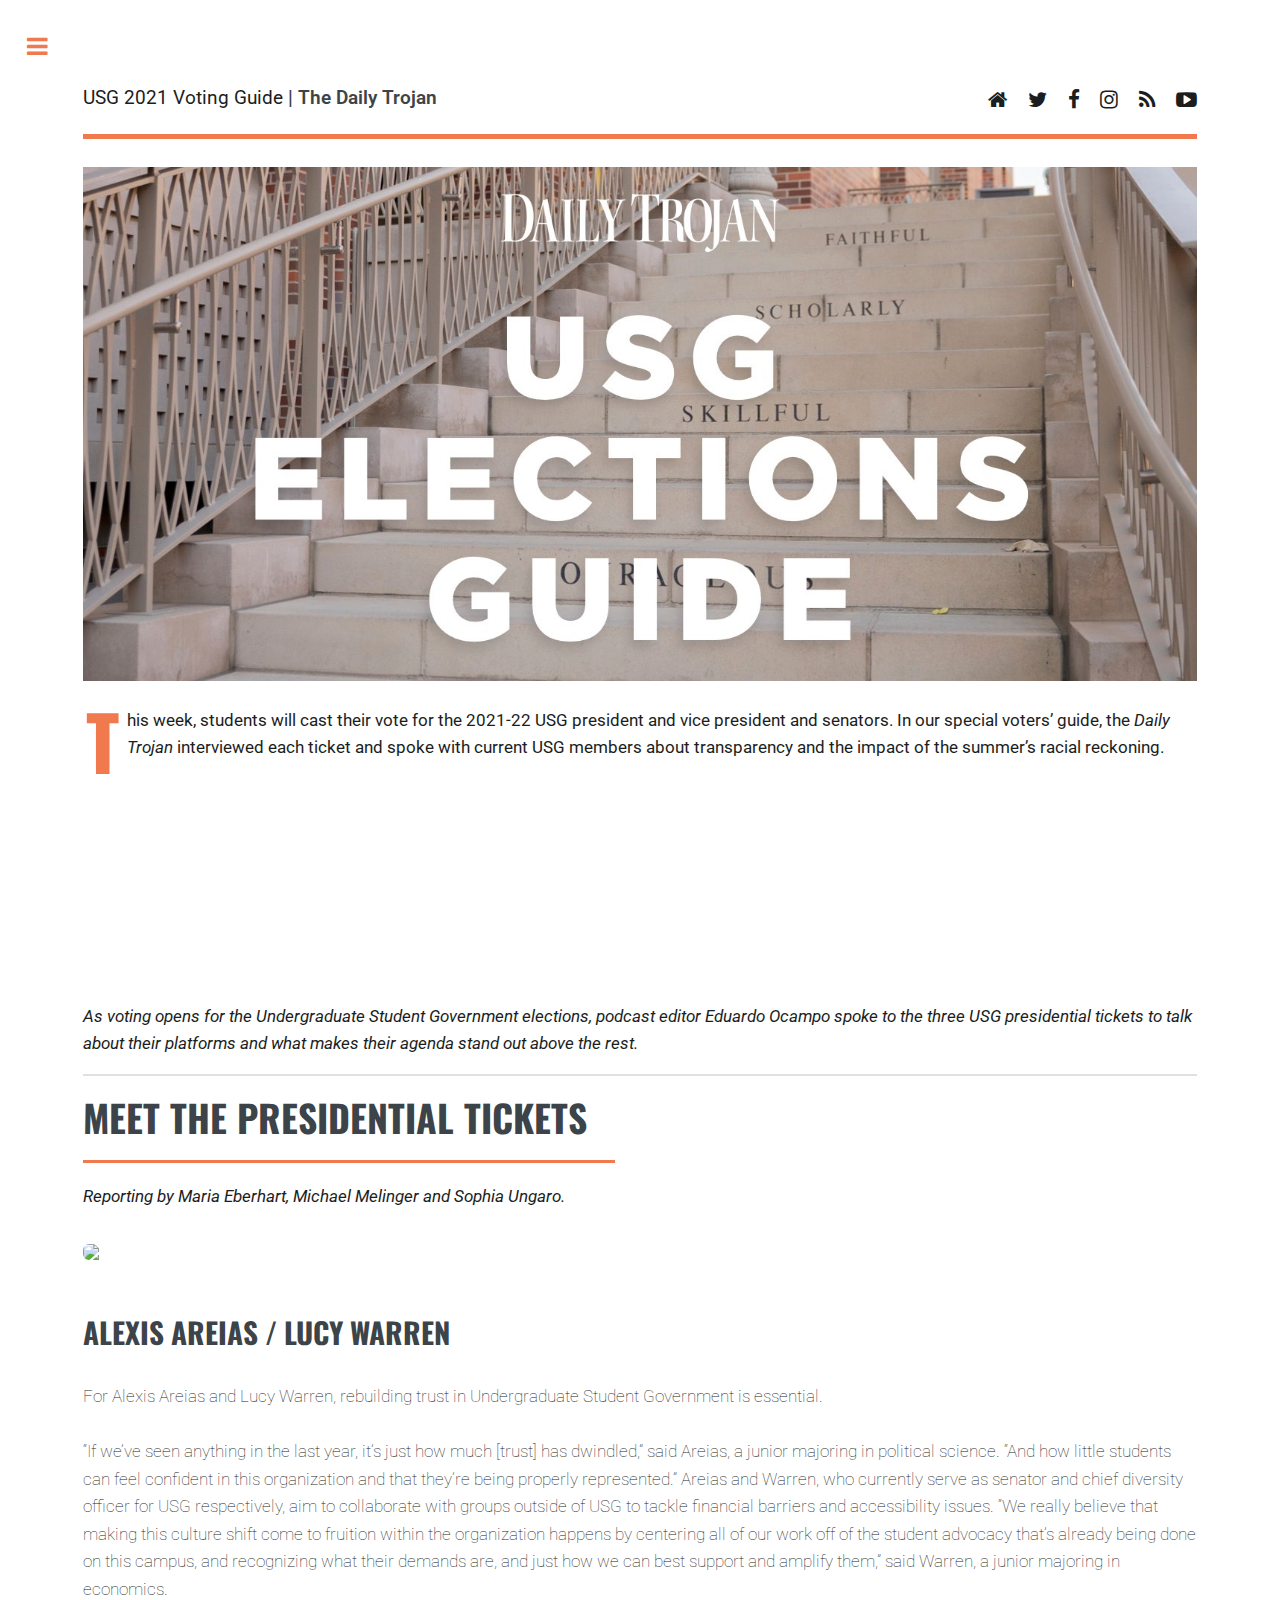
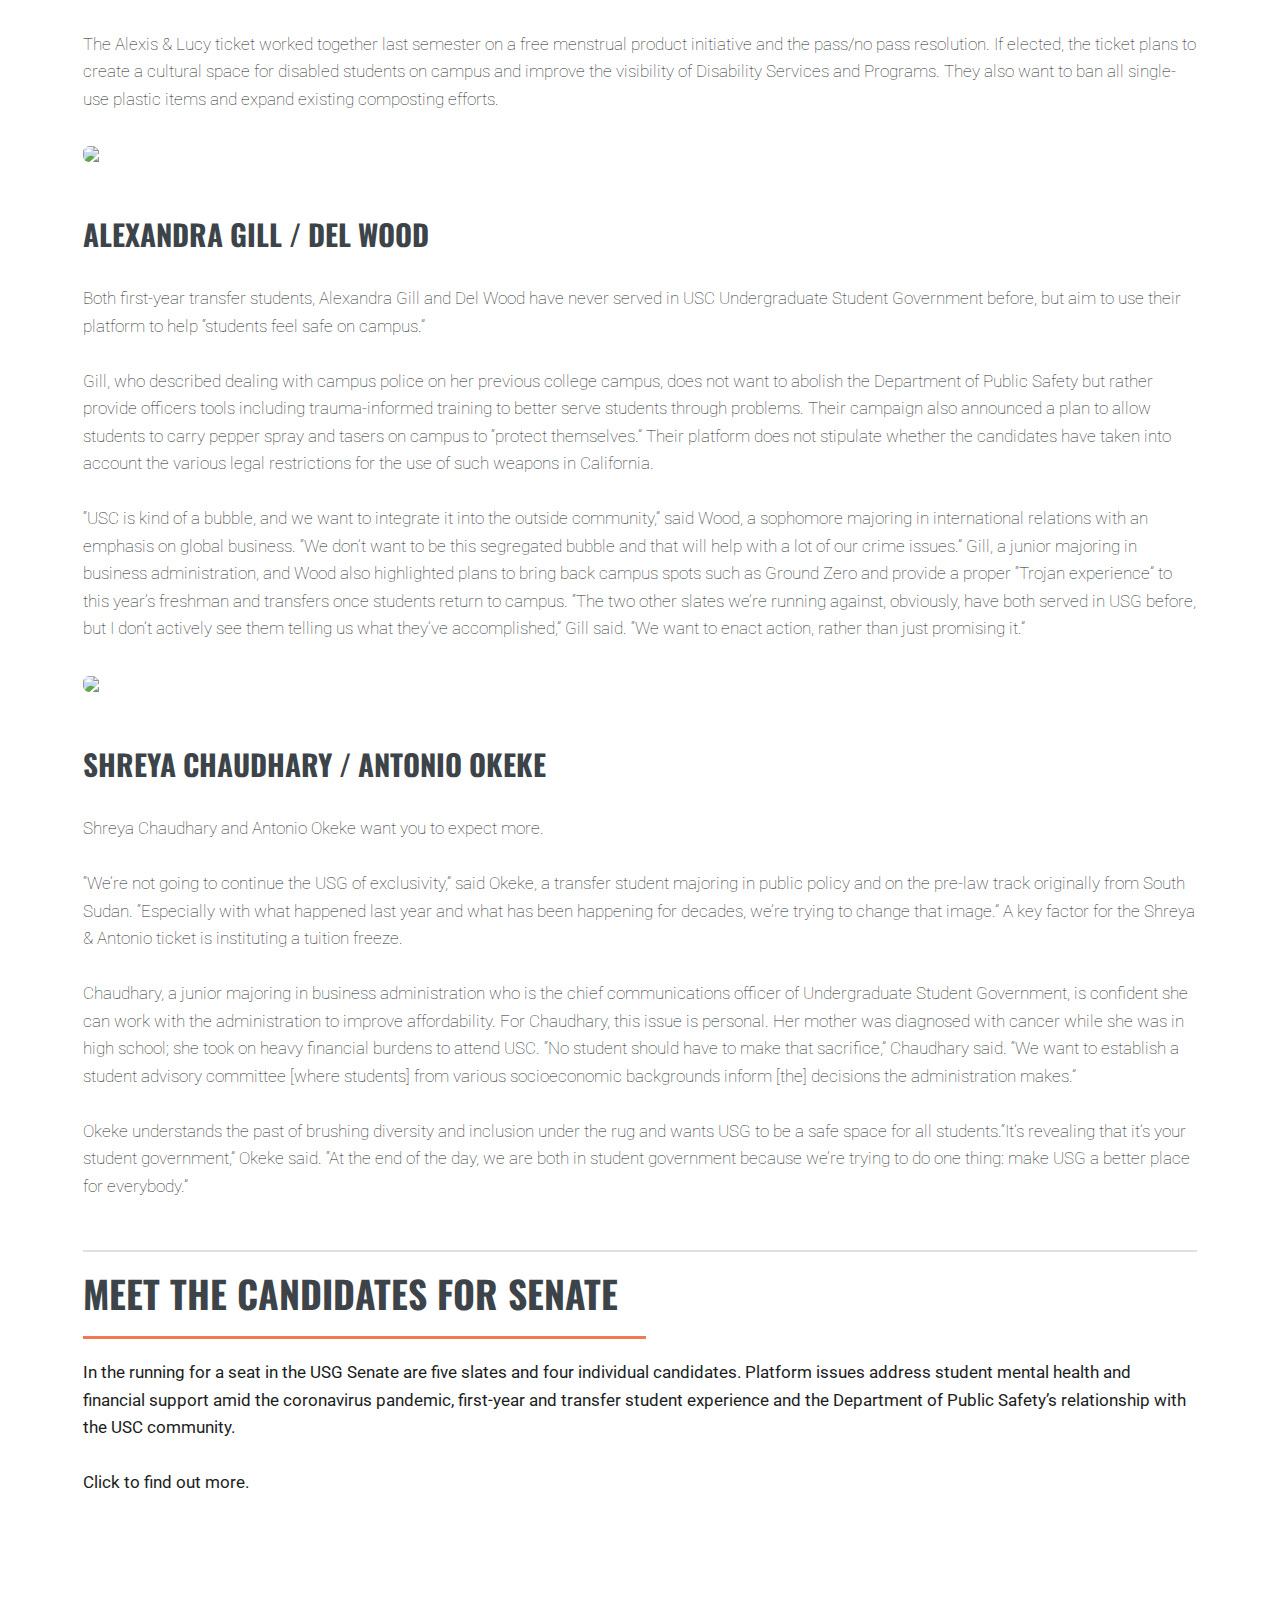
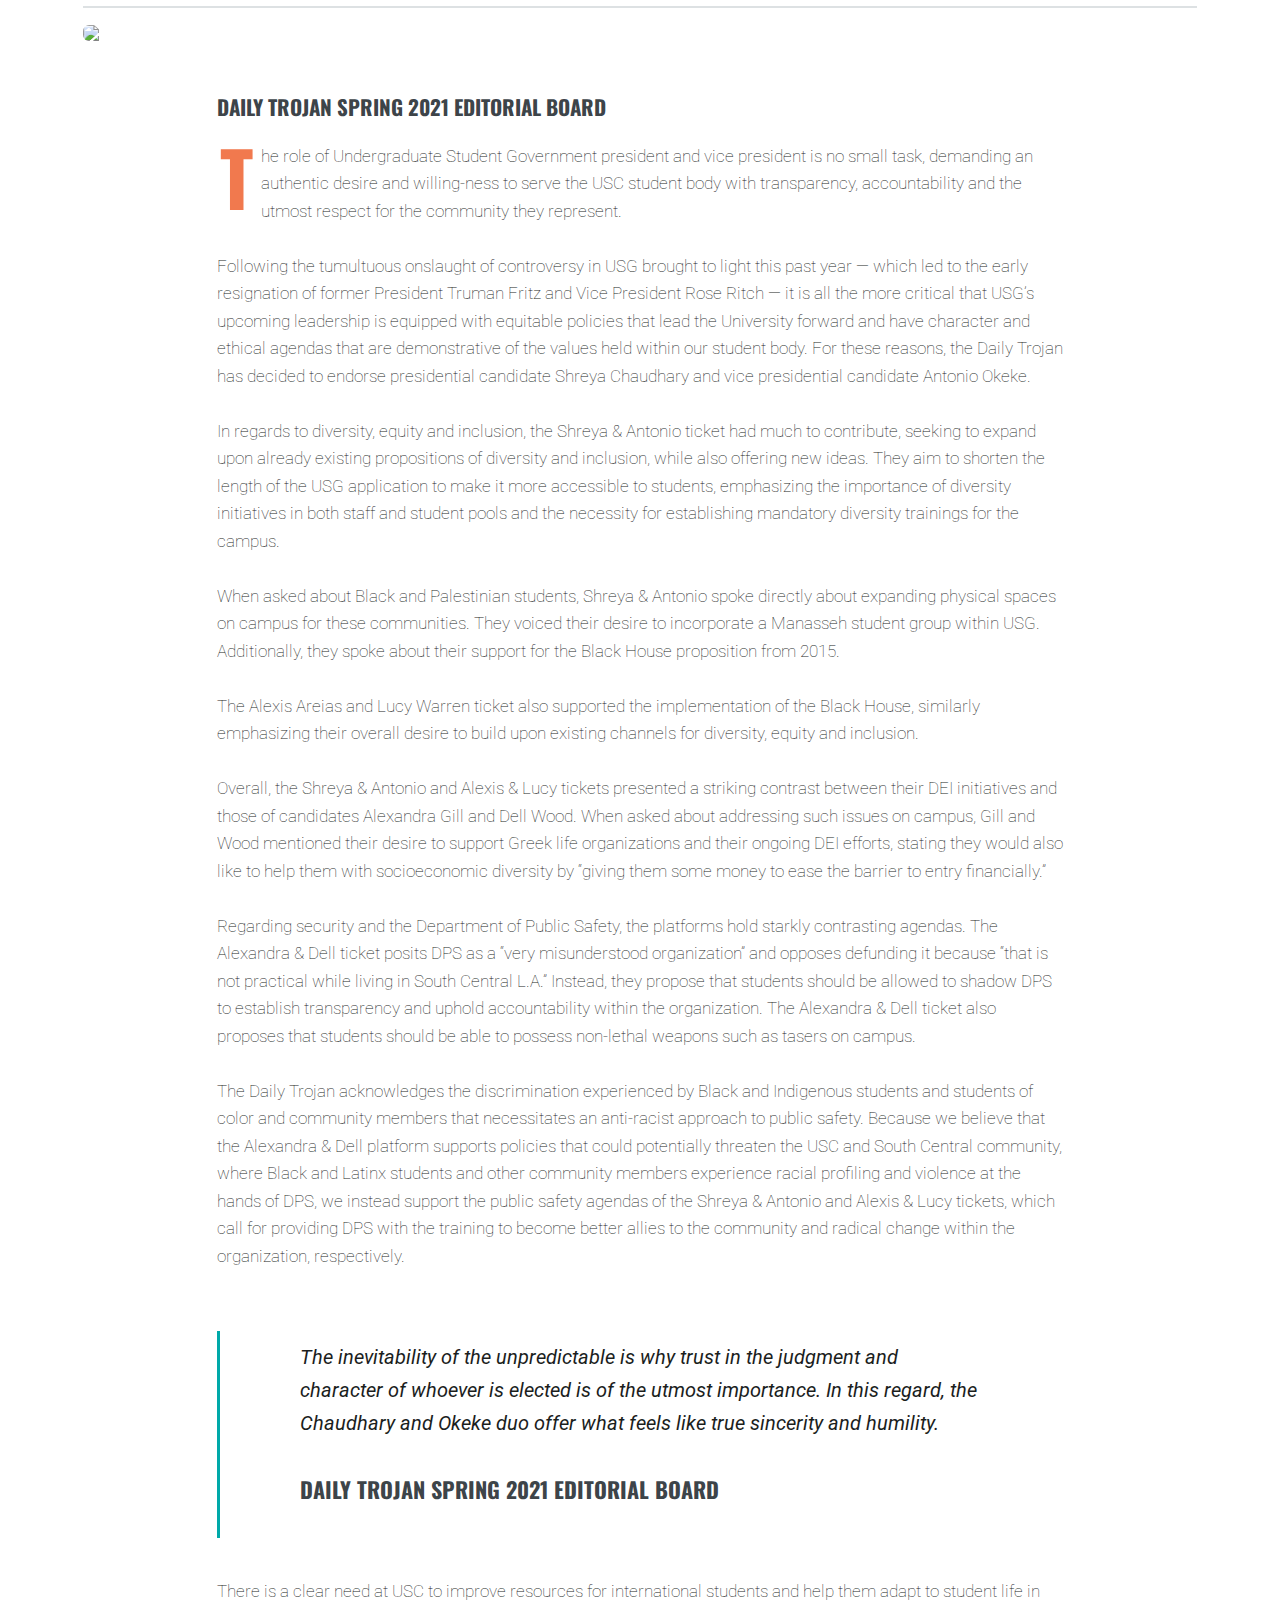
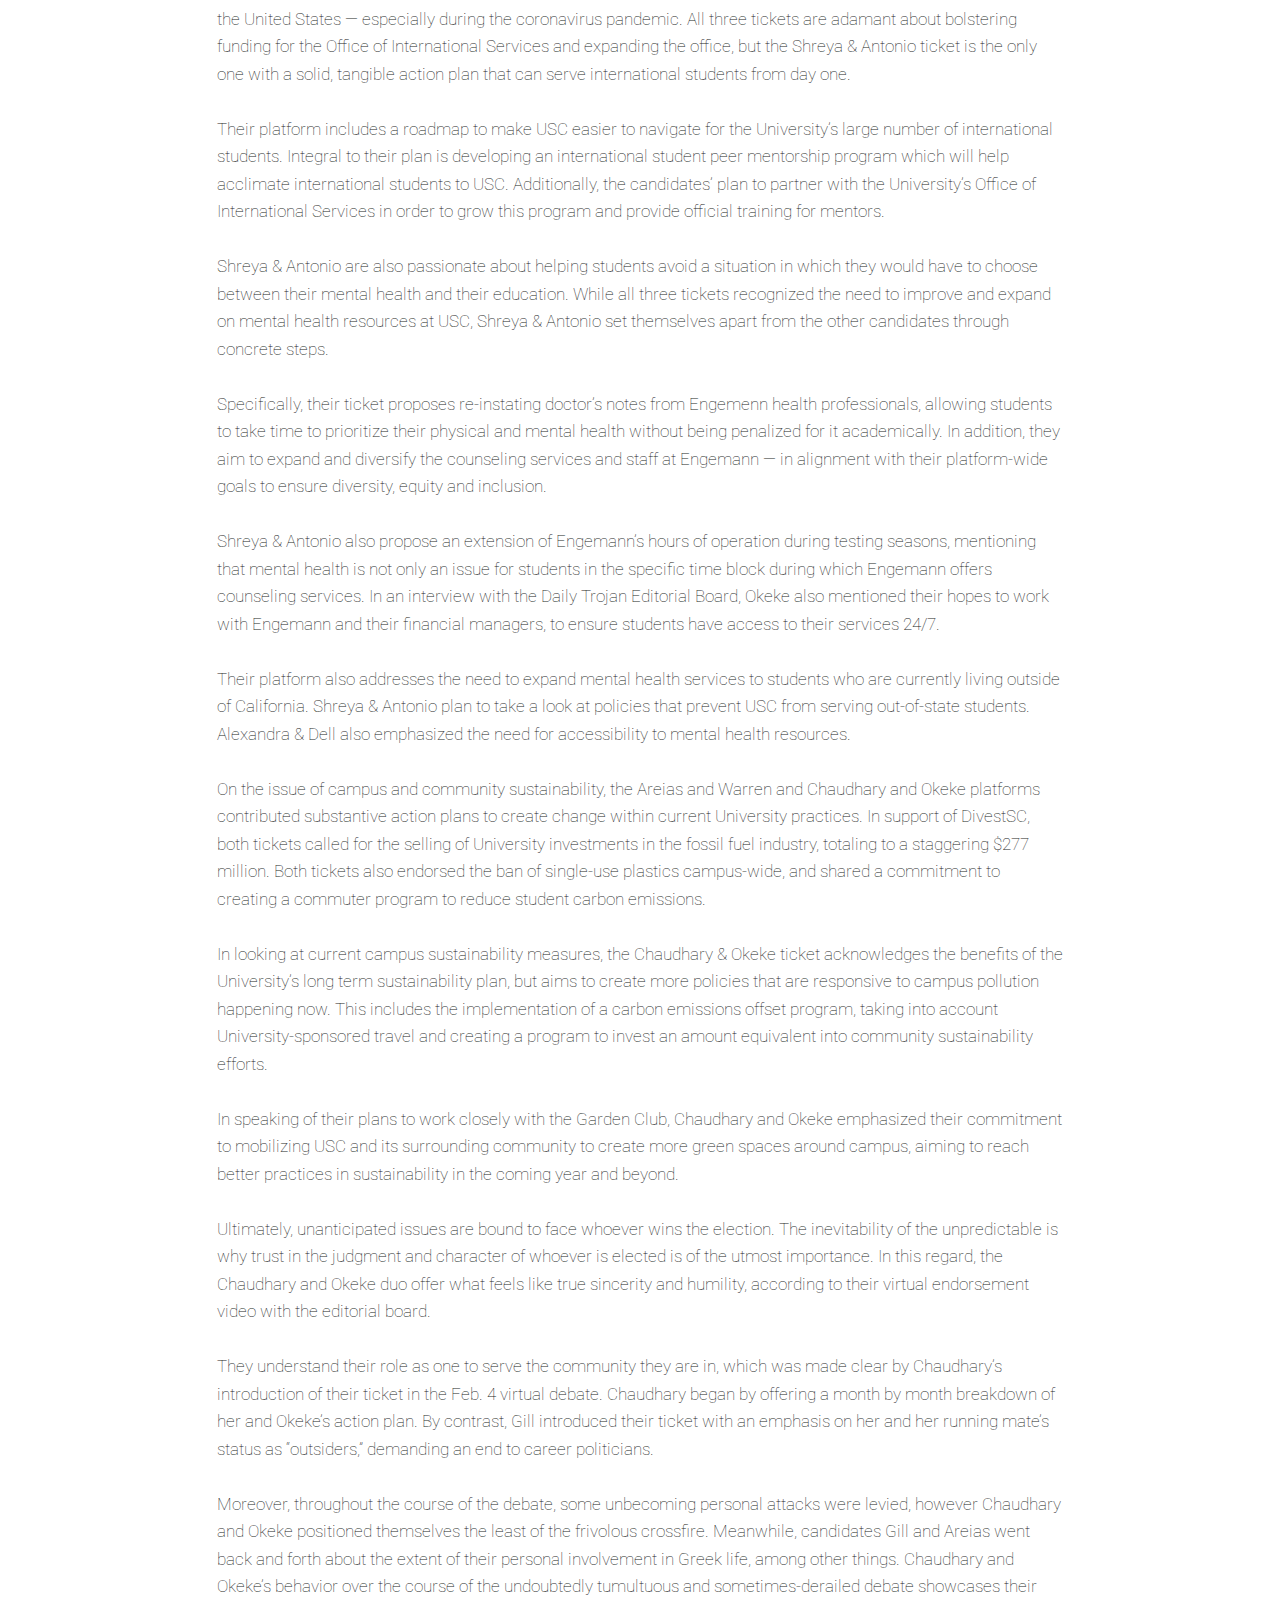
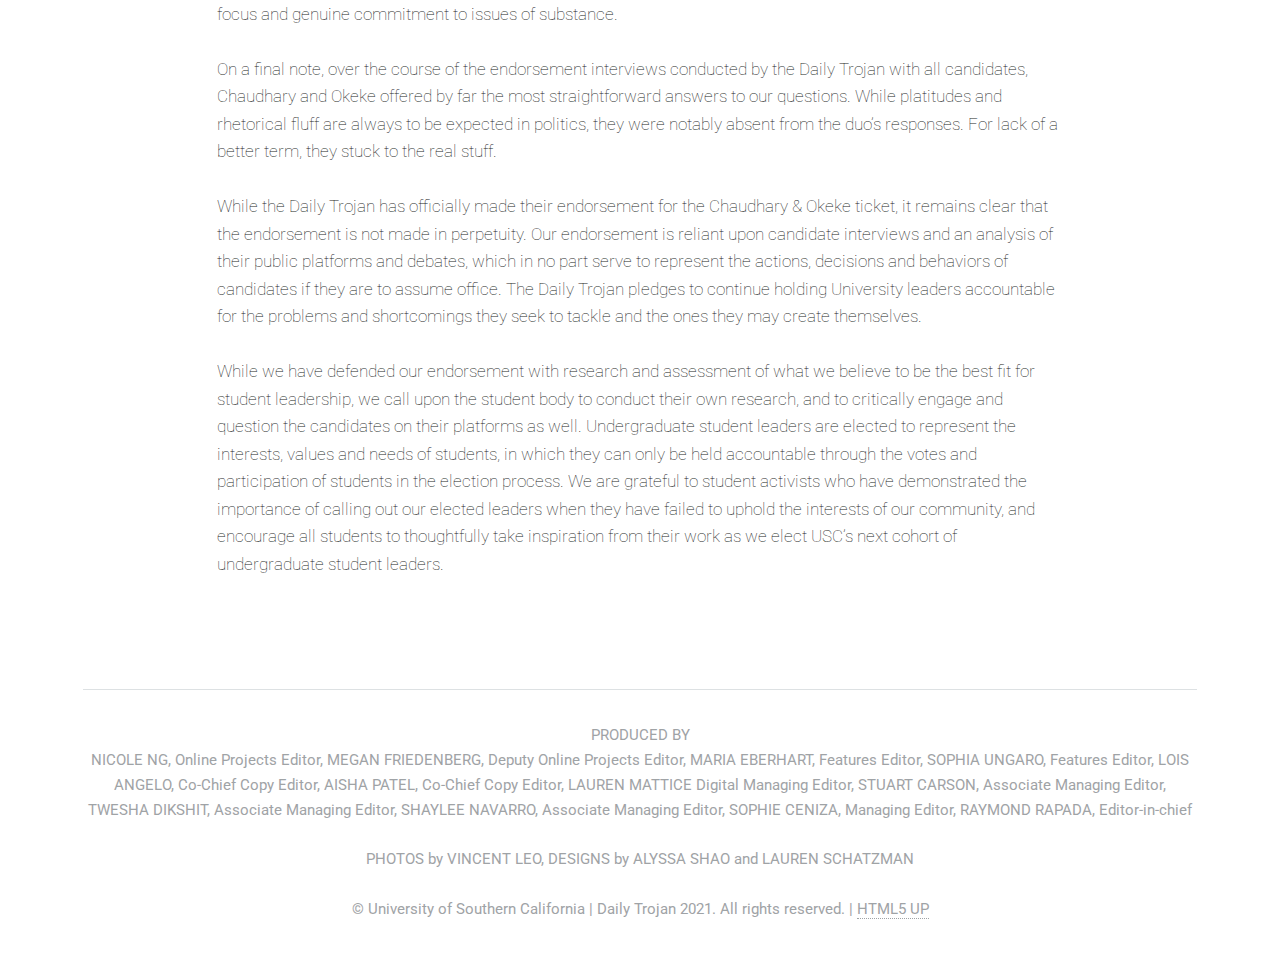
==== commit 4775d148: "fixed dash errors" ====
--- a/index.html
+++ b/index.html
@@ -2,20 +2,20 @@
 <html>
 
 <head>
-    <link rel="icon" href="images/favicon.png">
-    <title>USG 2020 Voting Guide</title>
+    <link rel="icon" href="img/favicon.ico">
+    <title>USG 2021 Voting Guide</title>
     <meta charset="utf-8" />
     <meta name="viewport" content="width=device-width, initial-scale=1" />
     <link rel="stylesheet" href="assets/css/main.css" />
     <meta property="og:type" content="article" />
-    <meta property="og:title" content="USG 2020 Voting Guide" />
-    <meta property="og:description" content="This week, students will cast their vote for the 2020-21 USG president and vice president and senators. In our special voters’ guide, the Daily Trojan interviewed each ticket, followed a day in the life of the the current USG president, broke down the USG budget and traced back the history of student government at USC." />
-    <meta property="og:image" content="https://alinaf.github.io/usg20/img/header.jpg" />
+    <meta property="og:title" content="USG 2021 Voting Guide" />
+    <meta property="og:description" content="This week, students will cast their vote for the 2021-22 USG president and vice president and senators. In our special voters’ guide, the Daily Trojan interviewed each ticket and spoke with current USG members about transparency and the impact of the summer’s racial reckoning." />
+    <meta property="og:image" content="https://meganfriedenberg.github.io/usg21/img/header.jpg" />
     <meta name="twitter:card" content="summary_large_image">
 <meta name="twitter:site" content="@dailytrojan">
-<meta name="twitter:title" content="USG 2020 Voting Guide">
-<meta name="twitter:description" content="This week, students will cast their vote for the 2020-21 USG president and vice president and senators. In our special voters’ guide, the Daily Trojan interviewed each ticket, followed a day in the life of the the current USG president, broke down the USG budget and traced back the history of student government at USC.">
-<meta name="twitter:image" content="https://alinaf.github.io/usg20/img/header.jpg">
+<meta name="twitter:title" content="USG 2021 Voting Guide">
+<meta name="twitter:description" content="This week, students will cast their vote for the 2021-22 USG president and vice president and senators. In our special voters’ guide, the Daily Trojan interviewed each ticket and spoke with current USG members about transparency and the impact of the summer’s racial reckoning.">
+<meta name="twitter:image" content="https://meganfriedenberg.github.io/usg21/img/header.jpg">
 </head>
 <script src="https://ajax.googleapis.com/ajax/libs/jquery/3.3.1/jquery.min.js"></script>
 
@@ -78,25 +78,27 @@
                <br><img id="bannerImage" src="img/header.jpg">
 
                <section id="intro">
-                <span class="firstcharacter">T</span>his week, students will cast their vote for the 2021-22 USG president and vice president and senators. In our special voters’ guide, the <i>Daily Trojan</i> interviewed each ticket, followed a day in the life of the the current USG president, broke down the USG budget and traced back the history of student government at USC.
+                <span class="firstcharacter">T</span>his week, students will cast their vote for the 2021-22 USG president and vice president and senators. In our special voters’ guide, the <i>Daily Trojan</i> interviewed each ticket and spoke with current USG members about transparency and the impact of the summer’s racial reckoning.
                 <br><br><br>
 
                 <iframe src="https://anchor.fm/daily-trojan-pods/embed/episodes/Profiling-the-2021-USG-candidates-eqhaff" width="100%" frameborder="0" scrolling="no"></iframe>
 
 
                 <br><br><i>
-               Eduardo Ocampo is joined by the three USG presidential tickets and </i>Daily Trojan<i>'s podcast editor, who will give us a deeper look at the issues student government has worked to address over the course of its history. Music by Joakim Karud.</i>
+               As voting opens for the Undergraduate Student Government elections, podcast editor Eduardo Ocampo spoke to the three USG presidential tickets to talk about their platforms and what makes their agenda stand out above the rest.</i>
+               
             </section>
 
             <section style="margin-top: 0px;" id="pres">
                 <header class="major">
                     <h1>MEET THE PRESIDENTIAL TICKETS</h1>
                 </header>
+                <p><i>Reporting by Maria Eberhart, Michael Melinger and Sophia Ungaro.</i></p>
                 <div id="pres-blurbs">
 
                     <div class="row">
                         <div class="">
-                            <span class="image main"><img src="img/screenshots/alexis-lucy.png" /></span>
+                            <span class="image main"><img src="img/pres/alexis-lucy.png" /></span>
 
                             <h2>ALEXIS AREIAS / LUCY WARREN
                             </h2>
@@ -109,7 +111,7 @@
                     </div>
                     <div class="row">
                         <div class="">
-                             <span class="image main"><img src="img/screenshots/alexandra-del.png" /></span>
+                             <span class="image main"><img src="img/pres/alexandra-del.png" /></span>
 
                              <h2>ALEXANDRA GILL / DEL WOOD
                              </h2>
@@ -126,7 +128,7 @@
 
                     <div class="row">
                         <div class="">
-                            <span class="image main"><img src="img/screenshots/shreya-antonio.png" /></span>
+                            <span class="image main"><img src="img/pres/shreya-antonio.png" /></span>
 
                             <h2>SHREYA CHAUDHARY / ANTONIO OKEKE
 
@@ -136,41 +138,7 @@
                             Chaudhary, a junior majoring in business administration who is the chief communications officer of Undergraduate Student Government, is confident she can work with the administration to improve affordability. For  Chaudhary,  this  issue  is  personal.  Her  mother  was  diagnosed with cancer while she was in high school; she took on heavy financial burdens to attend USC. “No   student   should   have   to   make   that   sacrifice,”   Chaudhary  said.  “We  want  to  establish  a  student  advisory committee [where students] from various socioeconomic backgrounds inform [the] decisions the administration makes.” <br><br>Okeke  understands  the  past  of  brushing  diversity  and  inclusion under the rug and wants USG to be a safe space for all students.“It’s revealing that it’s your student government,” Okeke said. “At the end of the day, we are both in student government  because  we’re  trying  to  do  one  thing:  make  USG  a  better place for everybody.” 
                             </p>
                         </div>
-    <!--                     <div class="6u$ 12u$(small)">
-                         <span class="image main"><img src="img/screenshots/ruben-arie.png" /></span>
-
-                         <h2>RUBEN ROMEO / ARIE ABIJA
-                         </h2>
-
-                         <p>Arie  Abija  and  Ruben  Romeo  are  running  on  a  platform  centered  around  the  international  student  community, global issues and action-based change.<br><br>
-                        “Not every international student has the same background,” said Romeo, a senior majoring in health promotion and  disease  prevention who is also the speaker of the senate. “You can’t assume anyone’s story... so  getting  to  be  friends with and learning  [from] international students’ stories... has shown us the grievances that they’ve had to fight alone.”<br><br>
-                        When asked about what made her passionate about community  organization, Abija, a junior majoring  in  theatre with an emphasis on acting, explained she wanted to see “what aligned with [her] backbone as a person.” Through the arts, she said she’d been able to  be  involved  with  the  community  and  people,  but  with USG, she could further that mission.They’ve both educated themselves on global current events  and  have  been  working  to  support  Armenian  students  during  the  ongoing  violence  and  oppression  Armenia  was  facing  from  Azerbaijan  and  to  write  statements denouncing SARS in Nigeria. <br><btr>
-                        Abija,  who  serves  as  the  aide  to  the  speaker  of  the  senate,  emphasizes  the  importance  of  making  USG  accessible to all students and further integrating into all communities present on campus.“At   the   end   of   the   day,   student   government   is   supposed to serve the students,” Abija said.
-                        </p>
                     </div>
-                        <div class="6u$ 12u$(small)">
-                         <span class="image main"><img src="img/screenshots/brian.png" /></span>
-
-                         <h2>BRIAN STOWE
-                         </h2>
-
-                         <p>Brian   Stowe   aims   to   increase   transparency,   improve  mental  health  services  and  establish  a  more diverse student assembly. <br><br>
-                        Stowe, a junior majoring in industrial and systems engineering, emphasizes teamwork and clear communication to create policies that can be passed. Stowe,  who  is  a  cadet  in  USC’s  Air  Force  ROTC  program, believes he has the leadership experience to rebuild a student government that represents all students. “I’m  not  in  this  for  personal  gain,”  Stowe  said.  “That  separates  me  from  everyone,  by  tenfold  or  more, because I’m not doing this to put something on my resume.”<br><br>
-                        Stowe said he plans on tackling difficult topics head on. “We  have  issues  of  injustice,  we  have  issues  of  insensitivity and a lot of these aren’t nice issues,” Stowe  said. “You’re not going to be able to attack  these issues by being nice or sugar coating things. I guarantee you that I’m the most straightforward person on this ticket. I do not say anything in a way that’s going to make it seem different than it is.” 
-                        </p>
-                    </div>
-                        <div class="6u$ 12u$(small)">
-                         <span class="image main"><img src="img/screenshots/tommy-kevin2.png" /></span>
-
-                         <h2>TOMMY NGUYEN / KEVIN GUTIERREZ
-                         </h2>
-
-                         <p>Kevin  Gutierrez  and  Tommy  Nguyen  were  each  other’s   first   friends   at   USC.   They   are   running   together  on  a  platform  of  advocacy  for  Black  and  Indigenous students and students of color, as well as mental health awareness.<br><br>
-                        An important aspect of their agenda is critically examining   the   relationship   DSP   has   with   the   community and students of color. “If that means divesting from the DPS... then that will be our action,” said Nguyen, a junior  majoring in history.<br><br> Nyguen said that his and Gutierrez’s experiences as orientation advisors gave them the opportunity to know what works at USC and what doesn’t. In addition, Gutierrez is a seasoned Undergraduate Student  Government member serving in the past as a Senate aide and more recently as a senator. <br><br> Maintaining  student  mental  health is another top concern for the pair. “With the stress of college and life magnified with [the coronavirus]  and online learning,” Nguyen said. “Our priority lies in the wellbeing of our students against discrimination and mental illness.”
-
-                        </p>
-                    </div>
-      -->           </div>
         </div>
 
     </section>
@@ -179,7 +147,8 @@
         <header class="major">
             <h1>MEET THE CANDIDATES FOR SENATE</h1>
         </header>
-        <p> In the running for a seat in the USG Senate are six slates and five individual candidates. Platform issues include access to mental health resources, student representation on the Board of Trustees and the transfer student experience.<br><br>
+        <p>In the running for a seat in the USG Senate are five slates and four individual candidates. Platform issues address student mental health and financial support amid the coronavirus pandemic, first-year and transfer student experience and the Department of Public Safety’s relationship with the USC community.
+        <br><br>
          Click to find out more.
      </p>
 
@@ -208,31 +177,31 @@
   <span class="image main"><img src="img/endorsement.png"></span>
 
   <div class="story">
-                <h3>DAILY TROJAN SPRING 2020 EDITORIAL BOARD</h3>
-
-      <p><span class="firstcharacter">T</span>he  role  of  Undergraduate  Student  Government   president   and   vice   president   is   no   small   task,   de-manding an authentic desire and willing-ness to serve the USC student body with transparency,  accountability  and  the  ut-most respect for the community they rep-resent. <br><br> 
+                <h3>DAILY TROJAN SPRING 2021 EDITORIAL BOARD</h3>
+
+      <p><span class="firstcharacter">T</span>he  role  of  Undergraduate  Student  Government   president   and   vice   president   is   no   small   task,   demanding an authentic desire and willing-ness to serve the USC student body with transparency,  accountability  and  the  utmost respect for the community they represent. <br><br> 
     Following  the  tumultuous  onslaught  of  controversy  in  USG  brought  to  light  this  past  year  —  which  led  to  the  early  resignation  of  former  President  Truman  Fritz   and   Vice   President   Rose   Ritch   —  it  is  all  the  more  critical  that  USG’s  upcoming  leadership  is  equipped  with  equitable policies that lead the University forward  and  have  character  and  ethical  agendas  that  are  demonstrative  of  the  values   held   within   our   student   body.   For  these  reasons,  the  Daily  Trojan  has  decided to endorse presidential candidate Shreya  Chaudhary  and  vice  presidential  candidate Antonio Okeke.<br><br>
-    In  regards  to  diversity,  equity  and  inclusion, the Shreya & Antonio ticket had much  to  contribute,  seeking  to  expand  upon already existing propositions of diversity  and  inclusion,  while  also  offer-ing  new  ideas.  They  aim  to  shorten  the  length of the USG application to make it more accessible to students, emphasizing the importance of diversity initiatives in both  staff  and  student  pools  and  the  necessity for establishing mandatory diversity trainings for the campus.<br><br>
-    When      asked      about      Black      and      Palestinian  students,  Shreya  &  Antonio  spoke  directly  about  expanding  physical  spaces  on  campus  for  these  commu-nities.  They  voiced  their  desire  to  incorporate a Manasseh student group within USG. Additionally, they spoke about their support  for  the  Black  House  proposition  from 2015. <br><br>
-    The  Alexis  Areias  and  Lucy  Warren  ticket  also  supported  the  implementa-tion of the Black House, similarly empha-sizing  their  overall  desire  to  build  upon  existing   channels   for   diversity,   equity   and inclusion.<br><br>
-    Overall,   the   Shreya   &   Antonio   and   Alexis  &  Lucy  tickets  presented  a  striking contrast between their DEI initiatives and  those  of  candidates  Alexandra  Gill  and  Dell  Wood.  When  asked  about  ad-dressing such issues on campus, Gill and Wood  mentioned  their  desire  to  support  Greek  life  organizations  and  their  ongo-ing  DEI  efforts,  stating  they  would  also  like to help them with socioeconomic di-versity  by  “giving  them  some  money  to  ease the barrier to entry financially.”<br><br> Regarding        security        and        the        Department  of  Public  Safety,  the  plat-forms  hold  starkly  contrasting  agendas.  The  Alexandra  &  Dell  ticket  posits  DPS  as  a  “very  misunderstood  organization”  and  opposes  defunding  it  because  “that  is   not   practical   while   living   in   South   Central  L.A.”  Instead,  they  propose  that  students  should  be  allowed  to  shadow  DPS  to  establish  transparency  and  uphold  accountability  within  the  organization.  The  Alexandra  &  Dell  ticket  also  proposes that students should be able to possess  non-lethal  weapons  such  as  tasers on campus.<br><br>
-    The Daily   Trojan   acknowledges   the   discrimination    experienced    by    Black    and  Indigenous  students  and  students  of  color  and  community  members  that  necessitates  an  anti-racist  approach  to  public  safety.  Because  we  believe  that  the  Alexandra  &  Dell  platform  supports  policies  that  could  potentially  threaten  the  USC  and  South  Central  community,  where Black and Latinx students and oth-er  community  members  experience  ra-cial profiling and violence at the hands of DPS, we instead support the public safety  agendas  of  the  Shreya  &  Antonio  and  Alexis & Lucy tickets, which call for providing  DPS  with  the  training  to  become  better  allies  to  the  community  and  rad-ical  change  within  the  organization, respectively.<br><br>
+    In  regards  to  diversity,  equity  and  inclusion, the Shreya & Antonio ticket had much  to  contribute,  seeking  to  expand  upon already existing propositions of diversity  and  inclusion,  while  also  offering  new  ideas.  They  aim  to  shorten  the  length of the USG application to make it more accessible to students, emphasizing the importance of diversity initiatives in both  staff  and  student  pools  and  the  necessity for establishing mandatory diversity trainings for the campus.<br><br>
+    When      asked      about      Black      and      Palestinian  students,  Shreya  &  Antonio  spoke  directly  about  expanding  physical  spaces  on  campus  for  these  communities.  They  voiced  their  desire  to  incorporate a Manasseh student group within USG. Additionally, they spoke about their support  for  the  Black  House  proposition  from 2015. <br><br>
+    The  Alexis  Areias  and  Lucy  Warren  ticket  also  supported  the  implementation of the Black House, similarly emphasizing  their  overall  desire  to  build  upon  existing   channels   for   diversity,   equity   and inclusion.<br><br>
+    Overall,   the   Shreya   &   Antonio   and   Alexis  &  Lucy  tickets  presented  a  striking contrast between their DEI initiatives and  those  of  candidates  Alexandra  Gill  and  Dell  Wood.  When  asked  about  addressing such issues on campus, Gill and Wood  mentioned  their  desire  to  support  Greek  life  organizations  and  their  ongoing  DEI  efforts,  stating  they  would  also  like to help them with socioeconomic diversity  by  “giving  them  some  money  to  ease the barrier to entry financially.”<br><br> Regarding        security        and        the        Department  of  Public  Safety,  the  platforms  hold  starkly  contrasting  agendas.  The  Alexandra  &  Dell  ticket  posits  DPS  as  a  “very  misunderstood  organization”  and  opposes  defunding  it  because  “that  is   not   practical   while   living   in   South   Central  L.A.”  Instead,  they  propose  that  students  should  be  allowed  to  shadow  DPS  to  establish  transparency  and  uphold  accountability  within  the  organization.  The  Alexandra  &  Dell  ticket  also  proposes that students should be able to possess  non-lethal  weapons  such  as  tasers on campus.<br><br>
+    The Daily   Trojan   acknowledges   the   discrimination    experienced    by    Black    and  Indigenous  students  and  students  of  color  and  community  members  that  necessitates  an  anti-racist  approach  to  public  safety.  Because  we  believe  that  the  Alexandra  &  Dell  platform  supports  policies  that  could  potentially  threaten  the  USC  and  South  Central  community,  where Black and Latinx students and other  community  members  experience  racial profiling and violence at the hands of DPS, we instead support the public safety  agendas  of  the  Shreya  &  Antonio  and  Alexis & Lucy tickets, which call for providing  DPS  with  the  training  to  become  better  allies  to  the  community  and  radical  change  within  the  organization, respectively.<br><br>
    
    </p>
     <blockquote>The inevitability of the unpredictable is why trust in the judgment and character of whoever is elected is of the utmost importance. In this regard, the Chaudhary and Okeke duo offer what feels like true sincerity and humility.<br><br><h4>DAILY TROJAN SPRING 2021 EDITORIAL BOARD</h4></blockquote><p>
 
 
             There is a clear need at USC to improve resources  for  international  students  and  help  them  adapt  to  student  life  in  the  United  States  —  especially  during  the  coronavirus  pandemic.  All  three  tickets  are  adamant  about  bolstering  funding for  the  Office  of  International  Services  and expanding the office, but the Shreya &  Antonio  ticket  is  the  only  one  with  a  solid, tangible action plan that can serve international students from day one.<br><br>
-            Their   platform   includes   a   roadmap   to  make  USC  easier  to  navigate  for  the  University’s large number of international  students.  Integral  to  their  plan  is  de-veloping  an  international  student  peer  mentorship  program  which  will  help  ac-climate  international  students  to  USC.  Additionally,   the   candidates’   plan   to   partner  with  the  University’s  Office  of  International  Services  in  order  to  grow  this  program  and  provide  official  training for mentors.<br><br>
-            Shreya  &  Antonio  are  also  passionate  about  helping  students  avoid  a  situation  in  which  they  would  have  to  choose  between  their  mental  health  and  their  education.  While  all  three  tickets  recog-nized the need to improve and expand on mental  health  resources  at  USC,  Shreya  & Antonio set themselves apart from the other candidates through concrete steps.<br><br>
-            Specifically,  their  ticket  proposes  re-instating  doctor’s  notes  from  Engemenn  health  professionals,  allowing  students  to  take  time  to  prioritize  their  physical  and  mental  health  without  being  penal-ized for it academically. In addition, they aim to expand and diversify the counsel-ing services and staff at Engemann — in alignment with their platform-wide goals to ensure diversity, equity and inclusion.<br><br>
-            Shreya & Antonio also propose an extension  of  Engemann’s  hours  of  oper-ation  during  testing  seasons,  mention-ing  that  mental  health  is  not  only  an  is-sue for students in the specific time block during   which   Engemann   offers   counseling services. In   an   interview   with   the Daily  Trojan  Editorial  Board,  Okeke  also mentioned their hopes to work with Engemann and their financial managers, to  ensure  students  have  access  to their services 24/7. <br><br>
-            Their platform also addresses the need to expand mental health services to stu-dents who are currently living outside of California. Shreya & Antonio plan to take a  look  at  policies  that  prevent  USC  from  serving  out-of-state  students.  Alexandra  &  Dell  also  emphasized  the  need  for  accessibility to mental health resources.<br><br>
-            On the issue of campus and communi-ty  sustainability,  the  Areias  and  Warren  and   Chaudhary   and   Okeke   platforms   contributed  substantive  action  plans  to  create  change  within  current  University  practices.  In  support  of  DivestSC, both tickets called for the selling of University investments in the fossil fuel industry, to-taling to a staggering $277 million. Both tickets  also  endorsed  the  ban  of  single-use   plastics   campus-wide,   and   shared   a  commitment  to  creating  a  commuter  program to reduce student carbon emissions. <br><br>
+            Their   platform   includes   a   roadmap   to  make  USC  easier  to  navigate  for  the  University’s large number of international  students.  Integral  to  their  plan  is  developing  an  international  student  peer  mentorship  program  which  will  help  acclimate  international  students  to  USC.  Additionally,   the   candidates’   plan   to   partner  with  the  University’s  Office  of  International  Services  in  order  to  grow  this  program  and  provide  official  training for mentors.<br><br>
+            Shreya  &  Antonio  are  also  passionate  about  helping  students  avoid  a  situation  in  which  they  would  have  to  choose  between  their  mental  health  and  their  education.  While  all  three  tickets  recognized the need to improve and expand on mental  health  resources  at  USC,  Shreya  & Antonio set themselves apart from the other candidates through concrete steps.<br><br>
+            Specifically,  their  ticket  proposes  re-instating  doctor’s  notes  from  Engemenn  health  professionals,  allowing  students  to  take  time  to  prioritize  their  physical  and  mental  health  without  being  penalized for it academically. In addition, they aim to expand and diversify the counseling services and staff at Engemann — in alignment with their platform-wide goals to ensure diversity, equity and inclusion.<br><br>
+            Shreya & Antonio also propose an extension  of  Engemann’s  hours  of  operation  during  testing  seasons,  mentioning  that  mental  health  is  not  only  an  issue for students in the specific time block during   which   Engemann   offers   counseling services. In   an   interview   with   the Daily  Trojan  Editorial  Board,  Okeke  also mentioned their hopes to work with Engemann and their financial managers, to  ensure  students  have  access  to their services 24/7. <br><br>
+            Their platform also addresses the need to expand mental health services to students who are currently living outside of California. Shreya & Antonio plan to take a  look  at  policies  that  prevent  USC  from  serving  out-of-state  students.  Alexandra  &  Dell  also  emphasized  the  need  for  accessibility to mental health resources.<br><br>
+            On the issue of campus and community  sustainability,  the  Areias  and  Warren  and   Chaudhary   and   Okeke   platforms   contributed  substantive  action  plans  to  create  change  within  current  University  practices.  In  support  of  DivestSC, both tickets called for the selling of University investments in the fossil fuel industry, totaling to a staggering $277 million. Both tickets  also  endorsed  the  ban  of  single-use   plastics   campus-wide,   and   shared   a  commitment  to  creating  a  commuter  program to reduce student carbon emissions. <br><br>
             In   looking   at   current   campus   sustainability  measures,  the  Chaudhary  &  Okeke  ticket  acknowledges  the  benefits  of the University’s long term sustainability plan, but aims to create more policies that  are  responsive  to  campus  pollution  happening now. This includes the implementation  of  a  carbon  emissions  offset  program, taking into account University-sponsored travel and creating a program to invest an amount equivalent into community sustainability efforts.<br><br>
-            In   speaking   of   their   plans   to   work   closely with the Garden Club, Chaudhary and   Okeke   emphasized   their   commitment   to   mobilizing   USC   and   its   sur-rounding   community   to   create   more   green  spaces  around  campus,  aiming  to  reach better practices in sustainability in the coming year and beyond.<br><br>
+            In   speaking   of   their   plans   to   work   closely with the Garden Club, Chaudhary and   Okeke   emphasized   their   commitment   to   mobilizing   USC   and   its   surrounding   community   to   create   more   green  spaces  around  campus,  aiming  to  reach better practices in sustainability in the coming year and beyond.<br><br>
             Ultimately,   unanticipated   issues   are   bound to face whoever wins the election. The  inevitability  of  the  unpredictable  is  why trust in the judgment and character of whoever is elected is of the utmost importance.  In  this  regard,  the  Chaudhary  and  Okeke  duo  offer  what  feels  like  true  sincerity    and    humility,    according    to    their virtual endorsement video with the editorial board. <br><br>
-            They  understand  their  role  as  one  to  serve  the  community  they  are  in,  which  was  made  clear  by  Chaudhary’s  intro-duction  of  their  ticket  in  the  Feb.  4  vir-tual debate. Chaudhary began by offering a month by month breakdown of her and Okeke’s  action  plan.  By  contrast,  Gill  in-troduced  their  ticket  with  an  emphasis  on  her  and  her  running  mate’s  status  as  “outsiders,”  demanding  an  end  to  career  politicians.<br><br> Moreover,   throughout   the   course   of   the  debate,  some  unbecoming  personal  attacks  were  levied,  however  Chaudhary  and   Okeke   positioned   themselves   the   least of the frivolous crossfire. Meanwhile, candidates Gill and Areias went back and forth  about  the  extent  of  their  personal  involvement  in  Greek  life,  among  other  things.  Chaudhary  and  Okeke’s  behav-ior  over  the  course  of  the  undoubtedly  tumultuous  and  sometimes-derailed  debate  showcases  their  focus  and  genuine  commitment to issues of substance. <br><br> On  a  final  note,  over  the  course  of  the  endorsement  interviews  conducted  by  the  Daily  Trojan  with  all  candidates,  Chaudhary  and  Okeke  offered  by  far  the  most   straightforward   answers   to   our   questions.  While  platitudes  and  rhetorical fluff are always to be expected in politics,  they  were  notably  absent  from  the  duo’s responses. For lack of a better term, they stuck to the real stuff. <br><br> While    the    Daily    Trojan    has    offi-cially  made  their  endorsement  for  the  Chaudhary  &  Okeke  ticket,  it  remains  clear  that  the  endorsement  is  not  made  in perpetuity. Our endorsement is reliant upon candidate interviews and an analysis of their public platforms and debates, which  in  no  part  serve  to  represent  the  actions,  decisions  and  behaviors  of  can-didates  if  they  are  to  assume  office.  The  Daily  Trojan  pledges  to  continue  holding University leaders accountable for the problems   and   shortcomings   they   seek   to  tackle  and  the  ones  they  may  create  themselves. <br><br> While  we  have  defended  our  endorse-ment  with  research  and  assessment  of  what we believe to be the best fit for stu-dent  leadership,  we  call  upon  the  stu-dent body to conduct their own research, and to critically engage and question the candidates  on  their  platforms  as  well.  Undergraduate student leaders are elected  to  represent  the  interests,  values  and  needs of students, in which they can only be  held  accountable  through  the  votes  and participation of students in the election  process.  We  are  grateful  to  student  activists who have demonstrated the importance  of  calling  out  our  elected  leaders  when  they  have  failed  to  uphold  the  interests  of  our  community,  and  encour-age  all  students  to  thoughtfully  take  inspiration  from  their  work  as  we  elect  USC’s  next  cohort  of  undergraduate  student leaders. <br><br>
+            They  understand  their  role  as  one  to  serve  the  community  they  are  in,  which  was  made  clear  by  Chaudhary’s  introduction  of  their  ticket  in  the  Feb.  4  virtual debate. Chaudhary began by offering a month by month breakdown of her and Okeke’s  action  plan.  By  contrast,  Gill  introduced  their  ticket  with  an  emphasis  on  her  and  her  running  mate’s  status  as  “outsiders,”  demanding  an  end  to  career  politicians.<br><br> Moreover,   throughout   the   course   of   the  debate,  some  unbecoming  personal  attacks  were  levied,  however  Chaudhary  and   Okeke   positioned   themselves   the   least of the frivolous crossfire. Meanwhile, candidates Gill and Areias went back and forth  about  the  extent  of  their  personal  involvement  in  Greek  life,  among  other  things.  Chaudhary  and  Okeke’s  behavior  over  the  course  of  the  undoubtedly  tumultuous  and  sometimes-derailed  debate  showcases  their  focus  and  genuine  commitment to issues of substance. <br><br> On  a  final  note,  over  the  course  of  the  endorsement  interviews  conducted  by  the  Daily  Trojan  with  all  candidates,  Chaudhary  and  Okeke  offered  by  far  the  most   straightforward   answers   to   our   questions.  While  platitudes  and  rhetorical fluff are always to be expected in politics,  they  were  notably  absent  from  the  duo’s responses. For lack of a better term, they stuck to the real stuff. <br><br> While    the    Daily    Trojan    has    officially  made  their  endorsement  for  the  Chaudhary  &  Okeke  ticket,  it  remains  clear  that  the  endorsement  is  not  made  in perpetuity. Our endorsement is reliant upon candidate interviews and an analysis of their public platforms and debates, which  in  no  part  serve  to  represent  the  actions,  decisions  and  behaviors  of  candidates  if  they  are  to  assume  office.  The  Daily  Trojan  pledges  to  continue  holding University leaders accountable for the problems   and   shortcomings   they   seek   to  tackle  and  the  ones  they  may  create  themselves. <br><br> While  we  have  defended  our  endorsement  with  research  and  assessment  of  what we believe to be the best fit for student  leadership,  we  call  upon  the  student body to conduct their own research, and to critically engage and question the candidates  on  their  platforms  as  well.  Undergraduate student leaders are elected  to  represent  the  interests,  values  and  needs of students, in which they can only be  held  accountable  through  the  votes  and participation of students in the election  process.  We  are  grateful  to  student  activists who have demonstrated the importance  of  calling  out  our  elected  leaders  when  they  have  failed  to  uphold  the  interests  of  our  community,  and  encourage  all  students  to  thoughtfully  take  inspiration  from  their  work  as  we  elect  USC’s  next  cohort  of  undergraduate  student leaders. <br><br>
 
 
 
@@ -258,7 +227,7 @@
             PHOTOS by VINCENT LEO, DESIGNS by ALYSSA SHAO and LAUREN SCHATZMAN
           
             <br>
-            <br> &copy; University of Southern California | Daily Trojan 2020. All rights reserved. | <a href="http://html5up.net">HTML5 UP</a></p>
+            <br> &copy; University of Southern California | Daily Trojan 2021. All rights reserved. | <a href="http://html5up.net">HTML5 UP</a></p>
         </footer>
 
     </div>
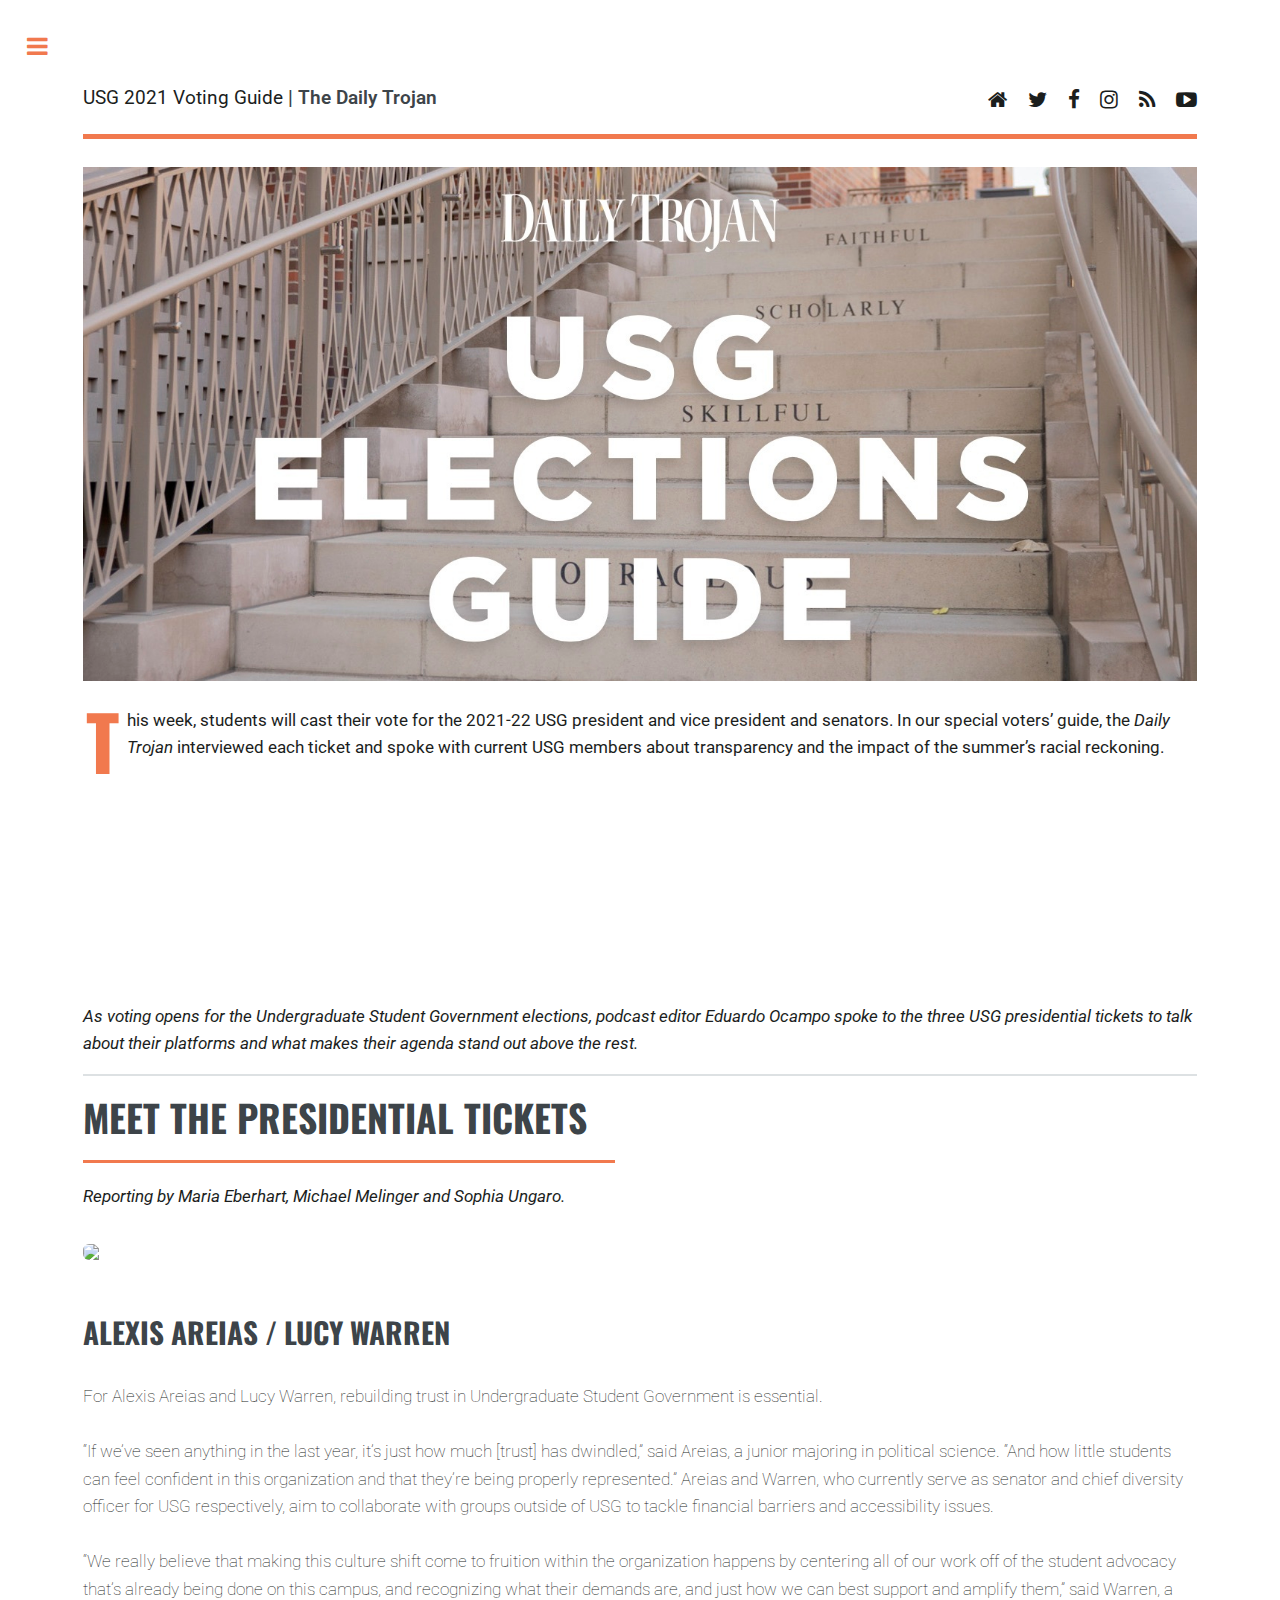
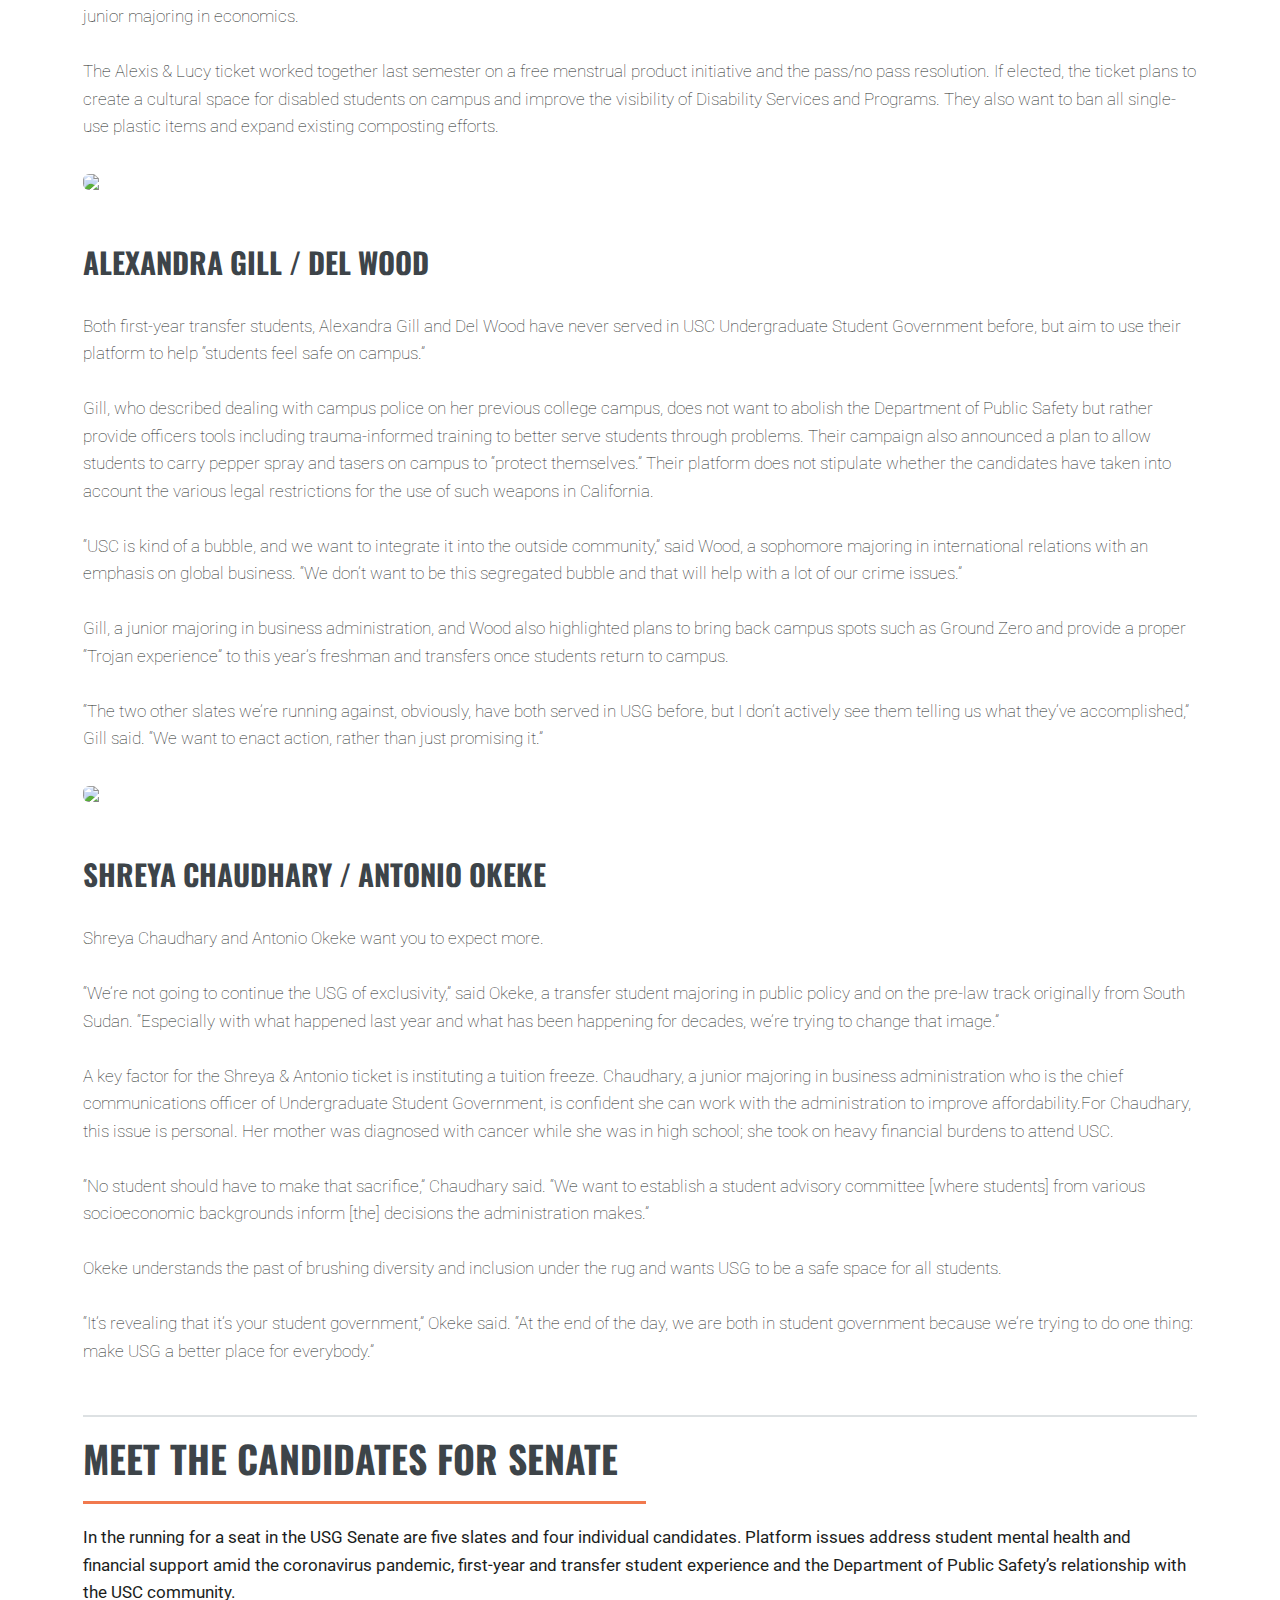
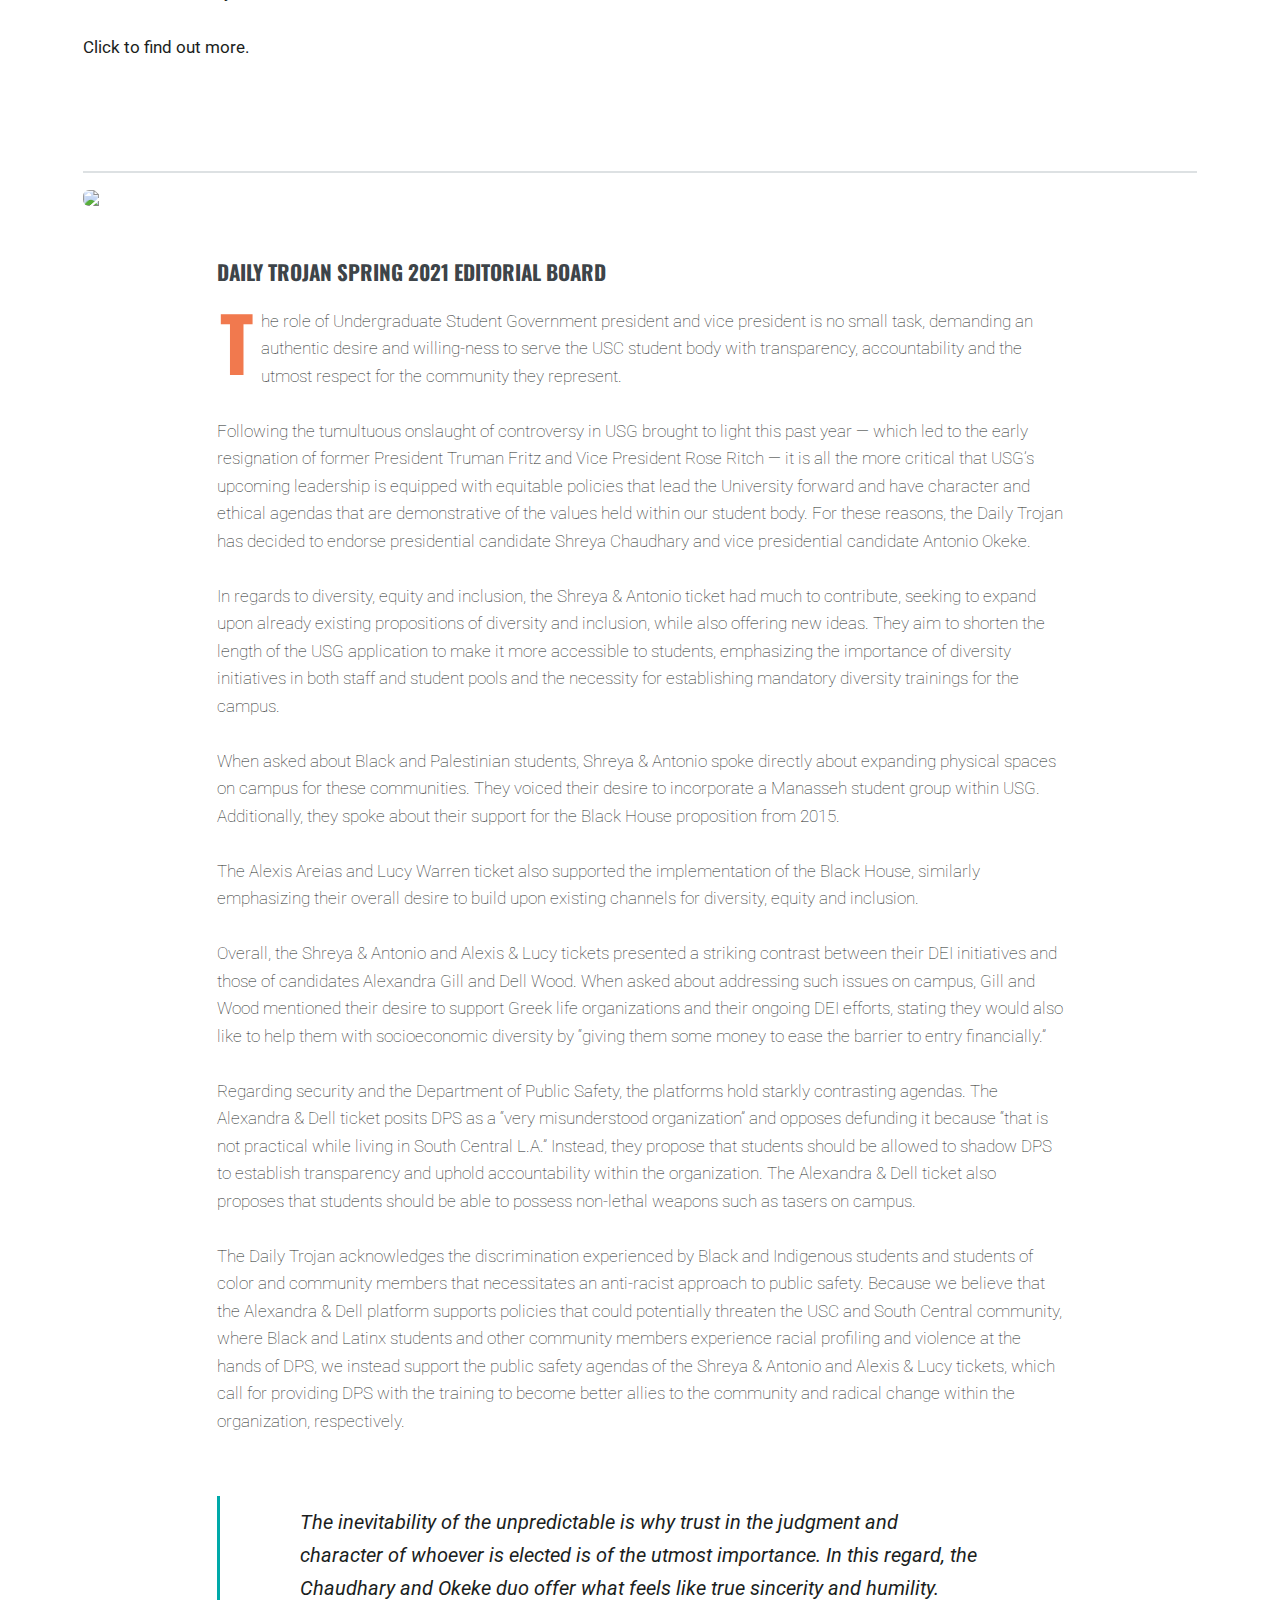
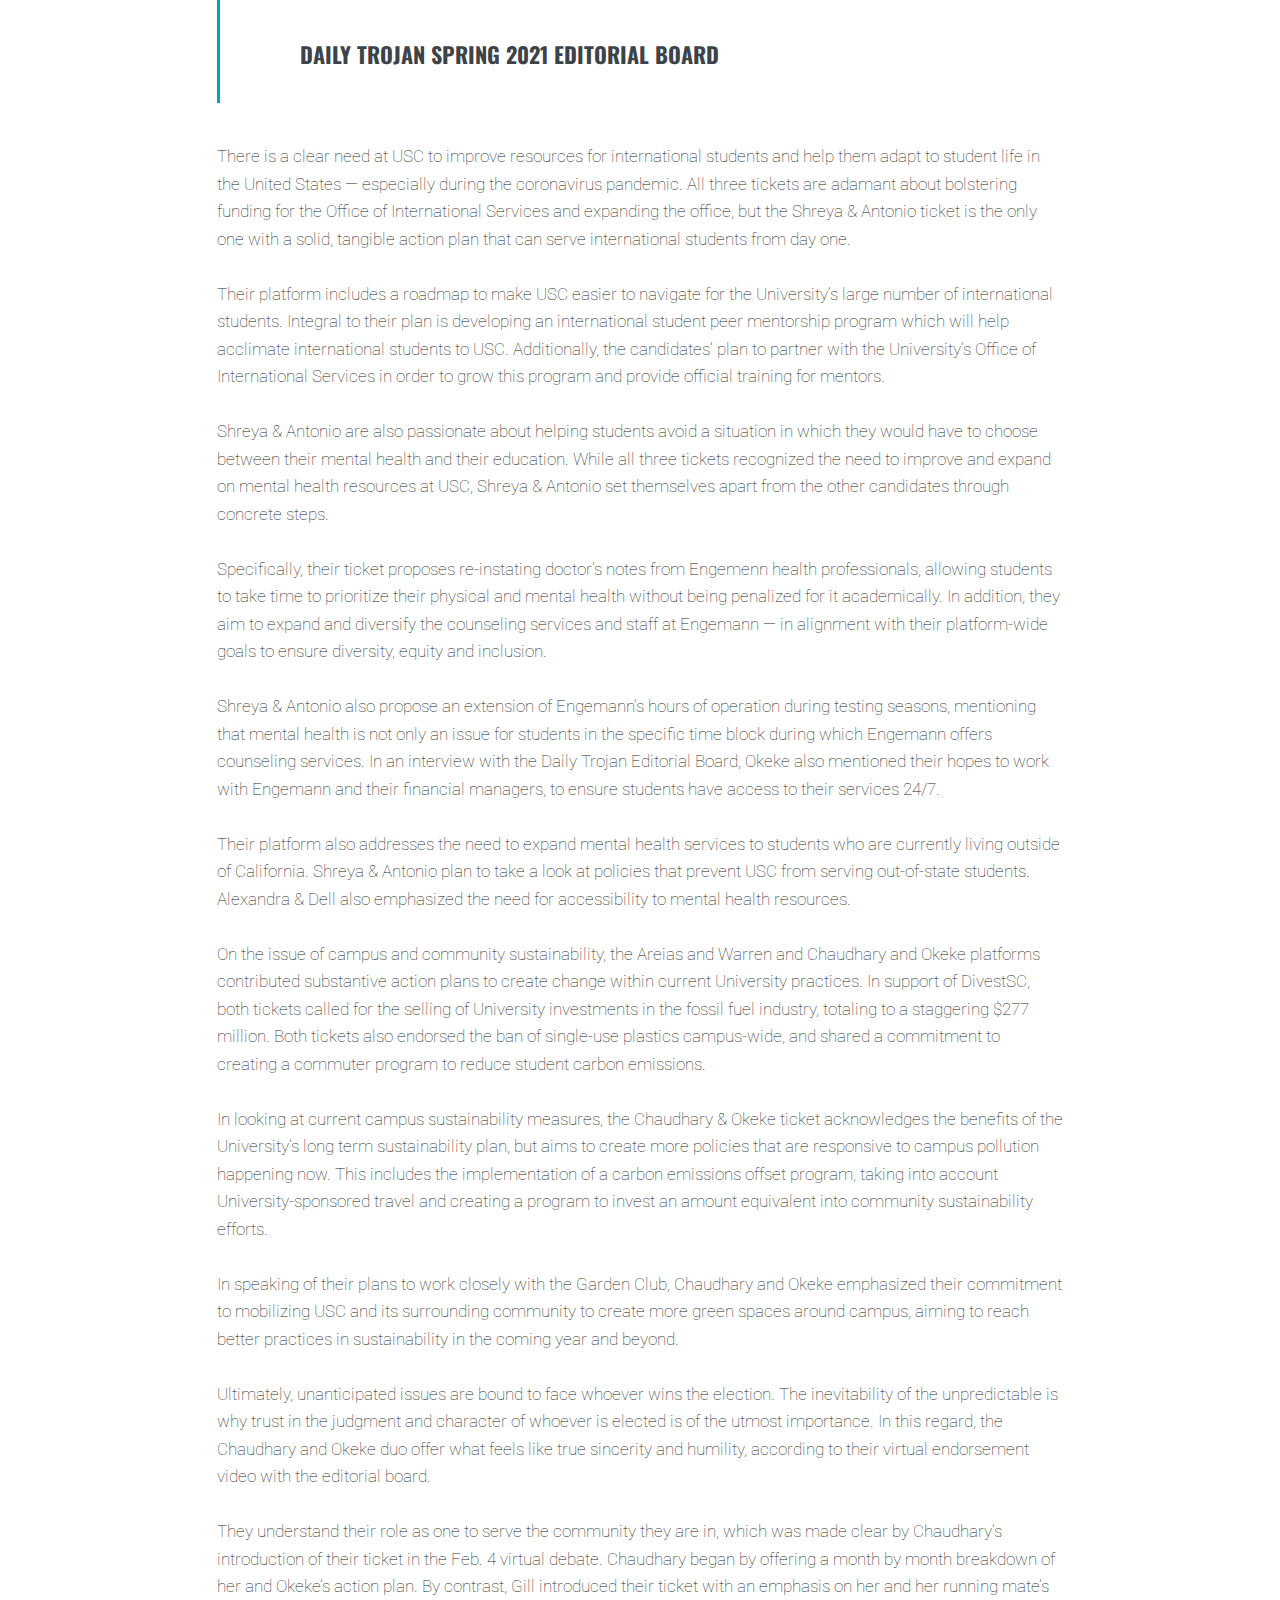
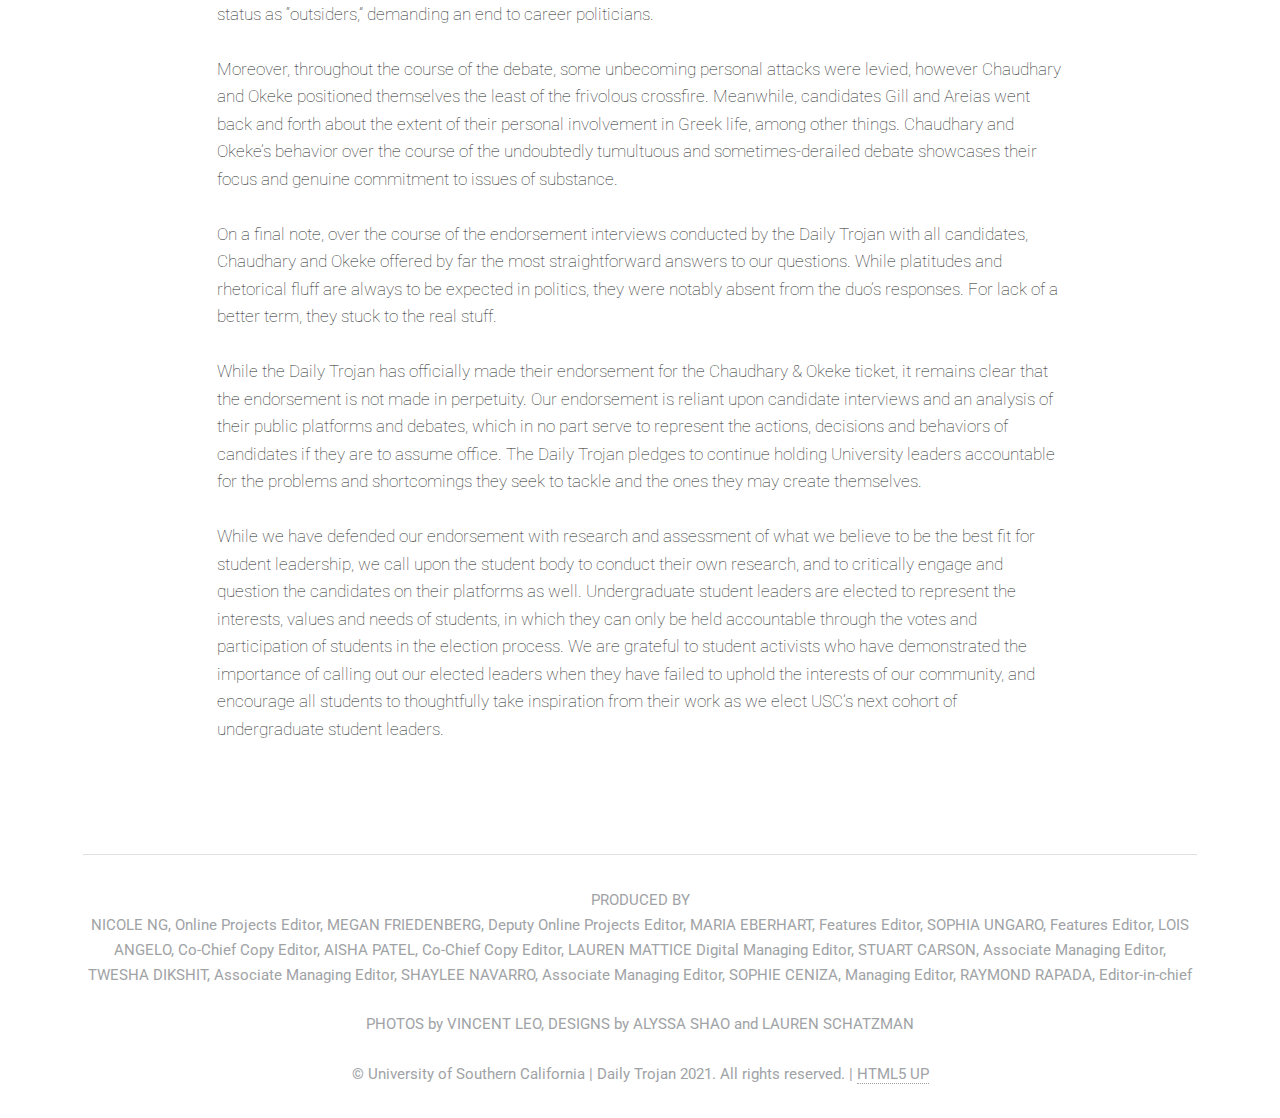
==== commit 53e1fdb3: "fix line break" ====
--- a/index.html
+++ b/index.html
@@ -102,7 +102,8 @@
 
                             <h2>ALEXIS AREIAS / LUCY WARREN
                             </h2>
-                            <p>For Alexis Areias and Lucy Warren, rebuilding trust in Undergraduate Student Government is essential.<br><br> “If  we’ve  seen  anything  in  the  last  year,  it’s  just  how much [trust] has dwindled,” said Areias, a junior majoring in political science. “And how little students can feel confident in this organization and that they’re being properly represented.” Areias and Warren, who currently serve as senator and  chief  diversity  officer  for  USG  respectively,  aim  to  collaborate  with  groups  outside  of  USG  to  tackle  financial barriers and accessibility issues. “We  really  believe  that  making  this  culture  shift  come  to  fruition  within  the  organization  happens  by  centering  all  of  our  work  off  of  the  student  advocacy  that’s   already   being   done   on   this   campus,   and   recognizing what their demands are, and just how we can  best  support  and  amplify  them,”  said  Warren,  a  junior majoring in economics.<br><br> 
+                            <p>For Alexis Areias and Lucy Warren, rebuilding trust in Undergraduate Student Government is essential.<br><br> “If  we’ve  seen  anything  in  the  last  year,  it’s  just  how much [trust] has dwindled,” said Areias, a junior majoring in political science. “And how little students can feel confident in this organization and that they’re being properly represented.” Areias and Warren, who currently serve as senator and  chief  diversity  officer  for  USG  respectively,  aim  to  collaborate  with  groups  outside  of  USG  to  tackle  financial barriers and accessibility issues.<br><br>
+                            “We  really  believe  that  making  this  culture  shift  come  to  fruition  within  the  organization  happens  by  centering  all  of  our  work  off  of  the  student  advocacy  that’s   already   being   done   on   this   campus,   and   recognizing what their demands are, and just how we can  best  support  and  amplify  them,”  said  Warren,  a  junior majoring in economics.<br><br> 
                             The  Alexis  &  Lucy  ticket  worked  together  last  semester   on   a   free   menstrual   product   initiative   and   the   pass/no   pass   resolution.   If   elected,   the   ticket  plans  to  create  a  cultural  space  for  disabled  students  on  campus  and  improve  the  visibility  of  Disability  Services  and  Programs.  They  also  want  to  ban  all  single-use  plastic  items  and  expand  existing  composting efforts.
                                 
                             </p>
@@ -120,7 +121,9 @@
                                 Both  first-year  transfer  students,  Alexandra  Gill  and  Del   Wood   have   never   served   in   USC   Undergraduate   Student Government before, but aim to use their platform to help “students feel safe on campus.”
                                 <br><br>
                                 Gill, who described dealing with campus police on her previous  college  campus,  does  not  want  to  abolish  the  Department  of  Public  Safety  but  rather  provide  officers  tools   including   trauma-informed   training   to   better   serve  students  through  problems.  Their  campaign  also  announced a plan to allow students to carry pepper spray and  tasers  on  campus  to  “protect  themselves.”  Their  platform  does  not  stipulate  whether  the  candidates  have  taken into account the various legal restrictions for the use of such weapons in California.<br><br>
-                                “USC  is  kind  of  a  bubble,  and  we  want  to  integrate  it  into  the  outside  community,”  said  Wood,  a  sophomore  majoring  in  international  relations  with  an  emphasis  on  global  business.  “We  don’t  want  to  be  this  segregated  bubble and that will help with a lot of our crime issues.” Gill, a junior  majoring  in  business  administration,  and  Wood  also  highlighted  plans  to  bring  back  campus  spots  such  as  Ground  Zero  and  provide  a  proper  “Trojan  experience”  to  this  year’s  freshman  and  transfers  once  students return to campus. “The two other slates we’re running against, obviously, have  both  served  in  USG  before,  but  I  don’t  actively  see  them telling us what they’ve accomplished,” Gill said. “We want to enact action, rather than just promising it.”
+                                “USC  is  kind  of  a  bubble,  and  we  want  to  integrate  it  into  the  outside  community,”  said  Wood,  a  sophomore  majoring  in  international  relations  with  an  emphasis  on  global  business.  “We  don’t  want  to  be  this  segregated  bubble and that will help with a lot of our crime issues.”<br><br>
+                                Gill, a junior  majoring  in  business  administration,  and  Wood  also  highlighted  plans  to  bring  back  campus  spots  such  as  Ground  Zero  and  provide  a  proper  “Trojan  experience”  to  this  year’s  freshman  and  transfers  once  students return to campus.<br><br>
+                                “The two other slates we’re running against, obviously, have  both  served  in  USG  before,  but  I  don’t  actively  see  them telling us what they’ve accomplished,” Gill said. “We want to enact action, rather than just promising it.”
                             </p>
 
                         </div>
@@ -134,8 +137,17 @@
 
                             </h2>
                             <p>Shreya Chaudhary and Antonio Okeke want you to expect more.<br><br>
-                            “We’re not going to continue the USG of exclusivity,” said Okeke, a transfer student majoring in public policy and on the pre-law track originally from South Sudan. “Especially with what happened last year and what has been happening for decades, we’re trying to change that image.” A key factor for the Shreya & Antonio ticket is instituting a tuition freeze.<br><br>
-                            Chaudhary, a junior majoring in business administration who is the chief communications officer of Undergraduate Student Government, is confident she can work with the administration to improve affordability. For  Chaudhary,  this  issue  is  personal.  Her  mother  was  diagnosed with cancer while she was in high school; she took on heavy financial burdens to attend USC. “No   student   should   have   to   make   that   sacrifice,”   Chaudhary  said.  “We  want  to  establish  a  student  advisory committee [where students] from various socioeconomic backgrounds inform [the] decisions the administration makes.” <br><br>Okeke  understands  the  past  of  brushing  diversity  and  inclusion under the rug and wants USG to be a safe space for all students.“It’s revealing that it’s your student government,” Okeke said. “At the end of the day, we are both in student government  because  we’re  trying  to  do  one  thing:  make  USG  a  better place for everybody.” 
+                                
+                            “We’re not going to continue the USG of exclusivity,” said Okeke, a transfer student majoring in public policy and on the pre-law track originally from South Sudan. “Especially with what happened last year and what has been happening for decades, we’re trying to change that image.” <br><br>
+
+                            A key factor for the Shreya & Antonio ticket is instituting a tuition freeze.
+                            Chaudhary, a junior majoring in business administration who is the chief communications officer of Undergraduate Student Government, is confident she can work with the administration to improve affordability.For  Chaudhary,  this  issue  is  personal.  Her  mother  was  diagnosed with cancer while she was in high school; she took on heavy financial burdens to attend USC.<br><br>
+
+                            “No   student   should   have   to   make   that   sacrifice,”   Chaudhary  said.  “We  want  to  establish  a  student  advisory committee [where students] from various socioeconomic backgrounds inform [the] decisions the administration makes.”<br><br>
+
+                            Okeke  understands  the  past  of  brushing  diversity  and  inclusion under the rug and wants USG to be a safe space for all students.<br><br>
+
+                            “It’s revealing that it’s your student government,” Okeke said. “At the end of the day, we are both in student government  because  we’re  trying  to  do  one  thing:  make  USG  a  better place for everybody.” 
                             </p>
                         </div>
                     </div>
